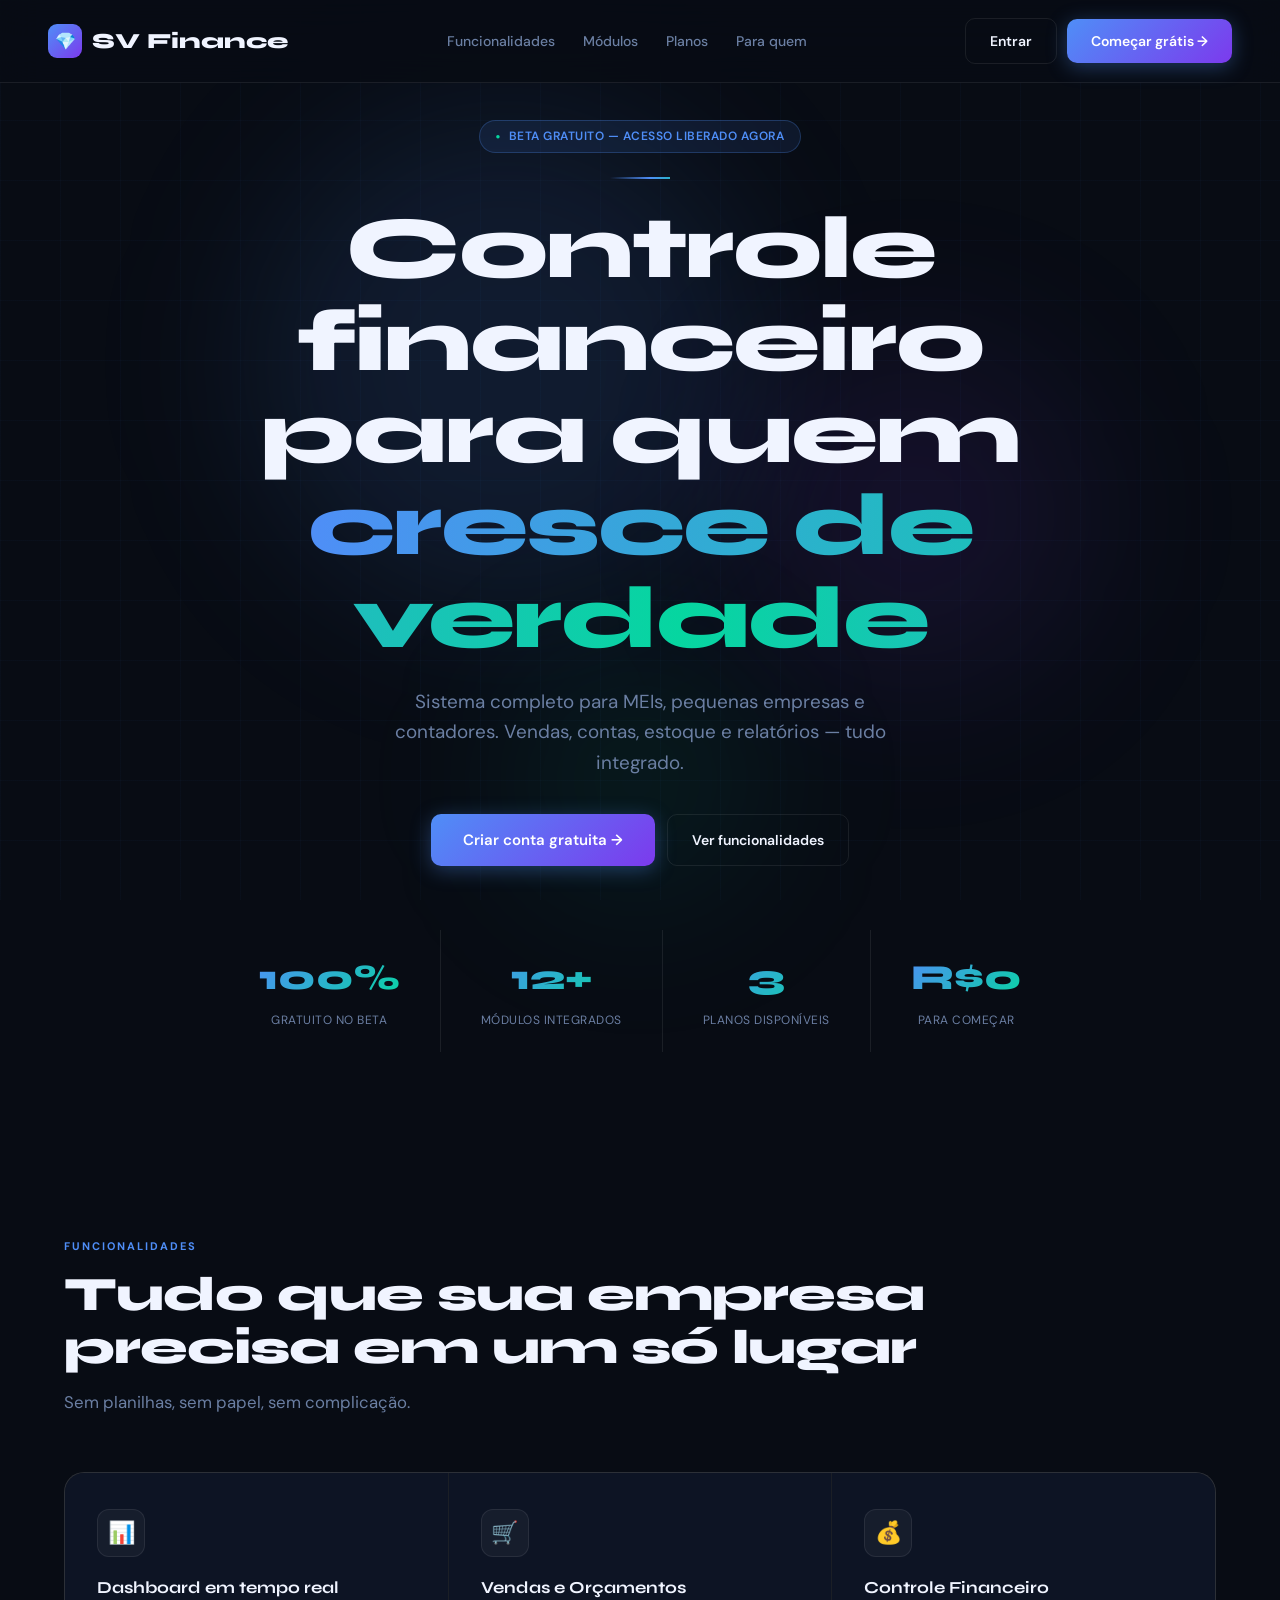
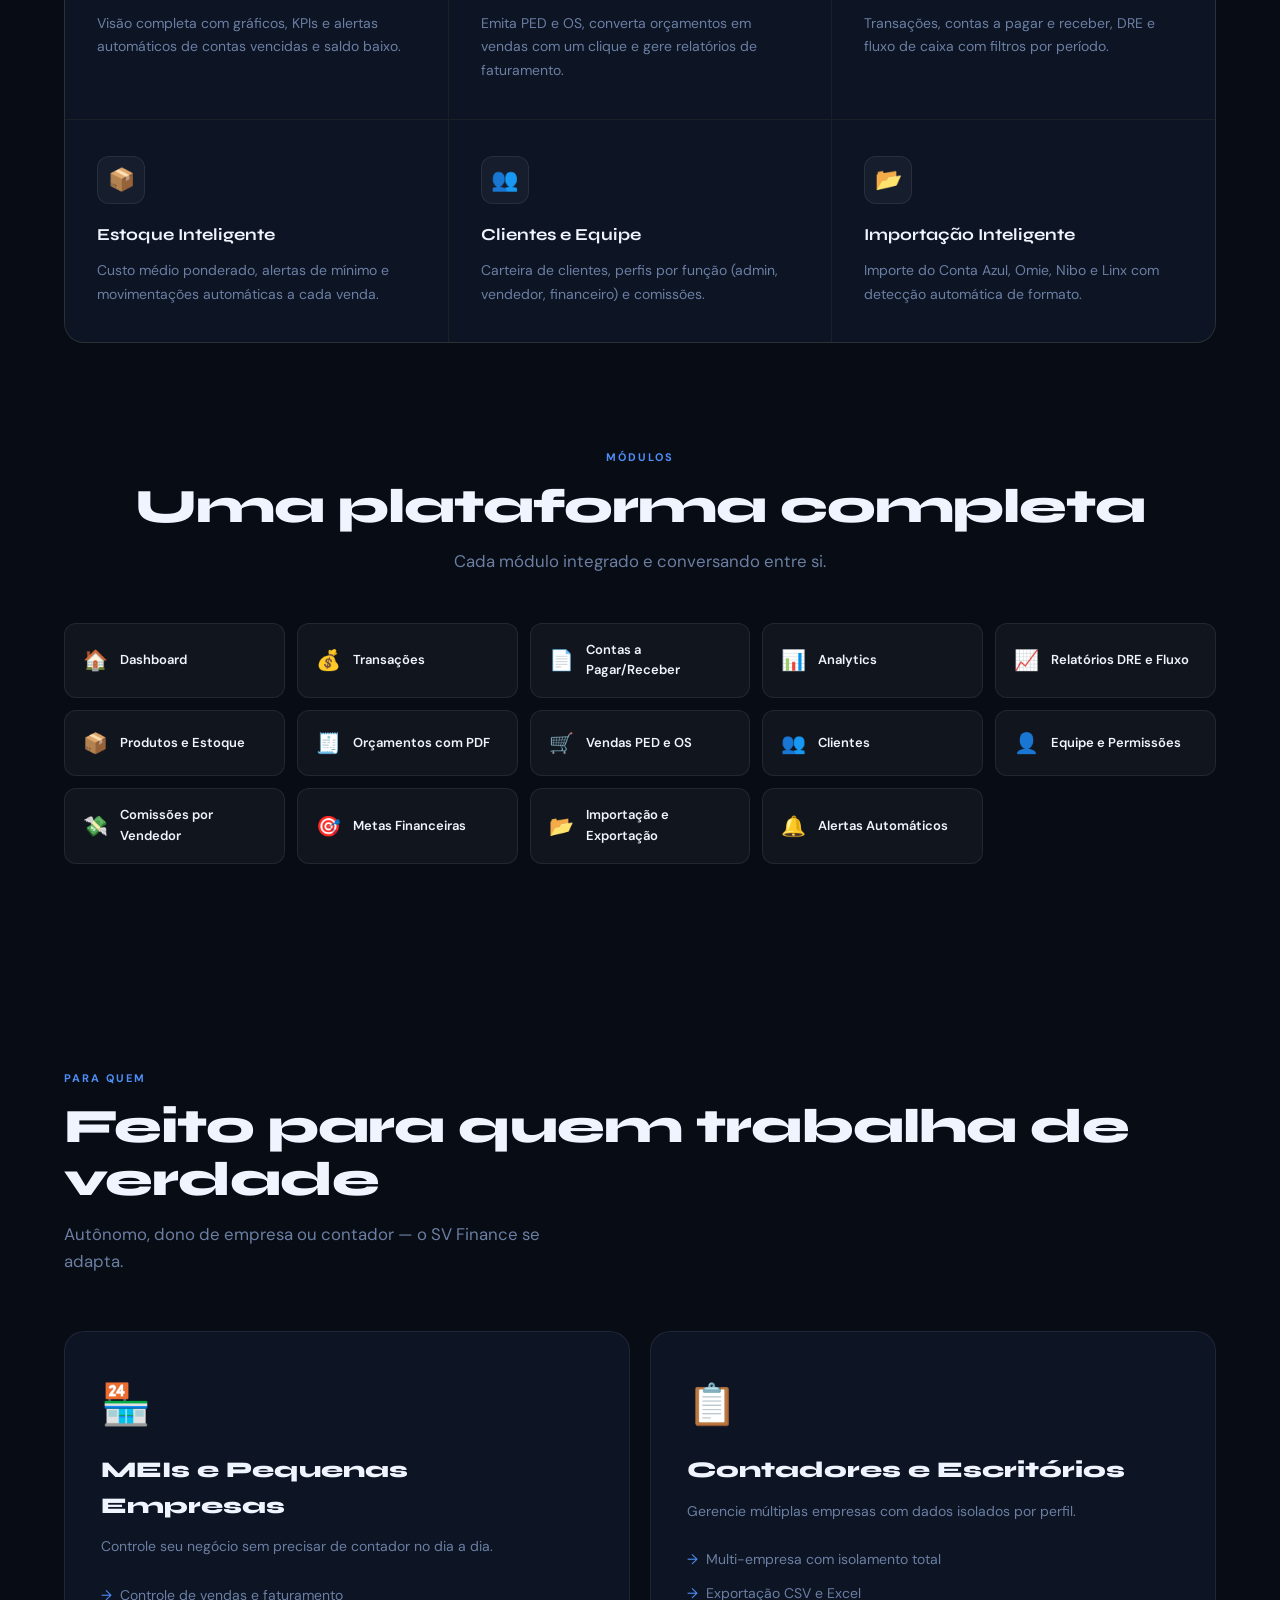
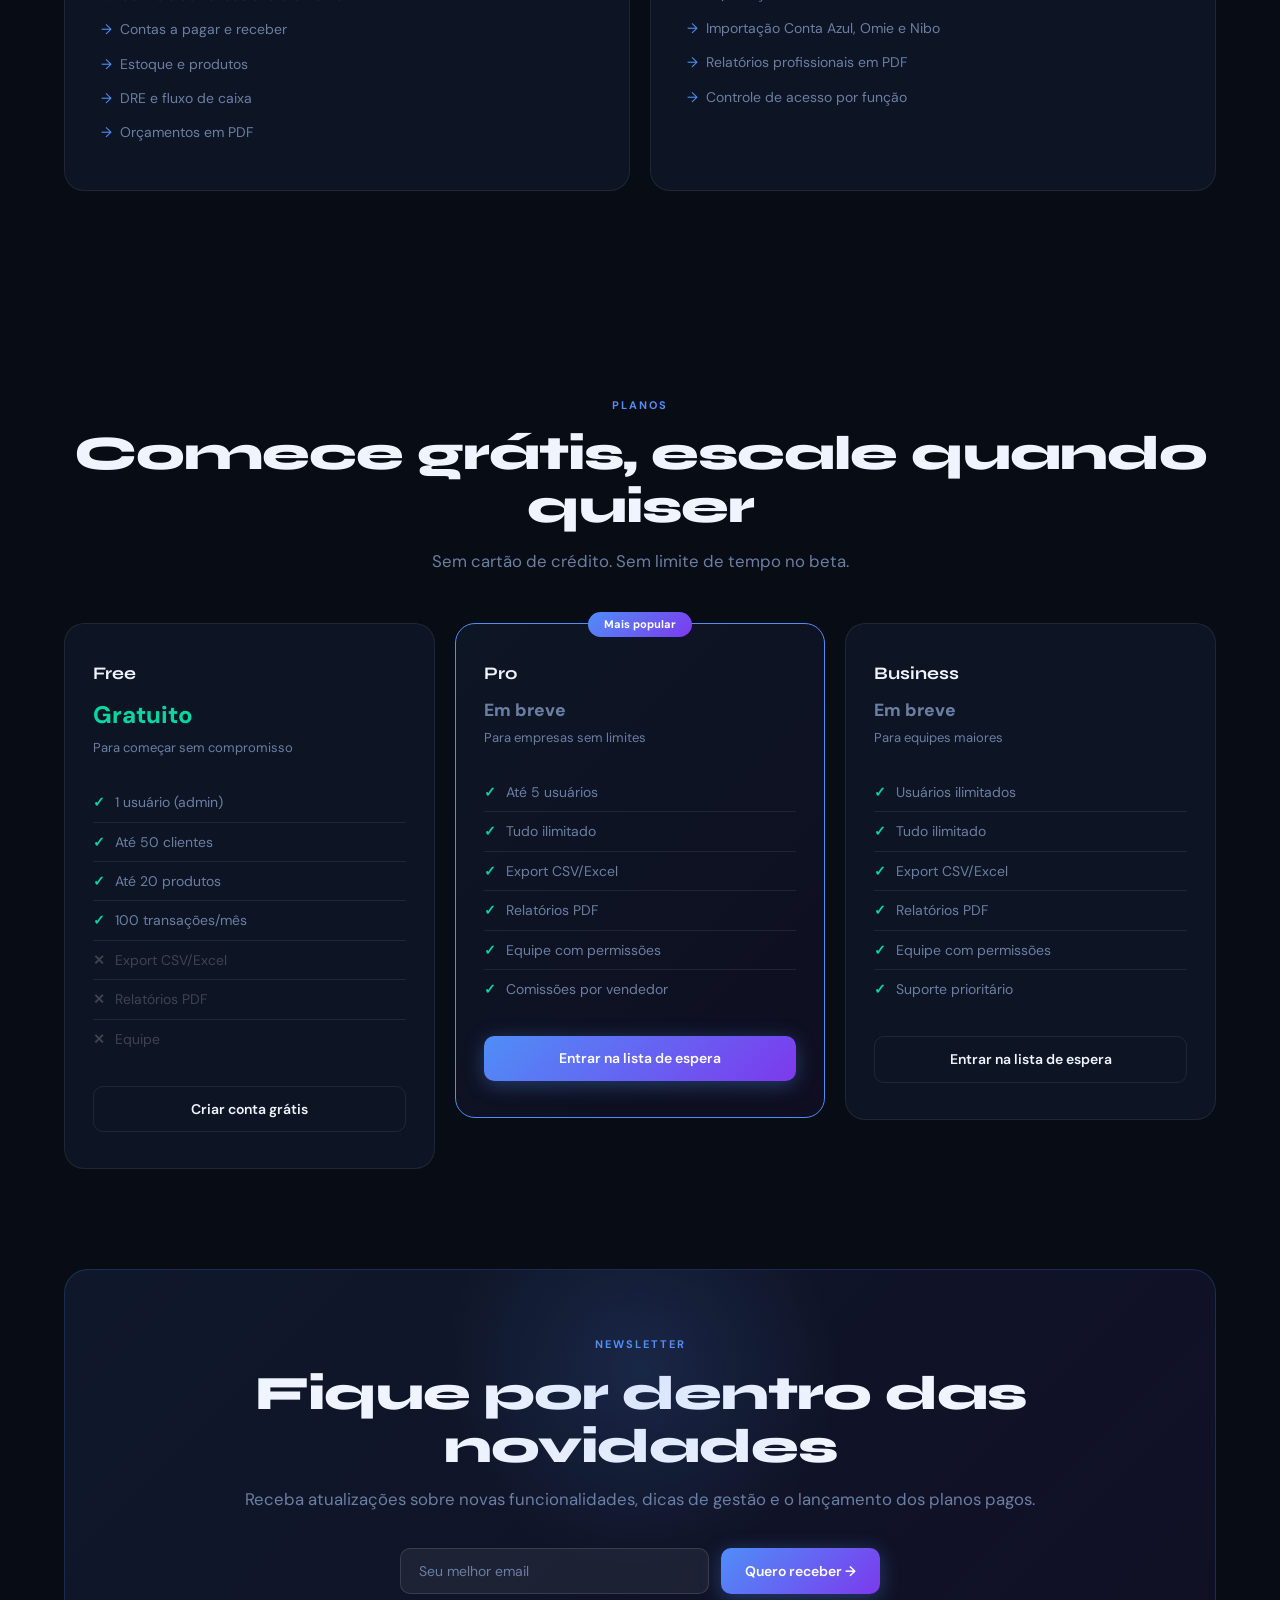
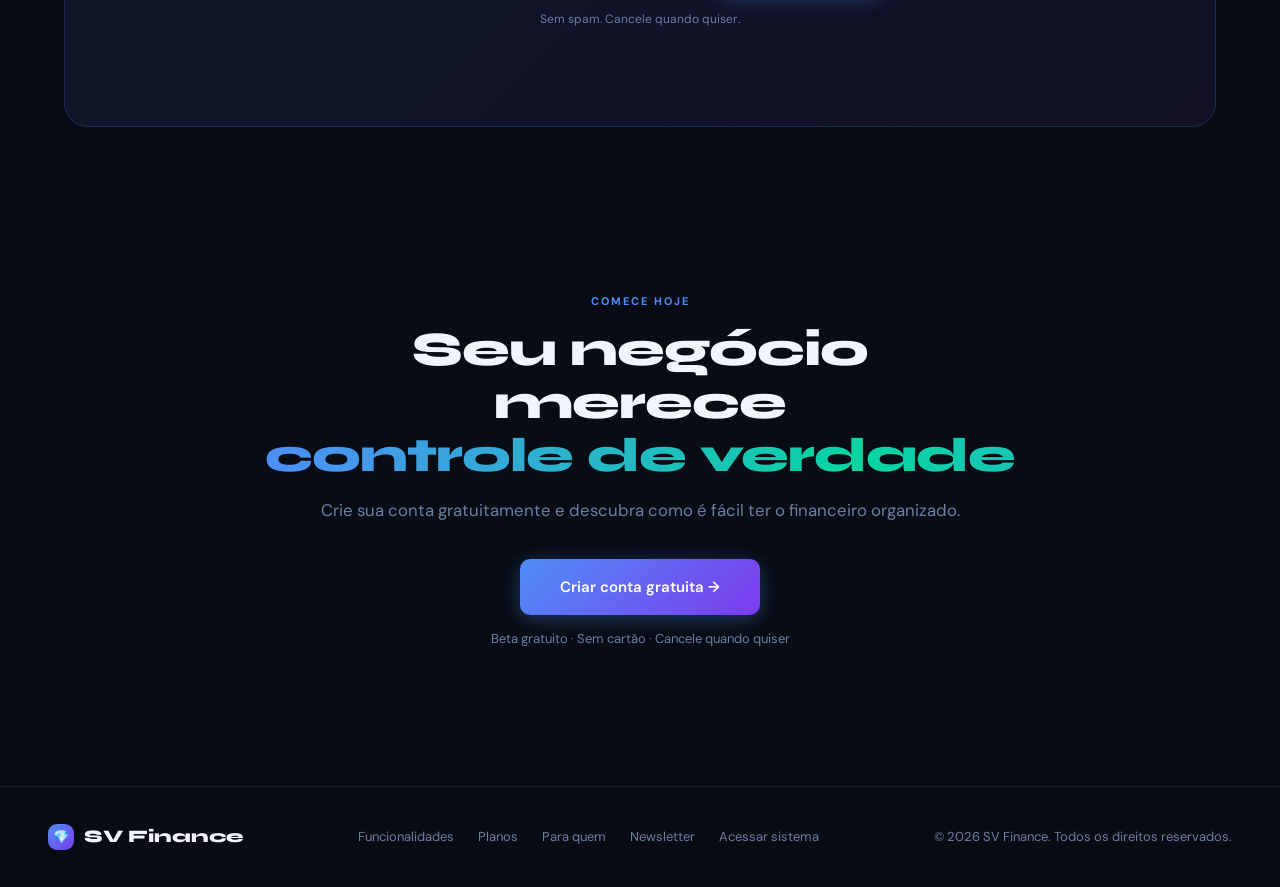
==== index.html @ 51276cfe "começando css" ====
<!DOCTYPE html>
<html lang="pt-BR">
<head>
  <meta charset="UTF-8"/>
  <meta name="viewport" content="width=device-width, initial-scale=1.0"/>
  <title>SV Finance — Controle Financeiro Inteligente</title>
  <meta name="description" content="Sistema completo de gestão financeira para MEIs, pequenas empresas e contadores."/>
  <meta property="og:title" content="SV Finance — Controle Financeiro Inteligente"/>
  <meta property="og:description" content="Gestão financeira completa para MEIs, pequenas empresas e contadores."/>
  <meta property="og:url" content="https://svfinance.com.br"/>
  <link rel="preconnect" href="https://fonts.googleapis.com"/>
  <link href="https://fonts.googleapis.com/css2?family=Syne:wght@400;600;700;800&family=DM+Sans:wght@300;400;500&display=swap" rel="stylesheet"/>
  <link rel="stylesheet" href="css/style.css"/>
</head>
<body>

<!-- NAV -->
<nav>
  <a href="#" class="logo">
    <div class="logo-icon">💎</div>
    SV Finance
  </a>
  <div class="nav-links">
    <a href="#funcionalidades">Funcionalidades</a>
    <a href="#modulos">Módulos</a>
    <a href="#planos">Planos</a>
    <a href="#para-quem">Para quem</a>
  </div>
  <div class="nav-actions">
    <a href="https://app.svfinance.com.br" class="btn btn-ghost">Entrar</a>
    <a href="https://app.svfinance.com.br" class="btn btn-primary">Começar grátis →</a>
  </div>
</nav>

<!-- HERO -->
<div class="hero">
  <div class="orb orb-1"></div>
  <div class="orb orb-2"></div>
  <div class="orb orb-3"></div>

  <div class="hero-content">
    <div class="hero-badge">Beta gratuito — acesso liberado agora</div>
    <div class="hero-line"></div>

    <h1>
      Controle financeiro<br/>
      para quem <span class="shimmer-text">cresce de verdade</span>
    </h1>

    <p>Sistema completo para MEIs, pequenas empresas e contadores. Vendas, contas, estoque e relatórios — tudo integrado.</p>

    <div class="hero-ctas">
      <a href="https://app.svfinance.com.br" class="btn btn-primary">Criar conta gratuita →</a>
      <a href="#funcionalidades" class="btn btn-ghost">Ver funcionalidades</a>
    </div>

    <!-- STATS — CONTADOR CSS PURO -->
    <div class="hero-stats">
      <div class="hero-stat">
        <span class="hero-stat-num">
          <span class="count" style="--to:100;--dur:1.8s">100</span>%
        </span>
        <span class="hero-stat-label">Gratuito no beta</span>
      </div>
      <div class="hero-stat">
        <span class="hero-stat-num">
          <span class="count" style="--to:12;--dur:1.5s;--delay:0.2s">12</span>+
        </span>
        <span class="hero-stat-label">Módulos integrados</span>
      </div>
      <div class="hero-stat">
        <span class="hero-stat-num">
          <span class="count" style="--to:3;--dur:1.2s;--delay:0.3s">3</span>
        </span>
        <span class="hero-stat-label">Planos disponíveis</span>
      </div>
      <div class="hero-stat">
        <span class="hero-stat-num">R$0</span>
        <span class="hero-stat-label">Para começar</span>
      </div>
    </div>
  </div>
</div>

<!-- FUNCIONALIDADES -->
<div class="section-wrap" id="funcionalidades">
  <div class="reveal">
    <div class="section-tag">Funcionalidades</div>
    <h2>Tudo que sua empresa<br/>precisa em um só lugar</h2>
    <p class="section-sub">Sem planilhas, sem papel, sem complicação.</p>
  </div>
  <div class="features-grid reveal">
    <div class="feature-card">
      <div class="feature-icon">📊</div>
      <h3>Dashboard em tempo real</h3>
      <p>Visão completa com gráficos, KPIs e alertas automáticos de contas vencidas e saldo baixo.</p>
    </div>
    <div class="feature-card">
      <div class="feature-icon">🛒</div>
      <h3>Vendas e Orçamentos</h3>
      <p>Emita PED e OS, converta orçamentos em vendas com um clique e gere relatórios de faturamento.</p>
    </div>
    <div class="feature-card">
      <div class="feature-icon">💰</div>
      <h3>Controle Financeiro</h3>
      <p>Transações, contas a pagar e receber, DRE e fluxo de caixa com filtros por período.</p>
    </div>
    <div class="feature-card">
      <div class="feature-icon">📦</div>
      <h3>Estoque Inteligente</h3>
      <p>Custo médio ponderado, alertas de mínimo e movimentações automáticas a cada venda.</p>
    </div>
    <div class="feature-card">
      <div class="feature-icon">👥</div>
      <h3>Clientes e Equipe</h3>
      <p>Carteira de clientes, perfis por função (admin, vendedor, financeiro) e comissões.</p>
    </div>
    <div class="feature-card">
      <div class="feature-icon">📂</div>
      <h3>Importação Inteligente</h3>
      <p>Importe do Conta Azul, Omie, Nibo e Linx com detecção automática de formato.</p>
    </div>
  </div>
</div>

<!-- MÓDULOS -->
<div class="section-wrap" id="modulos" style="padding-top:0">
  <div class="reveal" style="text-align:center;margin-bottom:48px">
    <div class="section-tag">Módulos</div>
    <h2>Uma plataforma completa</h2>
    <p class="section-sub" style="margin:0 auto">Cada módulo integrado e conversando entre si.</p>
  </div>
  <div class="modules-grid reveal">
    <div class="module-chip"><span class="icon">🏠</span><span class="name">Dashboard</span></div>
    <div class="module-chip"><span class="icon">💰</span><span class="name">Transações</span></div>
    <div class="module-chip"><span class="icon">📄</span><span class="name">Contas a Pagar/Receber</span></div>
    <div class="module-chip"><span class="icon">📊</span><span class="name">Analytics</span></div>
    <div class="module-chip"><span class="icon">📈</span><span class="name">Relatórios DRE e Fluxo</span></div>
    <div class="module-chip"><span class="icon">📦</span><span class="name">Produtos e Estoque</span></div>
    <div class="module-chip"><span class="icon">🧾</span><span class="name">Orçamentos com PDF</span></div>
    <div class="module-chip"><span class="icon">🛒</span><span class="name">Vendas PED e OS</span></div>
    <div class="module-chip"><span class="icon">👥</span><span class="name">Clientes</span></div>
    <div class="module-chip"><span class="icon">👤</span><span class="name">Equipe e Permissões</span></div>
    <div class="module-chip"><span class="icon">💸</span><span class="name">Comissões por Vendedor</span></div>
    <div class="module-chip"><span class="icon">🎯</span><span class="name">Metas Financeiras</span></div>
    <div class="module-chip"><span class="icon">📂</span><span class="name">Importação e Exportação</span></div>
    <div class="module-chip"><span class="icon">🔔</span><span class="name">Alertas Automáticos</span></div>
  </div>
</div>

<!-- PARA QUEM -->
<div class="section-wrap" id="para-quem">
  <div class="reveal">
    <div class="section-tag">Para quem</div>
    <h2>Feito para quem trabalha de verdade</h2>
    <p class="section-sub">Autônomo, dono de empresa ou contador — o SV Finance se adapta.</p>
  </div>
  <div class="forwho-grid reveal">
    <div class="forwho-card">
      <span class="card-icon">🏪</span>
      <h3>MEIs e Pequenas Empresas</h3>
      <p>Controle seu negócio sem precisar de contador no dia a dia.</p>
      <ul class="forwho-list">
        <li>Controle de vendas e faturamento</li>
        <li>Contas a pagar e receber</li>
        <li>Estoque e produtos</li>
        <li>DRE e fluxo de caixa</li>
        <li>Orçamentos em PDF</li>
      </ul>
    </div>
    <div class="forwho-card">
      <span class="card-icon">📋</span>
      <h3>Contadores e Escritórios</h3>
      <p>Gerencie múltiplas empresas com dados isolados por perfil.</p>
      <ul class="forwho-list">
        <li>Multi-empresa com isolamento total</li>
        <li>Exportação CSV e Excel</li>
        <li>Importação Conta Azul, Omie e Nibo</li>
        <li>Relatórios profissionais em PDF</li>
        <li>Controle de acesso por função</li>
      </ul>
    </div>
  </div>
</div>

<!-- PLANOS -->
<div class="section-wrap" id="planos">
  <div class="reveal" style="text-align:center;margin-bottom:48px">
    <div class="section-tag">Planos</div>
    <h2>Comece grátis, escale quando quiser</h2>
    <p class="section-sub" style="margin:0 auto">Sem cartão de crédito. Sem limite de tempo no beta.</p>
  </div>
  <div class="plans-grid reveal">
    <div class="plan-card">
      <div class="plan-name">Free</div>
      <div class="plan-price free">Gratuito</div>
      <div class="plan-desc">Para começar sem compromisso</div>
      <ul class="plan-features">
        <li>1 usuário (admin)</li>
        <li>Até 50 clientes</li>
        <li>Até 20 produtos</li>
        <li>100 transações/mês</li>
        <li class="no">Export CSV/Excel</li>
        <li class="no">Relatórios PDF</li>
        <li class="no">Equipe</li>
      </ul>
      <a href="https://app.svfinance.com.br" class="btn btn-ghost">Criar conta grátis</a>
    </div>
    <div class="plan-card featured">
      <div class="plan-badge">Mais popular</div>
      <div class="plan-name">Pro</div>
      <div class="plan-price coming">Em breve</div>
      <div class="plan-desc">Para empresas sem limites</div>
      <ul class="plan-features">
        <li>Até 5 usuários</li>
        <li>Tudo ilimitado</li>
        <li>Export CSV/Excel</li>
        <li>Relatórios PDF</li>
        <li>Equipe com permissões</li>
        <li>Comissões por vendedor</li>
      </ul>
      <a href="#newsletter" class="btn btn-primary">Entrar na lista de espera</a>
    </div>
    <div class="plan-card">
      <div class="plan-name">Business</div>
      <div class="plan-price coming">Em breve</div>
      <div class="plan-desc">Para equipes maiores</div>
      <ul class="plan-features">
        <li>Usuários ilimitados</li>
        <li>Tudo ilimitado</li>
        <li>Export CSV/Excel</li>
        <li>Relatórios PDF</li>
        <li>Equipe com permissões</li>
        <li>Suporte prioritário</li>
      </ul>
      <a href="#newsletter" class="btn btn-ghost">Entrar na lista de espera</a>
    </div>
  </div>
</div>

<!-- NEWSLETTER -->
<div class="newsletter-wrap" id="newsletter">
  <div class="newsletter-card reveal">
    <div class="section-tag">Newsletter</div>
    <h2>Fique por dentro das novidades</h2>
    <p>Receba atualizações sobre novas funcionalidades, dicas de gestão e o lançamento dos planos pagos.</p>
    <form class="newsletter-form" id="nl-form">
      <input type="email" class="newsletter-input" placeholder="Seu melhor email" required/>
      <button type="submit" class="btn btn-primary">Quero receber →</button>
    </form>
    <div class="newsletter-success" id="nl-success">
      ✅ Incrível! Você está na lista. Avisaremos em primeira mão!
    </div>
    <p style="margin-top:16px;font-size:12px;color:var(--muted)">Sem spam. Cancele quando quiser.</p>
  </div>
</div>

<!-- CTA -->
<div class="cta-section reveal">
  <div class="section-tag">Comece hoje</div>
  <h2>Seu negócio merece<br/><span class="shimmer-text">controle de verdade</span></h2>
  <p>Crie sua conta gratuitamente e descubra como é fácil ter o financeiro organizado.</p>
  <a href="https://app.svfinance.com.br" class="btn btn-primary" style="padding:16px 40px;font-size:15px;">
    Criar conta gratuita →
  </a>
  <p style="margin-top:14px;font-size:13px;color:var(--muted)">Beta gratuito · Sem cartão · Cancele quando quiser</p>
</div>

<!-- FOOTER -->
<footer>
  <a href="#" class="logo" style="font-size:1.1rem">
    <div class="logo-icon" style="width:26px;height:26px;font-size:13px">💎</div>
    SV Finance
  </a>
  <div class="footer-links">
    <a href="#funcionalidades">Funcionalidades</a>
    <a href="#planos">Planos</a>
    <a href="#para-quem">Para quem</a>
    <a href="#newsletter">Newsletter</a>
    <a href="https://app.svfinance.com.br">Acessar sistema</a>
  </div>
  <p>© 2026 SV Finance. Todos os direitos reservados.</p>
</footer>

<script src="js/main.js"></script>
</body>
</html>
---- css/style.css ----
*, *::before, *::after { box-sizing: border-box; margin: 0; padding: 0; }

:root {
  --bg:      #080c14;
  --bg2:     #0d1424;
  --surface: rgba(255,255,255,0.04);
  --border:  rgba(255,255,255,0.08);
  --primary: #4f8ef7;
  --p2:      #7c3aed;
  --accent:  #06d6a0;
  --text:    #f0f4ff;
  --muted:   #6b7fa3;
}

html { scroll-behavior: smooth; }

body {
  background: var(--bg);
  color: var(--text);
  font-family: 'DM Sans', sans-serif;
  font-size: 16px;
  line-height: 1.6;
  overflow-x: hidden;
}

body::after {
  content: '';
  position: fixed; inset: 0; pointer-events: none; z-index: 0;
  background-image:
    linear-gradient(rgba(79,142,247,0.03) 1px, transparent 1px),
    linear-gradient(90deg, rgba(79,142,247,0.03) 1px, transparent 1px);
  background-size: 60px 60px;
}

/* ── NAV ── */
nav {
  position: fixed; top: 0; left: 0; right: 0; z-index: 100;
  display: flex; align-items: center; justify-content: space-between;
  padding: 18px 48px;
  background: rgba(8,12,20,0.85);
  backdrop-filter: blur(20px);
  border-bottom: 1px solid var(--border);
}

.logo {
  font-family: 'Syne', sans-serif; font-weight: 800; font-size: 1.35rem;
  color: var(--text); text-decoration: none;
  display: flex; align-items: center; gap: 10px;
}
.logo-icon {
  width: 34px; height: 34px; border-radius: 9px;
  background: linear-gradient(135deg, var(--primary), var(--p2));
  display: flex; align-items: center; justify-content: center; font-size: 17px;
}
.nav-links { display: flex; align-items: center; gap: 28px; }
.nav-links a { color: var(--muted); text-decoration: none; font-size: 14px; font-weight: 500; transition: color 0.2s; }
.nav-links a:hover, .nav-links a.active { color: var(--text); }
.nav-actions { display: flex; gap: 10px; align-items: center; }

/* ── BUTTONS ── */
.btn {
  display: inline-flex; align-items: center; gap: 8px;
  padding: 11px 24px; border-radius: 10px;
  font-size: 14px; font-weight: 600; cursor: pointer;
  text-decoration: none; transition: all 0.2s; border: none; font-family: inherit;
}
.btn-primary {
  background: linear-gradient(135deg, var(--primary), var(--p2));
  color: #fff; box-shadow: 0 4px 20px rgba(79,142,247,0.35);
}
.btn-primary:hover { transform: translateY(-1px); box-shadow: 0 8px 28px rgba(79,142,247,0.45); }
.btn-ghost { background: transparent; color: var(--text); border: 1px solid var(--border); }
.btn-ghost:hover { background: var(--surface); }

/* ── HERO ── */
.hero {
  position: relative; z-index: 1;
  min-height: 100vh;
  display: flex; align-items: center; justify-content: center;
  text-align: center; padding: 120px 24px 80px;
  overflow: hidden;
}

.orb {
  position: absolute; border-radius: 50%;
  filter: blur(80px); pointer-events: none;
  animation: orbFloat 8s ease-in-out infinite;
}
.orb-1 { width: 500px; height: 500px; background: rgba(79,142,247,0.12); top: 10%; left: 20%; animation-delay: 0s; }
.orb-2 { width: 350px; height: 350px; background: rgba(124,58,237,0.10); top: 30%; right: 15%; animation-delay: 3s; }
.orb-3 { width: 250px; height: 250px; background: rgba(6,214,160,0.08);  bottom: 20%; left: 40%; animation-delay: 5s; }

.hero-content { position: relative; z-index: 2; }

.hero-badge {
  display: inline-flex; align-items: center; gap: 8px;
  padding: 6px 16px; border-radius: 100px;
  background: rgba(79,142,247,0.1); border: 1px solid rgba(79,142,247,0.25);
  font-size: 12px; font-weight: 600; color: var(--primary);
  letter-spacing: 0.5px; text-transform: uppercase; margin-bottom: 24px;
  animation: fadeUp 0.6s ease both;
}
.hero-badge::before { content: '●'; font-size: 8px; color: var(--accent); animation: pulse 2s infinite; }

.hero-line {
  width: 60px; height: 2px; margin: 0 auto 24px;
  background: linear-gradient(90deg, transparent, var(--primary), var(--accent), transparent);
  background-size: 200% auto;
  animation: shimmer 2.5s linear infinite;
}

h1 {
  font-family: 'Syne', sans-serif;
  font-size: clamp(2.8rem, 7vw, 5.5rem);
  font-weight: 800; line-height: 1.05;
  letter-spacing: -2px; margin-bottom: 22px;
  animation: fadeUp 0.6s 0.1s ease both;
}

.shimmer-text {
  background: linear-gradient(90deg, var(--primary) 0%, var(--accent) 40%, var(--primary) 80%);
  background-size: 200% auto;
  -webkit-background-clip: text; -webkit-text-fill-color: transparent; background-clip: text;
  animation: shimmer 3s linear infinite;
}

.hero p {
  font-size: clamp(1rem, 2vw, 1.18rem); color: var(--muted);
  max-width: 540px; margin: 0 auto 36px;
  animation: fadeUp 0.6s 0.2s ease both;
}

.hero-ctas {
  display: flex; gap: 12px; justify-content: center; flex-wrap: wrap;
  animation: fadeUp 0.6s 0.3s ease both; margin-bottom: 64px;
}
.hero-ctas .btn-primary { padding: 14px 32px; font-size: 15px; }

/* ── HERO STATS — CSS COUNTER ── */
.hero-stats {
  display: flex; justify-content: center; flex-wrap: wrap;
  animation: fadeUp 0.6s 0.4s ease both; position: relative; z-index: 2;
}
.hero-stat {
  text-align: center; padding: 20px 40px;
  border-right: 1px solid var(--border);
}
.hero-stat:last-child { border-right: none; }

.hero-stat-num {
  font-family: 'Syne', sans-serif; font-size: 2.2rem; font-weight: 800;
  background: linear-gradient(135deg, var(--primary), var(--accent));
  -webkit-background-clip: text; -webkit-text-fill-color: transparent; background-clip: text;
  display: block;
}

/* CSS Counter com @property */
@property --num {
  syntax: "<integer>";
  initial-value: 0;
  inherits: false;
}

.count {
  --delay: 0s;
  animation: countUp var(--dur, 1.5s) var(--delay, 0s) cubic-bezier(0.22, 1, 0.36, 1) both;
  counter-reset: num var(--num);
}
.count::before { content: counter(num); }
/* Fallback: esconde texto real, mostra counter */
.count { font-size: 0; display: inline; }
.count::before { font-size: 2.2rem; }

@keyframes countUp {
  from { --num: 0; }
  to   { --num: var(--to); }
}

.hero-stat-label { font-size: 12px; color: var(--muted); margin-top: 4px; text-transform: uppercase; letter-spacing: 0.5px; }

/* ── SEÇÕES ── */
.section-wrap {
  position: relative; z-index: 1;
  padding: 100px 24px; max-width: 1200px; margin: 0 auto;
}
.section-tag {
  display: inline-block; font-size: 11px; font-weight: 700;
  letter-spacing: 2px; text-transform: uppercase; color: var(--primary); margin-bottom: 14px;
}
h2 {
  font-family: 'Syne', sans-serif;
  font-size: clamp(2rem, 4vw, 3rem); font-weight: 800;
  letter-spacing: -1px; line-height: 1.1; margin-bottom: 14px;
}
.section-sub { font-size: 1.05rem; color: var(--muted); max-width: 500px; margin-bottom: 56px; }

/* Reveal */
.reveal { opacity: 0; transform: translateY(30px); transition: opacity 0.7s ease, transform 0.7s ease; }
.reveal.visible { opacity: 1; transform: translateY(0); }

/* ── FEATURES ── */
.features-grid {
  display: grid; grid-template-columns: repeat(auto-fit, minmax(300px, 1fr));
  gap: 1px; background: var(--border); border: 1px solid var(--border);
  border-radius: 20px; overflow: hidden;
}
.feature-card {
  background: var(--bg2); padding: 36px 32px; transition: background 0.3s; position: relative;
}
.feature-card:hover { background: rgba(13,20,36,0.9); box-shadow: inset 0 0 60px rgba(79,142,247,0.06); }
.feature-icon {
  width: 48px; height: 48px; border-radius: 12px;
  display: flex; align-items: center; justify-content: center; font-size: 22px;
  margin-bottom: 18px; background: var(--surface); border: 1px solid var(--border);
}
.feature-card h3 { font-family: 'Syne', sans-serif; font-size: 1.05rem; font-weight: 700; margin-bottom: 10px; }
.feature-card p { font-size: 14px; color: var(--muted); line-height: 1.7; }

/* ── MÓDULOS ── */
.modules-grid { display: grid; grid-template-columns: repeat(auto-fit, minmax(200px, 1fr)); gap: 12px; }
.module-chip {
  display: flex; align-items: center; gap: 12px; padding: 16px 18px;
  background: var(--surface); border: 1px solid var(--border); border-radius: 12px;
  transition: all 0.2s; cursor: default;
}
.module-chip:hover { border-color: rgba(79,142,247,0.3); background: rgba(79,142,247,0.06); transform: translateY(-2px); }
.module-chip .icon { font-size: 20px; }
.module-chip .name { font-size: 13px; font-weight: 600; }

/* ── PARA QUEM ── */
.forwho-grid { display: grid; grid-template-columns: 1fr 1fr; gap: 20px; }
.forwho-card {
  background: var(--bg2); border: 1px solid var(--border);
  border-radius: 20px; padding: 40px 36px; transition: all 0.3s;
}
.forwho-card:hover { border-color: rgba(79,142,247,0.3); transform: translateY(-4px); }
.forwho-card .card-icon { font-size: 2.5rem; }
.forwho-card h3 { font-family: 'Syne', sans-serif; font-size: 1.4rem; font-weight: 800; margin: 16px 0 12px; }
.forwho-card p { font-size: 14px; color: var(--muted); margin-bottom: 20px; }
.forwho-list { list-style: none; }
.forwho-list li { font-size: 14px; color: var(--muted); padding: 6px 0; display: flex; align-items: center; gap: 8px; }
.forwho-list li::before { content: '→'; color: var(--primary); }

/* ── PLANOS ── */
.plans-grid { display: grid; grid-template-columns: repeat(auto-fit, minmax(280px, 1fr)); gap: 20px; align-items: start; }
.plan-card {
  background: var(--bg2); border: 1px solid var(--border);
  border-radius: 20px; padding: 36px 28px; position: relative; transition: transform 0.2s;
}
.plan-card:hover { transform: translateY(-4px); }
.plan-card.featured {
  border-color: var(--primary);
  background: linear-gradient(135deg, rgba(79,142,247,0.08), rgba(124,58,237,0.06));
  animation: borderGlow 3s ease-in-out infinite;
}
.plan-badge {
  position: absolute; top: -12px; left: 50%; transform: translateX(-50%);
  background: linear-gradient(135deg, var(--primary), var(--p2));
  color: #fff; font-size: 11px; font-weight: 700;
  padding: 4px 16px; border-radius: 100px; white-space: nowrap;
}
.plan-name { font-family: 'Syne', sans-serif; font-size: 1.1rem; font-weight: 700; margin-bottom: 8px; }
.plan-price { font-size: 1.5rem; font-weight: 800; margin-bottom: 4px; }
.plan-price.free { color: var(--accent); }
.plan-price.coming { color: var(--muted); font-size: 1.1rem; }
.plan-desc { font-size: 13px; color: var(--muted); margin-bottom: 24px; }
.plan-features { list-style: none; margin-bottom: 28px; }
.plan-features li {
  display: flex; align-items: center; gap: 10px;
  font-size: 14px; padding: 8px 0; border-bottom: 1px solid var(--border); color: var(--muted);
}
.plan-features li:last-child { border-bottom: none; }
.plan-features li::before { content: '✓'; color: var(--accent); font-weight: 700; flex-shrink: 0; }
.plan-features li.no { color: rgba(255,255,255,0.2); }
.plan-features li.no::before { content: '✕'; color: rgba(255,255,255,0.2); }
.plan-card .btn { width: 100%; justify-content: center; }

/* ── NEWSLETTER ── */
.newsletter-wrap { position: relative; z-index: 1; max-width: 1200px; margin: 0 auto; padding: 0 24px 80px; }
.newsletter-card {
  background: linear-gradient(135deg, rgba(79,142,247,0.1), rgba(124,58,237,0.08));
  border: 1px solid rgba(79,142,247,0.2); border-radius: 24px; padding: 60px 48px; text-align: center; position: relative; overflow: hidden;
}
.newsletter-card::before {
  content: ''; position: absolute; top: -100px; left: 50%; transform: translateX(-50%);
  width: 400px; height: 400px; background: radial-gradient(ellipse, rgba(79,142,247,0.15), transparent 70%); pointer-events: none;
}
.newsletter-card h2 { margin-bottom: 12px; }
.newsletter-card p { color: var(--muted); margin-bottom: 36px; font-size: 1.05rem; }
.newsletter-form { display: flex; gap: 12px; justify-content: center; flex-wrap: wrap; max-width: 480px; margin: 0 auto; }
.newsletter-input {
  flex: 1; min-width: 220px; padding: 13px 18px;
  background: rgba(255,255,255,0.06); border: 1px solid rgba(255,255,255,0.12);
  border-radius: 10px; color: var(--text); font-size: 14px; outline: none;
  font-family: inherit; transition: border-color 0.2s;
}
.newsletter-input::placeholder { color: var(--muted); }
.newsletter-input:focus { border-color: var(--primary); }
.newsletter-success { display: none; margin-top: 16px; color: var(--accent); font-weight: 600; font-size: 15px; }

/* ── CTA ── */
.cta-section { text-align: center; padding: 80px 24px 100px; position: relative; z-index: 1; max-width: 800px; margin: 0 auto; }
.cta-section p { color: var(--muted); margin-bottom: 36px; font-size: 1.05rem; }

/* ── FOOTER ── */
footer {
  position: relative; z-index: 1; border-top: 1px solid var(--border);
  padding: 36px 48px; display: flex; align-items: center; justify-content: space-between; flex-wrap: wrap; gap: 16px;
}
footer p { font-size: 13px; color: var(--muted); }
.footer-links { display: flex; gap: 24px; flex-wrap: wrap; }
footer a { color: var(--muted); text-decoration: none; font-size: 13px; transition: color 0.2s; }
footer a:hover { color: var(--text); }

/* ── ANIMATIONS ── */
@keyframes fadeUp { from { opacity:0; transform:translateY(24px); } to { opacity:1; transform:translateY(0); } }
@keyframes shimmer { 0%{background-position:-200% center} 100%{background-position:200% center} }
@keyframes orbFloat { 0%,100%{transform:translateY(0) scale(1)} 50%{transform:translateY(-30px) scale(1.05)} }
@keyframes pulse { 0%,100%{opacity:1} 50%{opacity:0.4} }
@keyframes borderGlow { 0%,100%{box-shadow:0 0 20px rgba(79,142,247,0.15)} 50%{box-shadow:0 0 40px rgba(79,142,247,0.35)} }

/* ── MOBILE ── */
@media (max-width: 768px) {
  nav { padding: 14px 20px; }
  .nav-links { display: none; }
  .hero-stat { padding: 14px 20px; border-right: none; border-bottom: 1px solid var(--border); }
  .hero-stat:last-child { border-bottom: none; }
  .forwho-grid { grid-template-columns: 1fr; }
  .newsletter-card { padding: 40px 24px; }
  footer { padding: 24px 20px; flex-direction: column; text-align: center; }
}
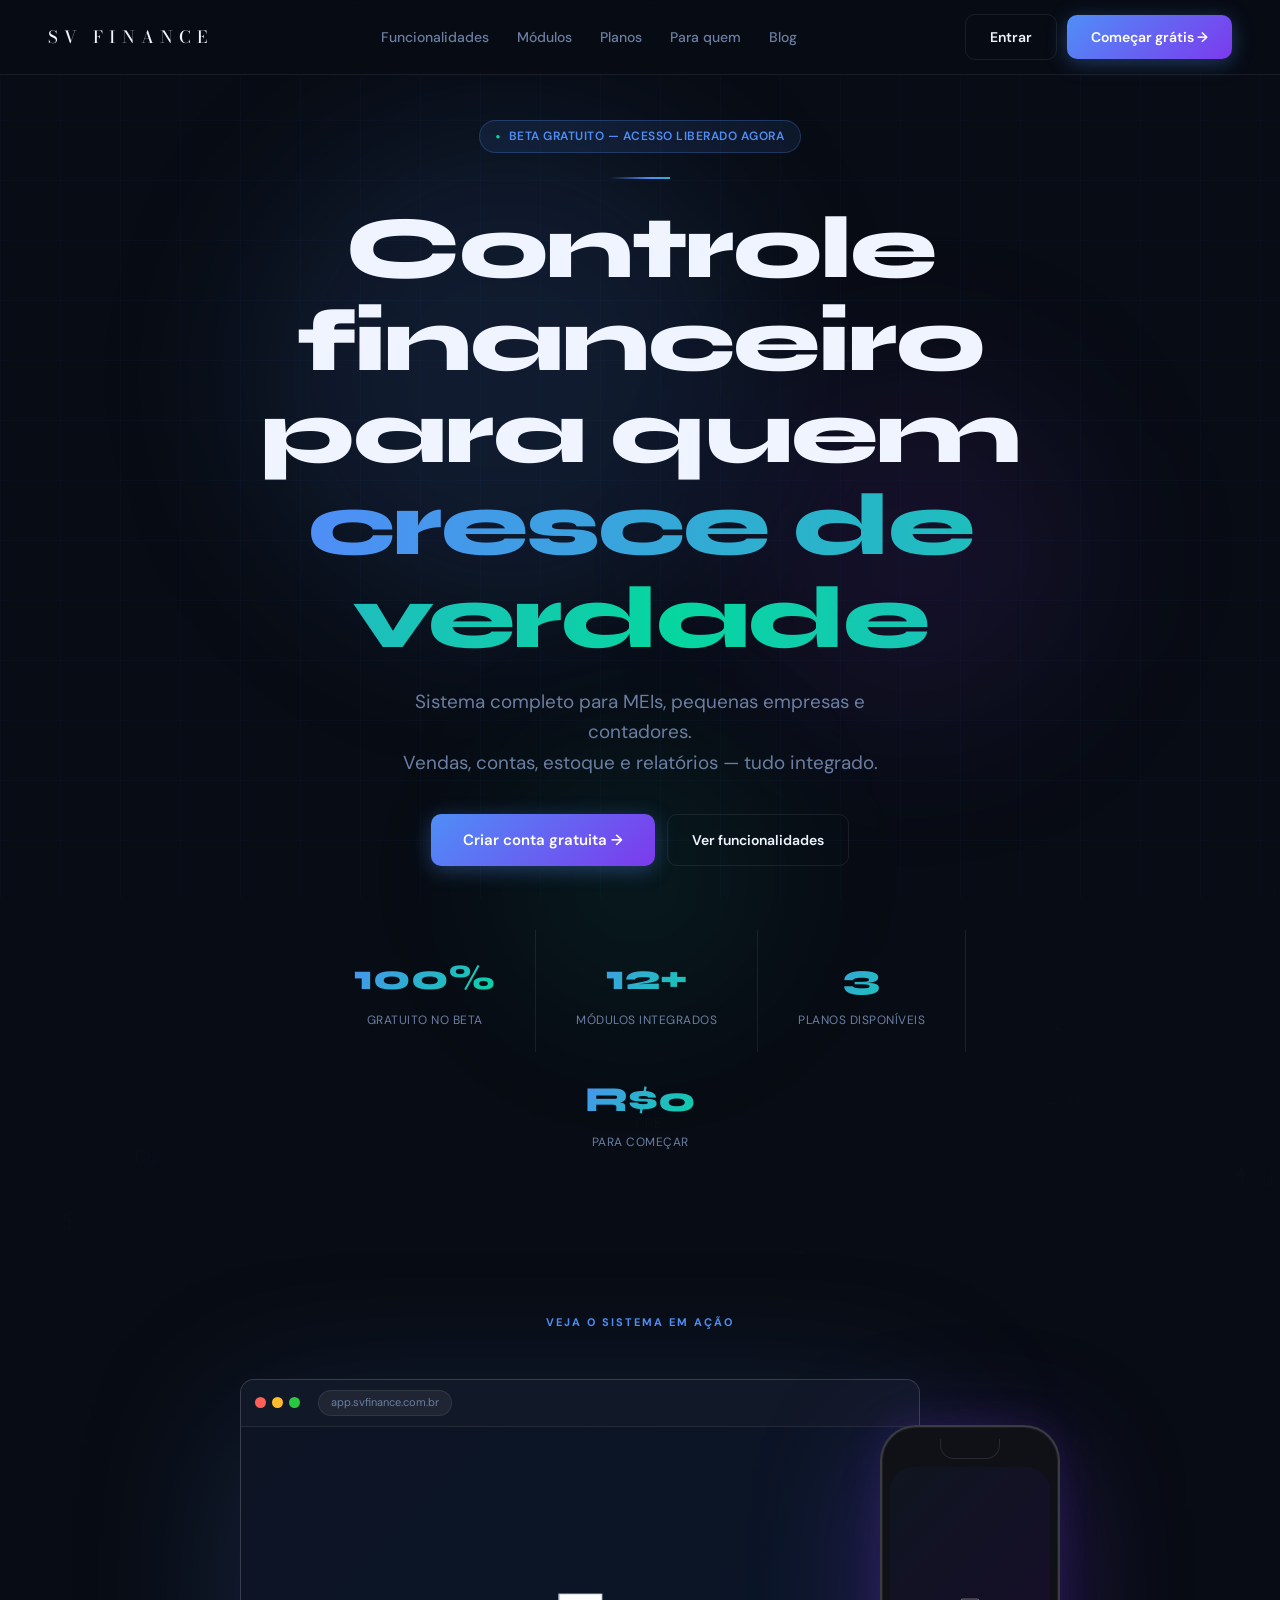
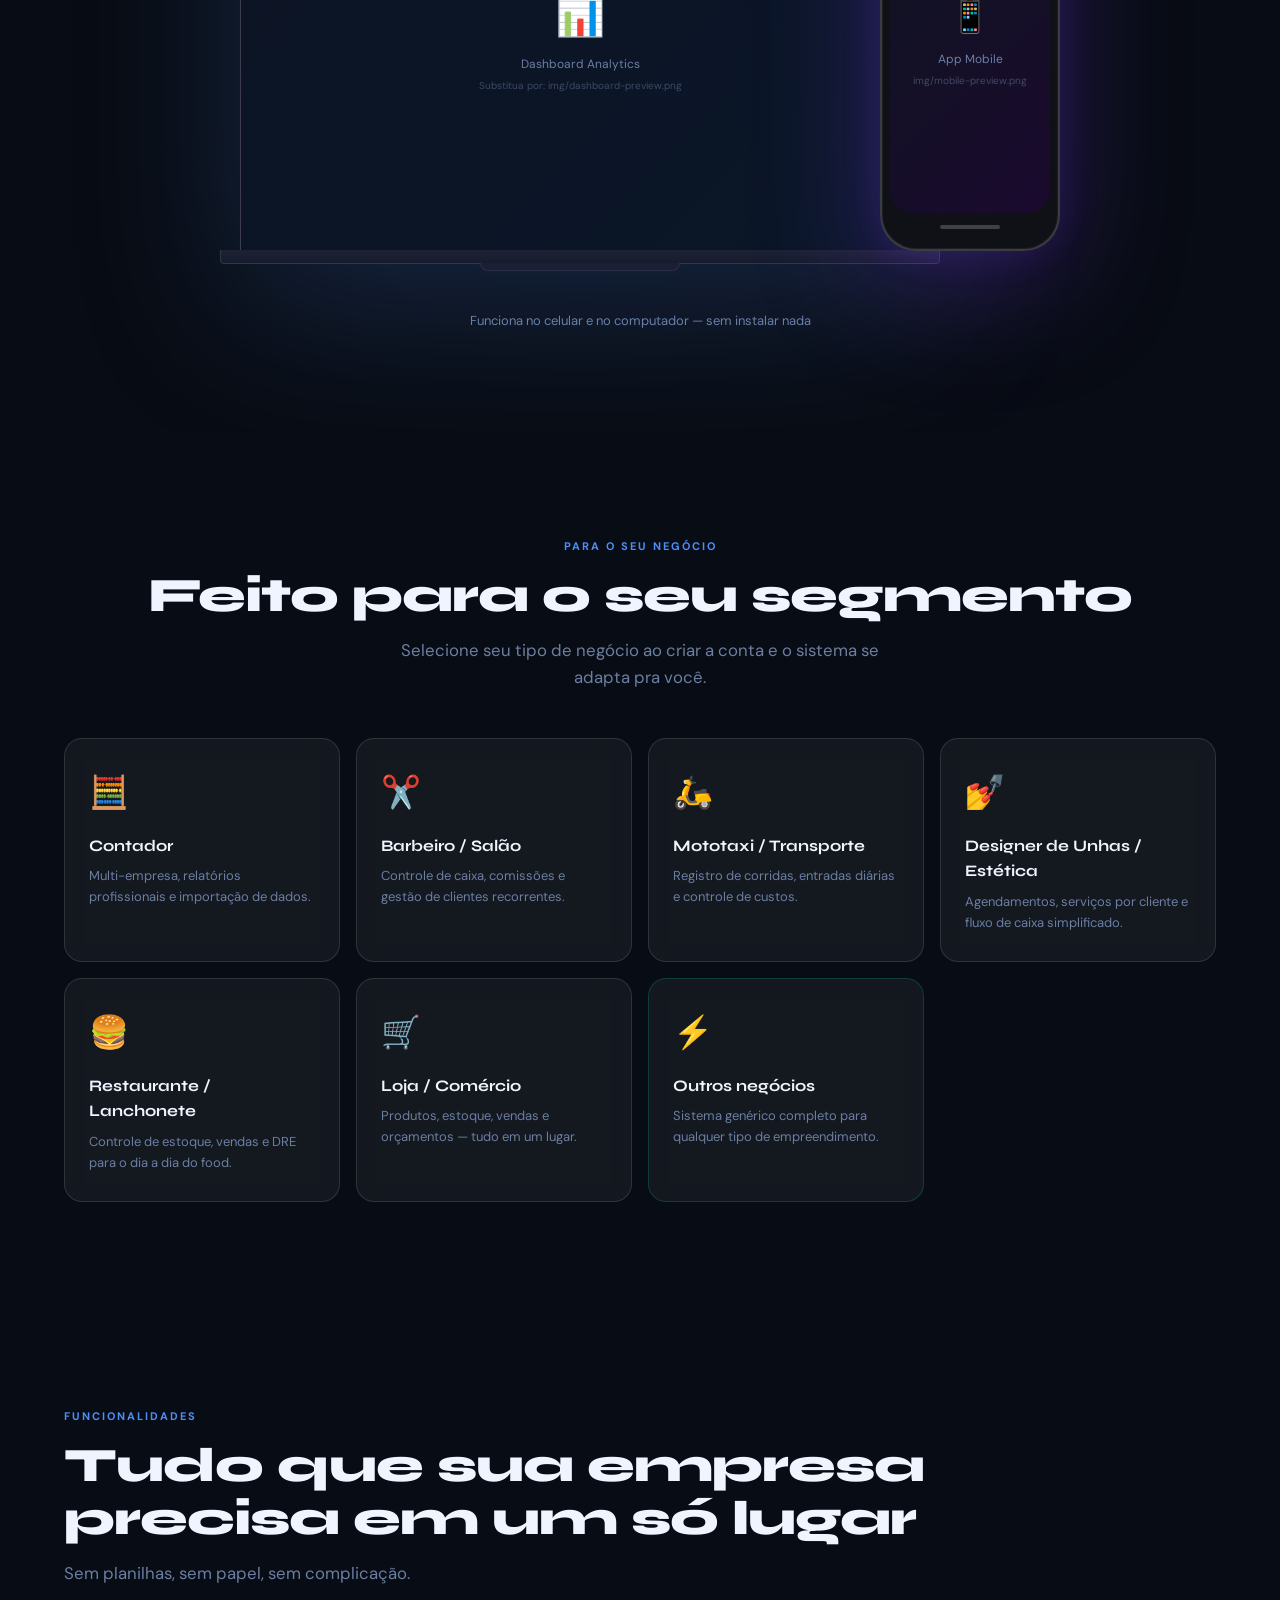
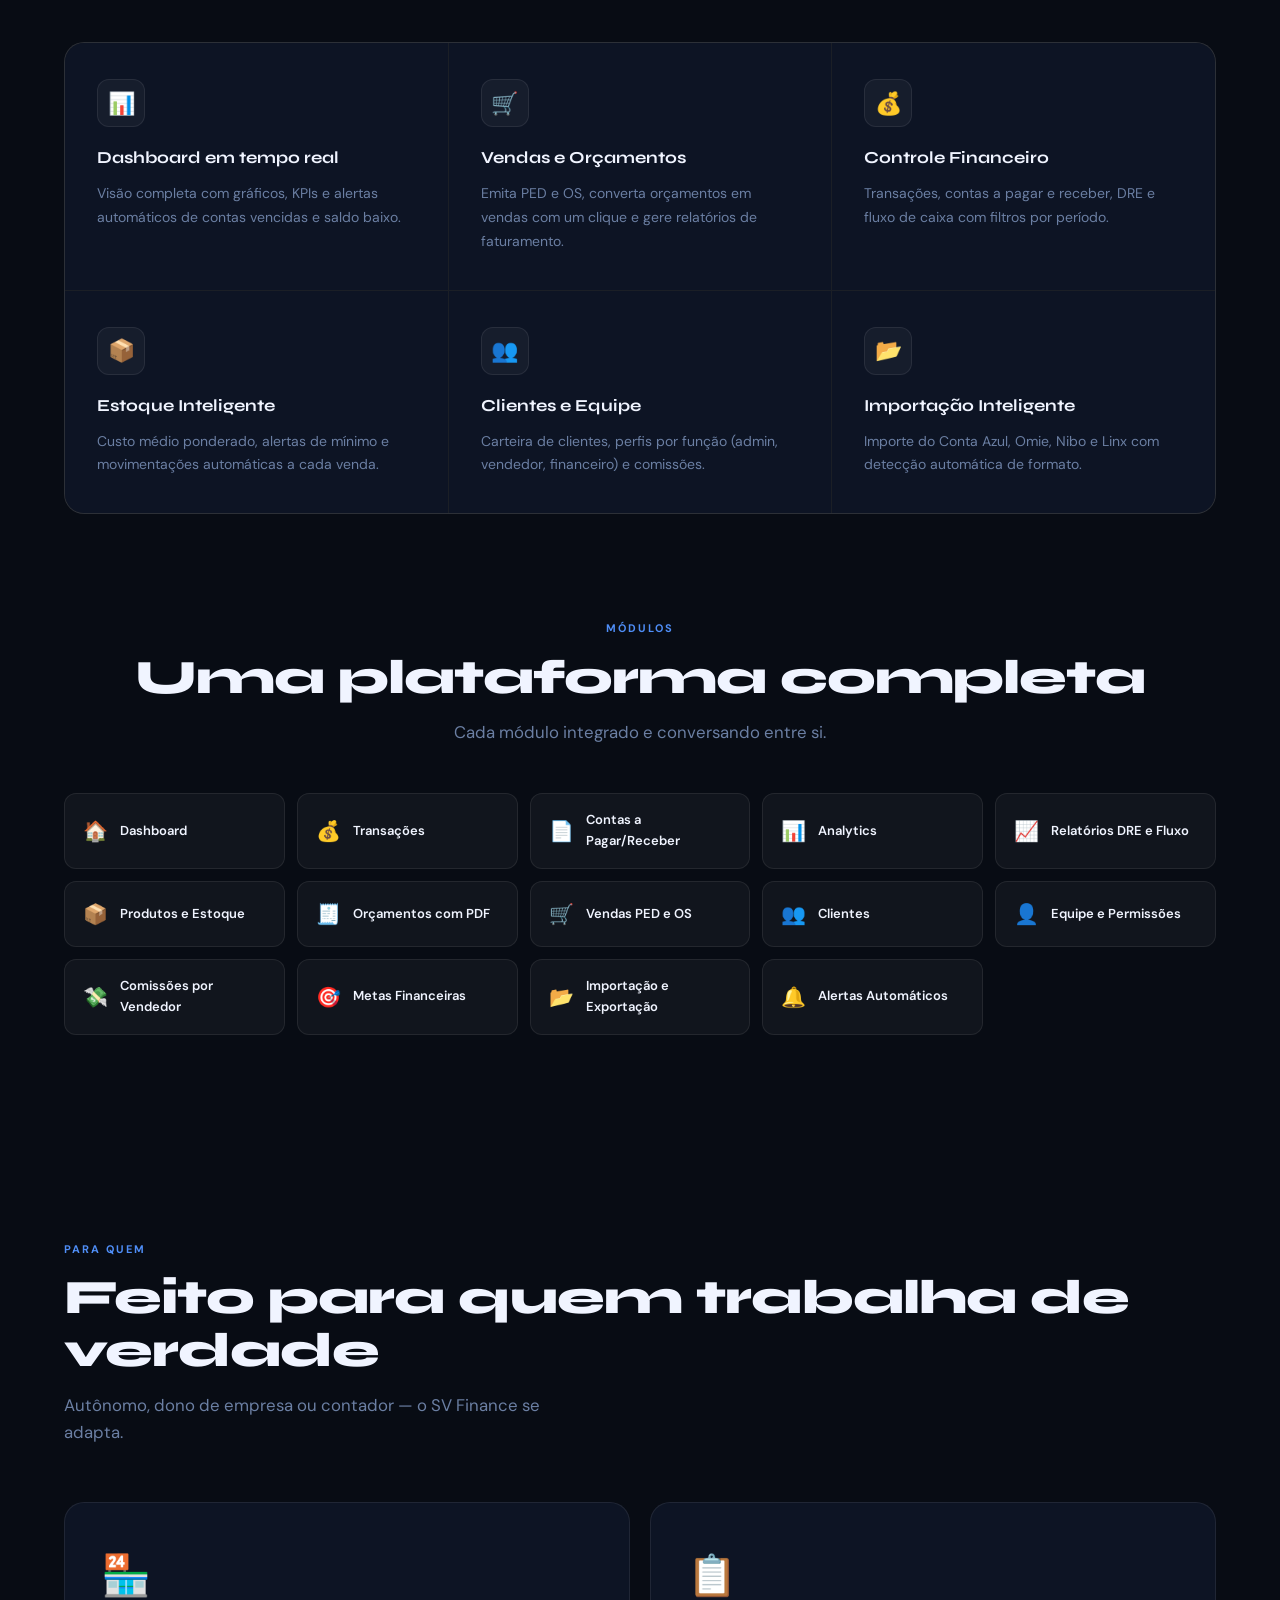
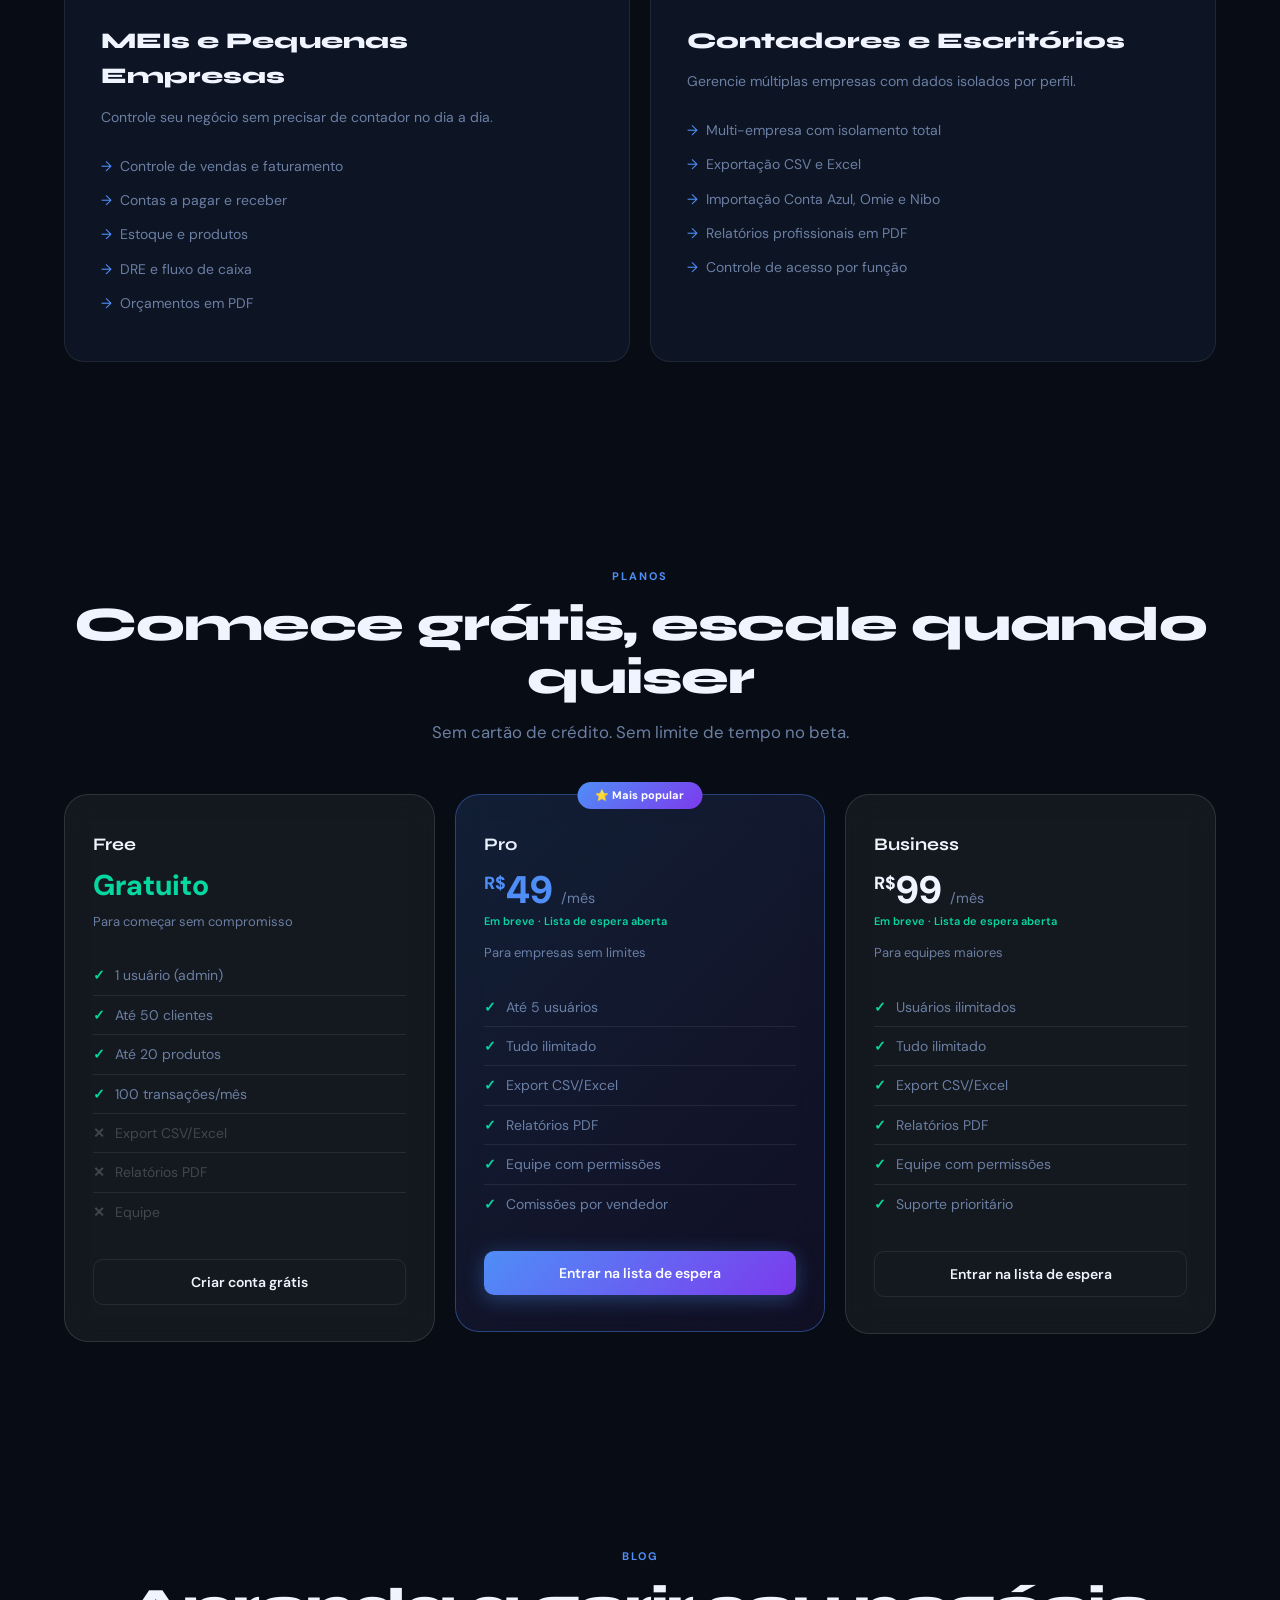
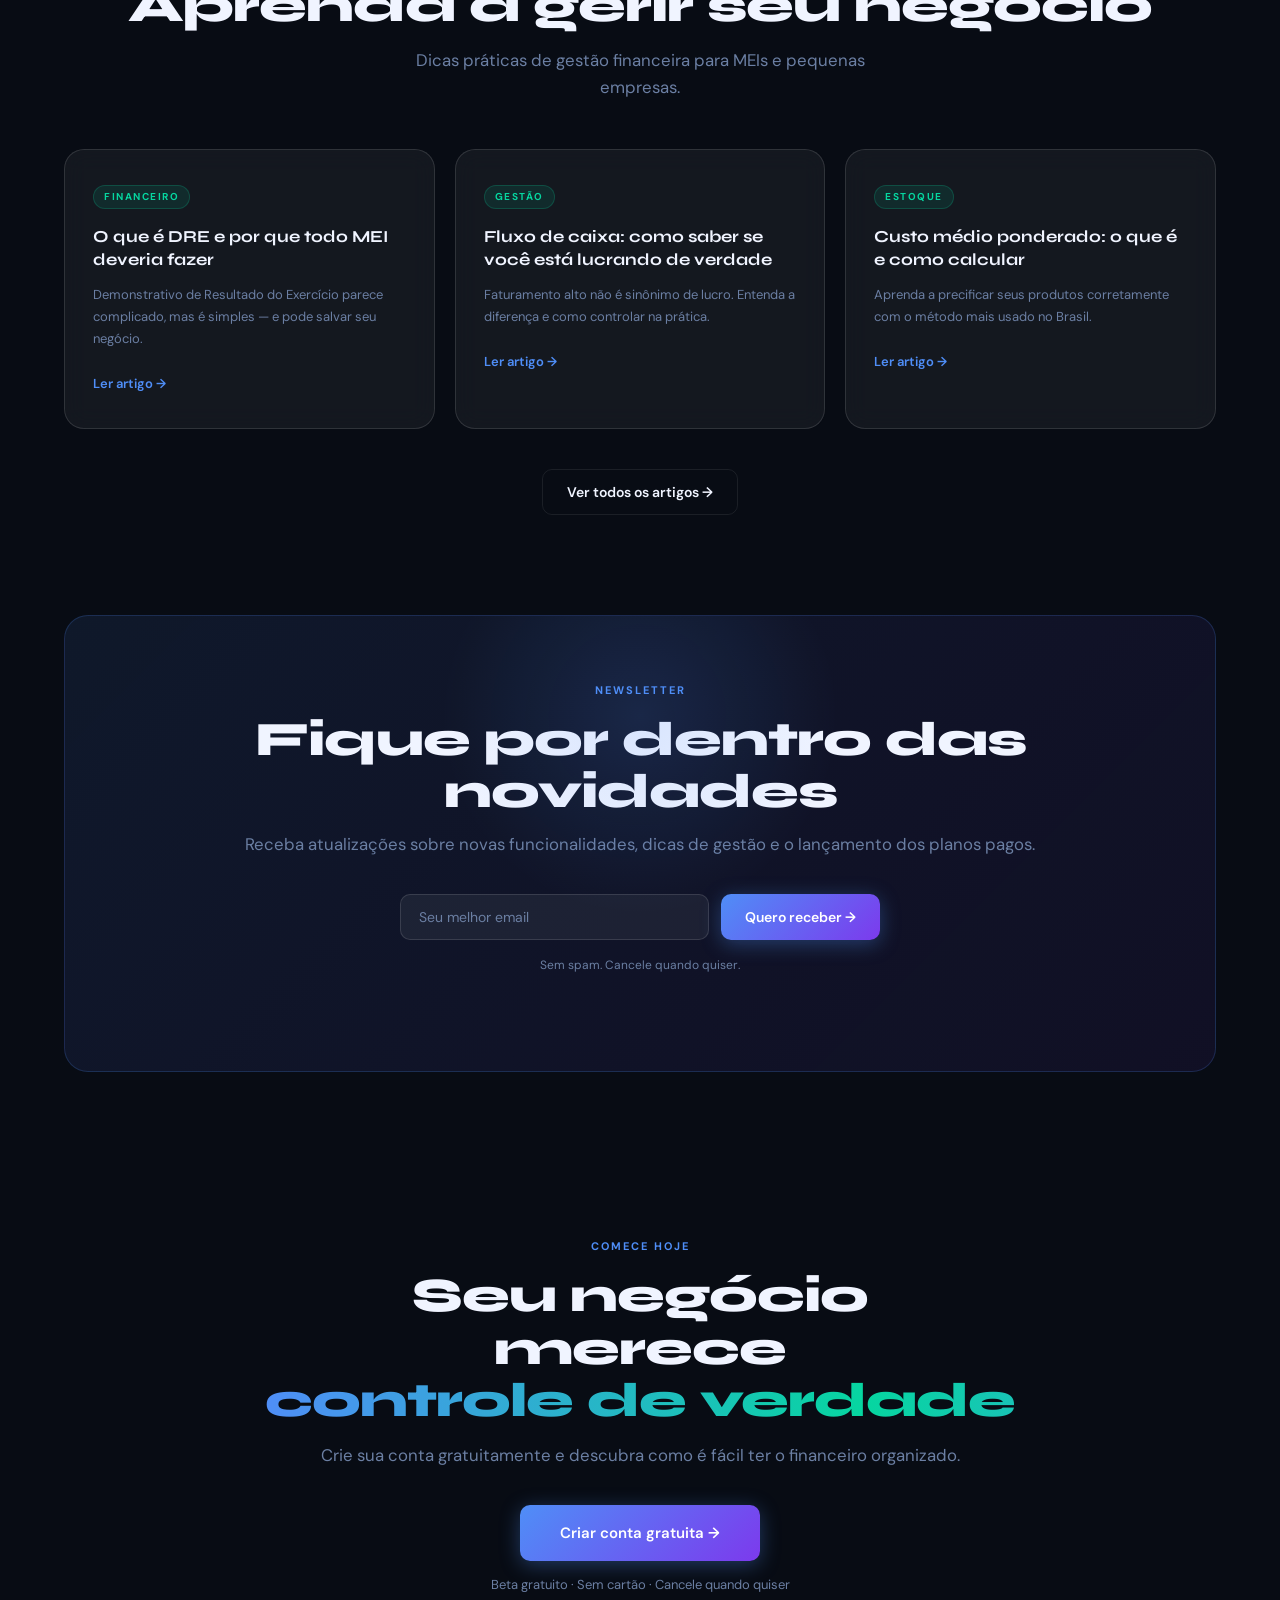
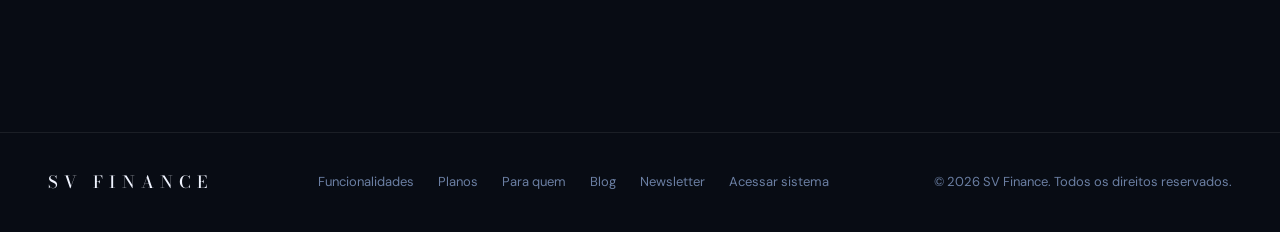
==== commit 115cf398: "update landinpage" ====
--- a/index.html
+++ b/index.html
@@ -9,7 +9,7 @@
   <meta property="og:description" content="Gestão financeira completa para MEIs, pequenas empresas e contadores."/>
   <meta property="og:url" content="https://svfinance.com.br"/>
   <link rel="preconnect" href="https://fonts.googleapis.com"/>
-  <link href="https://fonts.googleapis.com/css2?family=Syne:wght@400;600;700;800&family=DM+Sans:wght@300;400;500&display=swap" rel="stylesheet"/>
+  <link href="https://fonts.googleapis.com/css2?family=Bodoni+Moda:wght@400;500;600;700&family=Syne:wght@400;600;700;800&family=DM+Sans:wght@300;400;500&display=swap" rel="stylesheet"/>
   <link rel="stylesheet" href="css/style.css"/>
 </head>
 <body>
@@ -17,19 +17,21 @@
 <!-- NAV -->
 <nav>
   <a href="#" class="logo">
-    <div class="logo-icon">💎</div>
-    SV Finance
+    <img src="img/logo.png" alt="SV Finance" class="logo-img"/>
+    <span class="logo-text">SV Finance</span>
   </a>
   <div class="nav-links">
     <a href="#funcionalidades">Funcionalidades</a>
     <a href="#modulos">Módulos</a>
     <a href="#planos">Planos</a>
     <a href="#para-quem">Para quem</a>
+    <a href="#blog">Blog</a>
   </div>
   <div class="nav-actions">
     <a href="https://app.svfinance.com.br" class="btn btn-ghost">Entrar</a>
     <a href="https://app.svfinance.com.br" class="btn btn-primary">Começar grátis →</a>
   </div>
+  <button class="nav-mobile-btn" id="nav-mobile-btn">☰</button>
 </nav>
 
 <!-- HERO -->
@@ -47,14 +49,14 @@
       para quem <span class="shimmer-text">cresce de verdade</span>
     </h1>
 
-    <p>Sistema completo para MEIs, pequenas empresas e contadores. Vendas, contas, estoque e relatórios — tudo integrado.</p>
+    <p>Sistema completo para MEIs, pequenas empresas e contadores.<br/>Vendas, contas, estoque e relatórios — tudo integrado.</p>
 
     <div class="hero-ctas">
       <a href="https://app.svfinance.com.br" class="btn btn-primary">Criar conta gratuita →</a>
       <a href="#funcionalidades" class="btn btn-ghost">Ver funcionalidades</a>
     </div>
 
-    <!-- STATS — CONTADOR CSS PURO -->
+    <!-- STATS -->
     <div class="hero-stats">
       <div class="hero-stat">
         <span class="hero-stat-num">
@@ -78,6 +80,107 @@
         <span class="hero-stat-num">R$0</span>
         <span class="hero-stat-label">Para começar</span>
       </div>
+    </div>
+  </div>
+</div>
+
+<!-- MOCKUP SECTION — iPhone + Mac -->
+<div class="mockup-section reveal">
+  <div class="mockup-label">Veja o sistema em ação</div>
+  <div class="mockup-wrap">
+
+    <!-- MacBook -->
+    <div class="mac-wrap">
+      <div class="mac-frame">
+        <div class="mac-topbar">
+          <span class="mac-dot" style="background:#ff5f57"></span>
+          <span class="mac-dot" style="background:#febc2e"></span>
+          <span class="mac-dot" style="background:#28c840"></span>
+          <span class="mac-url">app.svfinance.com.br</span>
+        </div>
+        <div class="mac-screen">
+          <!-- TROQUE src pela imagem do seu dashboard -->
+          <img src="img/dashboard-preview.png" alt="SV Finance Dashboard" class="mac-img" id="mac-preview"/>
+          <!-- Fallback se não tiver a imagem ainda -->
+          <div class="mac-placeholder" id="mac-placeholder">
+            <div class="placeholder-inner">
+              <span style="font-size:2.5rem">📊</span>
+              <p>Dashboard Analytics</p>
+              <small>Substitua por: img/dashboard-preview.png</small>
+            </div>
+          </div>
+        </div>
+      </div>
+      <div class="mac-base"></div>
+      <div class="mac-foot"></div>
+    </div>
+
+    <!-- iPhone -->
+    <div class="iphone-wrap">
+      <div class="iphone-frame">
+        <div class="iphone-notch"></div>
+        <div class="iphone-screen">
+          <!-- TROQUE src pela imagem mobile -->
+          <img src="img/mobile-preview.png" alt="SV Finance Mobile" class="iphone-img" id="iphone-preview"/>
+          <!-- Fallback -->
+          <div class="iphone-placeholder" id="iphone-placeholder">
+            <div class="placeholder-inner">
+              <span style="font-size:2rem">📱</span>
+              <p>App Mobile</p>
+              <small>img/mobile-preview.png</small>
+            </div>
+          </div>
+        </div>
+        <div class="iphone-home"></div>
+      </div>
+    </div>
+
+  </div>
+  <p class="mockup-caption">Funciona no celular e no computador — sem instalar nada</p>
+</div>
+
+<!-- NICHOS -->
+<div class="section-wrap nicho-section" id="nichos">
+  <div class="reveal" style="text-align:center;margin-bottom:48px">
+    <div class="section-tag">Para o seu negócio</div>
+    <h2>Feito para o seu segmento</h2>
+    <p class="section-sub" style="margin:0 auto">Selecione seu tipo de negócio ao criar a conta e o sistema se adapta pra você.</p>
+  </div>
+  <div class="nichos-grid reveal">
+    <div class="nicho-card">
+      <span class="nicho-icon">🧮</span>
+      <h3>Contador</h3>
+      <p>Multi-empresa, relatórios profissionais e importação de dados.</p>
+    </div>
+    <div class="nicho-card">
+      <span class="nicho-icon">✂️</span>
+      <h3>Barbeiro / Salão</h3>
+      <p>Controle de caixa, comissões e gestão de clientes recorrentes.</p>
+    </div>
+    <div class="nicho-card">
+      <span class="nicho-icon">🛵</span>
+      <h3>Mototaxi / Transporte</h3>
+      <p>Registro de corridas, entradas diárias e controle de custos.</p>
+    </div>
+    <div class="nicho-card">
+      <span class="nicho-icon">💅</span>
+      <h3>Designer de Unhas / Estética</h3>
+      <p>Agendamentos, serviços por cliente e fluxo de caixa simplificado.</p>
+    </div>
+    <div class="nicho-card">
+      <span class="nicho-icon">🍔</span>
+      <h3>Restaurante / Lanchonete</h3>
+      <p>Controle de estoque, vendas e DRE para o dia a dia do food.</p>
+    </div>
+    <div class="nicho-card">
+      <span class="nicho-icon">🛒</span>
+      <h3>Loja / Comércio</h3>
+      <p>Produtos, estoque, vendas e orçamentos — tudo em um lugar.</p>
+    </div>
+    <div class="nicho-card nicho-generic">
+      <span class="nicho-icon">⚡</span>
+      <h3>Outros negócios</h3>
+      <p>Sistema genérico completo para qualquer tipo de empreendimento.</p>
     </div>
   </div>
 </div>
@@ -191,9 +294,12 @@
     <p class="section-sub" style="margin:0 auto">Sem cartão de crédito. Sem limite de tempo no beta.</p>
   </div>
   <div class="plans-grid reveal">
-    <div class="plan-card">
+
+    <div class="plan-card glass-card">
       <div class="plan-name">Free</div>
-      <div class="plan-price free">Gratuito</div>
+      <div class="plan-price-wrap">
+        <div class="plan-price free">Gratuito</div>
+      </div>
       <div class="plan-desc">Para começar sem compromisso</div>
       <ul class="plan-features">
         <li>1 usuário (admin)</li>
@@ -206,10 +312,17 @@
       </ul>
       <a href="https://app.svfinance.com.br" class="btn btn-ghost">Criar conta grátis</a>
     </div>
-    <div class="plan-card featured">
-      <div class="plan-badge">Mais popular</div>
+
+    <div class="plan-card glass-card featured">
+      <div class="plan-badge">⭐ Mais popular</div>
       <div class="plan-name">Pro</div>
-      <div class="plan-price coming">Em breve</div>
+      <div class="plan-price-wrap">
+        <div class="plan-price pro">
+          <span class="plan-currency">R$</span>49
+          <span class="plan-period">/mês</span>
+        </div>
+        <div class="plan-coming-note">Em breve · Lista de espera aberta</div>
+      </div>
       <div class="plan-desc">Para empresas sem limites</div>
       <ul class="plan-features">
         <li>Até 5 usuários</li>
@@ -221,9 +334,16 @@
       </ul>
       <a href="#newsletter" class="btn btn-primary">Entrar na lista de espera</a>
     </div>
-    <div class="plan-card">
+
+    <div class="plan-card glass-card">
       <div class="plan-name">Business</div>
-      <div class="plan-price coming">Em breve</div>
+      <div class="plan-price-wrap">
+        <div class="plan-price business">
+          <span class="plan-currency">R$</span>99
+          <span class="plan-period">/mês</span>
+        </div>
+        <div class="plan-coming-note">Em breve · Lista de espera aberta</div>
+      </div>
       <div class="plan-desc">Para equipes maiores</div>
       <ul class="plan-features">
         <li>Usuários ilimitados</li>
@@ -235,6 +355,43 @@
       </ul>
       <a href="#newsletter" class="btn btn-ghost">Entrar na lista de espera</a>
     </div>
+
+  </div>
+</div>
+
+<!-- BLOG -->
+<div class="section-wrap" id="blog">
+  <div class="reveal" style="text-align:center;margin-bottom:48px">
+    <div class="section-tag">Blog</div>
+    <h2>Aprenda a gerir seu negócio</h2>
+    <p class="section-sub" style="margin:0 auto">Dicas práticas de gestão financeira para MEIs e pequenas empresas.</p>
+  </div>
+  <div class="blog-grid reveal">
+
+    <div class="blog-card">
+      <div class="blog-tag">Financeiro</div>
+      <h3>O que é DRE e por que todo MEI deveria fazer</h3>
+      <p>Demonstrativo de Resultado do Exercício parece complicado, mas é simples — e pode salvar seu negócio.</p>
+      <a href="#" class="blog-link">Ler artigo →</a>
+    </div>
+
+    <div class="blog-card">
+      <div class="blog-tag">Gestão</div>
+      <h3>Fluxo de caixa: como saber se você está lucrando de verdade</h3>
+      <p>Faturamento alto não é sinônimo de lucro. Entenda a diferença e como controlar na prática.</p>
+      <a href="#" class="blog-link">Ler artigo →</a>
+    </div>
+
+    <div class="blog-card">
+      <div class="blog-tag">Estoque</div>
+      <h3>Custo médio ponderado: o que é e como calcular</h3>
+      <p>Aprenda a precificar seus produtos corretamente com o método mais usado no Brasil.</p>
+      <a href="#" class="blog-link">Ler artigo →</a>
+    </div>
+
+  </div>
+  <div style="text-align:center;margin-top:40px">
+    <a href="#" class="btn btn-ghost">Ver todos os artigos →</a>
   </div>
 </div>
 
@@ -269,13 +426,14 @@
 <!-- FOOTER -->
 <footer>
   <a href="#" class="logo" style="font-size:1.1rem">
-    <div class="logo-icon" style="width:26px;height:26px;font-size:13px">💎</div>
-    SV Finance
+    <img src="img/logo.png" alt="SV Finance" class="logo-img" style="width:28px;height:28px"/>
+    <span class="logo-text">SV Finance</span>
   </a>
   <div class="footer-links">
     <a href="#funcionalidades">Funcionalidades</a>
     <a href="#planos">Planos</a>
     <a href="#para-quem">Para quem</a>
+    <a href="#blog">Blog</a>
     <a href="#newsletter">Newsletter</a>
     <a href="https://app.svfinance.com.br">Acessar sistema</a>
   </div>
--- a/css/style.css
+++ b/css/style.css
@@ -10,6 +10,8 @@
   --accent:  #06d6a0;
   --text:    #f0f4ff;
   --muted:   #6b7fa3;
+  --glass:   rgba(255,255,255,0.05);
+  --glass-border: rgba(255,255,255,0.12);
 }
 
 html { scroll-behavior: smooth; }
@@ -36,26 +38,47 @@
 nav {
   position: fixed; top: 0; left: 0; right: 0; z-index: 100;
   display: flex; align-items: center; justify-content: space-between;
-  padding: 18px 48px;
+  padding: 14px 48px;
   background: rgba(8,12,20,0.85);
   backdrop-filter: blur(20px);
   border-bottom: 1px solid var(--border);
 }
 
+/* LOGO — Bodoni igual ao login */
 .logo {
-  font-family: 'Syne', sans-serif; font-weight: 800; font-size: 1.35rem;
-  color: var(--text); text-decoration: none;
-  display: flex; align-items: center; gap: 10px;
-}
-.logo-icon {
-  width: 34px; height: 34px; border-radius: 9px;
-  background: linear-gradient(135deg, var(--primary), var(--p2));
-  display: flex; align-items: center; justify-content: center; font-size: 17px;
-}
+  font-family: 'Bodoni Moda', 'Bodoni MT', Georgia, serif;
+  font-weight: 500;
+  font-size: 1.2rem;
+  letter-spacing: 5px;
+  color: var(--text);
+  text-decoration: none;
+  display: flex;
+  align-items: center;
+  gap: 10px;
+  text-transform: uppercase;
+}
+.logo-img {
+  width: 36px;
+  height: 36px;
+  object-fit: contain;
+  filter: drop-shadow(0 0 8px rgba(79,142,247,0.4));
+}
+.logo-text {
+  font-family: 'Bodoni Moda', Georgia, serif;
+  font-weight: 500;
+  letter-spacing: 6px;
+  font-size: 1.05rem;
+  text-transform: uppercase;
+}
+
+/* fallback se a logo não carregar — esconde o espaço */
+.logo-img[src="img/logo.png"]:not([complete]) { display: none; }
+
 .nav-links { display: flex; align-items: center; gap: 28px; }
 .nav-links a { color: var(--muted); text-decoration: none; font-size: 14px; font-weight: 500; transition: color 0.2s; }
 .nav-links a:hover, .nav-links a.active { color: var(--text); }
 .nav-actions { display: flex; gap: 10px; align-items: center; }
+.nav-mobile-btn { display: none; background: none; border: 1px solid var(--border); color: var(--text); padding: 6px 12px; border-radius: 8px; cursor: pointer; font-size: 18px; }
 
 /* ── BUTTONS ── */
 .btn {
@@ -90,7 +113,7 @@
 .orb-2 { width: 350px; height: 350px; background: rgba(124,58,237,0.10); top: 30%; right: 15%; animation-delay: 3s; }
 .orb-3 { width: 250px; height: 250px; background: rgba(6,214,160,0.08);  bottom: 20%; left: 40%; animation-delay: 5s; }
 
-.hero-content { position: relative; z-index: 2; }
+.hero-content { position: relative; z-index: 2; max-width: 800px; }
 
 .hero-badge {
   display: inline-flex; align-items: center; gap: 8px;
@@ -136,7 +159,7 @@
 }
 .hero-ctas .btn-primary { padding: 14px 32px; font-size: 15px; }
 
-/* ── HERO STATS — CSS COUNTER ── */
+/* ── HERO STATS ── */
 .hero-stats {
   display: flex; justify-content: center; flex-wrap: wrap;
   animation: fadeUp 0.6s 0.4s ease both; position: relative; z-index: 2;
@@ -154,29 +177,223 @@
   display: block;
 }
 
-/* CSS Counter com @property */
 @property --num {
   syntax: "<integer>";
   initial-value: 0;
   inherits: false;
 }
-
 .count {
   --delay: 0s;
   animation: countUp var(--dur, 1.5s) var(--delay, 0s) cubic-bezier(0.22, 1, 0.36, 1) both;
   counter-reset: num var(--num);
 }
 .count::before { content: counter(num); }
-/* Fallback: esconde texto real, mostra counter */
 .count { font-size: 0; display: inline; }
 .count::before { font-size: 2.2rem; }
-
-@keyframes countUp {
-  from { --num: 0; }
-  to   { --num: var(--to); }
-}
+@keyframes countUp { from { --num: 0; } to { --num: var(--to); } }
 
 .hero-stat-label { font-size: 12px; color: var(--muted); margin-top: 4px; text-transform: uppercase; letter-spacing: 0.5px; }
+
+/* ── MOCKUP SECTION ── */
+.mockup-section {
+  position: relative; z-index: 1;
+  padding: 60px 24px 100px;
+  text-align: center;
+  overflow: hidden;
+}
+.mockup-label {
+  font-size: 11px; font-weight: 700; letter-spacing: 2px;
+  text-transform: uppercase; color: var(--primary); margin-bottom: 48px;
+}
+.mockup-wrap {
+  display: flex;
+  align-items: flex-end;
+  justify-content: center;
+  gap: 0;
+  position: relative;
+  max-width: 1100px;
+  margin: 0 auto;
+}
+.mockup-caption {
+  margin-top: 40px;
+  font-size: 13px;
+  color: var(--muted);
+}
+
+/* MacBook */
+.mac-wrap {
+  display: flex;
+  flex-direction: column;
+  align-items: center;
+  position: relative;
+  z-index: 2;
+  filter: drop-shadow(0 40px 80px rgba(79,142,247,0.2));
+  animation: floatMac 6s ease-in-out infinite;
+}
+.mac-frame {
+  width: 680px;
+  background: #1a1a2e;
+  border-radius: 14px 14px 0 0;
+  border: 1.5px solid rgba(255,255,255,0.15);
+  border-bottom: none;
+  overflow: hidden;
+}
+.mac-topbar {
+  background: #111827;
+  padding: 10px 14px;
+  display: flex;
+  align-items: center;
+  gap: 6px;
+  border-bottom: 1px solid rgba(255,255,255,0.08);
+}
+.mac-dot {
+  width: 11px; height: 11px; border-radius: 50%; display: inline-block;
+}
+.mac-url {
+  margin-left: 12px;
+  font-size: 11px;
+  color: var(--muted);
+  background: rgba(255,255,255,0.06);
+  padding: 3px 12px;
+  border-radius: 20px;
+  border: 1px solid var(--border);
+}
+.mac-screen {
+  width: 100%;
+  aspect-ratio: 16/10;
+  background: var(--bg2);
+  position: relative;
+  overflow: hidden;
+}
+.mac-img {
+  width: 100%; height: 100%; object-fit: cover; object-position: top;
+  display: block;
+}
+.mac-placeholder {
+  position: absolute; inset: 0;
+  display: flex; align-items: center; justify-content: center;
+  background: linear-gradient(135deg, var(--bg2), #0a1628);
+}
+.mac-base {
+  width: 720px; height: 14px;
+  background: linear-gradient(180deg, #1e2235, #161b2e);
+  border-radius: 0 0 4px 4px;
+  border: 1.5px solid rgba(255,255,255,0.1);
+  border-top: none;
+}
+.mac-foot {
+  width: 200px; height: 8px;
+  background: #1a1f35;
+  border-radius: 0 0 12px 12px;
+  border: 1px solid rgba(255,255,255,0.08);
+  border-top: none;
+  margin-top: -1px;
+}
+
+/* iPhone */
+.iphone-wrap {
+  position: relative;
+  z-index: 3;
+  margin-left: -60px;
+  margin-bottom: 20px;
+  filter: drop-shadow(0 30px 60px rgba(124,58,237,0.3));
+  animation: floatPhone 6s ease-in-out infinite;
+  animation-delay: 1s;
+}
+.iphone-frame {
+  width: 180px;
+  background: #0f1117;
+  border-radius: 36px;
+  border: 2px solid rgba(255,255,255,0.18);
+  padding: 12px 8px 20px;
+  position: relative;
+  box-shadow:
+    inset 0 0 0 1px rgba(255,255,255,0.06),
+    0 0 40px rgba(124,58,237,0.15);
+}
+.iphone-notch {
+  width: 60px; height: 20px;
+  background: #0f1117;
+  border-radius: 0 0 14px 14px;
+  margin: 0 auto 8px;
+  border: 1.5px solid rgba(255,255,255,0.1);
+  border-top: none;
+}
+.iphone-screen {
+  width: 100%;
+  aspect-ratio: 9/19.5;
+  background: var(--bg2);
+  border-radius: 24px;
+  overflow: hidden;
+  position: relative;
+}
+.iphone-img {
+  width: 100%; height: 100%; object-fit: cover; object-position: top;
+  display: block;
+}
+.iphone-placeholder {
+  position: absolute; inset: 0;
+  display: flex; align-items: center; justify-content: center;
+  background: linear-gradient(135deg, #0f1520, #1a0a2e);
+}
+.iphone-home {
+  width: 60px; height: 4px;
+  background: rgba(255,255,255,0.2);
+  border-radius: 2px;
+  margin: 12px auto 0;
+}
+
+.placeholder-inner {
+  text-align: center;
+  color: var(--muted);
+  padding: 20px;
+}
+.placeholder-inner p { font-size: 12px; margin-top: 8px; }
+.placeholder-inner small { font-size: 10px; opacity: 0.5; display: block; margin-top: 4px; }
+
+/* ── NICHOS ── */
+.nicho-section { background: transparent; }
+.nichos-grid {
+  display: grid;
+  grid-template-columns: repeat(auto-fit, minmax(260px, 1fr));
+  gap: 16px;
+}
+.nicho-card {
+  background: var(--glass);
+  border: 1px solid var(--glass-border);
+  backdrop-filter: blur(12px);
+  border-radius: 18px;
+  padding: 28px 24px;
+  transition: all 0.3s;
+  cursor: default;
+  position: relative;
+  overflow: hidden;
+}
+.nicho-card::before {
+  content: '';
+  position: absolute; top: 0; left: 0; right: 0; height: 1px;
+  background: linear-gradient(90deg, transparent, rgba(79,142,247,0.4), transparent);
+  opacity: 0;
+  transition: opacity 0.3s;
+}
+.nicho-card:hover {
+  border-color: rgba(79,142,247,0.35);
+  background: rgba(79,142,247,0.07);
+  transform: translateY(-4px);
+  box-shadow: 0 20px 40px rgba(79,142,247,0.1);
+}
+.nicho-card:hover::before { opacity: 1; }
+.nicho-icon { font-size: 2rem; display: block; margin-bottom: 14px; }
+.nicho-card h3 {
+  font-family: 'Syne', sans-serif;
+  font-size: 1rem; font-weight: 700; margin-bottom: 8px;
+}
+.nicho-card p { font-size: 13px; color: var(--muted); line-height: 1.6; }
+.nicho-generic {
+  grid-column: span 1;
+  border-color: rgba(6,214,160,0.2);
+}
+.nicho-generic:hover { border-color: rgba(6,214,160,0.4); background: rgba(6,214,160,0.06); }
 
 /* ── SEÇÕES ── */
 .section-wrap {
@@ -194,7 +411,6 @@
 }
 .section-sub { font-size: 1.05rem; color: var(--muted); max-width: 500px; margin-bottom: 56px; }
 
-/* Reveal */
 .reveal { opacity: 0; transform: translateY(30px); transition: opacity 0.7s ease, transform 0.7s ease; }
 .reveal.visible { opacity: 1; transform: translateY(0); }
 
@@ -241,29 +457,55 @@
 .forwho-list li { font-size: 14px; color: var(--muted); padding: 6px 0; display: flex; align-items: center; gap: 8px; }
 .forwho-list li::before { content: '→'; color: var(--primary); }
 
-/* ── PLANOS ── */
+/* ── PLANOS — GLASS ── */
 .plans-grid { display: grid; grid-template-columns: repeat(auto-fit, minmax(280px, 1fr)); gap: 20px; align-items: start; }
-.plan-card {
-  background: var(--bg2); border: 1px solid var(--border);
-  border-radius: 20px; padding: 36px 28px; position: relative; transition: transform 0.2s;
-}
-.plan-card:hover { transform: translateY(-4px); }
-.plan-card.featured {
-  border-color: var(--primary);
-  background: linear-gradient(135deg, rgba(79,142,247,0.08), rgba(124,58,237,0.06));
+
+.glass-card {
+  background: var(--glass);
+  backdrop-filter: blur(16px);
+  -webkit-backdrop-filter: blur(16px);
+  border: 1px solid var(--glass-border);
+  border-radius: 24px;
+  padding: 36px 28px;
+  position: relative;
+  transition: transform 0.3s, box-shadow 0.3s;
+}
+.glass-card:hover {
+  transform: translateY(-6px);
+  box-shadow: 0 30px 60px rgba(0,0,0,0.3);
+}
+.glass-card.featured {
+  border-color: rgba(79,142,247,0.4);
+  background: linear-gradient(135deg, rgba(79,142,247,0.1), rgba(124,58,237,0.08));
   animation: borderGlow 3s ease-in-out infinite;
 }
+.glass-card.featured::before {
+  content: '';
+  position: absolute; inset: 0;
+  border-radius: 24px;
+  background: linear-gradient(135deg, rgba(79,142,247,0.05), transparent);
+  pointer-events: none;
+}
+
 .plan-badge {
-  position: absolute; top: -12px; left: 50%; transform: translateX(-50%);
+  position: absolute; top: -13px; left: 50%; transform: translateX(-50%);
   background: linear-gradient(135deg, var(--primary), var(--p2));
   color: #fff; font-size: 11px; font-weight: 700;
-  padding: 4px 16px; border-radius: 100px; white-space: nowrap;
-}
-.plan-name { font-family: 'Syne', sans-serif; font-size: 1.1rem; font-weight: 700; margin-bottom: 8px; }
-.plan-price { font-size: 1.5rem; font-weight: 800; margin-bottom: 4px; }
-.plan-price.free { color: var(--accent); }
-.plan-price.coming { color: var(--muted); font-size: 1.1rem; }
-.plan-desc { font-size: 13px; color: var(--muted); margin-bottom: 24px; }
+  padding: 5px 18px; border-radius: 100px; white-space: nowrap;
+}
+.plan-name {
+  font-family: 'Syne', sans-serif; font-size: 1.1rem; font-weight: 700; margin-bottom: 12px;
+}
+.plan-price-wrap { margin-bottom: 8px; }
+.plan-price { font-weight: 800; line-height: 1; }
+.plan-price.free { font-size: 1.8rem; color: var(--accent); }
+.plan-price.pro  { font-size: 2.4rem; color: var(--primary); }
+.plan-price.business { font-size: 2.4rem; color: var(--text); }
+.plan-currency { font-size: 1.1rem; vertical-align: super; }
+.plan-period { font-size: 0.9rem; color: var(--muted); font-weight: 400; }
+.plan-coming-note { font-size: 11px; color: var(--accent); margin-top: 4px; font-weight: 600; }
+.plan-desc { font-size: 13px; color: var(--muted); margin: 12px 0 24px; }
+
 .plan-features { list-style: none; margin-bottom: 28px; }
 .plan-features li {
   display: flex; align-items: center; gap: 10px;
@@ -273,7 +515,47 @@
 .plan-features li::before { content: '✓'; color: var(--accent); font-weight: 700; flex-shrink: 0; }
 .plan-features li.no { color: rgba(255,255,255,0.2); }
 .plan-features li.no::before { content: '✕'; color: rgba(255,255,255,0.2); }
-.plan-card .btn { width: 100%; justify-content: center; }
+.glass-card .btn { width: 100%; justify-content: center; }
+
+/* ── BLOG ── */
+.blog-grid {
+  display: grid;
+  grid-template-columns: repeat(auto-fit, minmax(300px, 1fr));
+  gap: 20px;
+}
+.blog-card {
+  background: var(--glass);
+  border: 1px solid var(--glass-border);
+  backdrop-filter: blur(12px);
+  border-radius: 20px;
+  padding: 32px 28px;
+  transition: all 0.3s;
+  cursor: pointer;
+}
+.blog-card:hover {
+  border-color: rgba(79,142,247,0.3);
+  transform: translateY(-4px);
+  box-shadow: 0 20px 40px rgba(0,0,0,0.2);
+}
+.blog-tag {
+  display: inline-block;
+  font-size: 10px; font-weight: 700; letter-spacing: 1.5px;
+  text-transform: uppercase; color: var(--accent);
+  background: rgba(6,214,160,0.1);
+  border: 1px solid rgba(6,214,160,0.2);
+  padding: 3px 10px; border-radius: 20px;
+  margin-bottom: 16px;
+}
+.blog-card h3 {
+  font-family: 'Syne', sans-serif;
+  font-size: 1.05rem; font-weight: 700; line-height: 1.4; margin-bottom: 12px;
+}
+.blog-card p { font-size: 13px; color: var(--muted); line-height: 1.7; margin-bottom: 20px; }
+.blog-link {
+  font-size: 13px; font-weight: 600; color: var(--primary);
+  text-decoration: none; transition: color 0.2s;
+}
+.blog-link:hover { color: var(--accent); }
 
 /* ── NEWSLETTER ── */
 .newsletter-wrap { position: relative; z-index: 1; max-width: 1200px; margin: 0 auto; padding: 0 24px 80px; }
@@ -318,14 +600,30 @@
 @keyframes orbFloat { 0%,100%{transform:translateY(0) scale(1)} 50%{transform:translateY(-30px) scale(1.05)} }
 @keyframes pulse { 0%,100%{opacity:1} 50%{opacity:0.4} }
 @keyframes borderGlow { 0%,100%{box-shadow:0 0 20px rgba(79,142,247,0.15)} 50%{box-shadow:0 0 40px rgba(79,142,247,0.35)} }
+@keyframes floatMac { 0%,100%{transform:translateY(0)} 50%{transform:translateY(-12px)} }
+@keyframes floatPhone { 0%,100%{transform:translateY(0)} 50%{transform:translateY(-18px)} }
 
 /* ── MOBILE ── */
+@media (max-width: 900px) {
+  .mac-frame { width: 100%; }
+  .mac-base { width: 100%; }
+  .mac-wrap { width: 100%; }
+  .iphone-wrap { display: none; }
+  .mockup-wrap { padding: 0 16px; }
+}
 @media (max-width: 768px) {
   nav { padding: 14px 20px; }
   .nav-links { display: none; }
+  .nav-mobile-btn { display: block; }
   .hero-stat { padding: 14px 20px; border-right: none; border-bottom: 1px solid var(--border); }
   .hero-stat:last-child { border-bottom: none; }
   .forwho-grid { grid-template-columns: 1fr; }
   .newsletter-card { padding: 40px 24px; }
   footer { padding: 24px 20px; flex-direction: column; text-align: center; }
+  .nichos-grid { grid-template-columns: 1fr 1fr; }
+  .blog-grid { grid-template-columns: 1fr; }
+  .plans-grid { grid-template-columns: 1fr; }
+}
+@media (max-width: 480px) {
+  .nichos-grid { grid-template-columns: 1fr; }
 }
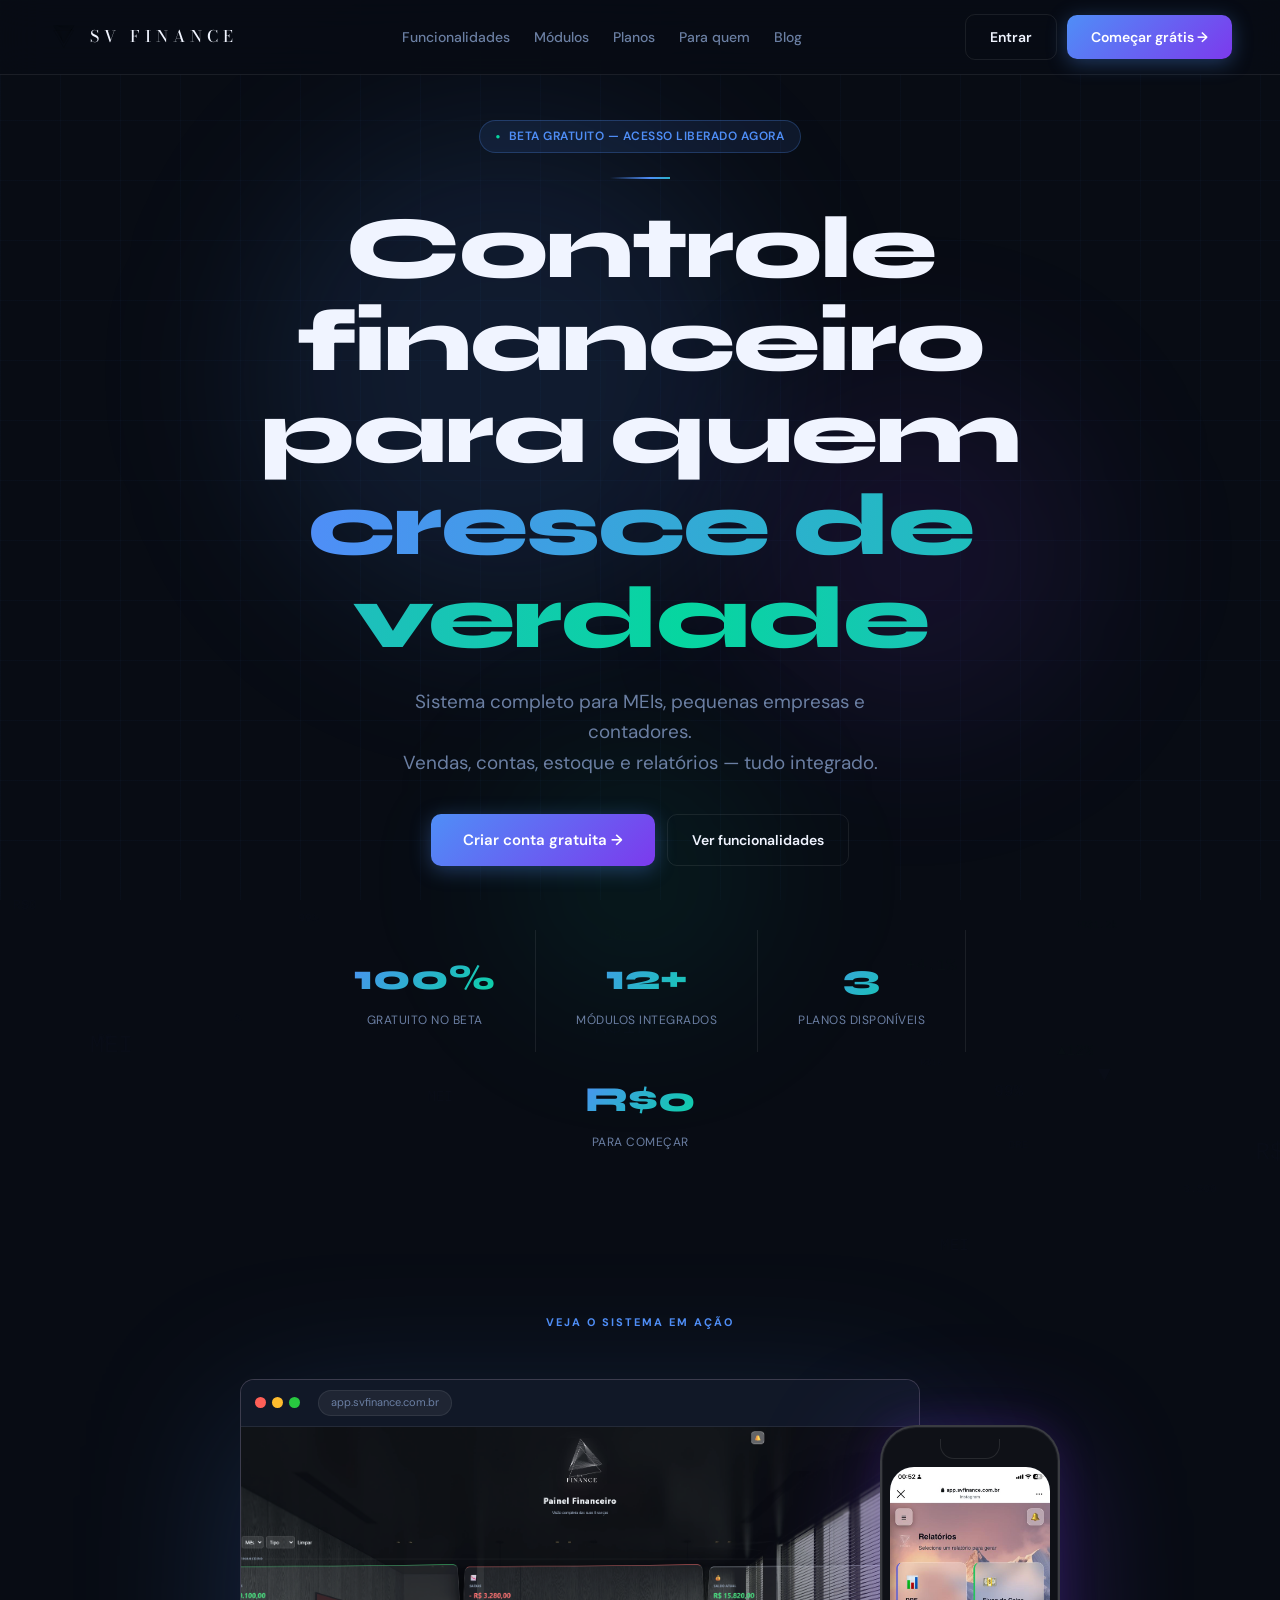
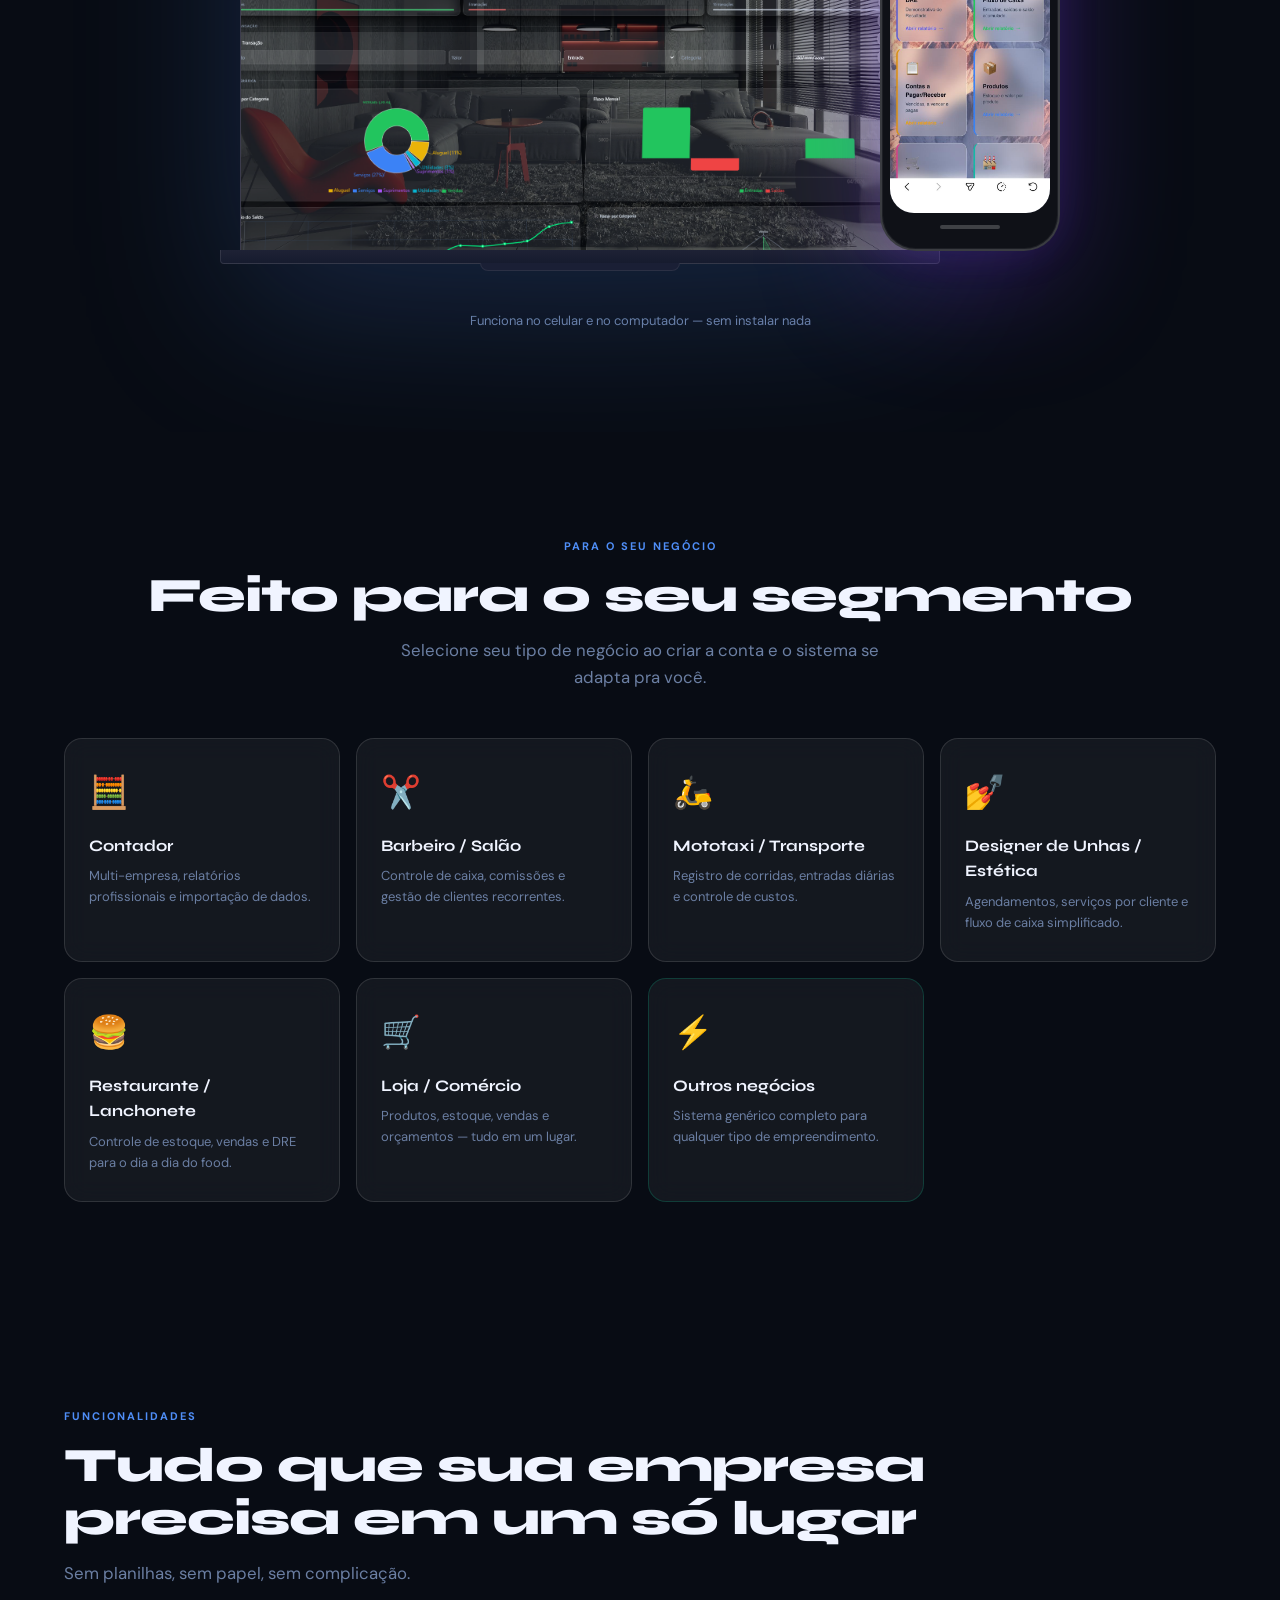
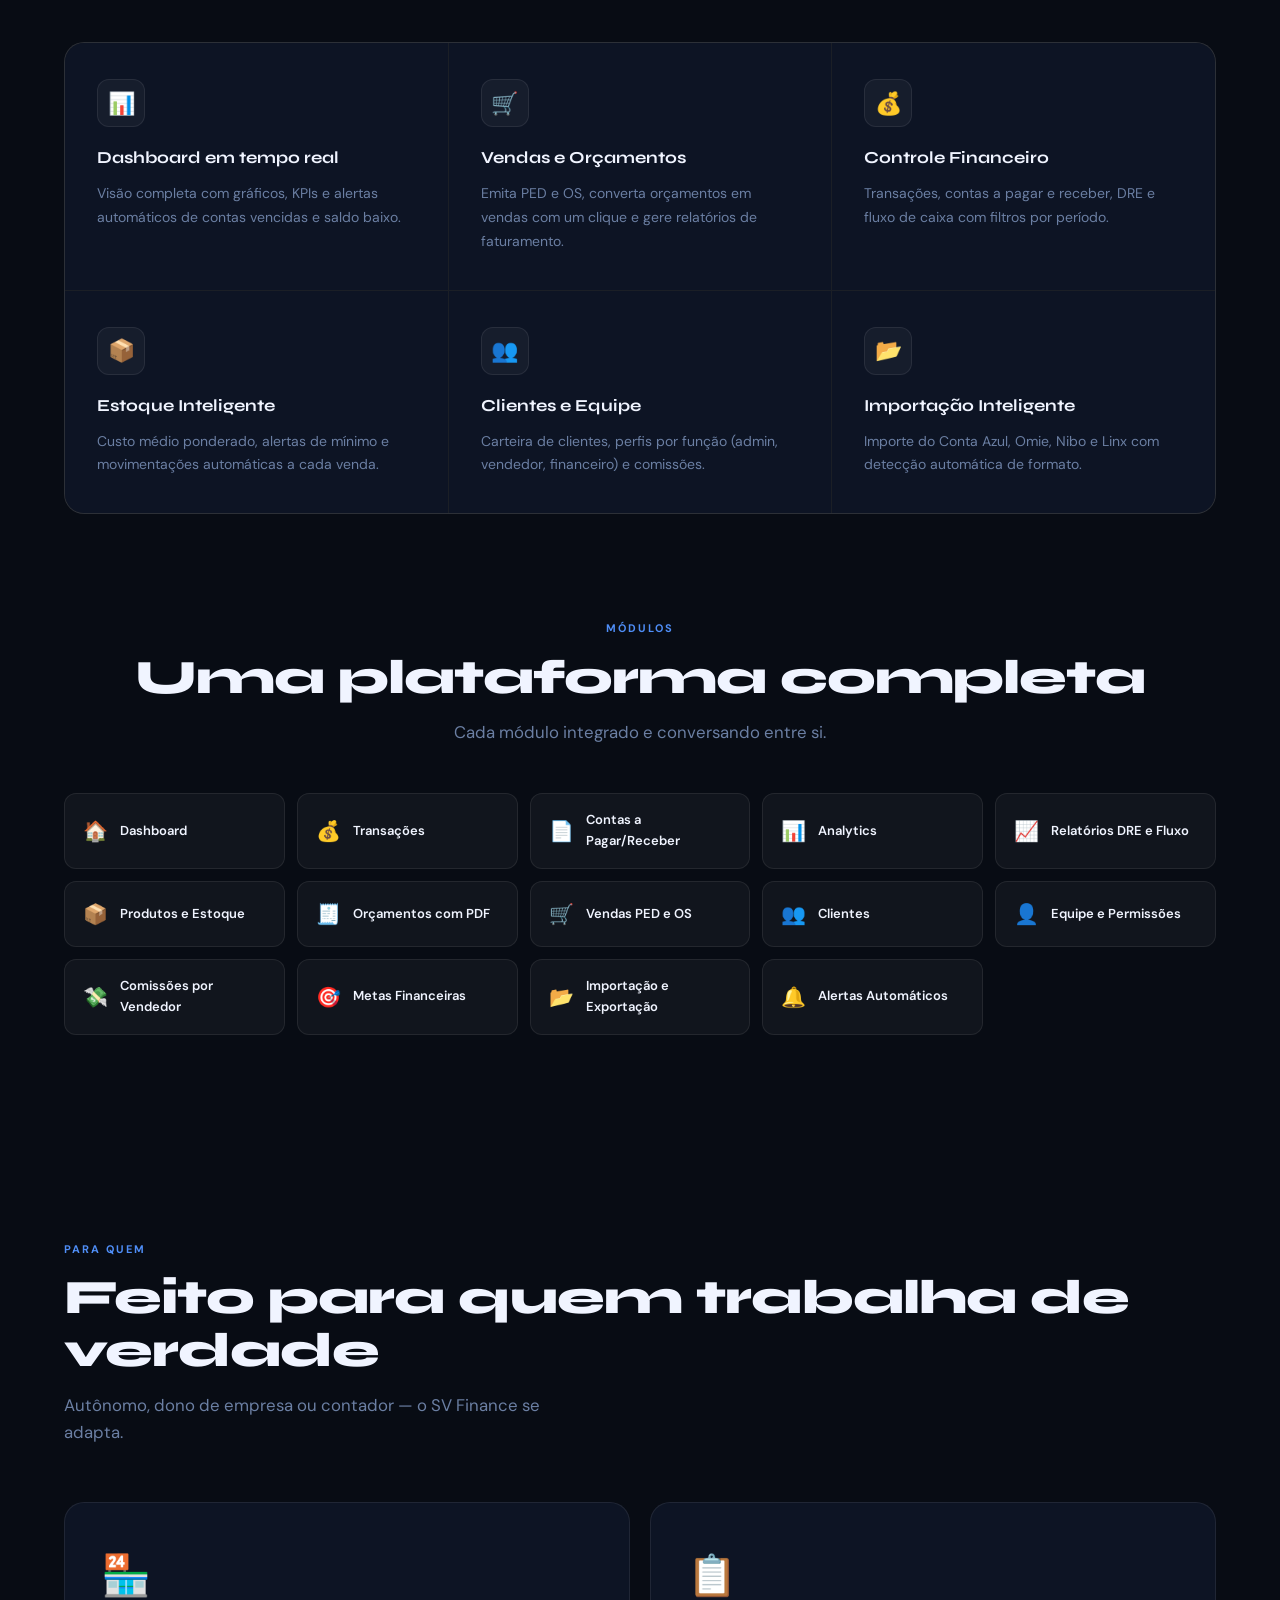
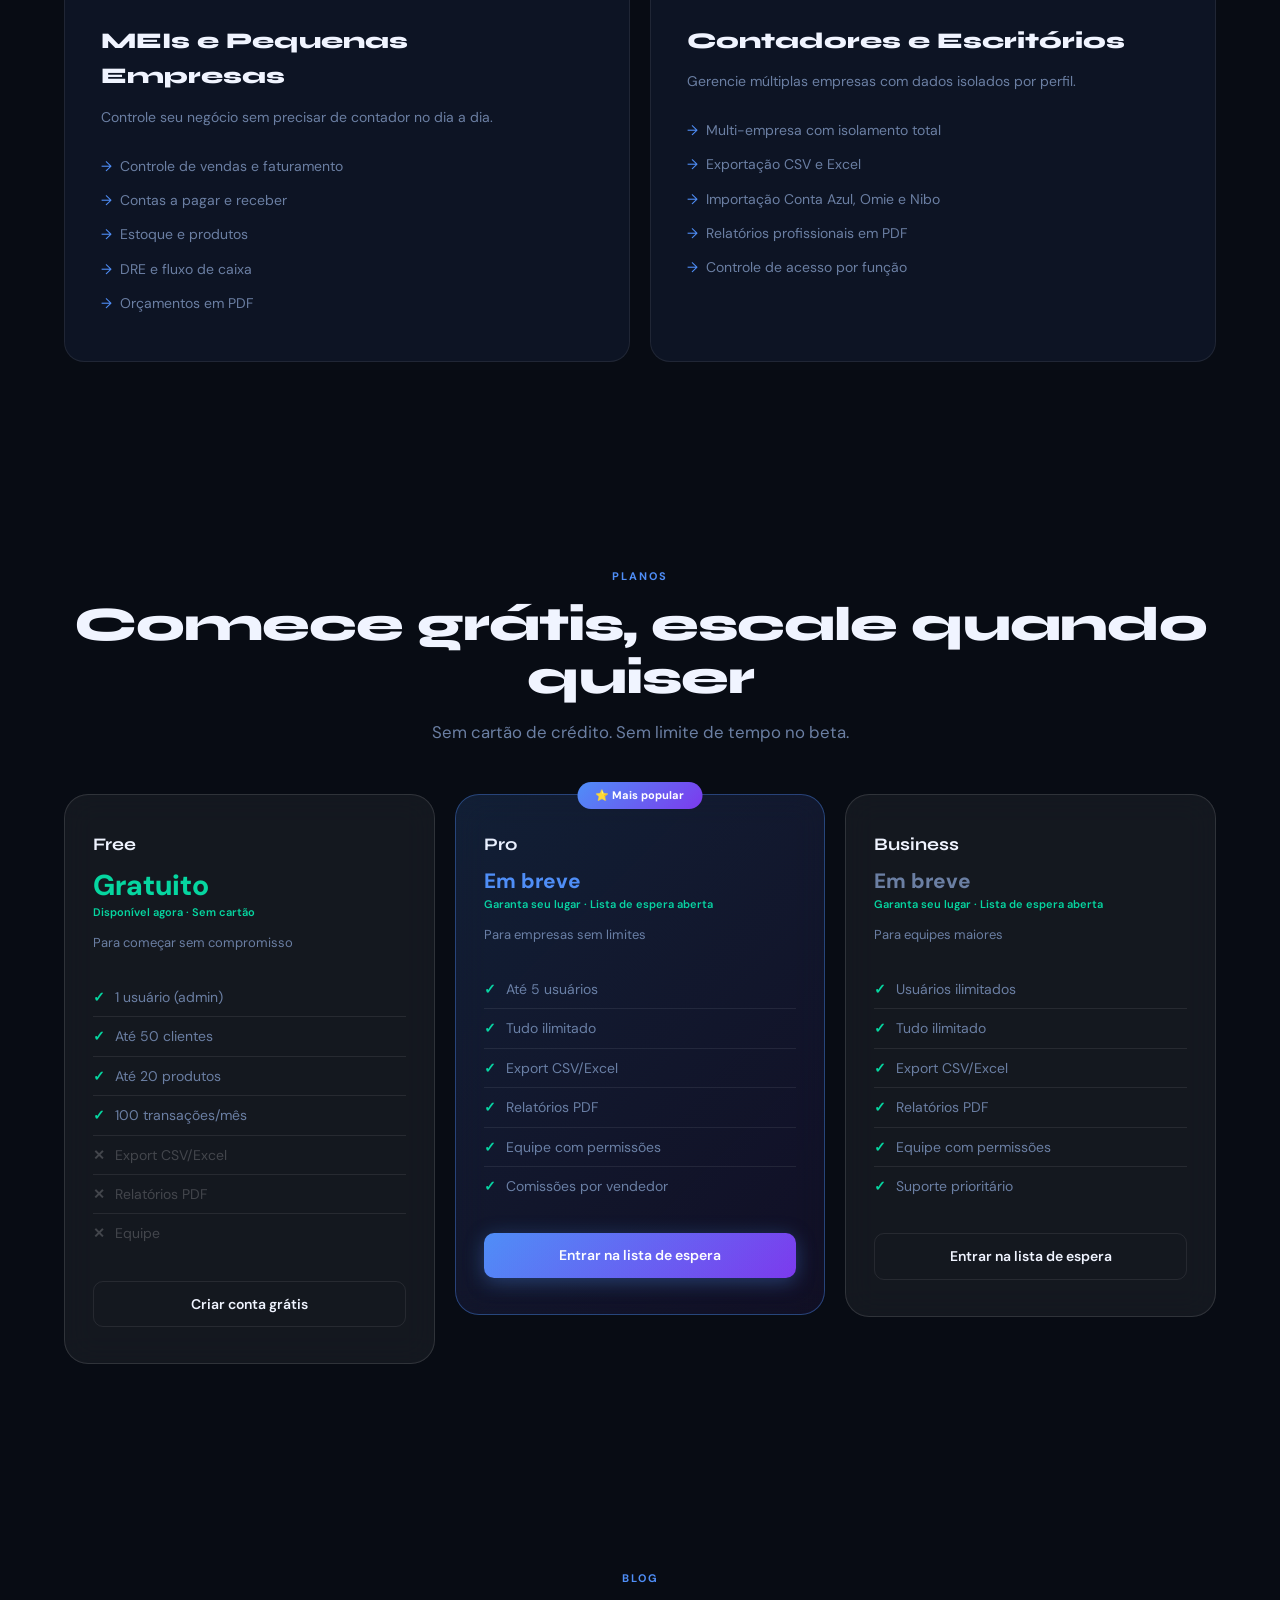
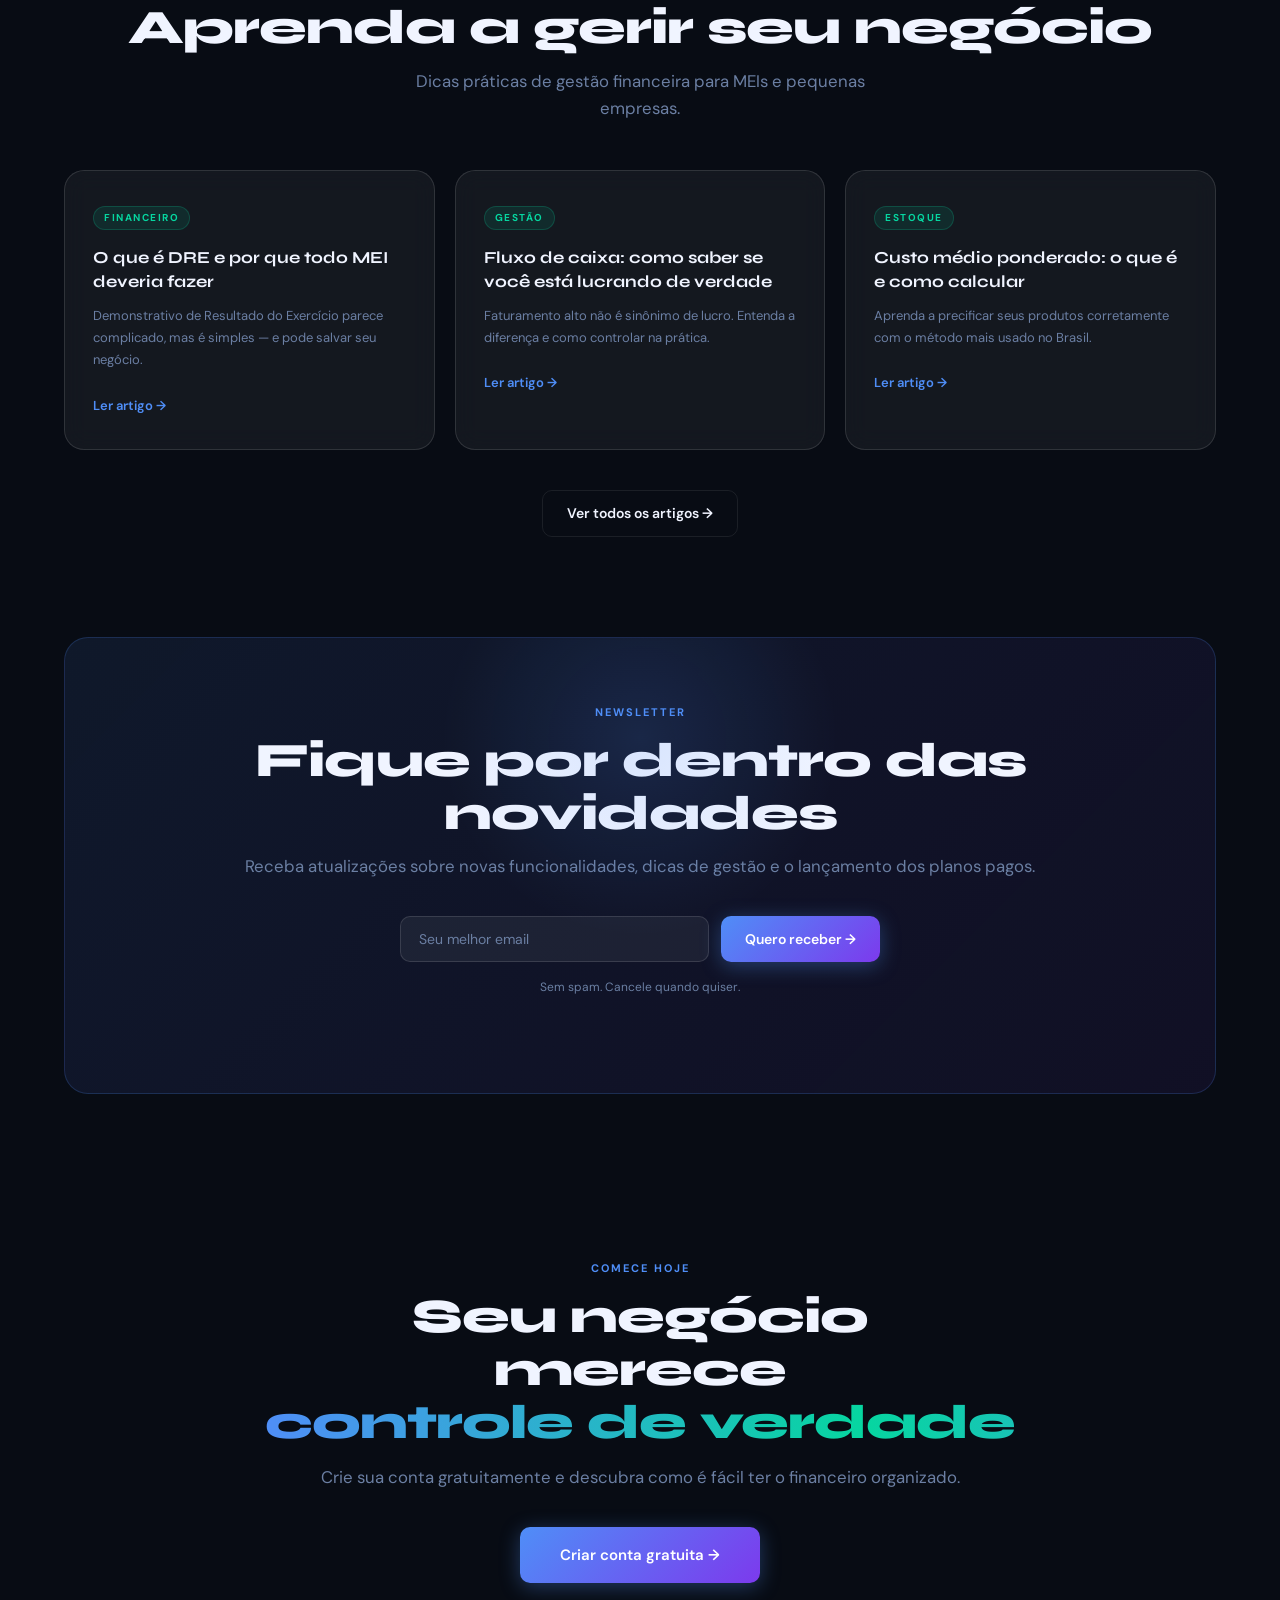
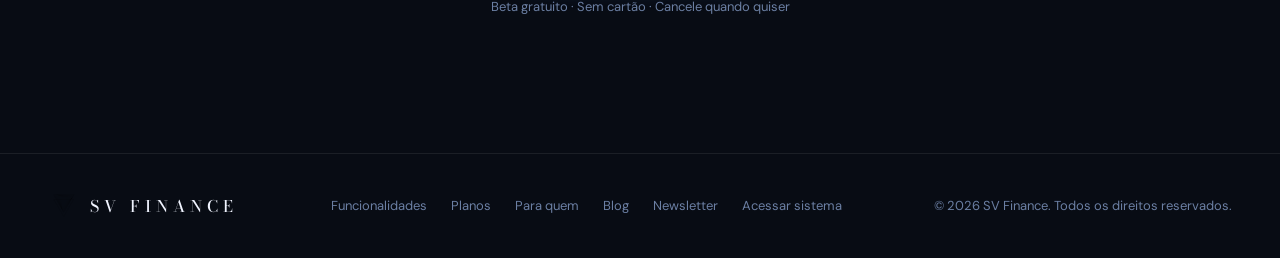
==== commit 033b4378: "Clean up index.html by removing comments and updating notes Removed commented-out sections for stats" ====
--- a/index.html
+++ b/index.html
@@ -56,7 +56,6 @@
       <a href="#funcionalidades" class="btn btn-ghost">Ver funcionalidades</a>
     </div>
 
-    <!-- STATS -->
     <div class="hero-stats">
       <div class="hero-stat">
         <span class="hero-stat-num">
@@ -89,7 +88,6 @@
   <div class="mockup-label">Veja o sistema em ação</div>
   <div class="mockup-wrap">
 
-    <!-- MacBook -->
     <div class="mac-wrap">
       <div class="mac-frame">
         <div class="mac-topbar">
@@ -99,14 +97,12 @@
           <span class="mac-url">app.svfinance.com.br</span>
         </div>
         <div class="mac-screen">
-          <!-- TROQUE src pela imagem do seu dashboard -->
           <img src="img/dashboard-preview.png" alt="SV Finance Dashboard" class="mac-img" id="mac-preview"/>
-          <!-- Fallback se não tiver a imagem ainda -->
           <div class="mac-placeholder" id="mac-placeholder">
             <div class="placeholder-inner">
               <span style="font-size:2.5rem">📊</span>
               <p>Dashboard Analytics</p>
-              <small>Substitua por: img/dashboard-preview.png</small>
+              <small>img/dashboard-preview.png</small>
             </div>
           </div>
         </div>
@@ -115,14 +111,11 @@
       <div class="mac-foot"></div>
     </div>
 
-    <!-- iPhone -->
     <div class="iphone-wrap">
       <div class="iphone-frame">
         <div class="iphone-notch"></div>
         <div class="iphone-screen">
-          <!-- TROQUE src pela imagem mobile -->
           <img src="img/mobile-preview.png" alt="SV Finance Mobile" class="iphone-img" id="iphone-preview"/>
-          <!-- Fallback -->
           <div class="iphone-placeholder" id="iphone-placeholder">
             <div class="placeholder-inner">
               <span style="font-size:2rem">📱</span>
@@ -299,6 +292,7 @@
       <div class="plan-name">Free</div>
       <div class="plan-price-wrap">
         <div class="plan-price free">Gratuito</div>
+        <div class="plan-coming-note">Disponível agora · Sem cartão</div>
       </div>
       <div class="plan-desc">Para começar sem compromisso</div>
       <ul class="plan-features">
@@ -317,11 +311,8 @@
       <div class="plan-badge">⭐ Mais popular</div>
       <div class="plan-name">Pro</div>
       <div class="plan-price-wrap">
-        <div class="plan-price pro">
-          <span class="plan-currency">R$</span>49
-          <span class="plan-period">/mês</span>
-        </div>
-        <div class="plan-coming-note">Em breve · Lista de espera aberta</div>
+        <div class="plan-price pro" style="font-size:1.3rem;color:var(--primary)">Em breve</div>
+        <div class="plan-coming-note">Garanta seu lugar · Lista de espera aberta</div>
       </div>
       <div class="plan-desc">Para empresas sem limites</div>
       <ul class="plan-features">
@@ -338,11 +329,8 @@
     <div class="plan-card glass-card">
       <div class="plan-name">Business</div>
       <div class="plan-price-wrap">
-        <div class="plan-price business">
-          <span class="plan-currency">R$</span>99
-          <span class="plan-period">/mês</span>
-        </div>
-        <div class="plan-coming-note">Em breve · Lista de espera aberta</div>
+        <div class="plan-price business" style="font-size:1.3rem;color:var(--muted)">Em breve</div>
+        <div class="plan-coming-note">Garanta seu lugar · Lista de espera aberta</div>
       </div>
       <div class="plan-desc">Para equipes maiores</div>
       <ul class="plan-features">
@@ -367,28 +355,24 @@
     <p class="section-sub" style="margin:0 auto">Dicas práticas de gestão financeira para MEIs e pequenas empresas.</p>
   </div>
   <div class="blog-grid reveal">
-
     <div class="blog-card">
       <div class="blog-tag">Financeiro</div>
       <h3>O que é DRE e por que todo MEI deveria fazer</h3>
       <p>Demonstrativo de Resultado do Exercício parece complicado, mas é simples — e pode salvar seu negócio.</p>
       <a href="#" class="blog-link">Ler artigo →</a>
     </div>
-
     <div class="blog-card">
       <div class="blog-tag">Gestão</div>
       <h3>Fluxo de caixa: como saber se você está lucrando de verdade</h3>
       <p>Faturamento alto não é sinônimo de lucro. Entenda a diferença e como controlar na prática.</p>
       <a href="#" class="blog-link">Ler artigo →</a>
     </div>
-
     <div class="blog-card">
       <div class="blog-tag">Estoque</div>
       <h3>Custo médio ponderado: o que é e como calcular</h3>
       <p>Aprenda a precificar seus produtos corretamente com o método mais usado no Brasil.</p>
       <a href="#" class="blog-link">Ler artigo →</a>
     </div>
-
   </div>
   <div style="text-align:center;margin-top:40px">
     <a href="#" class="btn btn-ghost">Ver todos os artigos →</a>
@@ -426,7 +410,7 @@
 <!-- FOOTER -->
 <footer>
   <a href="#" class="logo" style="font-size:1.1rem">
-    <img src="img/logo.png" alt="SV Finance" class="logo-img" style="width:28px;height:28px"/>
+    <img src="img/logo.png" alt="SV Finance" class="logo-img"/>
     <span class="logo-text">SV Finance</span>
   </a>
   <div class="footer-links">
@@ -442,4 +426,4 @@
 
 <script src="js/main.js"></script>
 </body>
-</html>+</html>
--- a/css/style.css
+++ b/css/style.css
@@ -48,7 +48,7 @@
 .logo {
   font-family: 'Bodoni Moda', 'Bodoni MT', Georgia, serif;
   font-weight: 500;
-  font-size: 1.2rem;
+  font-size: 1rem;
   letter-spacing: 5px;
   color: var(--text);
   text-decoration: none;
@@ -56,29 +56,45 @@
   align-items: center;
   gap: 10px;
   text-transform: uppercase;
+  flex-shrink: 0;
+  max-width: 220px;
 }
 .logo-img {
-  width: 36px;
-  height: 36px;
+  width: 32px !important;
+  height: 32px !important;
+  min-width: 32px;
+  max-width: 32px;
   object-fit: contain;
-  filter: drop-shadow(0 0 8px rgba(79,142,247,0.4));
+  display: block;
+  flex-shrink: 0;
 }
 .logo-text {
   font-family: 'Bodoni Moda', Georgia, serif;
   font-weight: 500;
-  letter-spacing: 6px;
-  font-size: 1.05rem;
+  letter-spacing: 5px;
+  font-size: 1rem;
   text-transform: uppercase;
-}
-
-/* fallback se a logo não carregar — esconde o espaço */
-.logo-img[src="img/logo.png"]:not([complete]) { display: none; }
-
-.nav-links { display: flex; align-items: center; gap: 28px; }
-.nav-links a { color: var(--muted); text-decoration: none; font-size: 14px; font-weight: 500; transition: color 0.2s; }
+  white-space: nowrap;
+}
+.logo-icon { display: none !important; }
+
+.nav-links {
+  display: flex; align-items: center; gap: 24px;
+  flex: 1; justify-content: center;
+}
+.nav-links a {
+  color: var(--muted); text-decoration: none;
+  font-size: 14px; font-weight: 500; transition: color 0.2s;
+  white-space: nowrap;
+}
 .nav-links a:hover, .nav-links a.active { color: var(--text); }
-.nav-actions { display: flex; gap: 10px; align-items: center; }
-.nav-mobile-btn { display: none; background: none; border: 1px solid var(--border); color: var(--text); padding: 6px 12px; border-radius: 8px; cursor: pointer; font-size: 18px; }
+.nav-actions { display: flex; gap: 10px; align-items: center; flex-shrink: 0; }
+.nav-mobile-btn {
+  display: none;
+  background: none; border: 1px solid var(--border);
+  color: var(--text); padding: 6px 12px;
+  border-radius: 8px; cursor: pointer; font-size: 18px;
+}
 
 /* ── BUTTONS ── */
 .btn {
@@ -111,7 +127,7 @@
 }
 .orb-1 { width: 500px; height: 500px; background: rgba(79,142,247,0.12); top: 10%; left: 20%; animation-delay: 0s; }
 .orb-2 { width: 350px; height: 350px; background: rgba(124,58,237,0.10); top: 30%; right: 15%; animation-delay: 3s; }
-.orb-3 { width: 250px; height: 250px; background: rgba(6,214,160,0.08);  bottom: 20%; left: 40%; animation-delay: 5s; }
+.orb-3 { width: 250px; height: 250px; background: rgba(6,214,160,0.08); bottom: 20%; left: 40%; animation-delay: 5s; }
 
 .hero-content { position: relative; z-index: 2; max-width: 800px; }
 
@@ -169,7 +185,6 @@
   border-right: 1px solid var(--border);
 }
 .hero-stat:last-child { border-right: none; }
-
 .hero-stat-num {
   font-family: 'Syne', sans-serif; font-size: 2.2rem; font-weight: 800;
   background: linear-gradient(135deg, var(--primary), var(--accent));
@@ -191,7 +206,6 @@
 .count { font-size: 0; display: inline; }
 .count::before { font-size: 2.2rem; }
 @keyframes countUp { from { --num: 0; } to { --num: var(--to); } }
-
 .hero-stat-label { font-size: 12px; color: var(--muted); margin-top: 4px; text-transform: uppercase; letter-spacing: 0.5px; }
 
 /* ── MOCKUP SECTION ── */
@@ -214,19 +228,12 @@
   max-width: 1100px;
   margin: 0 auto;
 }
-.mockup-caption {
-  margin-top: 40px;
-  font-size: 13px;
-  color: var(--muted);
-}
+.mockup-caption { margin-top: 40px; font-size: 13px; color: var(--muted); }
 
 /* MacBook */
 .mac-wrap {
-  display: flex;
-  flex-direction: column;
-  align-items: center;
-  position: relative;
-  z-index: 2;
+  display: flex; flex-direction: column; align-items: center;
+  position: relative; z-index: 2;
   filter: drop-shadow(0 40px 80px rgba(79,142,247,0.2));
   animation: floatMac 6s ease-in-out infinite;
 }
@@ -239,36 +246,21 @@
   overflow: hidden;
 }
 .mac-topbar {
-  background: #111827;
-  padding: 10px 14px;
-  display: flex;
-  align-items: center;
-  gap: 6px;
+  background: #111827; padding: 10px 14px;
+  display: flex; align-items: center; gap: 6px;
   border-bottom: 1px solid rgba(255,255,255,0.08);
 }
-.mac-dot {
-  width: 11px; height: 11px; border-radius: 50%; display: inline-block;
-}
+.mac-dot { width: 11px; height: 11px; border-radius: 50%; display: inline-block; }
 .mac-url {
-  margin-left: 12px;
-  font-size: 11px;
-  color: var(--muted);
-  background: rgba(255,255,255,0.06);
-  padding: 3px 12px;
-  border-radius: 20px;
-  border: 1px solid var(--border);
+  margin-left: 12px; font-size: 11px; color: var(--muted);
+  background: rgba(255,255,255,0.06); padding: 3px 12px;
+  border-radius: 20px; border: 1px solid var(--border);
 }
 .mac-screen {
-  width: 100%;
-  aspect-ratio: 16/10;
-  background: var(--bg2);
-  position: relative;
-  overflow: hidden;
-}
-.mac-img {
-  width: 100%; height: 100%; object-fit: cover; object-position: top;
-  display: block;
-}
+  width: 100%; aspect-ratio: 16/10;
+  background: var(--bg2); position: relative; overflow: hidden;
+}
+.mac-img { width: 100%; height: 100%; object-fit: cover; object-position: top; display: block; }
 .mac-placeholder {
   position: absolute; inset: 0;
   display: flex; align-items: center; justify-content: center;
@@ -278,128 +270,78 @@
   width: 720px; height: 14px;
   background: linear-gradient(180deg, #1e2235, #161b2e);
   border-radius: 0 0 4px 4px;
-  border: 1.5px solid rgba(255,255,255,0.1);
-  border-top: none;
+  border: 1.5px solid rgba(255,255,255,0.1); border-top: none;
 }
 .mac-foot {
-  width: 200px; height: 8px;
-  background: #1a1f35;
+  width: 200px; height: 8px; background: #1a1f35;
   border-radius: 0 0 12px 12px;
-  border: 1px solid rgba(255,255,255,0.08);
-  border-top: none;
-  margin-top: -1px;
+  border: 1px solid rgba(255,255,255,0.08); border-top: none; margin-top: -1px;
 }
 
 /* iPhone */
 .iphone-wrap {
-  position: relative;
-  z-index: 3;
-  margin-left: -60px;
-  margin-bottom: 20px;
+  position: relative; z-index: 3;
+  margin-left: -60px; margin-bottom: 20px;
   filter: drop-shadow(0 30px 60px rgba(124,58,237,0.3));
   animation: floatPhone 6s ease-in-out infinite;
   animation-delay: 1s;
 }
 .iphone-frame {
-  width: 180px;
-  background: #0f1117;
-  border-radius: 36px;
-  border: 2px solid rgba(255,255,255,0.18);
-  padding: 12px 8px 20px;
-  position: relative;
-  box-shadow:
-    inset 0 0 0 1px rgba(255,255,255,0.06),
-    0 0 40px rgba(124,58,237,0.15);
+  width: 180px; background: #0f1117;
+  border-radius: 36px; border: 2px solid rgba(255,255,255,0.18);
+  padding: 12px 8px 20px; position: relative;
+  box-shadow: inset 0 0 0 1px rgba(255,255,255,0.06), 0 0 40px rgba(124,58,237,0.15);
 }
 .iphone-notch {
-  width: 60px; height: 20px;
-  background: #0f1117;
-  border-radius: 0 0 14px 14px;
-  margin: 0 auto 8px;
-  border: 1.5px solid rgba(255,255,255,0.1);
-  border-top: none;
+  width: 60px; height: 20px; background: #0f1117;
+  border-radius: 0 0 14px 14px; margin: 0 auto 8px;
+  border: 1.5px solid rgba(255,255,255,0.1); border-top: none;
 }
 .iphone-screen {
-  width: 100%;
-  aspect-ratio: 9/19.5;
-  background: var(--bg2);
-  border-radius: 24px;
-  overflow: hidden;
-  position: relative;
-}
-.iphone-img {
-  width: 100%; height: 100%; object-fit: cover; object-position: top;
-  display: block;
-}
+  width: 100%; aspect-ratio: 9/19.5;
+  background: var(--bg2); border-radius: 24px; overflow: hidden; position: relative;
+}
+.iphone-img { width: 100%; height: 100%; object-fit: cover; object-position: top; display: block; }
 .iphone-placeholder {
   position: absolute; inset: 0;
   display: flex; align-items: center; justify-content: center;
   background: linear-gradient(135deg, #0f1520, #1a0a2e);
 }
 .iphone-home {
-  width: 60px; height: 4px;
-  background: rgba(255,255,255,0.2);
-  border-radius: 2px;
-  margin: 12px auto 0;
-}
-
-.placeholder-inner {
-  text-align: center;
-  color: var(--muted);
-  padding: 20px;
-}
+  width: 60px; height: 4px; background: rgba(255,255,255,0.2);
+  border-radius: 2px; margin: 12px auto 0;
+}
+
+.placeholder-inner { text-align: center; color: var(--muted); padding: 20px; }
 .placeholder-inner p { font-size: 12px; margin-top: 8px; }
 .placeholder-inner small { font-size: 10px; opacity: 0.5; display: block; margin-top: 4px; }
 
 /* ── NICHOS ── */
 .nicho-section { background: transparent; }
-.nichos-grid {
-  display: grid;
-  grid-template-columns: repeat(auto-fit, minmax(260px, 1fr));
-  gap: 16px;
-}
+.nichos-grid { display: grid; grid-template-columns: repeat(auto-fit, minmax(260px, 1fr)); gap: 16px; }
 .nicho-card {
-  background: var(--glass);
-  border: 1px solid var(--glass-border);
-  backdrop-filter: blur(12px);
-  border-radius: 18px;
-  padding: 28px 24px;
-  transition: all 0.3s;
-  cursor: default;
-  position: relative;
-  overflow: hidden;
+  background: var(--glass); border: 1px solid var(--glass-border);
+  backdrop-filter: blur(12px); border-radius: 18px; padding: 28px 24px;
+  transition: all 0.3s; cursor: default; position: relative; overflow: hidden;
 }
 .nicho-card::before {
-  content: '';
-  position: absolute; top: 0; left: 0; right: 0; height: 1px;
+  content: ''; position: absolute; top: 0; left: 0; right: 0; height: 1px;
   background: linear-gradient(90deg, transparent, rgba(79,142,247,0.4), transparent);
-  opacity: 0;
-  transition: opacity 0.3s;
+  opacity: 0; transition: opacity 0.3s;
 }
 .nicho-card:hover {
-  border-color: rgba(79,142,247,0.35);
-  background: rgba(79,142,247,0.07);
-  transform: translateY(-4px);
-  box-shadow: 0 20px 40px rgba(79,142,247,0.1);
+  border-color: rgba(79,142,247,0.35); background: rgba(79,142,247,0.07);
+  transform: translateY(-4px); box-shadow: 0 20px 40px rgba(79,142,247,0.1);
 }
 .nicho-card:hover::before { opacity: 1; }
 .nicho-icon { font-size: 2rem; display: block; margin-bottom: 14px; }
-.nicho-card h3 {
-  font-family: 'Syne', sans-serif;
-  font-size: 1rem; font-weight: 700; margin-bottom: 8px;
-}
+.nicho-card h3 { font-family: 'Syne', sans-serif; font-size: 1rem; font-weight: 700; margin-bottom: 8px; }
 .nicho-card p { font-size: 13px; color: var(--muted); line-height: 1.6; }
-.nicho-generic {
-  grid-column: span 1;
-  border-color: rgba(6,214,160,0.2);
-}
+.nicho-generic { border-color: rgba(6,214,160,0.2); }
 .nicho-generic:hover { border-color: rgba(6,214,160,0.4); background: rgba(6,214,160,0.06); }
 
 /* ── SEÇÕES ── */
-.section-wrap {
-  position: relative; z-index: 1;
-  padding: 100px 24px; max-width: 1200px; margin: 0 auto;
-}
+.section-wrap { position: relative; z-index: 1; padding: 100px 24px; max-width: 1200px; margin: 0 auto; }
 .section-tag {
   display: inline-block; font-size: 11px; font-weight: 700;
   letter-spacing: 2px; text-transform: uppercase; color: var(--primary); margin-bottom: 14px;
@@ -420,9 +362,7 @@
   gap: 1px; background: var(--border); border: 1px solid var(--border);
   border-radius: 20px; overflow: hidden;
 }
-.feature-card {
-  background: var(--bg2); padding: 36px 32px; transition: background 0.3s; position: relative;
-}
+.feature-card { background: var(--bg2); padding: 36px 32px; transition: background 0.3s; position: relative; }
 .feature-card:hover { background: rgba(13,20,36,0.9); box-shadow: inset 0 0 60px rgba(79,142,247,0.06); }
 .feature-icon {
   width: 48px; height: 48px; border-radius: 12px;
@@ -459,43 +399,28 @@
 
 /* ── PLANOS — GLASS ── */
 .plans-grid { display: grid; grid-template-columns: repeat(auto-fit, minmax(280px, 1fr)); gap: 20px; align-items: start; }
-
 .glass-card {
-  background: var(--glass);
-  backdrop-filter: blur(16px);
-  -webkit-backdrop-filter: blur(16px);
-  border: 1px solid var(--glass-border);
-  border-radius: 24px;
-  padding: 36px 28px;
-  position: relative;
-  transition: transform 0.3s, box-shadow 0.3s;
-}
-.glass-card:hover {
-  transform: translateY(-6px);
-  box-shadow: 0 30px 60px rgba(0,0,0,0.3);
-}
+  background: var(--glass); backdrop-filter: blur(16px); -webkit-backdrop-filter: blur(16px);
+  border: 1px solid var(--glass-border); border-radius: 24px; padding: 36px 28px;
+  position: relative; transition: transform 0.3s, box-shadow 0.3s;
+}
+.glass-card:hover { transform: translateY(-6px); box-shadow: 0 30px 60px rgba(0,0,0,0.3); }
 .glass-card.featured {
   border-color: rgba(79,142,247,0.4);
   background: linear-gradient(135deg, rgba(79,142,247,0.1), rgba(124,58,237,0.08));
   animation: borderGlow 3s ease-in-out infinite;
 }
 .glass-card.featured::before {
-  content: '';
-  position: absolute; inset: 0;
-  border-radius: 24px;
-  background: linear-gradient(135deg, rgba(79,142,247,0.05), transparent);
-  pointer-events: none;
-}
-
+  content: ''; position: absolute; inset: 0; border-radius: 24px;
+  background: linear-gradient(135deg, rgba(79,142,247,0.05), transparent); pointer-events: none;
+}
 .plan-badge {
   position: absolute; top: -13px; left: 50%; transform: translateX(-50%);
   background: linear-gradient(135deg, var(--primary), var(--p2));
   color: #fff; font-size: 11px; font-weight: 700;
   padding: 5px 18px; border-radius: 100px; white-space: nowrap;
 }
-.plan-name {
-  font-family: 'Syne', sans-serif; font-size: 1.1rem; font-weight: 700; margin-bottom: 12px;
-}
+.plan-name { font-family: 'Syne', sans-serif; font-size: 1.1rem; font-weight: 700; margin-bottom: 12px; }
 .plan-price-wrap { margin-bottom: 8px; }
 .plan-price { font-weight: 800; line-height: 1; }
 .plan-price.free { font-size: 1.8rem; color: var(--accent); }
@@ -505,7 +430,6 @@
 .plan-period { font-size: 0.9rem; color: var(--muted); font-weight: 400; }
 .plan-coming-note { font-size: 11px; color: var(--accent); margin-top: 4px; font-weight: 600; }
 .plan-desc { font-size: 13px; color: var(--muted); margin: 12px 0 24px; }
-
 .plan-features { list-style: none; margin-bottom: 28px; }
 .plan-features li {
   display: flex; align-items: center; gap: 10px;
@@ -518,50 +442,30 @@
 .glass-card .btn { width: 100%; justify-content: center; }
 
 /* ── BLOG ── */
-.blog-grid {
-  display: grid;
-  grid-template-columns: repeat(auto-fit, minmax(300px, 1fr));
-  gap: 20px;
-}
+.blog-grid { display: grid; grid-template-columns: repeat(auto-fit, minmax(300px, 1fr)); gap: 20px; }
 .blog-card {
-  background: var(--glass);
-  border: 1px solid var(--glass-border);
-  backdrop-filter: blur(12px);
-  border-radius: 20px;
-  padding: 32px 28px;
-  transition: all 0.3s;
-  cursor: pointer;
-}
-.blog-card:hover {
-  border-color: rgba(79,142,247,0.3);
-  transform: translateY(-4px);
-  box-shadow: 0 20px 40px rgba(0,0,0,0.2);
-}
+  background: var(--glass); border: 1px solid var(--glass-border);
+  backdrop-filter: blur(12px); border-radius: 20px; padding: 32px 28px;
+  transition: all 0.3s; cursor: pointer;
+}
+.blog-card:hover { border-color: rgba(79,142,247,0.3); transform: translateY(-4px); box-shadow: 0 20px 40px rgba(0,0,0,0.2); }
 .blog-tag {
-  display: inline-block;
-  font-size: 10px; font-weight: 700; letter-spacing: 1.5px;
+  display: inline-block; font-size: 10px; font-weight: 700; letter-spacing: 1.5px;
   text-transform: uppercase; color: var(--accent);
-  background: rgba(6,214,160,0.1);
-  border: 1px solid rgba(6,214,160,0.2);
-  padding: 3px 10px; border-radius: 20px;
-  margin-bottom: 16px;
-}
-.blog-card h3 {
-  font-family: 'Syne', sans-serif;
-  font-size: 1.05rem; font-weight: 700; line-height: 1.4; margin-bottom: 12px;
-}
+  background: rgba(6,214,160,0.1); border: 1px solid rgba(6,214,160,0.2);
+  padding: 3px 10px; border-radius: 20px; margin-bottom: 16px;
+}
+.blog-card h3 { font-family: 'Syne', sans-serif; font-size: 1.05rem; font-weight: 700; line-height: 1.4; margin-bottom: 12px; }
 .blog-card p { font-size: 13px; color: var(--muted); line-height: 1.7; margin-bottom: 20px; }
-.blog-link {
-  font-size: 13px; font-weight: 600; color: var(--primary);
-  text-decoration: none; transition: color 0.2s;
-}
+.blog-link { font-size: 13px; font-weight: 600; color: var(--primary); text-decoration: none; transition: color 0.2s; }
 .blog-link:hover { color: var(--accent); }
 
 /* ── NEWSLETTER ── */
 .newsletter-wrap { position: relative; z-index: 1; max-width: 1200px; margin: 0 auto; padding: 0 24px 80px; }
 .newsletter-card {
   background: linear-gradient(135deg, rgba(79,142,247,0.1), rgba(124,58,237,0.08));
-  border: 1px solid rgba(79,142,247,0.2); border-radius: 24px; padding: 60px 48px; text-align: center; position: relative; overflow: hidden;
+  border: 1px solid rgba(79,142,247,0.2); border-radius: 24px; padding: 60px 48px;
+  text-align: center; position: relative; overflow: hidden;
 }
 .newsletter-card::before {
   content: ''; position: absolute; top: -100px; left: 50%; transform: translateX(-50%);
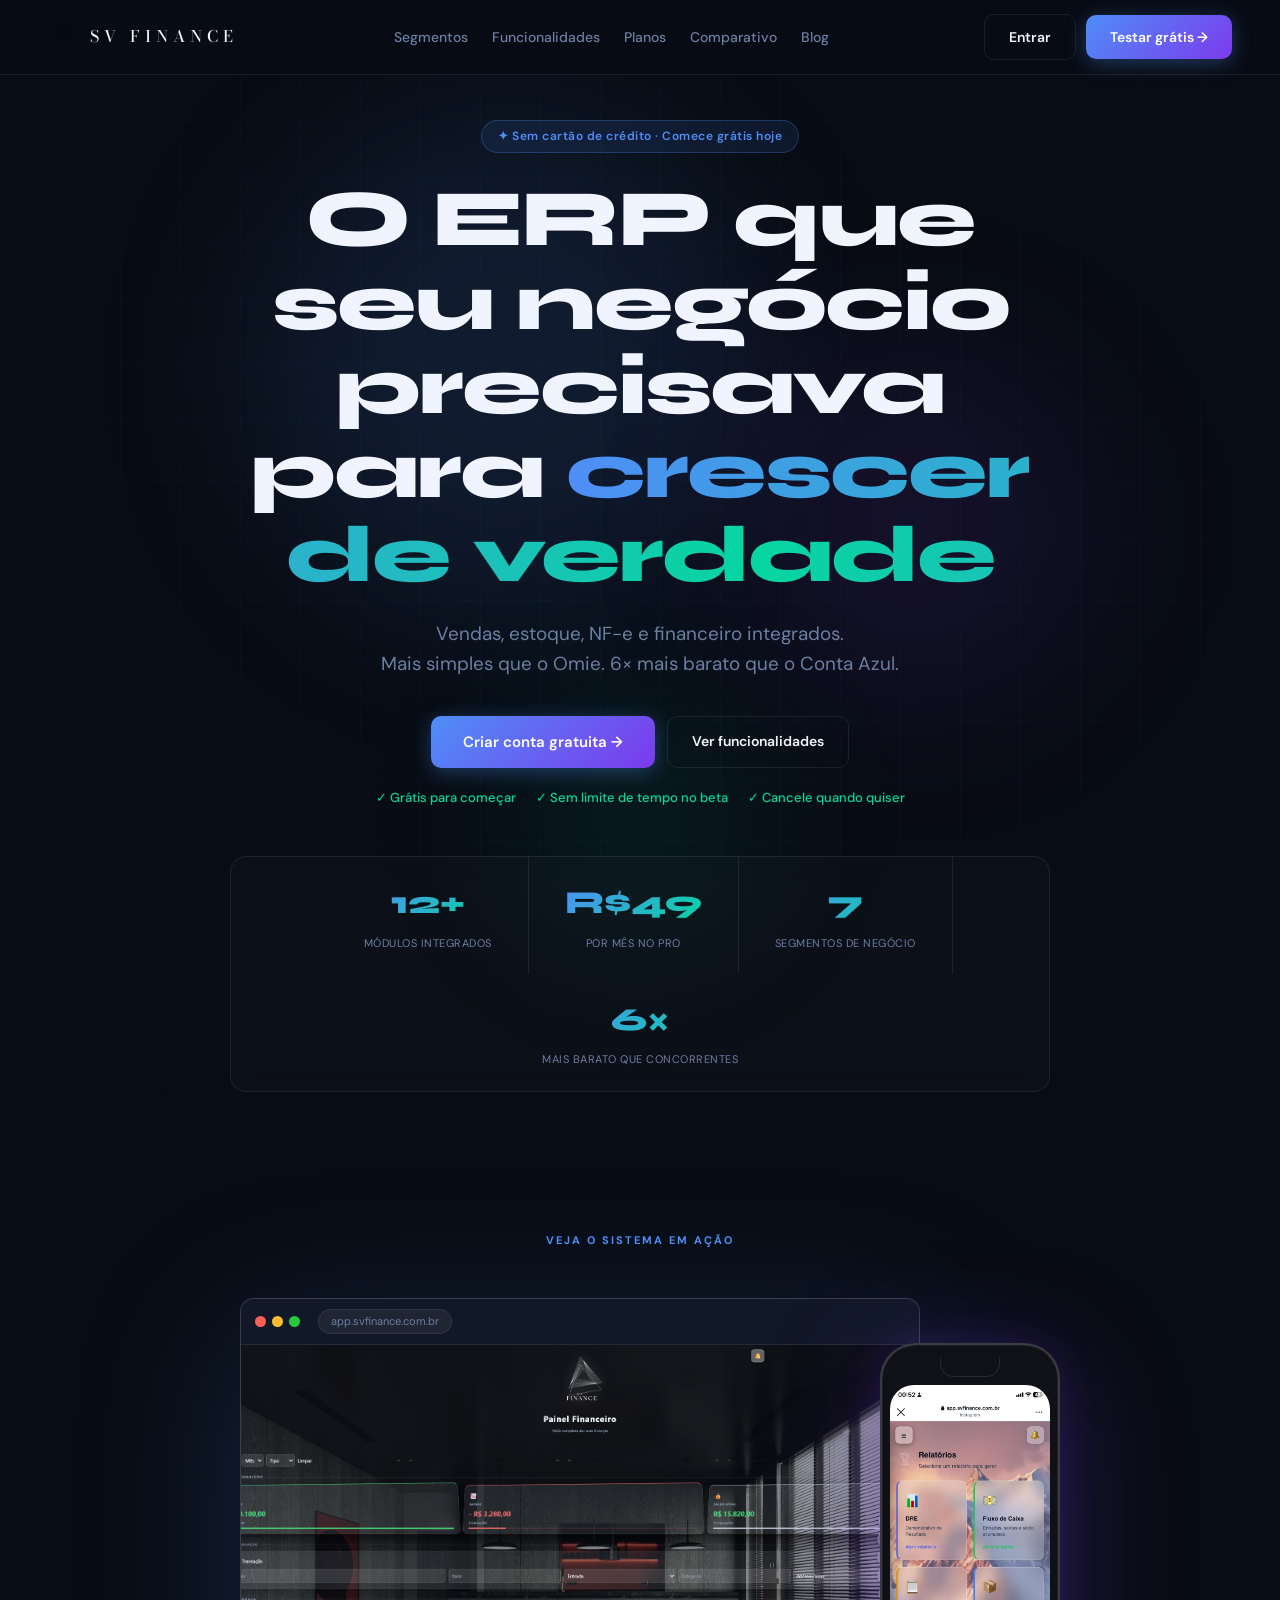
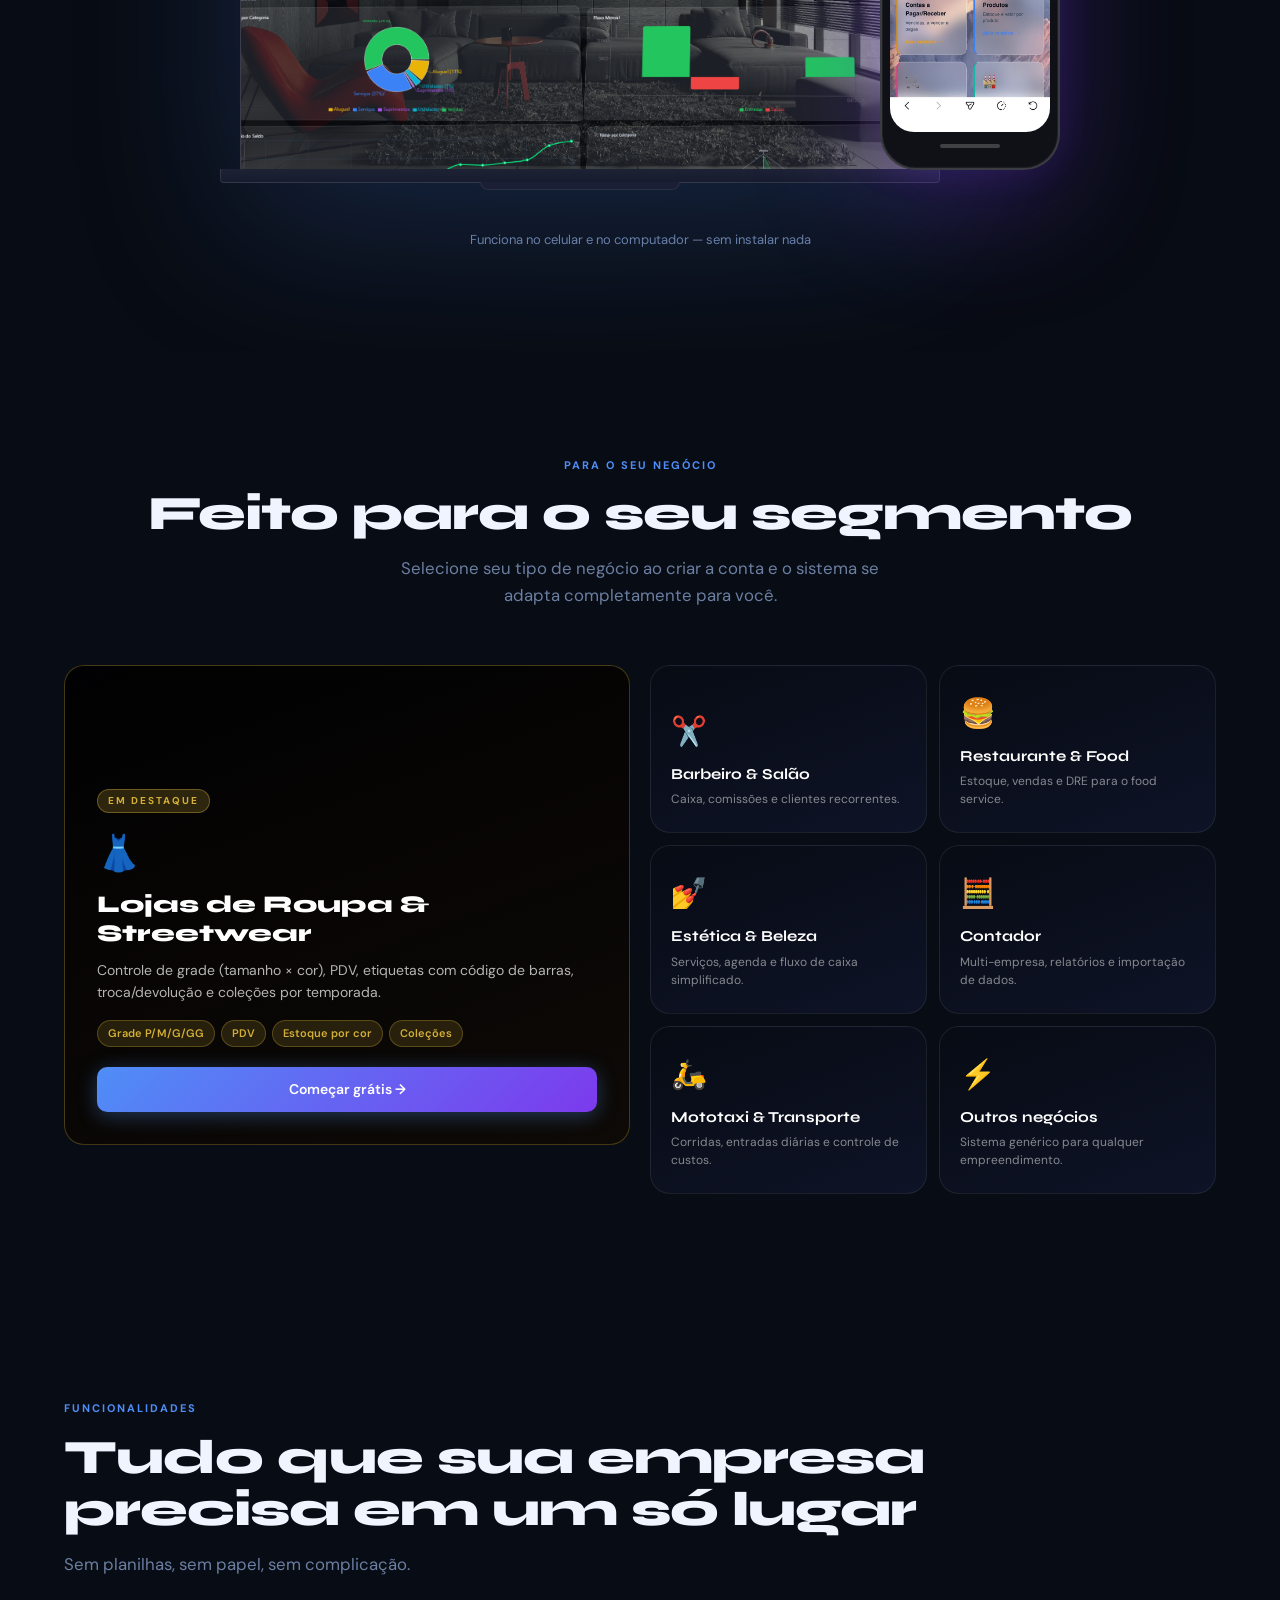
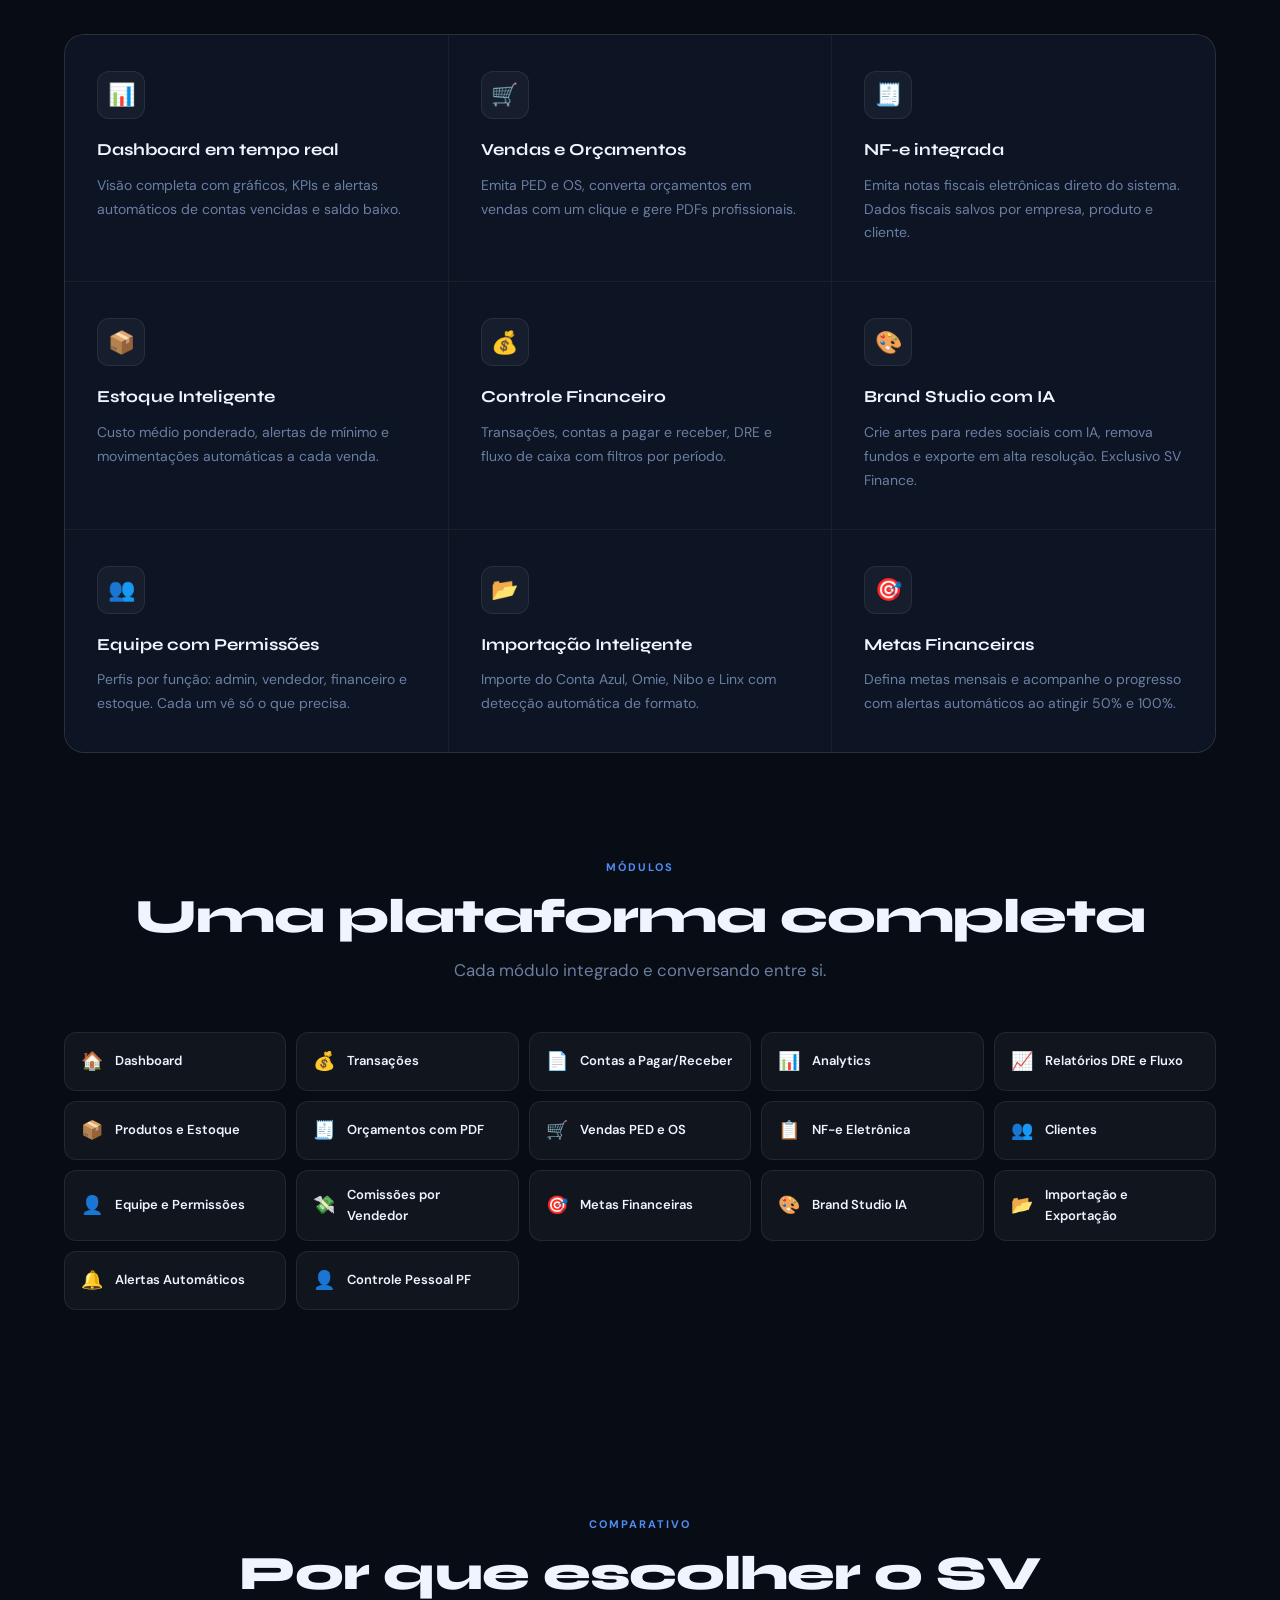
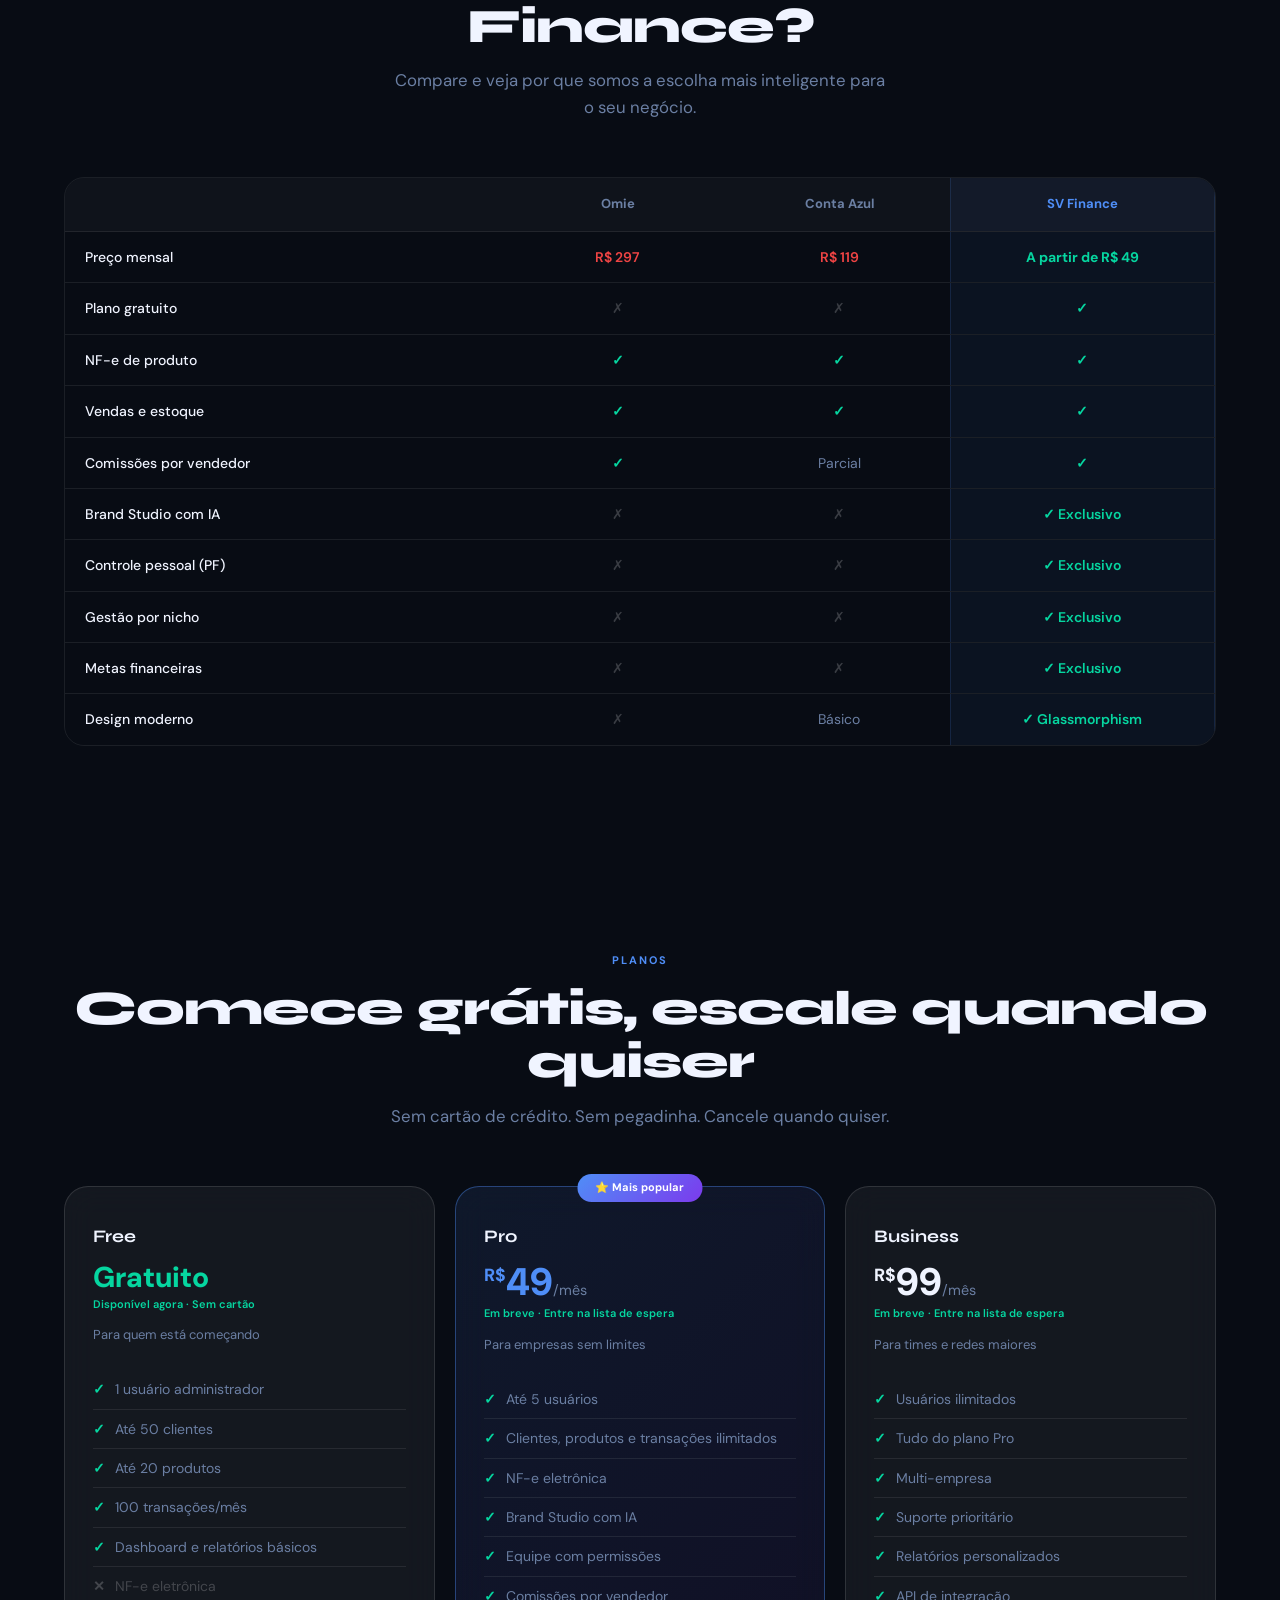
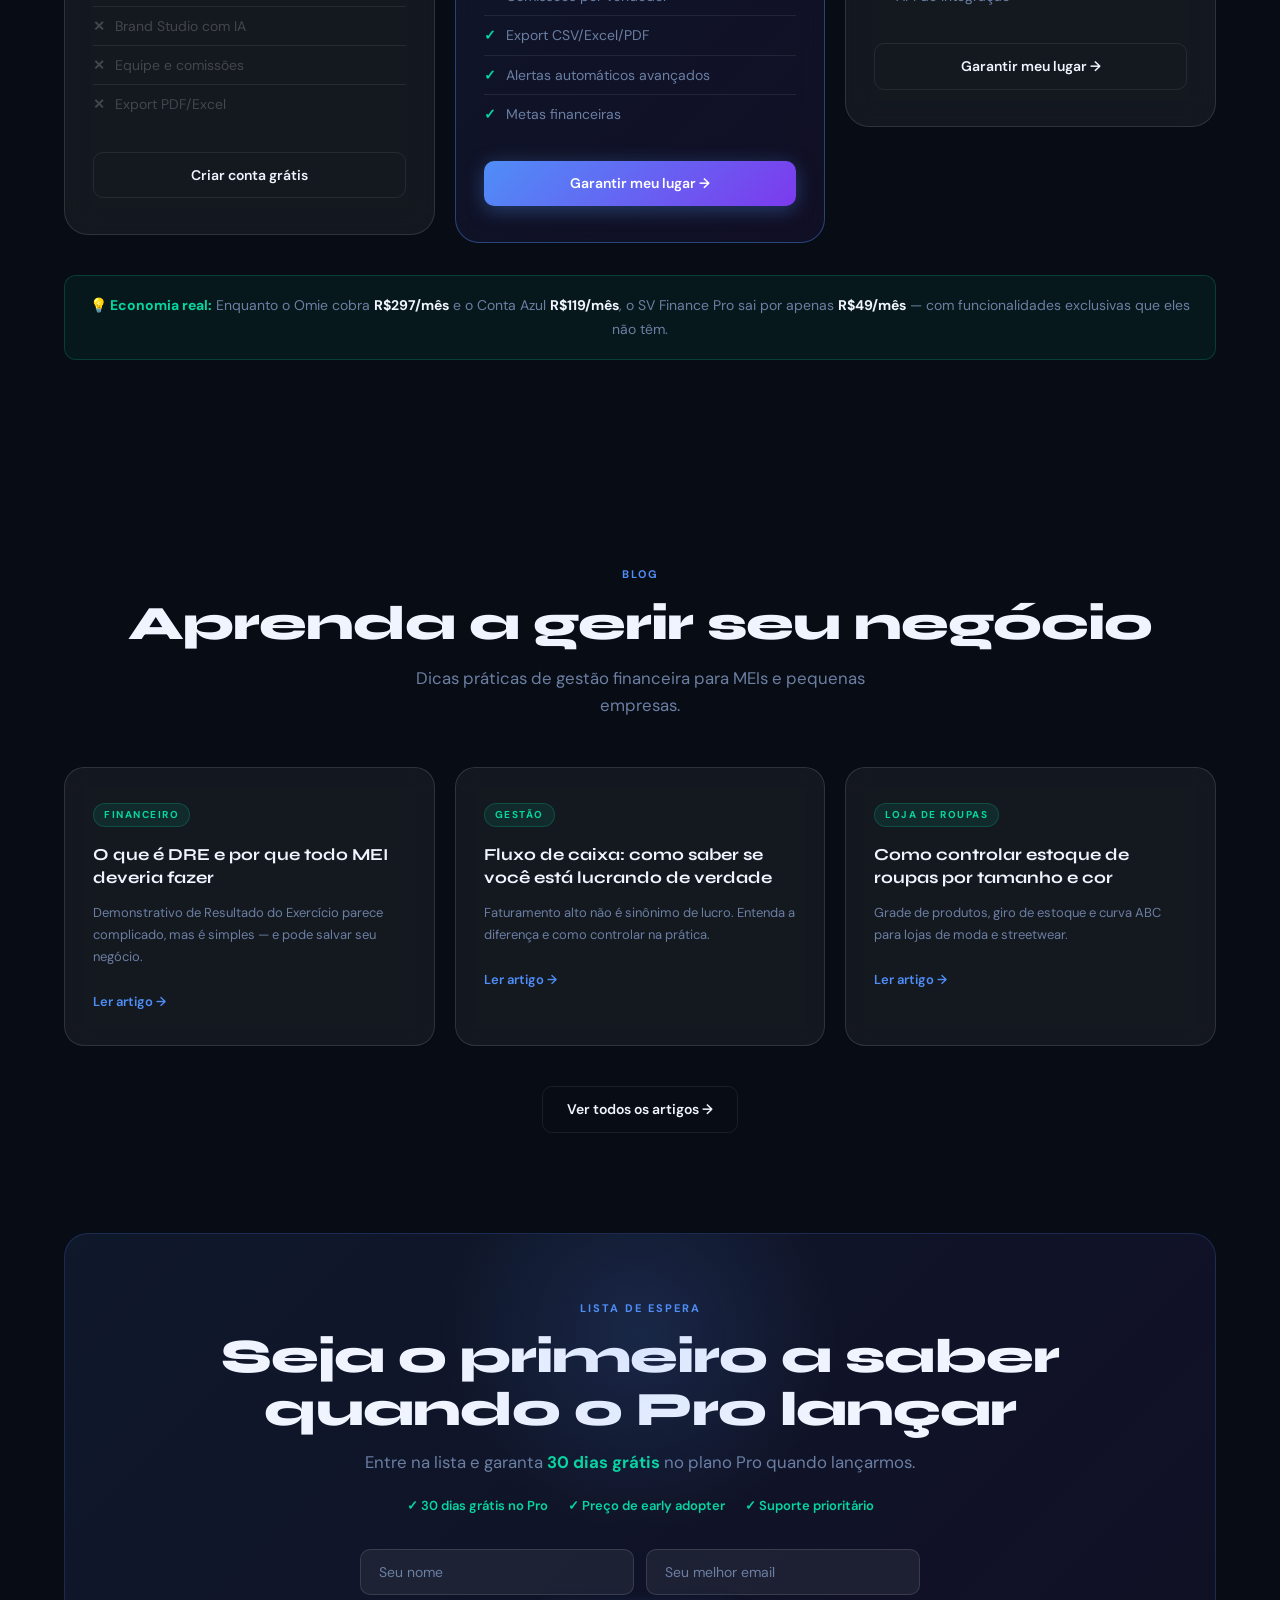
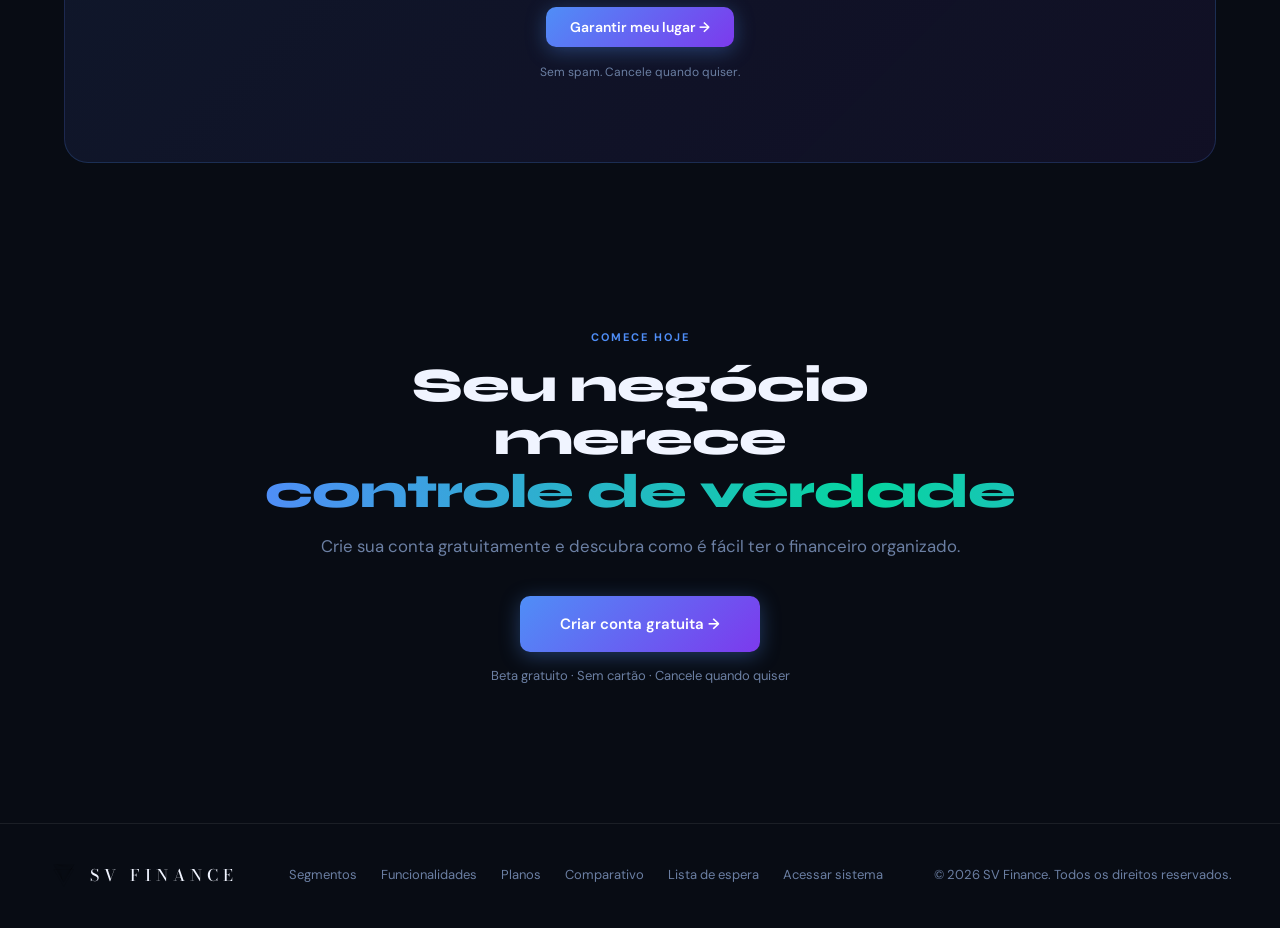
==== commit 5edcef73: "Upgrade LandingPage" ====
--- a/index.html
+++ b/index.html
@@ -3,10 +3,10 @@
 <head>
   <meta charset="UTF-8"/>
   <meta name="viewport" content="width=device-width, initial-scale=1.0"/>
-  <title>SV Finance — Controle Financeiro Inteligente</title>
-  <meta name="description" content="Sistema completo de gestão financeira para MEIs, pequenas empresas e contadores."/>
-  <meta property="og:title" content="SV Finance — Controle Financeiro Inteligente"/>
-  <meta property="og:description" content="Gestão financeira completa para MEIs, pequenas empresas e contadores."/>
+  <title>SV Finance — Gestão Financeira para Negócios que Crescem</title>
+  <meta name="description" content="Sistema completo de gestão financeira para MEIs, lojas, barbeiros, restaurantes e contadores. Mais simples que o Omie. Mais barato que o Conta Azul."/>
+  <meta property="og:title" content="SV Finance — Gestão Financeira Inteligente"/>
+  <meta property="og:description" content="ERP completo para pequenas empresas. Vendas, estoque, NF-e e relatórios — a partir de R$49/mês."/>
   <meta property="og:url" content="https://svfinance.com.br"/>
   <link rel="preconnect" href="https://fonts.googleapis.com"/>
   <link href="https://fonts.googleapis.com/css2?family=Bodoni+Moda:wght@400;500;600;700&family=Syne:wght@400;600;700;800&family=DM+Sans:wght@300;400;500&display=swap" rel="stylesheet"/>
@@ -15,24 +15,41 @@
 <body>
 
 <!-- NAV -->
-<nav>
+<nav id="main-nav">
   <a href="#" class="logo">
     <img src="img/logo.png" alt="SV Finance" class="logo-img"/>
     <span class="logo-text">SV Finance</span>
   </a>
   <div class="nav-links">
+    <a href="#segmentos">Segmentos</a>
     <a href="#funcionalidades">Funcionalidades</a>
-    <a href="#modulos">Módulos</a>
     <a href="#planos">Planos</a>
-    <a href="#para-quem">Para quem</a>
+    <a href="#comparativo">Comparativo</a>
     <a href="#blog">Blog</a>
   </div>
   <div class="nav-actions">
     <a href="https://app.svfinance.com.br" class="btn btn-ghost">Entrar</a>
-    <a href="https://app.svfinance.com.br" class="btn btn-primary">Começar grátis →</a>
+    <a href="https://app.svfinance.com.br" class="btn btn-primary">Testar grátis →</a>
   </div>
   <button class="nav-mobile-btn" id="nav-mobile-btn">☰</button>
 </nav>
+
+<!-- MOBILE MENU -->
+<div class="mobile-menu" id="mobile-menu">
+  <div class="mobile-menu-header">
+    <span class="logo-text" style="font-family:'Bodoni Moda',serif;letter-spacing:4px">SV Finance</span>
+    <button id="mobile-menu-close">✕</button>
+  </div>
+  <div class="mobile-menu-links">
+    <a href="#segmentos" onclick="closeMobileMenu()">Segmentos</a>
+    <a href="#funcionalidades" onclick="closeMobileMenu()">Funcionalidades</a>
+    <a href="#planos" onclick="closeMobileMenu()">Planos</a>
+    <a href="#comparativo" onclick="closeMobileMenu()">Comparativo</a>
+    <a href="https://app.svfinance.com.br" class="btn btn-ghost" style="margin-top:8px">Entrar</a>
+    <a href="https://app.svfinance.com.br" class="btn btn-primary">Testar grátis →</a>
+  </div>
+</div>
+<div class="mobile-menu-overlay" id="mobile-menu-overlay" onclick="closeMobileMenu()"></div>
 
 <!-- HERO -->
 <div class="hero">
@@ -41,53 +58,52 @@
   <div class="orb orb-3"></div>
 
   <div class="hero-content">
-    <div class="hero-badge">Beta gratuito — acesso liberado agora</div>
-    <div class="hero-line"></div>
+    <div class="hero-badge">✦ Sem cartão de crédito · Comece grátis hoje</div>
 
     <h1>
-      Controle financeiro<br/>
-      para quem <span class="shimmer-text">cresce de verdade</span>
+      O ERP que seu negócio<br/>
+      precisava para <span class="shimmer-text">crescer de verdade</span>
     </h1>
 
-    <p>Sistema completo para MEIs, pequenas empresas e contadores.<br/>Vendas, contas, estoque e relatórios — tudo integrado.</p>
+    <p>Vendas, estoque, NF-e e financeiro integrados.<br/>
+    Mais simples que o Omie. 6× mais barato que o Conta Azul.</p>
 
     <div class="hero-ctas">
-      <a href="https://app.svfinance.com.br" class="btn btn-primary">Criar conta gratuita →</a>
+      <a href="https://app.svfinance.com.br" class="btn btn-primary btn-hero">Criar conta gratuita →</a>
       <a href="#funcionalidades" class="btn btn-ghost">Ver funcionalidades</a>
+    </div>
+
+    <div class="hero-proof">
+      <span>✓ Grátis para começar</span>
+      <span>✓ Sem limite de tempo no beta</span>
+      <span>✓ Cancele quando quiser</span>
     </div>
 
     <div class="hero-stats">
       <div class="hero-stat">
-        <span class="hero-stat-num">
-          <span class="count" style="--to:100;--dur:1.8s">100</span>%
-        </span>
-        <span class="hero-stat-label">Gratuito no beta</span>
+        <span class="hero-stat-num"><span class="count" style="--to:12;--dur:1.5s">12</span>+</span>
+        <span class="hero-stat-label">Módulos integrados</span>
       </div>
       <div class="hero-stat">
-        <span class="hero-stat-num">
-          <span class="count" style="--to:12;--dur:1.5s;--delay:0.2s">12</span>+
-        </span>
-        <span class="hero-stat-label">Módulos integrados</span>
+        <span class="hero-stat-num">R$<span class="count" style="--to:49;--dur:1.8s;--delay:0.2s">49</span></span>
+        <span class="hero-stat-label">Por mês no Pro</span>
       </div>
       <div class="hero-stat">
-        <span class="hero-stat-num">
-          <span class="count" style="--to:3;--dur:1.2s;--delay:0.3s">3</span>
-        </span>
-        <span class="hero-stat-label">Planos disponíveis</span>
+        <span class="hero-stat-num"><span class="count" style="--to:7;--dur:1.2s;--delay:0.3s">7</span></span>
+        <span class="hero-stat-label">Segmentos de negócio</span>
       </div>
       <div class="hero-stat">
-        <span class="hero-stat-num">R$0</span>
-        <span class="hero-stat-label">Para começar</span>
-      </div>
-    </div>
-  </div>
-</div>
-
-<!-- MOCKUP SECTION — iPhone + Mac -->
+        <span class="hero-stat-num">6×</span>
+        <span class="hero-stat-label">Mais barato que concorrentes</span>
+      </div>
+    </div>
+  </div>
+</div>
+
+<!-- MOCKUP -->
 <div class="mockup-section reveal">
   <div class="mockup-label">Veja o sistema em ação</div>
   <div class="mockup-wrap">
-
     <div class="mac-wrap">
       <div class="mac-frame">
         <div class="mac-topbar">
@@ -99,82 +115,93 @@
         <div class="mac-screen">
           <img src="img/dashboard-preview.png" alt="SV Finance Dashboard" class="mac-img" id="mac-preview"/>
           <div class="mac-placeholder" id="mac-placeholder">
-            <div class="placeholder-inner">
-              <span style="font-size:2.5rem">📊</span>
-              <p>Dashboard Analytics</p>
-              <small>img/dashboard-preview.png</small>
-            </div>
+            <div class="placeholder-inner"><span style="font-size:2.5rem">📊</span><p>Dashboard Analytics</p><small>img/dashboard-preview.png</small></div>
           </div>
         </div>
       </div>
       <div class="mac-base"></div>
       <div class="mac-foot"></div>
     </div>
-
     <div class="iphone-wrap">
       <div class="iphone-frame">
         <div class="iphone-notch"></div>
         <div class="iphone-screen">
           <img src="img/mobile-preview.png" alt="SV Finance Mobile" class="iphone-img" id="iphone-preview"/>
           <div class="iphone-placeholder" id="iphone-placeholder">
-            <div class="placeholder-inner">
-              <span style="font-size:2rem">📱</span>
-              <p>App Mobile</p>
-              <small>img/mobile-preview.png</small>
-            </div>
+            <div class="placeholder-inner"><span style="font-size:2rem">📱</span><p>App Mobile</p><small>img/mobile-preview.png</small></div>
           </div>
         </div>
         <div class="iphone-home"></div>
       </div>
     </div>
-
   </div>
   <p class="mockup-caption">Funciona no celular e no computador — sem instalar nada</p>
 </div>
 
-<!-- NICHOS -->
-<div class="section-wrap nicho-section" id="nichos">
-  <div class="reveal" style="text-align:center;margin-bottom:48px">
+<!-- SEGMENTOS COM FOTO -->
+<div class="section-wrap" id="segmentos">
+  <div class="reveal" style="text-align:center;margin-bottom:56px">
     <div class="section-tag">Para o seu negócio</div>
     <h2>Feito para o seu segmento</h2>
-    <p class="section-sub" style="margin:0 auto">Selecione seu tipo de negócio ao criar a conta e o sistema se adapta pra você.</p>
-  </div>
-  <div class="nichos-grid reveal">
-    <div class="nicho-card">
-      <span class="nicho-icon">🧮</span>
-      <h3>Contador</h3>
-      <p>Multi-empresa, relatórios profissionais e importação de dados.</p>
-    </div>
-    <div class="nicho-card">
-      <span class="nicho-icon">✂️</span>
-      <h3>Barbeiro / Salão</h3>
-      <p>Controle de caixa, comissões e gestão de clientes recorrentes.</p>
-    </div>
-    <div class="nicho-card">
-      <span class="nicho-icon">🛵</span>
-      <h3>Mototaxi / Transporte</h3>
-      <p>Registro de corridas, entradas diárias e controle de custos.</p>
-    </div>
-    <div class="nicho-card">
-      <span class="nicho-icon">💅</span>
-      <h3>Designer de Unhas / Estética</h3>
-      <p>Agendamentos, serviços por cliente e fluxo de caixa simplificado.</p>
-    </div>
-    <div class="nicho-card">
-      <span class="nicho-icon">🍔</span>
-      <h3>Restaurante / Lanchonete</h3>
-      <p>Controle de estoque, vendas e DRE para o dia a dia do food.</p>
-    </div>
-    <div class="nicho-card">
-      <span class="nicho-icon">🛒</span>
-      <h3>Loja / Comércio</h3>
-      <p>Produtos, estoque, vendas e orçamentos — tudo em um lugar.</p>
-    </div>
-    <div class="nicho-card nicho-generic">
-      <span class="nicho-icon">⚡</span>
-      <h3>Outros negócios</h3>
-      <p>Sistema genérico completo para qualquer tipo de empreendimento.</p>
-    </div>
+    <p class="section-sub" style="margin:0 auto">Selecione seu tipo de negócio ao criar a conta e o sistema se adapta completamente para você.</p>
+  </div>
+
+  <div class="segments-grid reveal">
+
+    <!-- CARD GRANDE: Loja de Roupas / Streetwear -->
+    <div class="segment-card segment-featured" style="
+      background: linear-gradient(160deg, rgba(0,0,0,0.85) 0%, rgba(15,10,5,0.9) 100%),
+      url('img/streetwear-store.jpg') center/cover no-repeat;
+    ">
+      <div class="segment-content">
+        <div class="segment-tag">Em destaque</div>
+        <div class="segment-icon">👗</div>
+        <h3>Lojas de Roupa & Streetwear</h3>
+        <p>Controle de grade (tamanho × cor), PDV, etiquetas com código de barras, troca/devolução e coleções por temporada.</p>
+        <div class="segment-chips">
+          <span>Grade P/M/G/GG</span>
+          <span>PDV</span>
+          <span>Estoque por cor</span>
+          <span>Coleções</span>
+        </div>
+        <a href="https://app.svfinance.com.br" class="btn btn-primary" style="margin-top:20px;width:100%;justify-content:center">Começar grátis →</a>
+      </div>
+    </div>
+
+    <!-- DEMAIS SEGMENTOS -->
+    <div class="segment-small-grid">
+      <div class="segment-card segment-small" style="background:linear-gradient(160deg,rgba(8,12,20,0.95),rgba(15,20,40,0.95)),url('img/seg-barbeiro.jpg') center/cover">
+        <div class="segment-icon-sm">✂️</div>
+        <h4>Barbeiro & Salão</h4>
+        <p>Caixa, comissões e clientes recorrentes.</p>
+      </div>
+      <div class="segment-card segment-small" style="background:linear-gradient(160deg,rgba(8,12,20,0.95),rgba(15,20,40,0.95)),url('img/seg-restaurante.jpg') center/cover">
+        <div class="segment-icon-sm">🍔</div>
+        <h4>Restaurante & Food</h4>
+        <p>Estoque, vendas e DRE para o food service.</p>
+      </div>
+      <div class="segment-card segment-small" style="background:linear-gradient(160deg,rgba(8,12,20,0.95),rgba(15,20,40,0.95)),url('img/seg-estetica.jpg') center/cover">
+        <div class="segment-icon-sm">💅</div>
+        <h4>Estética & Beleza</h4>
+        <p>Serviços, agenda e fluxo de caixa simplificado.</p>
+      </div>
+      <div class="segment-card segment-small" style="background:linear-gradient(160deg,rgba(8,12,20,0.95),rgba(15,20,40,0.95)),url('img/seg-contador.jpg') center/cover">
+        <div class="segment-icon-sm">🧮</div>
+        <h4>Contador</h4>
+        <p>Multi-empresa, relatórios e importação de dados.</p>
+      </div>
+      <div class="segment-card segment-small" style="background:linear-gradient(160deg,rgba(8,12,20,0.95),rgba(15,20,40,0.95)),url('img/seg-mototaxi.jpg') center/cover">
+        <div class="segment-icon-sm">🛵</div>
+        <h4>Mototaxi & Transporte</h4>
+        <p>Corridas, entradas diárias e controle de custos.</p>
+      </div>
+      <div class="segment-card segment-small" style="background:linear-gradient(160deg,rgba(8,12,20,0.95),rgba(15,20,40,0.95))">
+        <div class="segment-icon-sm">⚡</div>
+        <h4>Outros negócios</h4>
+        <p>Sistema genérico para qualquer empreendimento.</p>
+      </div>
+    </div>
+
   </div>
 </div>
 
@@ -194,7 +221,17 @@
     <div class="feature-card">
       <div class="feature-icon">🛒</div>
       <h3>Vendas e Orçamentos</h3>
-      <p>Emita PED e OS, converta orçamentos em vendas com um clique e gere relatórios de faturamento.</p>
+      <p>Emita PED e OS, converta orçamentos em vendas com um clique e gere PDFs profissionais.</p>
+    </div>
+    <div class="feature-card">
+      <div class="feature-icon">🧾</div>
+      <h3>NF-e integrada</h3>
+      <p>Emita notas fiscais eletrônicas direto do sistema. Dados fiscais salvos por empresa, produto e cliente.</p>
+    </div>
+    <div class="feature-card">
+      <div class="feature-icon">📦</div>
+      <h3>Estoque Inteligente</h3>
+      <p>Custo médio ponderado, alertas de mínimo e movimentações automáticas a cada venda.</p>
     </div>
     <div class="feature-card">
       <div class="feature-icon">💰</div>
@@ -202,19 +239,24 @@
       <p>Transações, contas a pagar e receber, DRE e fluxo de caixa com filtros por período.</p>
     </div>
     <div class="feature-card">
-      <div class="feature-icon">📦</div>
-      <h3>Estoque Inteligente</h3>
-      <p>Custo médio ponderado, alertas de mínimo e movimentações automáticas a cada venda.</p>
+      <div class="feature-icon">🎨</div>
+      <h3>Brand Studio com IA</h3>
+      <p>Crie artes para redes sociais com IA, remova fundos e exporte em alta resolução. Exclusivo SV Finance.</p>
     </div>
     <div class="feature-card">
       <div class="feature-icon">👥</div>
-      <h3>Clientes e Equipe</h3>
-      <p>Carteira de clientes, perfis por função (admin, vendedor, financeiro) e comissões.</p>
+      <h3>Equipe com Permissões</h3>
+      <p>Perfis por função: admin, vendedor, financeiro e estoque. Cada um vê só o que precisa.</p>
     </div>
     <div class="feature-card">
       <div class="feature-icon">📂</div>
       <h3>Importação Inteligente</h3>
       <p>Importe do Conta Azul, Omie, Nibo e Linx com detecção automática de formato.</p>
+    </div>
+    <div class="feature-card">
+      <div class="feature-icon">🎯</div>
+      <h3>Metas Financeiras</h3>
+      <p>Defina metas mensais e acompanhe o progresso com alertas automáticos ao atingir 50% e 100%.</p>
     </div>
   </div>
 </div>
@@ -235,56 +277,101 @@
     <div class="module-chip"><span class="icon">📦</span><span class="name">Produtos e Estoque</span></div>
     <div class="module-chip"><span class="icon">🧾</span><span class="name">Orçamentos com PDF</span></div>
     <div class="module-chip"><span class="icon">🛒</span><span class="name">Vendas PED e OS</span></div>
+    <div class="module-chip"><span class="icon">📋</span><span class="name">NF-e Eletrônica</span></div>
     <div class="module-chip"><span class="icon">👥</span><span class="name">Clientes</span></div>
     <div class="module-chip"><span class="icon">👤</span><span class="name">Equipe e Permissões</span></div>
     <div class="module-chip"><span class="icon">💸</span><span class="name">Comissões por Vendedor</span></div>
     <div class="module-chip"><span class="icon">🎯</span><span class="name">Metas Financeiras</span></div>
+    <div class="module-chip"><span class="icon">🎨</span><span class="name">Brand Studio IA</span></div>
     <div class="module-chip"><span class="icon">📂</span><span class="name">Importação e Exportação</span></div>
     <div class="module-chip"><span class="icon">🔔</span><span class="name">Alertas Automáticos</span></div>
-  </div>
-</div>
-
-<!-- PARA QUEM -->
-<div class="section-wrap" id="para-quem">
-  <div class="reveal">
-    <div class="section-tag">Para quem</div>
-    <h2>Feito para quem trabalha de verdade</h2>
-    <p class="section-sub">Autônomo, dono de empresa ou contador — o SV Finance se adapta.</p>
-  </div>
-  <div class="forwho-grid reveal">
-    <div class="forwho-card">
-      <span class="card-icon">🏪</span>
-      <h3>MEIs e Pequenas Empresas</h3>
-      <p>Controle seu negócio sem precisar de contador no dia a dia.</p>
-      <ul class="forwho-list">
-        <li>Controle de vendas e faturamento</li>
-        <li>Contas a pagar e receber</li>
-        <li>Estoque e produtos</li>
-        <li>DRE e fluxo de caixa</li>
-        <li>Orçamentos em PDF</li>
-      </ul>
-    </div>
-    <div class="forwho-card">
-      <span class="card-icon">📋</span>
-      <h3>Contadores e Escritórios</h3>
-      <p>Gerencie múltiplas empresas com dados isolados por perfil.</p>
-      <ul class="forwho-list">
-        <li>Multi-empresa com isolamento total</li>
-        <li>Exportação CSV e Excel</li>
-        <li>Importação Conta Azul, Omie e Nibo</li>
-        <li>Relatórios profissionais em PDF</li>
-        <li>Controle de acesso por função</li>
-      </ul>
+    <div class="module-chip"><span class="icon">👤</span><span class="name">Controle Pessoal PF</span></div>
+  </div>
+</div>
+
+<!-- COMPARATIVO -->
+<div class="section-wrap" id="comparativo">
+  <div class="reveal" style="text-align:center;margin-bottom:56px">
+    <div class="section-tag">Comparativo</div>
+    <h2>Por que escolher o SV Finance?</h2>
+    <p class="section-sub" style="margin:0 auto">Compare e veja por que somos a escolha mais inteligente para o seu negócio.</p>
+  </div>
+  <div class="compare-table reveal">
+    <div class="compare-header">
+      <div class="compare-cell compare-feature-col"></div>
+      <div class="compare-cell">Omie</div>
+      <div class="compare-cell">Conta Azul</div>
+      <div class="compare-cell compare-highlight">SV Finance</div>
+    </div>
+    <div class="compare-row">
+      <div class="compare-cell compare-feature-col">Preço mensal</div>
+      <div class="compare-cell compare-bad">R$ 297</div>
+      <div class="compare-cell compare-bad">R$ 119</div>
+      <div class="compare-cell compare-good compare-highlight">A partir de R$ 49</div>
+    </div>
+    <div class="compare-row">
+      <div class="compare-cell compare-feature-col">Plano gratuito</div>
+      <div class="compare-cell compare-no">✗</div>
+      <div class="compare-cell compare-no">✗</div>
+      <div class="compare-cell compare-yes compare-highlight">✓</div>
+    </div>
+    <div class="compare-row">
+      <div class="compare-cell compare-feature-col">NF-e de produto</div>
+      <div class="compare-cell compare-yes">✓</div>
+      <div class="compare-cell compare-yes">✓</div>
+      <div class="compare-cell compare-yes compare-highlight">✓</div>
+    </div>
+    <div class="compare-row">
+      <div class="compare-cell compare-feature-col">Vendas e estoque</div>
+      <div class="compare-cell compare-yes">✓</div>
+      <div class="compare-cell compare-yes">✓</div>
+      <div class="compare-cell compare-yes compare-highlight">✓</div>
+    </div>
+    <div class="compare-row">
+      <div class="compare-cell compare-feature-col">Comissões por vendedor</div>
+      <div class="compare-cell compare-yes">✓</div>
+      <div class="compare-cell compare-partial">Parcial</div>
+      <div class="compare-cell compare-yes compare-highlight">✓</div>
+    </div>
+    <div class="compare-row">
+      <div class="compare-cell compare-feature-col">Brand Studio com IA</div>
+      <div class="compare-cell compare-no">✗</div>
+      <div class="compare-cell compare-no">✗</div>
+      <div class="compare-cell compare-yes compare-highlight">✓ Exclusivo</div>
+    </div>
+    <div class="compare-row">
+      <div class="compare-cell compare-feature-col">Controle pessoal (PF)</div>
+      <div class="compare-cell compare-no">✗</div>
+      <div class="compare-cell compare-no">✗</div>
+      <div class="compare-cell compare-yes compare-highlight">✓ Exclusivo</div>
+    </div>
+    <div class="compare-row">
+      <div class="compare-cell compare-feature-col">Gestão por nicho</div>
+      <div class="compare-cell compare-no">✗</div>
+      <div class="compare-cell compare-no">✗</div>
+      <div class="compare-cell compare-yes compare-highlight">✓ Exclusivo</div>
+    </div>
+    <div class="compare-row">
+      <div class="compare-cell compare-feature-col">Metas financeiras</div>
+      <div class="compare-cell compare-no">✗</div>
+      <div class="compare-cell compare-no">✗</div>
+      <div class="compare-cell compare-yes compare-highlight">✓ Exclusivo</div>
+    </div>
+    <div class="compare-row">
+      <div class="compare-cell compare-feature-col">Design moderno</div>
+      <div class="compare-cell compare-no">✗</div>
+      <div class="compare-cell compare-partial">Básico</div>
+      <div class="compare-cell compare-yes compare-highlight">✓ Glassmorphism</div>
     </div>
   </div>
 </div>
 
 <!-- PLANOS -->
 <div class="section-wrap" id="planos">
-  <div class="reveal" style="text-align:center;margin-bottom:48px">
+  <div class="reveal" style="text-align:center;margin-bottom:56px">
     <div class="section-tag">Planos</div>
     <h2>Comece grátis, escale quando quiser</h2>
-    <p class="section-sub" style="margin:0 auto">Sem cartão de crédito. Sem limite de tempo no beta.</p>
+    <p class="section-sub" style="margin:0 auto">Sem cartão de crédito. Sem pegadinha. Cancele quando quiser.</p>
   </div>
   <div class="plans-grid reveal">
 
@@ -294,15 +381,17 @@
         <div class="plan-price free">Gratuito</div>
         <div class="plan-coming-note">Disponível agora · Sem cartão</div>
       </div>
-      <div class="plan-desc">Para começar sem compromisso</div>
+      <div class="plan-desc">Para quem está começando</div>
       <ul class="plan-features">
-        <li>1 usuário (admin)</li>
+        <li>1 usuário administrador</li>
         <li>Até 50 clientes</li>
         <li>Até 20 produtos</li>
         <li>100 transações/mês</li>
-        <li class="no">Export CSV/Excel</li>
-        <li class="no">Relatórios PDF</li>
-        <li class="no">Equipe</li>
+        <li>Dashboard e relatórios básicos</li>
+        <li class="no">NF-e eletrônica</li>
+        <li class="no">Brand Studio com IA</li>
+        <li class="no">Equipe e comissões</li>
+        <li class="no">Export PDF/Excel</li>
       </ul>
       <a href="https://app.svfinance.com.br" class="btn btn-ghost">Criar conta grátis</a>
     </div>
@@ -311,39 +400,53 @@
       <div class="plan-badge">⭐ Mais popular</div>
       <div class="plan-name">Pro</div>
       <div class="plan-price-wrap">
-        <div class="plan-price pro" style="font-size:1.3rem;color:var(--primary)">Em breve</div>
-        <div class="plan-coming-note">Garanta seu lugar · Lista de espera aberta</div>
+        <div class="plan-price pro">
+          <span class="plan-currency">R$</span>49<span class="plan-period">/mês</span>
+        </div>
+        <div class="plan-coming-note">Em breve · Entre na lista de espera</div>
       </div>
       <div class="plan-desc">Para empresas sem limites</div>
       <ul class="plan-features">
         <li>Até 5 usuários</li>
-        <li>Tudo ilimitado</li>
-        <li>Export CSV/Excel</li>
-        <li>Relatórios PDF</li>
+        <li>Clientes, produtos e transações ilimitados</li>
+        <li>NF-e eletrônica</li>
+        <li>Brand Studio com IA</li>
         <li>Equipe com permissões</li>
         <li>Comissões por vendedor</li>
+        <li>Export CSV/Excel/PDF</li>
+        <li>Alertas automáticos avançados</li>
+        <li>Metas financeiras</li>
       </ul>
-      <a href="#newsletter" class="btn btn-primary">Entrar na lista de espera</a>
+      <a href="#newsletter" class="btn btn-primary">Garantir meu lugar →</a>
     </div>
 
     <div class="plan-card glass-card">
       <div class="plan-name">Business</div>
       <div class="plan-price-wrap">
-        <div class="plan-price business" style="font-size:1.3rem;color:var(--muted)">Em breve</div>
-        <div class="plan-coming-note">Garanta seu lugar · Lista de espera aberta</div>
-      </div>
-      <div class="plan-desc">Para equipes maiores</div>
+        <div class="plan-price business">
+          <span class="plan-currency">R$</span>99<span class="plan-period">/mês</span>
+        </div>
+        <div class="plan-coming-note">Em breve · Entre na lista de espera</div>
+      </div>
+      <div class="plan-desc">Para times e redes maiores</div>
       <ul class="plan-features">
         <li>Usuários ilimitados</li>
-        <li>Tudo ilimitado</li>
-        <li>Export CSV/Excel</li>
-        <li>Relatórios PDF</li>
-        <li>Equipe com permissões</li>
+        <li>Tudo do plano Pro</li>
+        <li>Multi-empresa</li>
         <li>Suporte prioritário</li>
+        <li>Relatórios personalizados</li>
+        <li>API de integração</li>
       </ul>
-      <a href="#newsletter" class="btn btn-ghost">Entrar na lista de espera</a>
-    </div>
-
+      <a href="#newsletter" class="btn btn-ghost">Garantir meu lugar →</a>
+    </div>
+
+  </div>
+
+  <!-- Mini comparativo de preço -->
+  <div class="price-compare-note reveal">
+    <span>💡 Economia real:</span>
+    Enquanto o Omie cobra <strong>R$297/mês</strong> e o Conta Azul <strong>R$119/mês</strong>,
+    o SV Finance Pro sai por apenas <strong>R$49/mês</strong> — com funcionalidades exclusivas que eles não têm.
   </div>
 </div>
 
@@ -368,9 +471,9 @@
       <a href="#" class="blog-link">Ler artigo →</a>
     </div>
     <div class="blog-card">
-      <div class="blog-tag">Estoque</div>
-      <h3>Custo médio ponderado: o que é e como calcular</h3>
-      <p>Aprenda a precificar seus produtos corretamente com o método mais usado no Brasil.</p>
+      <div class="blog-tag">Loja de Roupas</div>
+      <h3>Como controlar estoque de roupas por tamanho e cor</h3>
+      <p>Grade de produtos, giro de estoque e curva ABC para lojas de moda e streetwear.</p>
       <a href="#" class="blog-link">Ler artigo →</a>
     </div>
   </div>
@@ -379,24 +482,30 @@
   </div>
 </div>
 
-<!-- NEWSLETTER -->
+<!-- NEWSLETTER / LISTA DE ESPERA -->
 <div class="newsletter-wrap" id="newsletter">
   <div class="newsletter-card reveal">
-    <div class="section-tag">Newsletter</div>
-    <h2>Fique por dentro das novidades</h2>
-    <p>Receba atualizações sobre novas funcionalidades, dicas de gestão e o lançamento dos planos pagos.</p>
+    <div class="section-tag">Lista de espera</div>
+    <h2>Seja o primeiro a saber<br/>quando o Pro lançar</h2>
+    <p>Entre na lista e garanta <strong style="color:var(--accent)">30 dias grátis</strong> no plano Pro quando lançarmos.</p>
+    <div class="newsletter-benefits">
+      <span>✓ 30 dias grátis no Pro</span>
+      <span>✓ Preço de early adopter</span>
+      <span>✓ Suporte prioritário</span>
+    </div>
     <form class="newsletter-form" id="nl-form">
-      <input type="email" class="newsletter-input" placeholder="Seu melhor email" required/>
-      <button type="submit" class="btn btn-primary">Quero receber →</button>
+      <input type="text" class="newsletter-input" placeholder="Seu nome" id="nl-name" required/>
+      <input type="email" class="newsletter-input" placeholder="Seu melhor email" id="nl-email" required/>
+      <button type="submit" class="btn btn-primary">Garantir meu lugar →</button>
     </form>
     <div class="newsletter-success" id="nl-success">
-      ✅ Incrível! Você está na lista. Avisaremos em primeira mão!
+      🎉 Incrível! Você está na lista. Avisaremos em primeira mão com desconto exclusivo!
     </div>
     <p style="margin-top:16px;font-size:12px;color:var(--muted)">Sem spam. Cancele quando quiser.</p>
   </div>
 </div>
 
-<!-- CTA -->
+<!-- CTA FINAL -->
 <div class="cta-section reveal">
   <div class="section-tag">Comece hoje</div>
   <h2>Seu negócio merece<br/><span class="shimmer-text">controle de verdade</span></h2>
@@ -414,11 +523,11 @@
     <span class="logo-text">SV Finance</span>
   </a>
   <div class="footer-links">
+    <a href="#segmentos">Segmentos</a>
     <a href="#funcionalidades">Funcionalidades</a>
     <a href="#planos">Planos</a>
-    <a href="#para-quem">Para quem</a>
-    <a href="#blog">Blog</a>
-    <a href="#newsletter">Newsletter</a>
+    <a href="#comparativo">Comparativo</a>
+    <a href="#newsletter">Lista de espera</a>
     <a href="https://app.svfinance.com.br">Acessar sistema</a>
   </div>
   <p>© 2026 SV Finance. Todos os direitos reservados.</p>
@@ -426,4 +535,4 @@
 
 <script src="js/main.js"></script>
 </body>
-</html>
+</html>
--- a/css/style.css
+++ b/css/style.css
@@ -15,7 +15,6 @@
 }
 
 html { scroll-behavior: smooth; }
-
 body {
   background: var(--bg);
   color: var(--text);
@@ -24,7 +23,6 @@
   line-height: 1.6;
   overflow-x: hidden;
 }
-
 body::after {
   content: '';
   position: fixed; inset: 0; pointer-events: none; z-index: 0;
@@ -43,58 +41,47 @@
   backdrop-filter: blur(20px);
   border-bottom: 1px solid var(--border);
 }
-
-/* LOGO — Bodoni igual ao login */
 .logo {
-  font-family: 'Bodoni Moda', 'Bodoni MT', Georgia, serif;
-  font-weight: 500;
-  font-size: 1rem;
-  letter-spacing: 5px;
-  color: var(--text);
-  text-decoration: none;
-  display: flex;
-  align-items: center;
-  gap: 10px;
-  text-transform: uppercase;
-  flex-shrink: 0;
-  max-width: 220px;
-}
-.logo-img {
-  width: 32px !important;
-  height: 32px !important;
-  min-width: 32px;
-  max-width: 32px;
-  object-fit: contain;
-  display: block;
-  flex-shrink: 0;
-}
-.logo-text {
   font-family: 'Bodoni Moda', Georgia, serif;
-  font-weight: 500;
-  letter-spacing: 5px;
-  font-size: 1rem;
-  text-transform: uppercase;
-  white-space: nowrap;
-}
-.logo-icon { display: none !important; }
-
-.nav-links {
-  display: flex; align-items: center; gap: 24px;
-  flex: 1; justify-content: center;
-}
-.nav-links a {
-  color: var(--muted); text-decoration: none;
-  font-size: 14px; font-weight: 500; transition: color 0.2s;
-  white-space: nowrap;
-}
+  font-weight: 500; font-size: 1rem; letter-spacing: 5px;
+  color: var(--text); text-decoration: none;
+  display: flex; align-items: center; gap: 10px;
+  text-transform: uppercase; flex-shrink: 0; max-width: 220px;
+}
+.logo-img { width: 32px; height: 32px; min-width: 32px; object-fit: contain; display: block; flex-shrink: 0; }
+.logo-text { font-family: 'Bodoni Moda', Georgia, serif; font-weight: 500; letter-spacing: 5px; font-size: 1rem; text-transform: uppercase; white-space: nowrap; }
+.nav-links { display: flex; align-items: center; gap: 24px; flex: 1; justify-content: center; }
+.nav-links a { color: var(--muted); text-decoration: none; font-size: 14px; font-weight: 500; transition: color 0.2s; white-space: nowrap; }
 .nav-links a:hover, .nav-links a.active { color: var(--text); }
 .nav-actions { display: flex; gap: 10px; align-items: center; flex-shrink: 0; }
 .nav-mobile-btn {
-  display: none;
-  background: none; border: 1px solid var(--border);
-  color: var(--text); padding: 6px 12px;
-  border-radius: 8px; cursor: pointer; font-size: 18px;
-}
+  display: none; background: none; border: 1px solid var(--border);
+  color: var(--text); padding: 6px 12px; border-radius: 8px; cursor: pointer; font-size: 18px;
+}
+
+/* ── MOBILE MENU ── */
+.mobile-menu {
+  position: fixed; top: 0; right: -100%; bottom: 0; width: 80vw; max-width: 300px;
+  background: rgba(8,12,20,0.98); backdrop-filter: blur(24px);
+  border-left: 1px solid var(--border); z-index: 200;
+  transition: right 0.3s cubic-bezier(0.4,0,0.2,1);
+  display: flex; flex-direction: column; padding: 24px;
+}
+.mobile-menu.open { right: 0; }
+.mobile-menu-header {
+  display: flex; justify-content: space-between; align-items: center;
+  margin-bottom: 32px; padding-bottom: 16px; border-bottom: 1px solid var(--border);
+}
+.mobile-menu-header button { background: none; border: none; color: var(--muted); font-size: 20px; cursor: pointer; }
+.mobile-menu-links { display: flex; flex-direction: column; gap: 8px; }
+.mobile-menu-links a { color: var(--muted); text-decoration: none; font-size: 15px; font-weight: 500; padding: 10px 0; border-bottom: 1px solid var(--border); transition: color 0.2s; }
+.mobile-menu-links a:hover { color: var(--text); }
+.mobile-menu-links .btn { margin-top: 8px; text-align: center; justify-content: center; }
+.mobile-menu-overlay {
+  position: fixed; inset: 0; background: rgba(0,0,0,0.5); z-index: 199;
+  opacity: 0; pointer-events: none; transition: opacity 0.3s;
+}
+.mobile-menu-overlay.open { opacity: 1; pointer-events: all; }
 
 /* ── BUTTONS ── */
 .btn {
@@ -110,316 +97,203 @@
 .btn-primary:hover { transform: translateY(-1px); box-shadow: 0 8px 28px rgba(79,142,247,0.45); }
 .btn-ghost { background: transparent; color: var(--text); border: 1px solid var(--border); }
 .btn-ghost:hover { background: var(--surface); }
+.btn-hero { padding: 14px 32px; font-size: 15px; }
 
 /* ── HERO ── */
 .hero {
   position: relative; z-index: 1;
   min-height: 100vh;
   display: flex; align-items: center; justify-content: center;
-  text-align: center; padding: 120px 24px 80px;
-  overflow: hidden;
-}
-
-.orb {
-  position: absolute; border-radius: 50%;
-  filter: blur(80px); pointer-events: none;
-  animation: orbFloat 8s ease-in-out infinite;
-}
+  text-align: center; padding: 120px 24px 80px; overflow: hidden;
+}
+.orb { position: absolute; border-radius: 50%; filter: blur(80px); pointer-events: none; animation: orbFloat 8s ease-in-out infinite; }
 .orb-1 { width: 500px; height: 500px; background: rgba(79,142,247,0.12); top: 10%; left: 20%; animation-delay: 0s; }
 .orb-2 { width: 350px; height: 350px; background: rgba(124,58,237,0.10); top: 30%; right: 15%; animation-delay: 3s; }
 .orb-3 { width: 250px; height: 250px; background: rgba(6,214,160,0.08); bottom: 20%; left: 40%; animation-delay: 5s; }
-
-.hero-content { position: relative; z-index: 2; max-width: 800px; }
-
+.hero-content { position: relative; z-index: 2; max-width: 820px; }
 .hero-badge {
   display: inline-flex; align-items: center; gap: 8px;
   padding: 6px 16px; border-radius: 100px;
   background: rgba(79,142,247,0.1); border: 1px solid rgba(79,142,247,0.25);
   font-size: 12px; font-weight: 600; color: var(--primary);
-  letter-spacing: 0.5px; text-transform: uppercase; margin-bottom: 24px;
-  animation: fadeUp 0.6s ease both;
-}
-.hero-badge::before { content: '●'; font-size: 8px; color: var(--accent); animation: pulse 2s infinite; }
-
-.hero-line {
-  width: 60px; height: 2px; margin: 0 auto 24px;
-  background: linear-gradient(90deg, transparent, var(--primary), var(--accent), transparent);
-  background-size: 200% auto;
-  animation: shimmer 2.5s linear infinite;
-}
-
+  letter-spacing: 0.5px; margin-bottom: 24px; animation: fadeUp 0.6s ease both;
+}
 h1 {
   font-family: 'Syne', sans-serif;
-  font-size: clamp(2.8rem, 7vw, 5.5rem);
-  font-weight: 800; line-height: 1.05;
-  letter-spacing: -2px; margin-bottom: 22px;
-  animation: fadeUp 0.6s 0.1s ease both;
-}
-
+  font-size: clamp(2.6rem, 6.5vw, 5rem);
+  font-weight: 800; line-height: 1.05; letter-spacing: -2px;
+  margin-bottom: 22px; animation: fadeUp 0.6s 0.1s ease both;
+}
 .shimmer-text {
   background: linear-gradient(90deg, var(--primary) 0%, var(--accent) 40%, var(--primary) 80%);
   background-size: 200% auto;
   -webkit-background-clip: text; -webkit-text-fill-color: transparent; background-clip: text;
   animation: shimmer 3s linear infinite;
 }
-
 .hero p {
   font-size: clamp(1rem, 2vw, 1.18rem); color: var(--muted);
-  max-width: 540px; margin: 0 auto 36px;
+  max-width: 560px; margin: 0 auto 36px;
   animation: fadeUp 0.6s 0.2s ease both;
 }
-
 .hero-ctas {
   display: flex; gap: 12px; justify-content: center; flex-wrap: wrap;
-  animation: fadeUp 0.6s 0.3s ease both; margin-bottom: 64px;
-}
-.hero-ctas .btn-primary { padding: 14px 32px; font-size: 15px; }
-
-/* ── HERO STATS ── */
+  animation: fadeUp 0.6s 0.3s ease both; margin-bottom: 20px;
+}
+.hero-proof {
+  display: flex; gap: 20px; justify-content: center; flex-wrap: wrap;
+  font-size: 13px; color: var(--accent); font-weight: 500;
+  animation: fadeUp 0.6s 0.35s ease both; margin-bottom: 48px;
+}
 .hero-stats {
   display: flex; justify-content: center; flex-wrap: wrap;
-  animation: fadeUp 0.6s 0.4s ease both; position: relative; z-index: 2;
-}
-.hero-stat {
-  text-align: center; padding: 20px 40px;
-  border-right: 1px solid var(--border);
-}
+  border: 1px solid var(--border); border-radius: 16px;
+  background: rgba(255,255,255,0.02); backdrop-filter: blur(12px);
+  animation: fadeUp 0.6s 0.4s ease both;
+}
+.hero-stat { text-align: center; padding: 20px 36px; border-right: 1px solid var(--border); }
 .hero-stat:last-child { border-right: none; }
 .hero-stat-num {
-  font-family: 'Syne', sans-serif; font-size: 2.2rem; font-weight: 800;
+  font-family: 'Syne', sans-serif; font-size: 2rem; font-weight: 800;
   background: linear-gradient(135deg, var(--primary), var(--accent));
   -webkit-background-clip: text; -webkit-text-fill-color: transparent; background-clip: text;
   display: block;
 }
-
-@property --num {
-  syntax: "<integer>";
-  initial-value: 0;
-  inherits: false;
-}
-.count {
-  --delay: 0s;
-  animation: countUp var(--dur, 1.5s) var(--delay, 0s) cubic-bezier(0.22, 1, 0.36, 1) both;
-  counter-reset: num var(--num);
-}
+@property --num { syntax: "<integer>"; initial-value: 0; inherits: false; }
+.count { --delay: 0s; animation: countUp var(--dur, 1.5s) var(--delay, 0s) cubic-bezier(0.22,1,0.36,1) both; counter-reset: num var(--num); }
 .count::before { content: counter(num); }
 .count { font-size: 0; display: inline; }
-.count::before { font-size: 2.2rem; }
+.count::before { font-size: 2rem; }
 @keyframes countUp { from { --num: 0; } to { --num: var(--to); } }
-.hero-stat-label { font-size: 12px; color: var(--muted); margin-top: 4px; text-transform: uppercase; letter-spacing: 0.5px; }
-
-/* ── MOCKUP SECTION ── */
-.mockup-section {
-  position: relative; z-index: 1;
-  padding: 60px 24px 100px;
-  text-align: center;
-  overflow: hidden;
-}
-.mockup-label {
-  font-size: 11px; font-weight: 700; letter-spacing: 2px;
-  text-transform: uppercase; color: var(--primary); margin-bottom: 48px;
-}
-.mockup-wrap {
-  display: flex;
-  align-items: flex-end;
-  justify-content: center;
-  gap: 0;
-  position: relative;
-  max-width: 1100px;
-  margin: 0 auto;
-}
+.hero-stat-label { font-size: 11px; color: var(--muted); margin-top: 4px; text-transform: uppercase; letter-spacing: 0.5px; }
+
+/* ── MOCKUP ── */
+.mockup-section { position: relative; z-index: 1; padding: 60px 24px 100px; text-align: center; overflow: hidden; }
+.mockup-label { font-size: 11px; font-weight: 700; letter-spacing: 2px; text-transform: uppercase; color: var(--primary); margin-bottom: 48px; }
+.mockup-wrap { display: flex; align-items: flex-end; justify-content: center; gap: 0; position: relative; max-width: 1100px; margin: 0 auto; }
 .mockup-caption { margin-top: 40px; font-size: 13px; color: var(--muted); }
-
-/* MacBook */
-.mac-wrap {
-  display: flex; flex-direction: column; align-items: center;
-  position: relative; z-index: 2;
-  filter: drop-shadow(0 40px 80px rgba(79,142,247,0.2));
-  animation: floatMac 6s ease-in-out infinite;
-}
-.mac-frame {
-  width: 680px;
-  background: #1a1a2e;
-  border-radius: 14px 14px 0 0;
-  border: 1.5px solid rgba(255,255,255,0.15);
-  border-bottom: none;
-  overflow: hidden;
-}
-.mac-topbar {
-  background: #111827; padding: 10px 14px;
-  display: flex; align-items: center; gap: 6px;
-  border-bottom: 1px solid rgba(255,255,255,0.08);
-}
+.mac-wrap { display: flex; flex-direction: column; align-items: center; position: relative; z-index: 2; filter: drop-shadow(0 40px 80px rgba(79,142,247,0.2)); animation: floatMac 6s ease-in-out infinite; }
+.mac-frame { width: 680px; background: #1a1a2e; border-radius: 14px 14px 0 0; border: 1.5px solid rgba(255,255,255,0.15); border-bottom: none; overflow: hidden; }
+.mac-topbar { background: #111827; padding: 10px 14px; display: flex; align-items: center; gap: 6px; border-bottom: 1px solid rgba(255,255,255,0.08); }
 .mac-dot { width: 11px; height: 11px; border-radius: 50%; display: inline-block; }
-.mac-url {
-  margin-left: 12px; font-size: 11px; color: var(--muted);
-  background: rgba(255,255,255,0.06); padding: 3px 12px;
-  border-radius: 20px; border: 1px solid var(--border);
-}
-.mac-screen {
-  width: 100%; aspect-ratio: 16/10;
-  background: var(--bg2); position: relative; overflow: hidden;
-}
+.mac-url { margin-left: 12px; font-size: 11px; color: var(--muted); background: rgba(255,255,255,0.06); padding: 3px 12px; border-radius: 20px; border: 1px solid var(--border); }
+.mac-screen { width: 100%; aspect-ratio: 16/10; background: var(--bg2); position: relative; overflow: hidden; }
 .mac-img { width: 100%; height: 100%; object-fit: cover; object-position: top; display: block; }
-.mac-placeholder {
-  position: absolute; inset: 0;
-  display: flex; align-items: center; justify-content: center;
-  background: linear-gradient(135deg, var(--bg2), #0a1628);
-}
-.mac-base {
-  width: 720px; height: 14px;
-  background: linear-gradient(180deg, #1e2235, #161b2e);
-  border-radius: 0 0 4px 4px;
-  border: 1.5px solid rgba(255,255,255,0.1); border-top: none;
-}
-.mac-foot {
-  width: 200px; height: 8px; background: #1a1f35;
-  border-radius: 0 0 12px 12px;
-  border: 1px solid rgba(255,255,255,0.08); border-top: none; margin-top: -1px;
-}
-
-/* iPhone */
-.iphone-wrap {
-  position: relative; z-index: 3;
-  margin-left: -60px; margin-bottom: 20px;
-  filter: drop-shadow(0 30px 60px rgba(124,58,237,0.3));
-  animation: floatPhone 6s ease-in-out infinite;
-  animation-delay: 1s;
-}
-.iphone-frame {
-  width: 180px; background: #0f1117;
-  border-radius: 36px; border: 2px solid rgba(255,255,255,0.18);
-  padding: 12px 8px 20px; position: relative;
-  box-shadow: inset 0 0 0 1px rgba(255,255,255,0.06), 0 0 40px rgba(124,58,237,0.15);
-}
-.iphone-notch {
-  width: 60px; height: 20px; background: #0f1117;
-  border-radius: 0 0 14px 14px; margin: 0 auto 8px;
-  border: 1.5px solid rgba(255,255,255,0.1); border-top: none;
-}
-.iphone-screen {
-  width: 100%; aspect-ratio: 9/19.5;
-  background: var(--bg2); border-radius: 24px; overflow: hidden; position: relative;
-}
+.mac-placeholder { position: absolute; inset: 0; display: flex; align-items: center; justify-content: center; background: linear-gradient(135deg, var(--bg2), #0a1628); }
+.mac-base { width: 720px; height: 14px; background: linear-gradient(180deg, #1e2235, #161b2e); border-radius: 0 0 4px 4px; border: 1.5px solid rgba(255,255,255,0.1); border-top: none; }
+.mac-foot { width: 200px; height: 8px; background: #1a1f35; border-radius: 0 0 12px 12px; border: 1px solid rgba(255,255,255,0.08); border-top: none; margin-top: -1px; }
+.iphone-wrap { position: relative; z-index: 3; margin-left: -60px; margin-bottom: 20px; filter: drop-shadow(0 30px 60px rgba(124,58,237,0.3)); animation: floatPhone 6s ease-in-out infinite; animation-delay: 1s; }
+.iphone-frame { width: 180px; background: #0f1117; border-radius: 36px; border: 2px solid rgba(255,255,255,0.18); padding: 12px 8px 20px; position: relative; box-shadow: inset 0 0 0 1px rgba(255,255,255,0.06), 0 0 40px rgba(124,58,237,0.15); }
+.iphone-notch { width: 60px; height: 20px; background: #0f1117; border-radius: 0 0 14px 14px; margin: 0 auto 8px; border: 1.5px solid rgba(255,255,255,0.1); border-top: none; }
+.iphone-screen { width: 100%; aspect-ratio: 9/19.5; background: var(--bg2); border-radius: 24px; overflow: hidden; position: relative; }
 .iphone-img { width: 100%; height: 100%; object-fit: cover; object-position: top; display: block; }
-.iphone-placeholder {
-  position: absolute; inset: 0;
-  display: flex; align-items: center; justify-content: center;
-  background: linear-gradient(135deg, #0f1520, #1a0a2e);
-}
-.iphone-home {
-  width: 60px; height: 4px; background: rgba(255,255,255,0.2);
-  border-radius: 2px; margin: 12px auto 0;
-}
-
+.iphone-placeholder { position: absolute; inset: 0; display: flex; align-items: center; justify-content: center; background: linear-gradient(135deg, #0f1520, #1a0a2e); }
+.iphone-home { width: 60px; height: 4px; background: rgba(255,255,255,0.2); border-radius: 2px; margin: 12px auto 0; }
 .placeholder-inner { text-align: center; color: var(--muted); padding: 20px; }
 .placeholder-inner p { font-size: 12px; margin-top: 8px; }
 .placeholder-inner small { font-size: 10px; opacity: 0.5; display: block; margin-top: 4px; }
 
-/* ── NICHOS ── */
-.nicho-section { background: transparent; }
-.nichos-grid { display: grid; grid-template-columns: repeat(auto-fit, minmax(260px, 1fr)); gap: 16px; }
-.nicho-card {
-  background: var(--glass); border: 1px solid var(--glass-border);
-  backdrop-filter: blur(12px); border-radius: 18px; padding: 28px 24px;
-  transition: all 0.3s; cursor: default; position: relative; overflow: hidden;
-}
-.nicho-card::before {
-  content: ''; position: absolute; top: 0; left: 0; right: 0; height: 1px;
-  background: linear-gradient(90deg, transparent, rgba(79,142,247,0.4), transparent);
-  opacity: 0; transition: opacity 0.3s;
-}
-.nicho-card:hover {
-  border-color: rgba(79,142,247,0.35); background: rgba(79,142,247,0.07);
-  transform: translateY(-4px); box-shadow: 0 20px 40px rgba(79,142,247,0.1);
-}
-.nicho-card:hover::before { opacity: 1; }
-.nicho-icon { font-size: 2rem; display: block; margin-bottom: 14px; }
-.nicho-card h3 { font-family: 'Syne', sans-serif; font-size: 1rem; font-weight: 700; margin-bottom: 8px; }
-.nicho-card p { font-size: 13px; color: var(--muted); line-height: 1.6; }
-.nicho-generic { border-color: rgba(6,214,160,0.2); }
-.nicho-generic:hover { border-color: rgba(6,214,160,0.4); background: rgba(6,214,160,0.06); }
+/* ── SEGMENTOS COM FOTO ── */
+.segments-grid {
+  display: grid;
+  grid-template-columns: 1fr 1fr;
+  gap: 20px;
+  align-items: start;
+}
+.segment-card {
+  border-radius: 20px; overflow: hidden;
+  border: 1px solid rgba(255,255,255,0.1);
+  transition: transform 0.3s, box-shadow 0.3s;
+  background-size: cover !important;
+  background-position: center !important;
+}
+.segment-card:hover { transform: translateY(-4px); box-shadow: 0 20px 50px rgba(0,0,0,0.4); }
+.segment-featured {
+  border-color: rgba(212,175,55,0.3);
+  min-height: 480px;
+  display: flex; flex-direction: column; justify-content: flex-end;
+}
+.segment-featured:hover { box-shadow: 0 24px 60px rgba(212,175,55,0.2); }
+.segment-content { padding: 32px; }
+.segment-tag {
+  display: inline-block; font-size: 10px; font-weight: 700;
+  letter-spacing: 2px; text-transform: uppercase;
+  background: rgba(212,175,55,0.2); border: 1px solid rgba(212,175,55,0.4);
+  color: #d4af37; padding: 3px 10px; border-radius: 20px; margin-bottom: 12px;
+}
+.segment-icon { font-size: 2.2rem; margin-bottom: 10px; display: block; }
+.segment-featured h3 {
+  font-family: 'Syne', sans-serif; font-size: 1.5rem; font-weight: 800;
+  color: #fff; margin-bottom: 10px; line-height: 1.2;
+}
+.segment-featured p { font-size: 14px; color: rgba(255,255,255,0.7); margin-bottom: 16px; line-height: 1.6; }
+.segment-chips { display: flex; flex-wrap: wrap; gap: 6px; }
+.segment-chips span {
+  font-size: 11px; font-weight: 600; padding: 4px 10px; border-radius: 20px;
+  background: rgba(212,175,55,0.15); border: 1px solid rgba(212,175,55,0.3); color: #d4af37;
+}
+.segment-small-grid {
+  display: grid; grid-template-columns: 1fr 1fr; gap: 12px;
+}
+.segment-small {
+  padding: 24px 20px; min-height: 160px;
+  display: flex; flex-direction: column; justify-content: flex-end;
+  border-color: rgba(255,255,255,0.08);
+}
+.segment-icon-sm { font-size: 1.8rem; margin-bottom: 8px; display: block; }
+.segment-small h4 { font-family: 'Syne', sans-serif; font-size: 0.95rem; font-weight: 700; color: #fff; margin-bottom: 4px; }
+.segment-small p { font-size: 12px; color: rgba(255,255,255,0.5); line-height: 1.5; }
 
 /* ── SEÇÕES ── */
 .section-wrap { position: relative; z-index: 1; padding: 100px 24px; max-width: 1200px; margin: 0 auto; }
-.section-tag {
-  display: inline-block; font-size: 11px; font-weight: 700;
-  letter-spacing: 2px; text-transform: uppercase; color: var(--primary); margin-bottom: 14px;
-}
-h2 {
-  font-family: 'Syne', sans-serif;
-  font-size: clamp(2rem, 4vw, 3rem); font-weight: 800;
-  letter-spacing: -1px; line-height: 1.1; margin-bottom: 14px;
-}
+.section-tag { display: inline-block; font-size: 11px; font-weight: 700; letter-spacing: 2px; text-transform: uppercase; color: var(--primary); margin-bottom: 14px; }
+h2 { font-family: 'Syne', sans-serif; font-size: clamp(2rem, 4vw, 3rem); font-weight: 800; letter-spacing: -1px; line-height: 1.1; margin-bottom: 14px; }
 .section-sub { font-size: 1.05rem; color: var(--muted); max-width: 500px; margin-bottom: 56px; }
-
 .reveal { opacity: 0; transform: translateY(30px); transition: opacity 0.7s ease, transform 0.7s ease; }
 .reveal.visible { opacity: 1; transform: translateY(0); }
 
 /* ── FEATURES ── */
-.features-grid {
-  display: grid; grid-template-columns: repeat(auto-fit, minmax(300px, 1fr));
-  gap: 1px; background: var(--border); border: 1px solid var(--border);
-  border-radius: 20px; overflow: hidden;
-}
-.feature-card { background: var(--bg2); padding: 36px 32px; transition: background 0.3s; position: relative; }
+.features-grid { display: grid; grid-template-columns: repeat(auto-fit, minmax(300px, 1fr)); gap: 1px; background: var(--border); border: 1px solid var(--border); border-radius: 20px; overflow: hidden; }
+.feature-card { background: var(--bg2); padding: 36px 32px; transition: background 0.3s; }
 .feature-card:hover { background: rgba(13,20,36,0.9); box-shadow: inset 0 0 60px rgba(79,142,247,0.06); }
-.feature-icon {
-  width: 48px; height: 48px; border-radius: 12px;
-  display: flex; align-items: center; justify-content: center; font-size: 22px;
-  margin-bottom: 18px; background: var(--surface); border: 1px solid var(--border);
-}
+.feature-icon { width: 48px; height: 48px; border-radius: 12px; display: flex; align-items: center; justify-content: center; font-size: 22px; margin-bottom: 18px; background: var(--surface); border: 1px solid var(--border); }
 .feature-card h3 { font-family: 'Syne', sans-serif; font-size: 1.05rem; font-weight: 700; margin-bottom: 10px; }
 .feature-card p { font-size: 14px; color: var(--muted); line-height: 1.7; }
 
 /* ── MÓDULOS ── */
-.modules-grid { display: grid; grid-template-columns: repeat(auto-fit, minmax(200px, 1fr)); gap: 12px; }
-.module-chip {
-  display: flex; align-items: center; gap: 12px; padding: 16px 18px;
-  background: var(--surface); border: 1px solid var(--border); border-radius: 12px;
-  transition: all 0.2s; cursor: default;
-}
+.modules-grid { display: grid; grid-template-columns: repeat(auto-fit, minmax(190px, 1fr)); gap: 10px; }
+.module-chip { display: flex; align-items: center; gap: 12px; padding: 14px 16px; background: var(--surface); border: 1px solid var(--border); border-radius: 12px; transition: all 0.2s; cursor: default; }
 .module-chip:hover { border-color: rgba(79,142,247,0.3); background: rgba(79,142,247,0.06); transform: translateY(-2px); }
-.module-chip .icon { font-size: 20px; }
+.module-chip .icon { font-size: 18px; }
 .module-chip .name { font-size: 13px; font-weight: 600; }
 
-/* ── PARA QUEM ── */
-.forwho-grid { display: grid; grid-template-columns: 1fr 1fr; gap: 20px; }
-.forwho-card {
-  background: var(--bg2); border: 1px solid var(--border);
-  border-radius: 20px; padding: 40px 36px; transition: all 0.3s;
-}
-.forwho-card:hover { border-color: rgba(79,142,247,0.3); transform: translateY(-4px); }
-.forwho-card .card-icon { font-size: 2.5rem; }
-.forwho-card h3 { font-family: 'Syne', sans-serif; font-size: 1.4rem; font-weight: 800; margin: 16px 0 12px; }
-.forwho-card p { font-size: 14px; color: var(--muted); margin-bottom: 20px; }
-.forwho-list { list-style: none; }
-.forwho-list li { font-size: 14px; color: var(--muted); padding: 6px 0; display: flex; align-items: center; gap: 8px; }
-.forwho-list li::before { content: '→'; color: var(--primary); }
-
-/* ── PLANOS — GLASS ── */
+/* ── COMPARATIVO ── */
+.compare-table { border: 1px solid var(--border); border-radius: 20px; overflow: hidden; }
+.compare-header, .compare-row {
+  display: grid;
+  grid-template-columns: 2fr 1fr 1fr 1.2fr;
+}
+.compare-header { background: rgba(255,255,255,0.03); border-bottom: 1px solid var(--border); }
+.compare-header .compare-cell { padding: 16px 20px; font-size: 13px; font-weight: 700; color: var(--muted); text-align: center; }
+.compare-header .compare-feature-col { text-align: left; }
+.compare-row { border-bottom: 1px solid var(--border); transition: background 0.2s; }
+.compare-row:last-child { border-bottom: none; }
+.compare-row:hover { background: rgba(255,255,255,0.02); }
+.compare-cell { padding: 14px 20px; font-size: 14px; display: flex; align-items: center; justify-content: center; }
+.compare-feature-col { justify-content: flex-start; color: var(--text); font-weight: 500; }
+.compare-highlight { background: rgba(79,142,247,0.06); border-left: 1px solid rgba(79,142,247,0.15); border-right: 1px solid rgba(79,142,247,0.15); }
+.compare-header .compare-highlight { color: var(--primary) !important; }
+.compare-yes { color: var(--accent); font-weight: 600; }
+.compare-no { color: rgba(255,255,255,0.2); }
+.compare-partial { color: var(--muted); }
+.compare-bad { color: #ef4444; font-weight: 600; }
+.compare-good { color: var(--accent); font-weight: 700; }
+
+/* ── PLANOS ── */
 .plans-grid { display: grid; grid-template-columns: repeat(auto-fit, minmax(280px, 1fr)); gap: 20px; align-items: start; }
-.glass-card {
-  background: var(--glass); backdrop-filter: blur(16px); -webkit-backdrop-filter: blur(16px);
-  border: 1px solid var(--glass-border); border-radius: 24px; padding: 36px 28px;
-  position: relative; transition: transform 0.3s, box-shadow 0.3s;
-}
+.glass-card { background: var(--glass); backdrop-filter: blur(16px); -webkit-backdrop-filter: blur(16px); border: 1px solid var(--glass-border); border-radius: 24px; padding: 36px 28px; position: relative; transition: transform 0.3s, box-shadow 0.3s; }
 .glass-card:hover { transform: translateY(-6px); box-shadow: 0 30px 60px rgba(0,0,0,0.3); }
-.glass-card.featured {
-  border-color: rgba(79,142,247,0.4);
-  background: linear-gradient(135deg, rgba(79,142,247,0.1), rgba(124,58,237,0.08));
-  animation: borderGlow 3s ease-in-out infinite;
-}
-.glass-card.featured::before {
-  content: ''; position: absolute; inset: 0; border-radius: 24px;
-  background: linear-gradient(135deg, rgba(79,142,247,0.05), transparent); pointer-events: none;
-}
-.plan-badge {
-  position: absolute; top: -13px; left: 50%; transform: translateX(-50%);
-  background: linear-gradient(135deg, var(--primary), var(--p2));
-  color: #fff; font-size: 11px; font-weight: 700;
-  padding: 5px 18px; border-radius: 100px; white-space: nowrap;
-}
+.glass-card.featured { border-color: rgba(79,142,247,0.4); background: linear-gradient(135deg, rgba(79,142,247,0.1), rgba(124,58,237,0.08)); animation: borderGlow 3s ease-in-out infinite; }
+.plan-badge { position: absolute; top: -13px; left: 50%; transform: translateX(-50%); background: linear-gradient(135deg, var(--primary), var(--p2)); color: #fff; font-size: 11px; font-weight: 700; padding: 5px 18px; border-radius: 100px; white-space: nowrap; }
 .plan-name { font-family: 'Syne', sans-serif; font-size: 1.1rem; font-weight: 700; margin-bottom: 12px; }
 .plan-price-wrap { margin-bottom: 8px; }
 .plan-price { font-weight: 800; line-height: 1; }
@@ -431,30 +305,25 @@
 .plan-coming-note { font-size: 11px; color: var(--accent); margin-top: 4px; font-weight: 600; }
 .plan-desc { font-size: 13px; color: var(--muted); margin: 12px 0 24px; }
 .plan-features { list-style: none; margin-bottom: 28px; }
-.plan-features li {
-  display: flex; align-items: center; gap: 10px;
-  font-size: 14px; padding: 8px 0; border-bottom: 1px solid var(--border); color: var(--muted);
-}
+.plan-features li { display: flex; align-items: center; gap: 10px; font-size: 14px; padding: 8px 0; border-bottom: 1px solid var(--border); color: var(--muted); }
 .plan-features li:last-child { border-bottom: none; }
 .plan-features li::before { content: '✓'; color: var(--accent); font-weight: 700; flex-shrink: 0; }
 .plan-features li.no { color: rgba(255,255,255,0.2); }
 .plan-features li.no::before { content: '✕'; color: rgba(255,255,255,0.2); }
 .glass-card .btn { width: 100%; justify-content: center; }
+.price-compare-note {
+  margin-top: 32px; padding: 18px 24px;
+  background: rgba(6,214,160,0.06); border: 1px solid rgba(6,214,160,0.2);
+  border-radius: 12px; text-align: center; font-size: 14px; color: var(--muted); line-height: 1.7;
+}
+.price-compare-note span { color: var(--accent); font-weight: 700; }
+.price-compare-note strong { color: var(--text); }
 
 /* ── BLOG ── */
 .blog-grid { display: grid; grid-template-columns: repeat(auto-fit, minmax(300px, 1fr)); gap: 20px; }
-.blog-card {
-  background: var(--glass); border: 1px solid var(--glass-border);
-  backdrop-filter: blur(12px); border-radius: 20px; padding: 32px 28px;
-  transition: all 0.3s; cursor: pointer;
-}
+.blog-card { background: var(--glass); border: 1px solid var(--glass-border); backdrop-filter: blur(12px); border-radius: 20px; padding: 32px 28px; transition: all 0.3s; cursor: pointer; }
 .blog-card:hover { border-color: rgba(79,142,247,0.3); transform: translateY(-4px); box-shadow: 0 20px 40px rgba(0,0,0,0.2); }
-.blog-tag {
-  display: inline-block; font-size: 10px; font-weight: 700; letter-spacing: 1.5px;
-  text-transform: uppercase; color: var(--accent);
-  background: rgba(6,214,160,0.1); border: 1px solid rgba(6,214,160,0.2);
-  padding: 3px 10px; border-radius: 20px; margin-bottom: 16px;
-}
+.blog-tag { display: inline-block; font-size: 10px; font-weight: 700; letter-spacing: 1.5px; text-transform: uppercase; color: var(--accent); background: rgba(6,214,160,0.1); border: 1px solid rgba(6,214,160,0.2); padding: 3px 10px; border-radius: 20px; margin-bottom: 16px; }
 .blog-card h3 { font-family: 'Syne', sans-serif; font-size: 1.05rem; font-weight: 700; line-height: 1.4; margin-bottom: 12px; }
 .blog-card p { font-size: 13px; color: var(--muted); line-height: 1.7; margin-bottom: 20px; }
 .blog-link { font-size: 13px; font-weight: 600; color: var(--primary); text-decoration: none; transition: color 0.2s; }
@@ -462,24 +331,13 @@
 
 /* ── NEWSLETTER ── */
 .newsletter-wrap { position: relative; z-index: 1; max-width: 1200px; margin: 0 auto; padding: 0 24px 80px; }
-.newsletter-card {
-  background: linear-gradient(135deg, rgba(79,142,247,0.1), rgba(124,58,237,0.08));
-  border: 1px solid rgba(79,142,247,0.2); border-radius: 24px; padding: 60px 48px;
-  text-align: center; position: relative; overflow: hidden;
-}
-.newsletter-card::before {
-  content: ''; position: absolute; top: -100px; left: 50%; transform: translateX(-50%);
-  width: 400px; height: 400px; background: radial-gradient(ellipse, rgba(79,142,247,0.15), transparent 70%); pointer-events: none;
-}
+.newsletter-card { background: linear-gradient(135deg, rgba(79,142,247,0.1), rgba(124,58,237,0.08)); border: 1px solid rgba(79,142,247,0.2); border-radius: 24px; padding: 60px 48px; text-align: center; position: relative; overflow: hidden; }
+.newsletter-card::before { content: ''; position: absolute; top: -100px; left: 50%; transform: translateX(-50%); width: 400px; height: 400px; background: radial-gradient(ellipse, rgba(79,142,247,0.15), transparent 70%); pointer-events: none; }
 .newsletter-card h2 { margin-bottom: 12px; }
-.newsletter-card p { color: var(--muted); margin-bottom: 36px; font-size: 1.05rem; }
-.newsletter-form { display: flex; gap: 12px; justify-content: center; flex-wrap: wrap; max-width: 480px; margin: 0 auto; }
-.newsletter-input {
-  flex: 1; min-width: 220px; padding: 13px 18px;
-  background: rgba(255,255,255,0.06); border: 1px solid rgba(255,255,255,0.12);
-  border-radius: 10px; color: var(--text); font-size: 14px; outline: none;
-  font-family: inherit; transition: border-color 0.2s;
-}
+.newsletter-card p { color: var(--muted); margin-bottom: 20px; font-size: 1.05rem; }
+.newsletter-benefits { display: flex; gap: 20px; justify-content: center; flex-wrap: wrap; font-size: 13px; color: var(--accent); font-weight: 600; margin-bottom: 32px; }
+.newsletter-form { display: flex; gap: 12px; justify-content: center; flex-wrap: wrap; max-width: 560px; margin: 0 auto; }
+.newsletter-input { flex: 1; min-width: 180px; padding: 13px 18px; background: rgba(255,255,255,0.06); border: 1px solid rgba(255,255,255,0.12); border-radius: 10px; color: var(--text); font-size: 14px; outline: none; font-family: inherit; transition: border-color 0.2s; }
 .newsletter-input::placeholder { color: var(--muted); }
 .newsletter-input:focus { border-color: var(--primary); }
 .newsletter-success { display: none; margin-top: 16px; color: var(--accent); font-weight: 600; font-size: 15px; }
@@ -489,10 +347,7 @@
 .cta-section p { color: var(--muted); margin-bottom: 36px; font-size: 1.05rem; }
 
 /* ── FOOTER ── */
-footer {
-  position: relative; z-index: 1; border-top: 1px solid var(--border);
-  padding: 36px 48px; display: flex; align-items: center; justify-content: space-between; flex-wrap: wrap; gap: 16px;
-}
+footer { position: relative; z-index: 1; border-top: 1px solid var(--border); padding: 36px 48px; display: flex; align-items: center; justify-content: space-between; flex-wrap: wrap; gap: 16px; }
 footer p { font-size: 13px; color: var(--muted); }
 .footer-links { display: flex; gap: 24px; flex-wrap: wrap; }
 footer a { color: var(--muted); text-decoration: none; font-size: 13px; transition: color 0.2s; }
@@ -507,6 +362,14 @@
 @keyframes floatMac { 0%,100%{transform:translateY(0)} 50%{transform:translateY(-12px)} }
 @keyframes floatPhone { 0%,100%{transform:translateY(0)} 50%{transform:translateY(-18px)} }
 
+/* ── TABLET ── */
+@media (max-width: 1024px) {
+  .segments-grid { grid-template-columns: 1fr; }
+  .segment-featured { min-height: 380px; }
+  .segment-small-grid { grid-template-columns: repeat(3, 1fr); }
+  .compare-header, .compare-row { grid-template-columns: 1.5fr 1fr 1fr 1fr; }
+}
+
 /* ── MOBILE ── */
 @media (max-width: 900px) {
   .mac-frame { width: 100%; }
@@ -517,17 +380,35 @@
 }
 @media (max-width: 768px) {
   nav { padding: 14px 20px; }
-  .nav-links { display: none; }
+  .nav-links, .nav-actions { display: none; }
   .nav-mobile-btn { display: block; }
+
+  h1 { letter-spacing: -1px; }
+  .hero-proof { gap: 10px; font-size: 12px; }
   .hero-stat { padding: 14px 20px; border-right: none; border-bottom: 1px solid var(--border); }
   .hero-stat:last-child { border-bottom: none; }
-  .forwho-grid { grid-template-columns: 1fr; }
-  .newsletter-card { padding: 40px 24px; }
+
+  .segment-small-grid { grid-template-columns: 1fr 1fr; }
+  .segment-featured { min-height: 320px; }
+
+  /* Comparativo mobile — esconde Omie para caber */
+  .compare-header, .compare-row { grid-template-columns: 1.8fr 1fr 1.2fr; }
+  .compare-header .compare-cell:nth-child(2),
+  .compare-row .compare-cell:nth-child(2) { display: none; }
+
+  .newsletter-card { padding: 40px 20px; }
+  .newsletter-benefits { flex-direction: column; gap: 8px; align-items: center; }
   footer { padding: 24px 20px; flex-direction: column; text-align: center; }
-  .nichos-grid { grid-template-columns: 1fr 1fr; }
   .blog-grid { grid-template-columns: 1fr; }
   .plans-grid { grid-template-columns: 1fr; }
+  .features-grid { grid-template-columns: 1fr; }
 }
 @media (max-width: 480px) {
-  .nichos-grid { grid-template-columns: 1fr; }
+  .segment-small-grid { grid-template-columns: 1fr; }
+  .hero-stats { flex-direction: column; }
+  .hero-stat { border-right: none; border-bottom: 1px solid var(--border); }
+  .hero-ctas { flex-direction: column; align-items: center; }
+  .compare-header, .compare-row { grid-template-columns: 1.5fr 1.2fr; }
+  .compare-header .compare-cell:nth-child(3),
+  .compare-row .compare-cell:nth-child(3) { display: none; }
 }
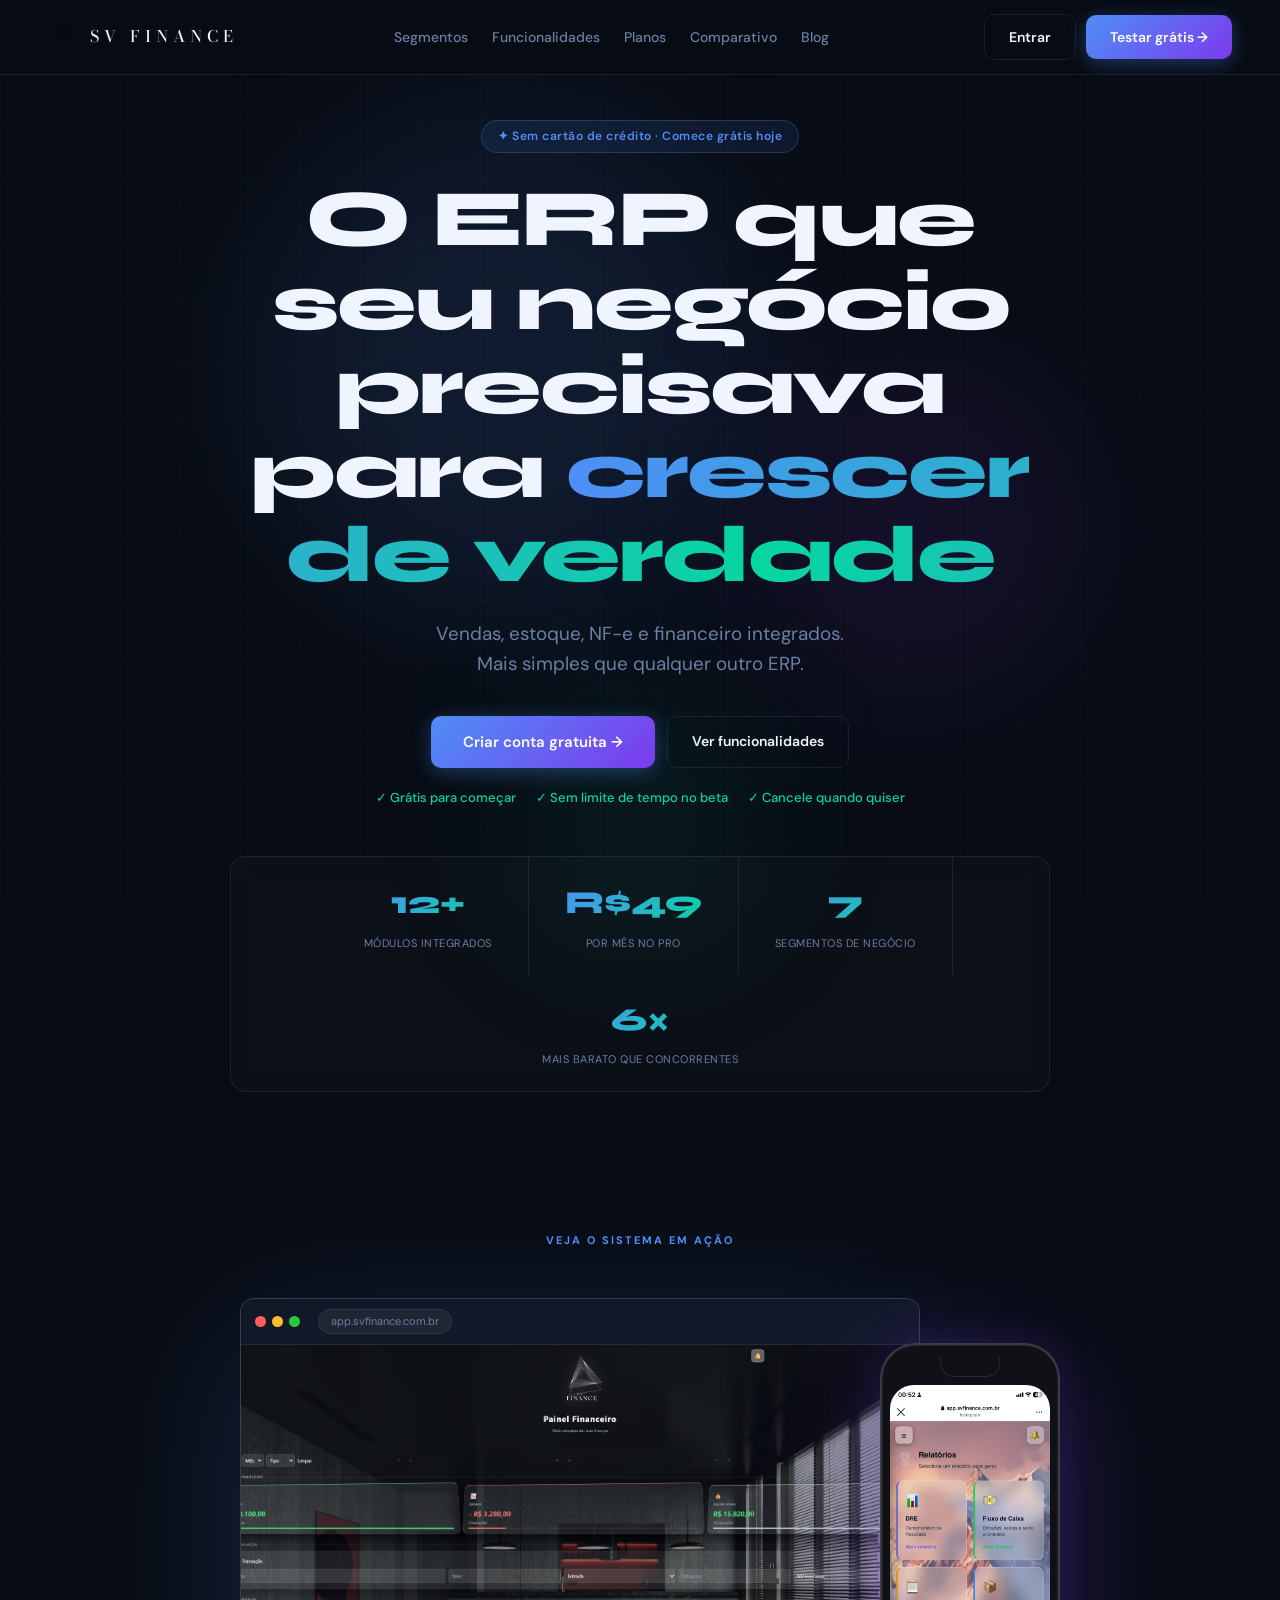
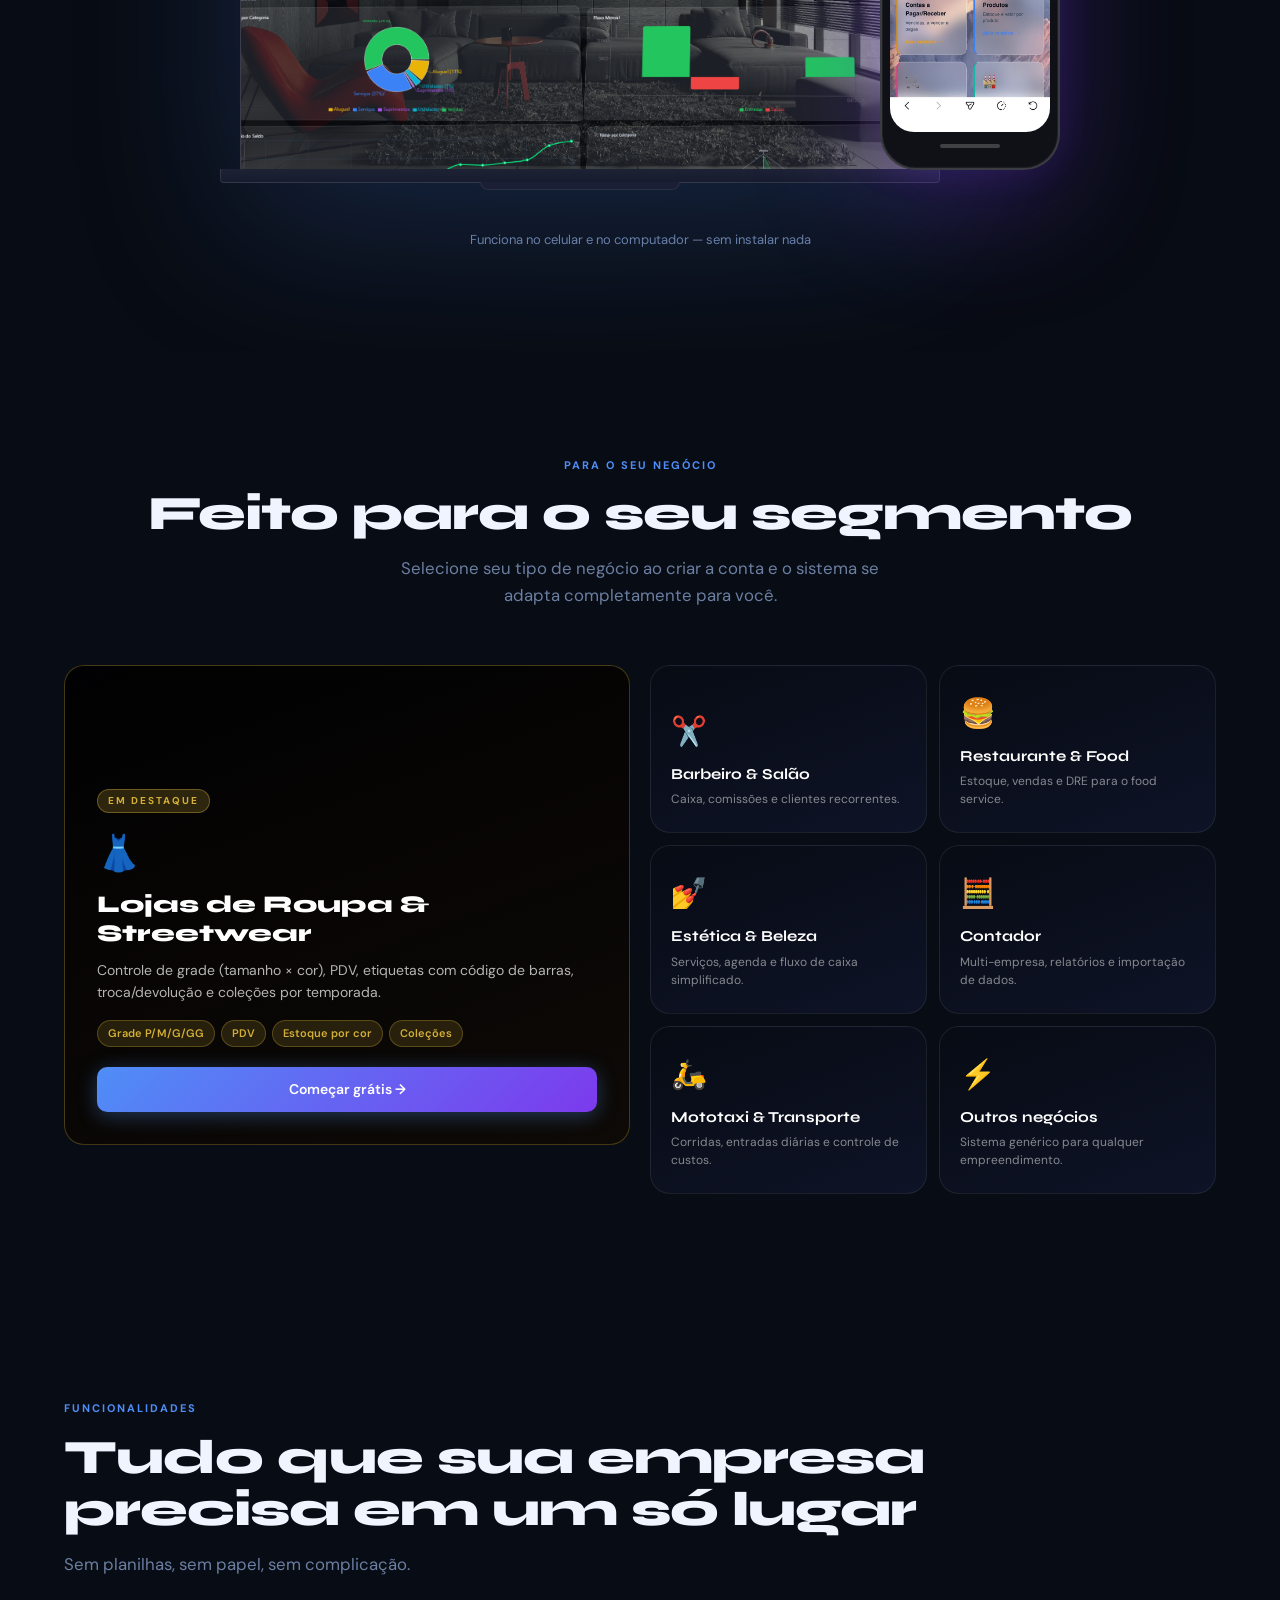
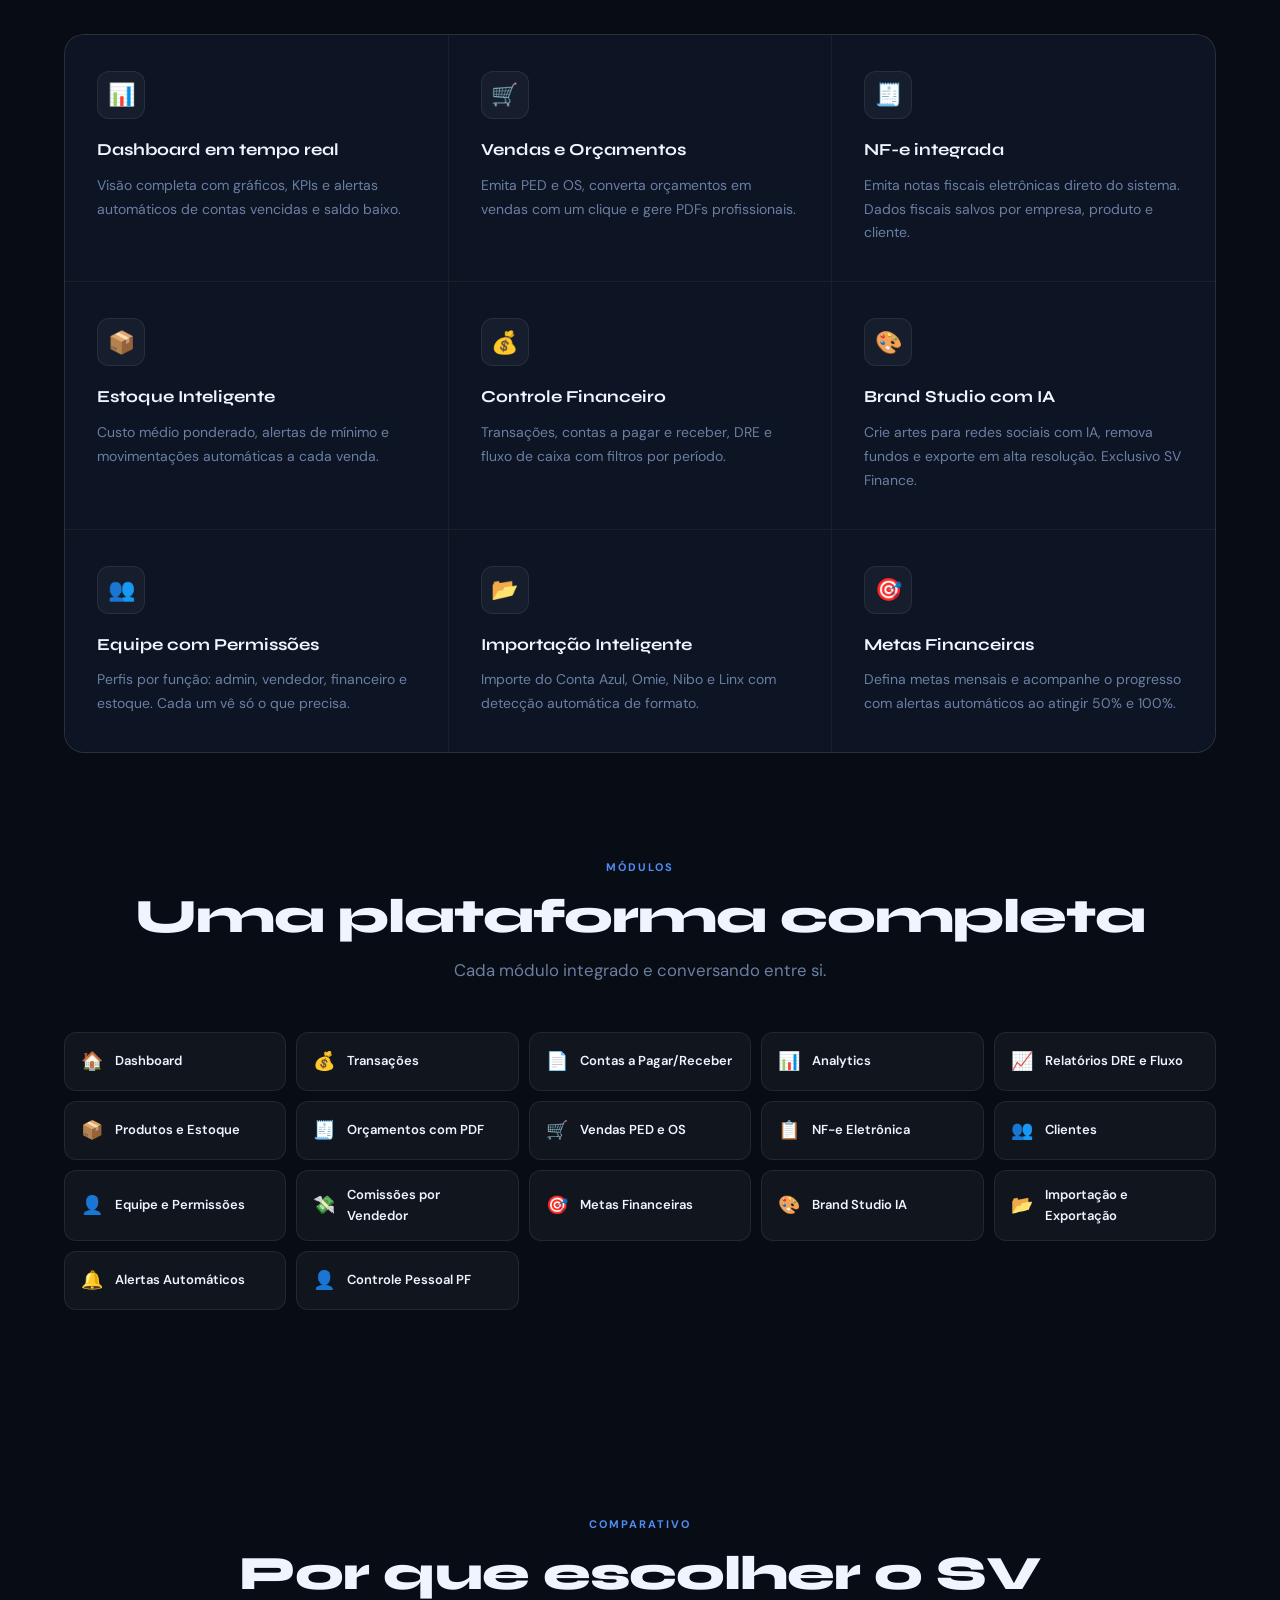
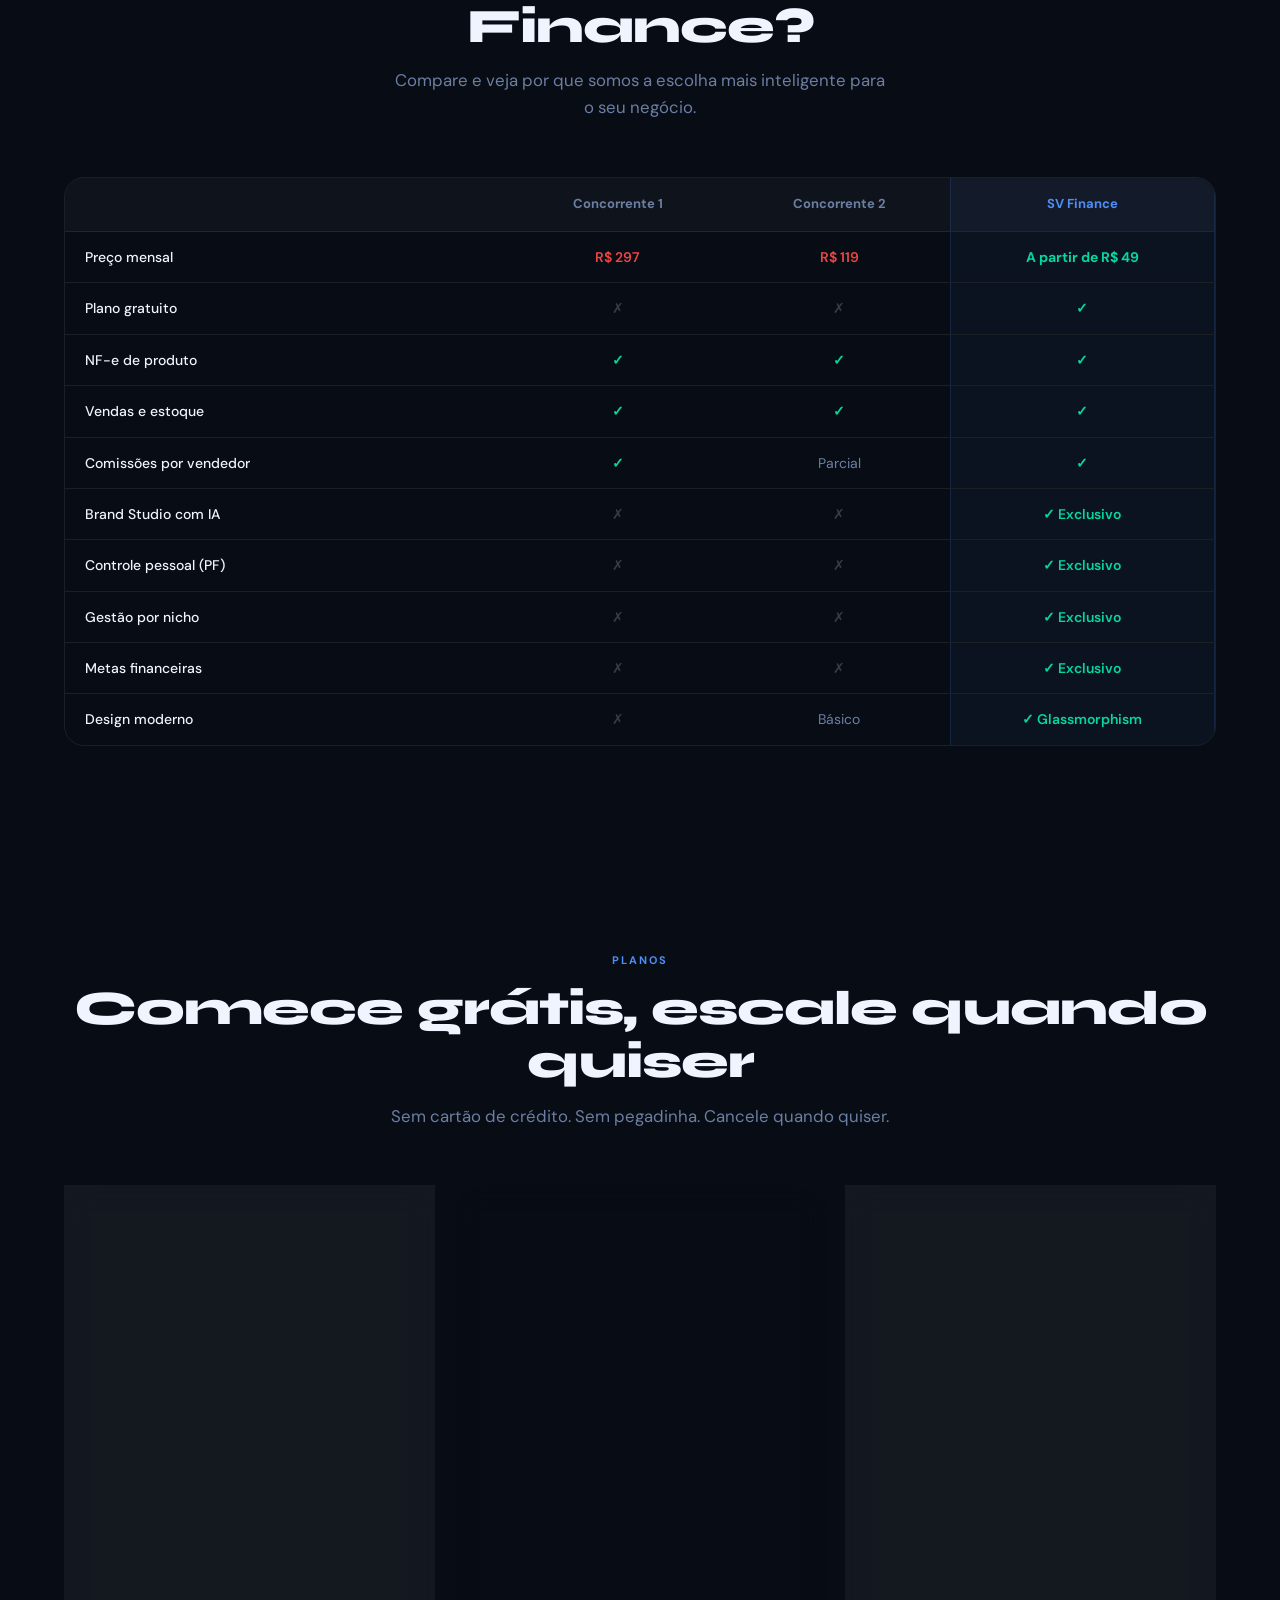
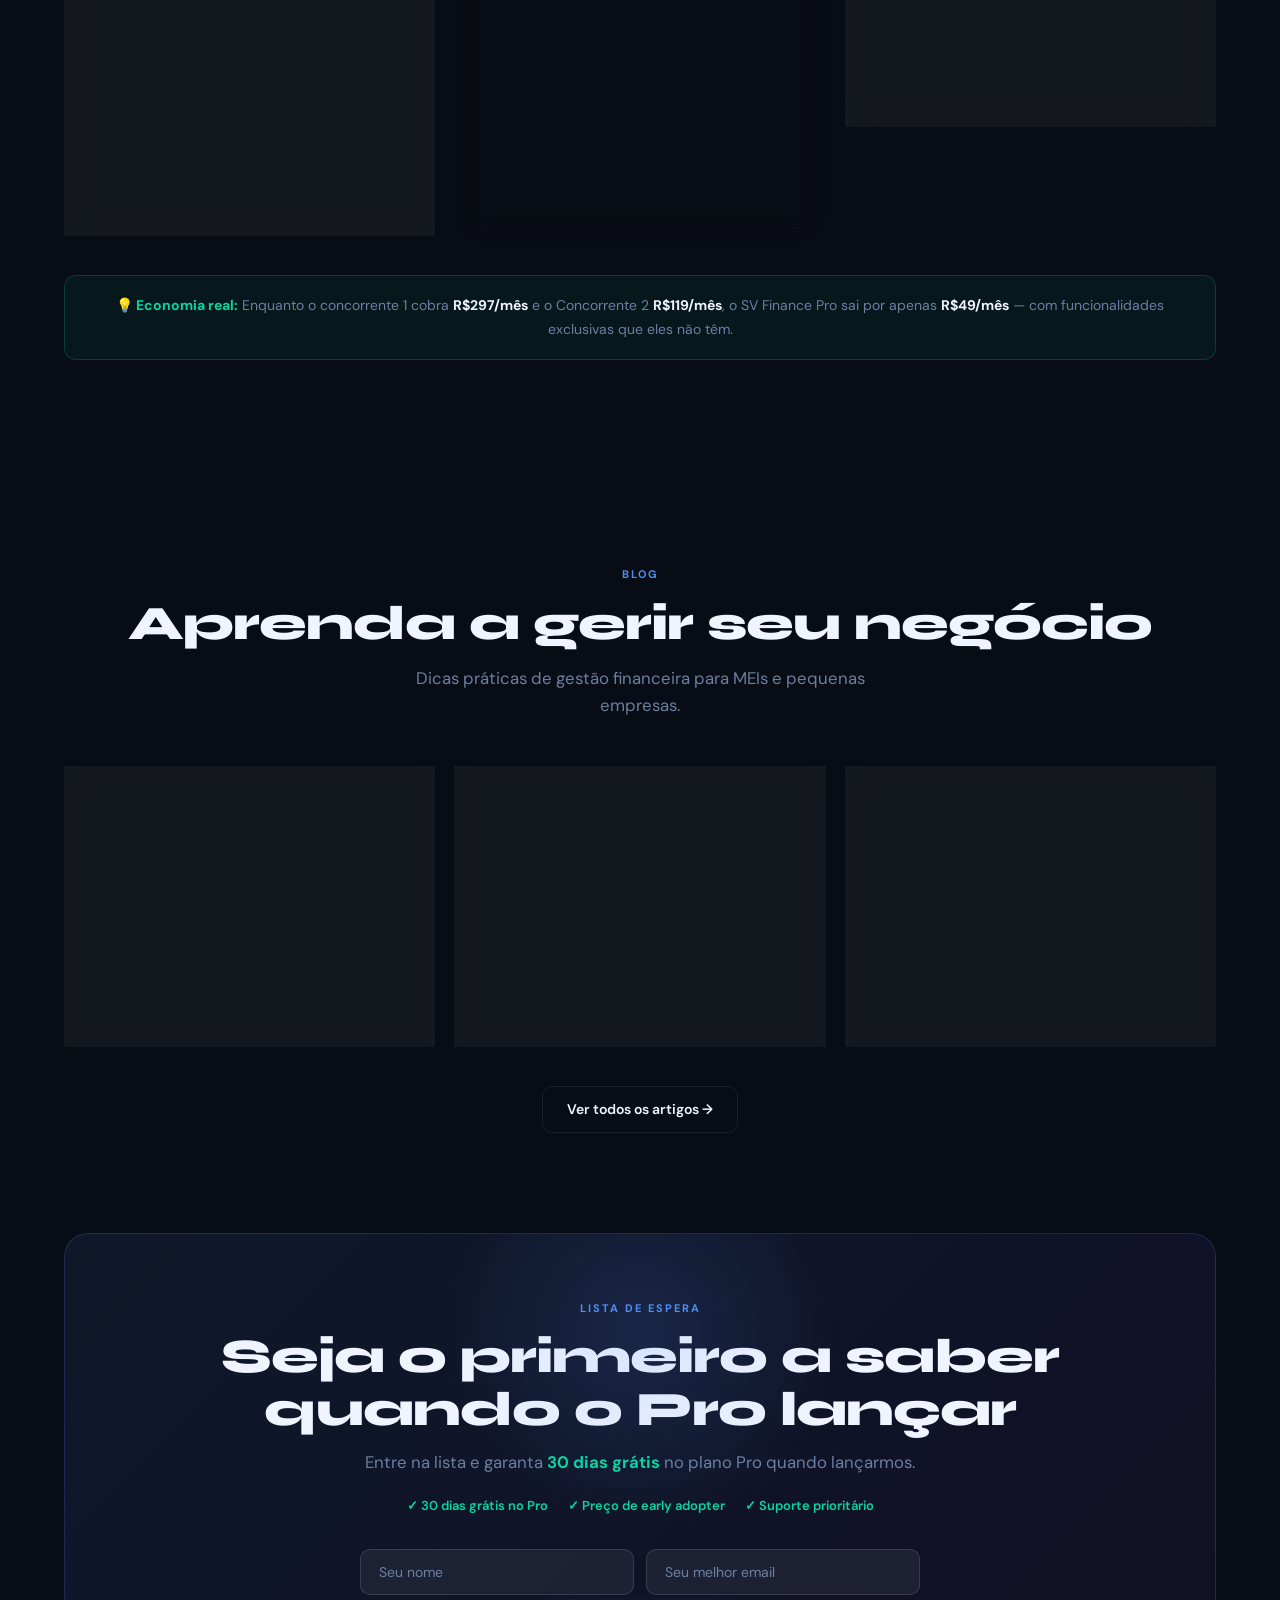
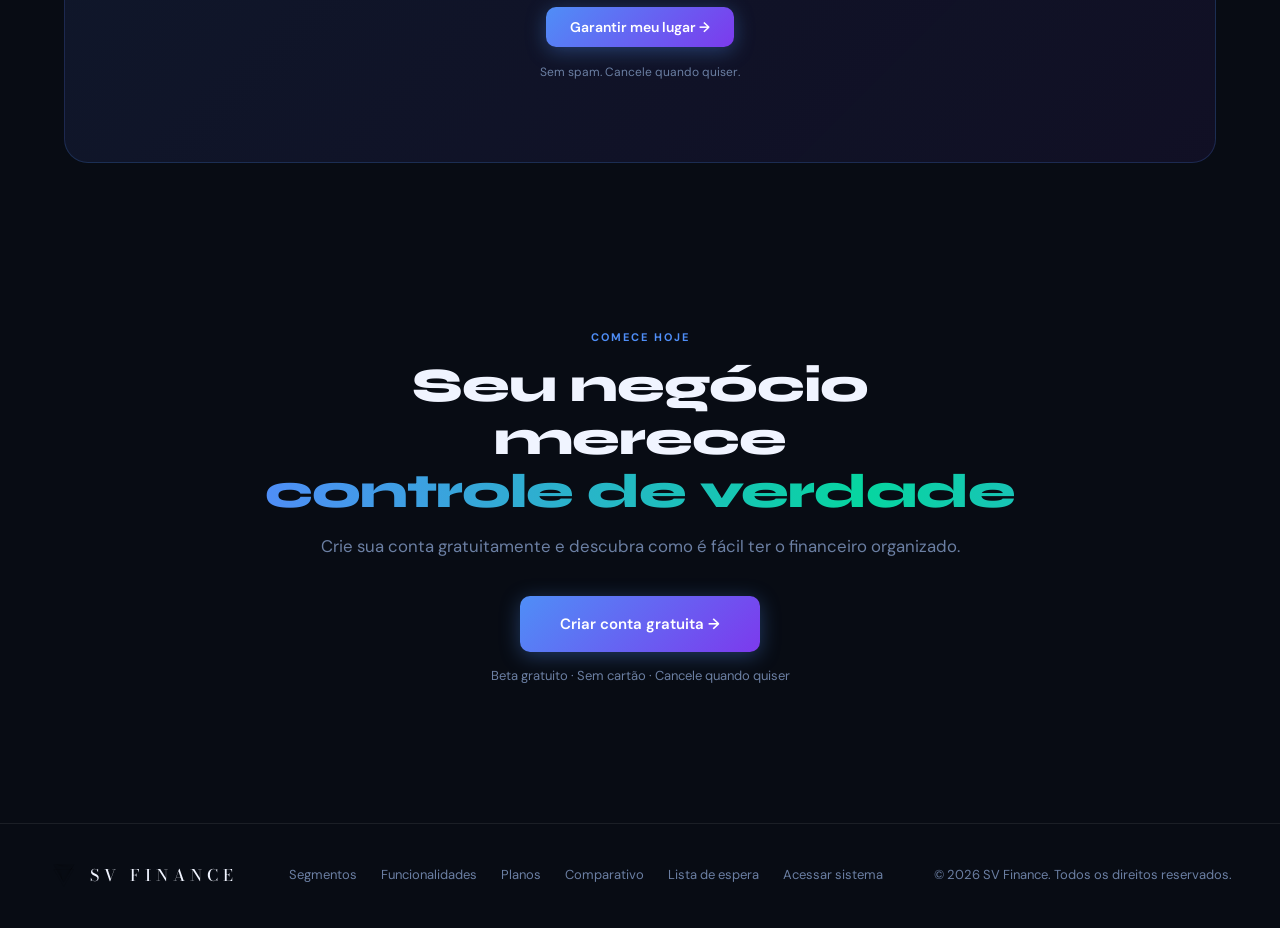
==== commit 42d527ea: "Update index.html" ====
--- a/index.html
+++ b/index.html
@@ -4,7 +4,7 @@
   <meta charset="UTF-8"/>
   <meta name="viewport" content="width=device-width, initial-scale=1.0"/>
   <title>SV Finance — Gestão Financeira para Negócios que Crescem</title>
-  <meta name="description" content="Sistema completo de gestão financeira para MEIs, lojas, barbeiros, restaurantes e contadores. Mais simples que o Omie. Mais barato que o Conta Azul."/>
+  <meta name="description" content="Sistema completo de gestão financeira para MEIs, lojas, barbeiros, restaurantes e contadores. Mais simples que qualquer outro ERP."/>
   <meta property="og:title" content="SV Finance — Gestão Financeira Inteligente"/>
   <meta property="og:description" content="ERP completo para pequenas empresas. Vendas, estoque, NF-e e relatórios — a partir de R$49/mês."/>
   <meta property="og:url" content="https://svfinance.com.br"/>
@@ -66,7 +66,7 @@
     </h1>
 
     <p>Vendas, estoque, NF-e e financeiro integrados.<br/>
-    Mais simples que o Omie. 6× mais barato que o Conta Azul.</p>
+    Mais simples que qualquer outro ERP.</p>
 
     <div class="hero-ctas">
       <a href="https://app.svfinance.com.br" class="btn btn-primary btn-hero">Criar conta gratuita →</a>
@@ -299,8 +299,8 @@
   <div class="compare-table reveal">
     <div class="compare-header">
       <div class="compare-cell compare-feature-col"></div>
-      <div class="compare-cell">Omie</div>
-      <div class="compare-cell">Conta Azul</div>
+      <div class="compare-cell">Concorrente 1</div>
+      <div class="compare-cell">Concorrente 2</div>
       <div class="compare-cell compare-highlight">SV Finance</div>
     </div>
     <div class="compare-row">
@@ -445,7 +445,7 @@
   <!-- Mini comparativo de preço -->
   <div class="price-compare-note reveal">
     <span>💡 Economia real:</span>
-    Enquanto o Omie cobra <strong>R$297/mês</strong> e o Conta Azul <strong>R$119/mês</strong>,
+    Enquanto o concorrente 1 cobra <strong>R$297/mês</strong> e o Concorrente 2 <strong>R$119/mês</strong>,
     o SV Finance Pro sai por apenas <strong>R$49/mês</strong> — com funcionalidades exclusivas que eles não têm.
   </div>
 </div>
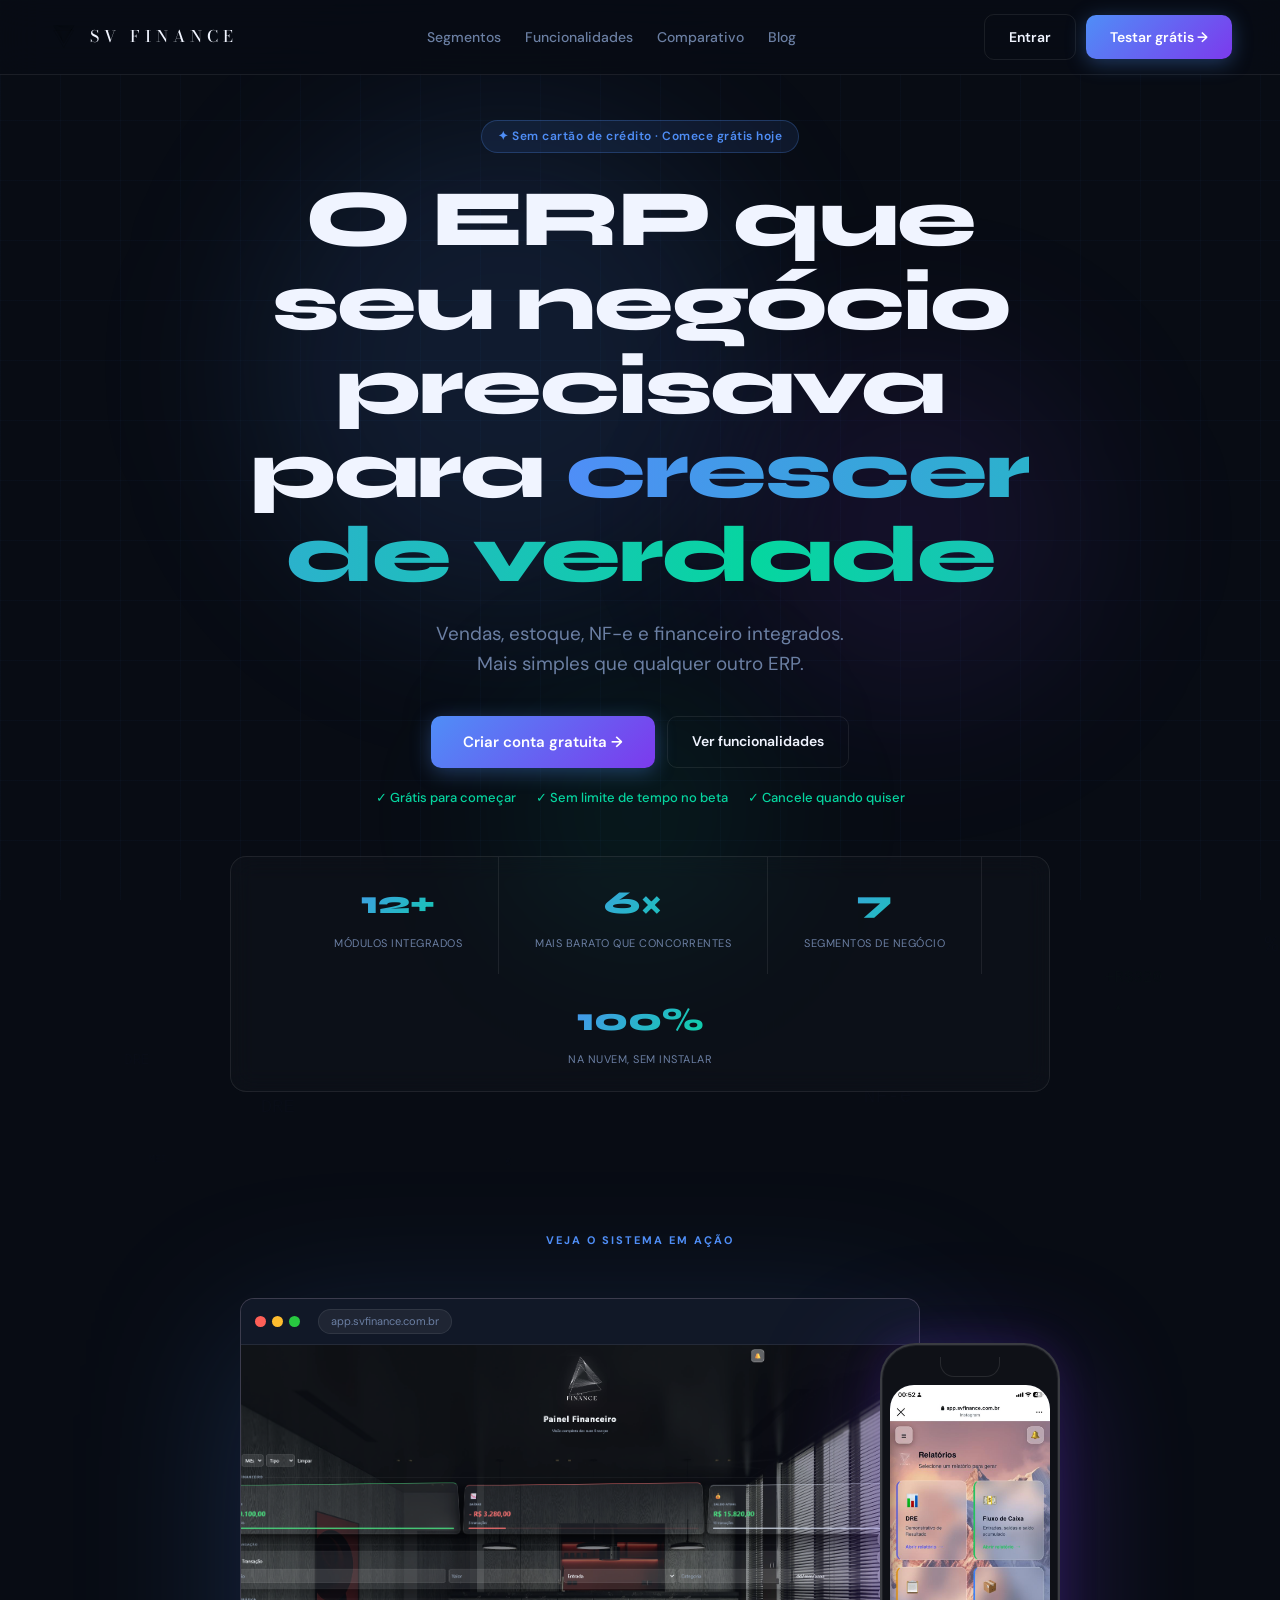
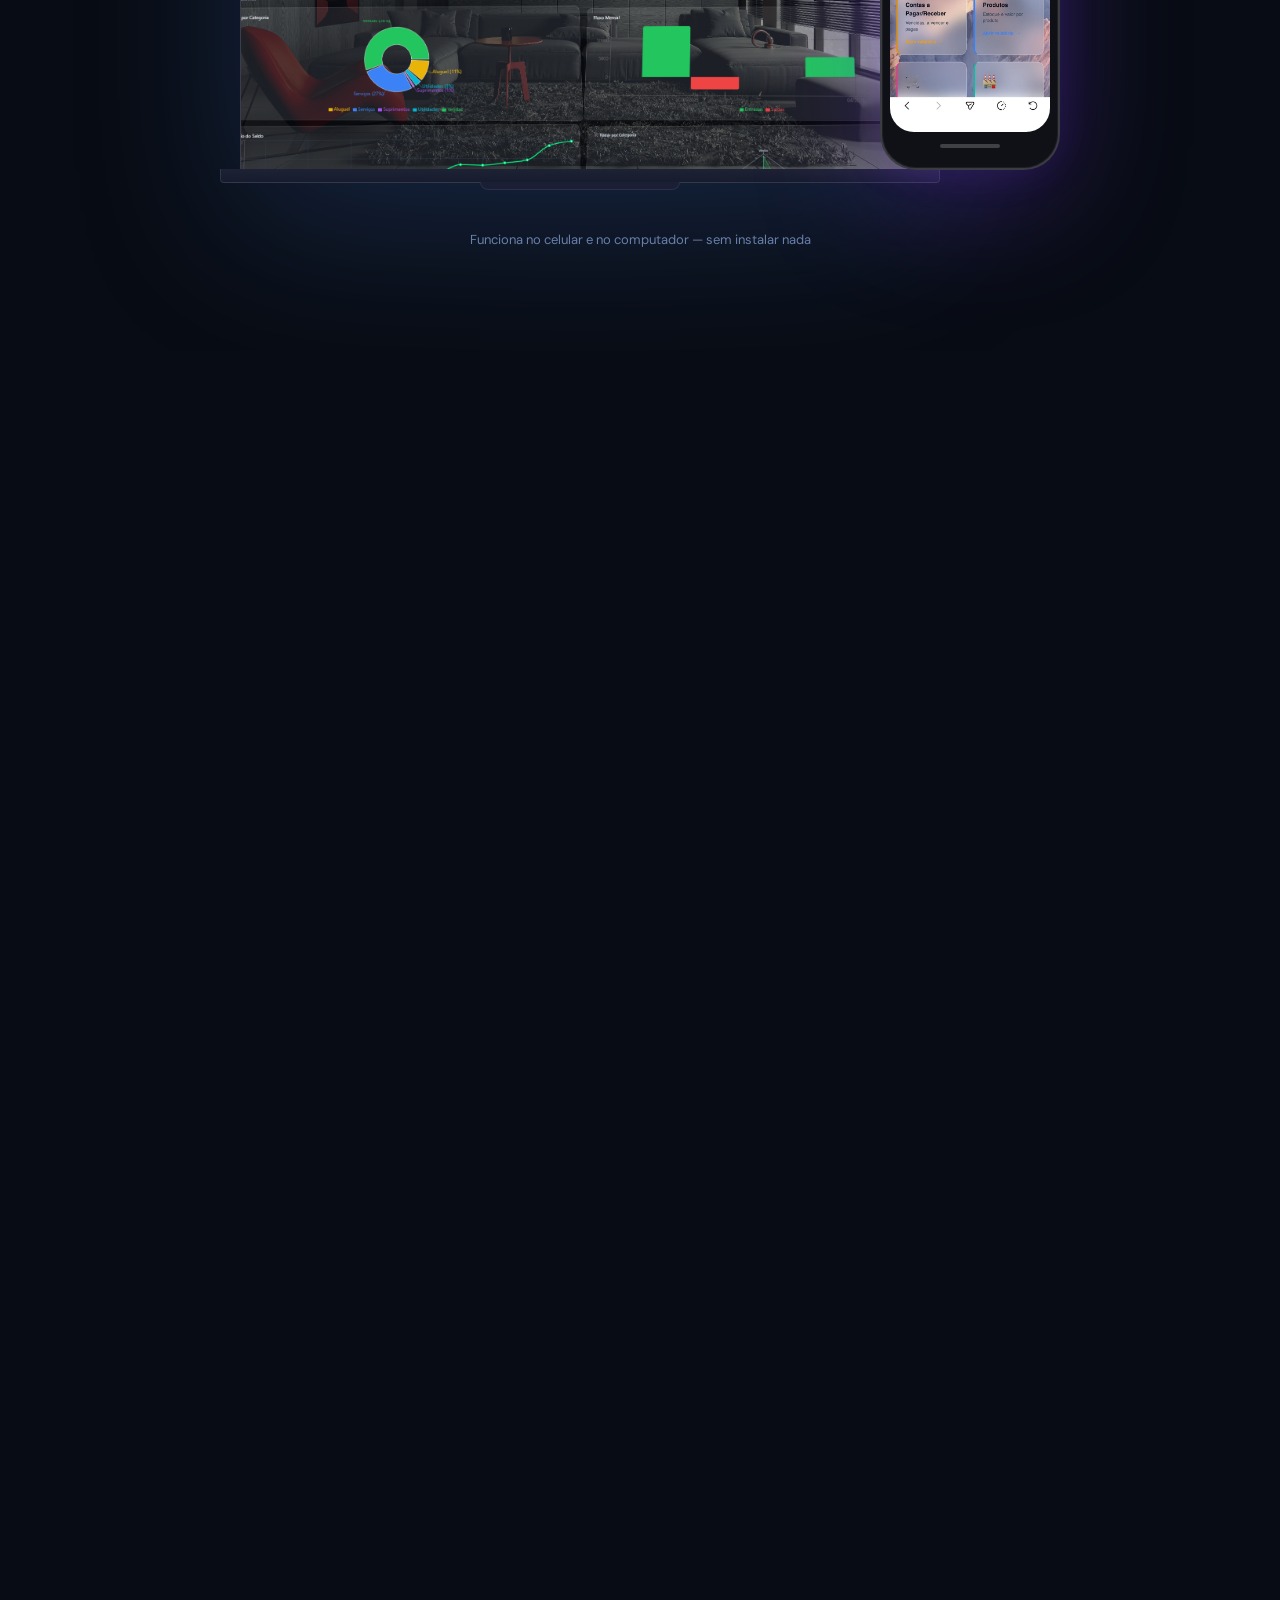
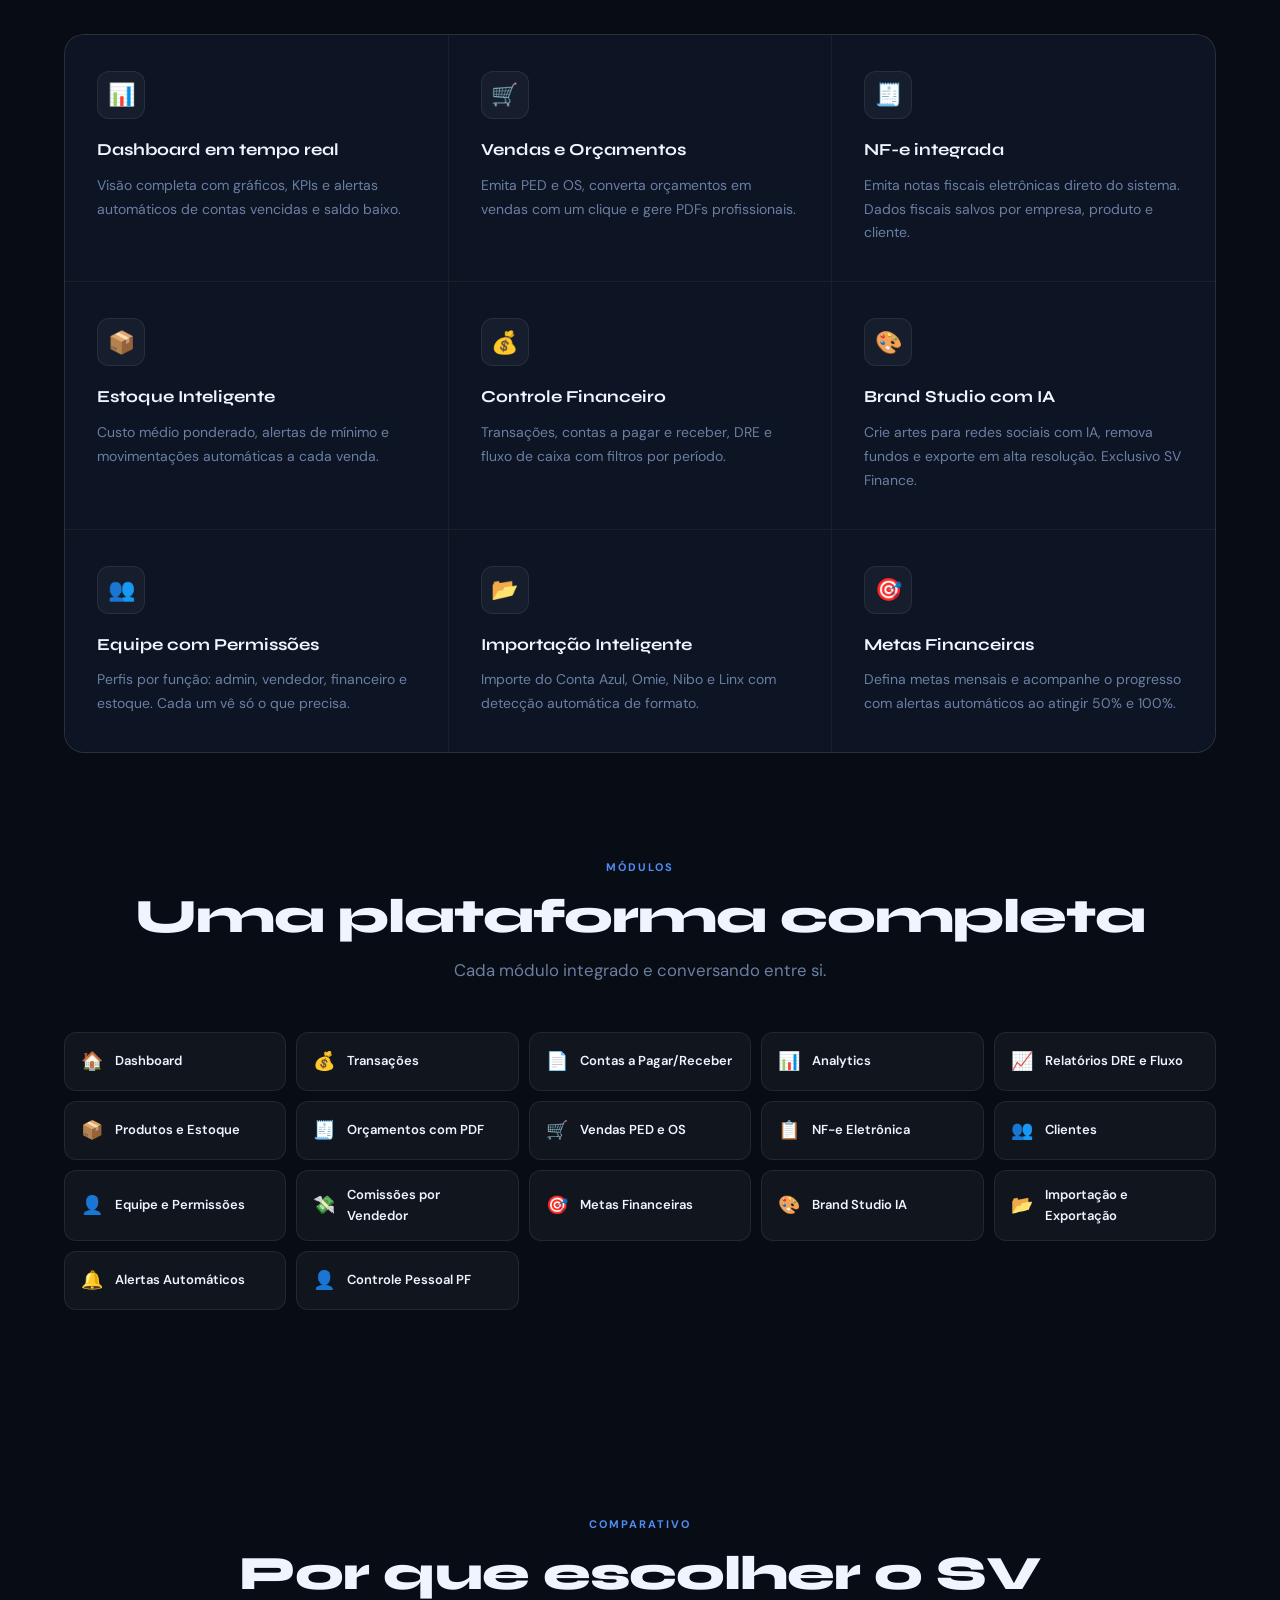
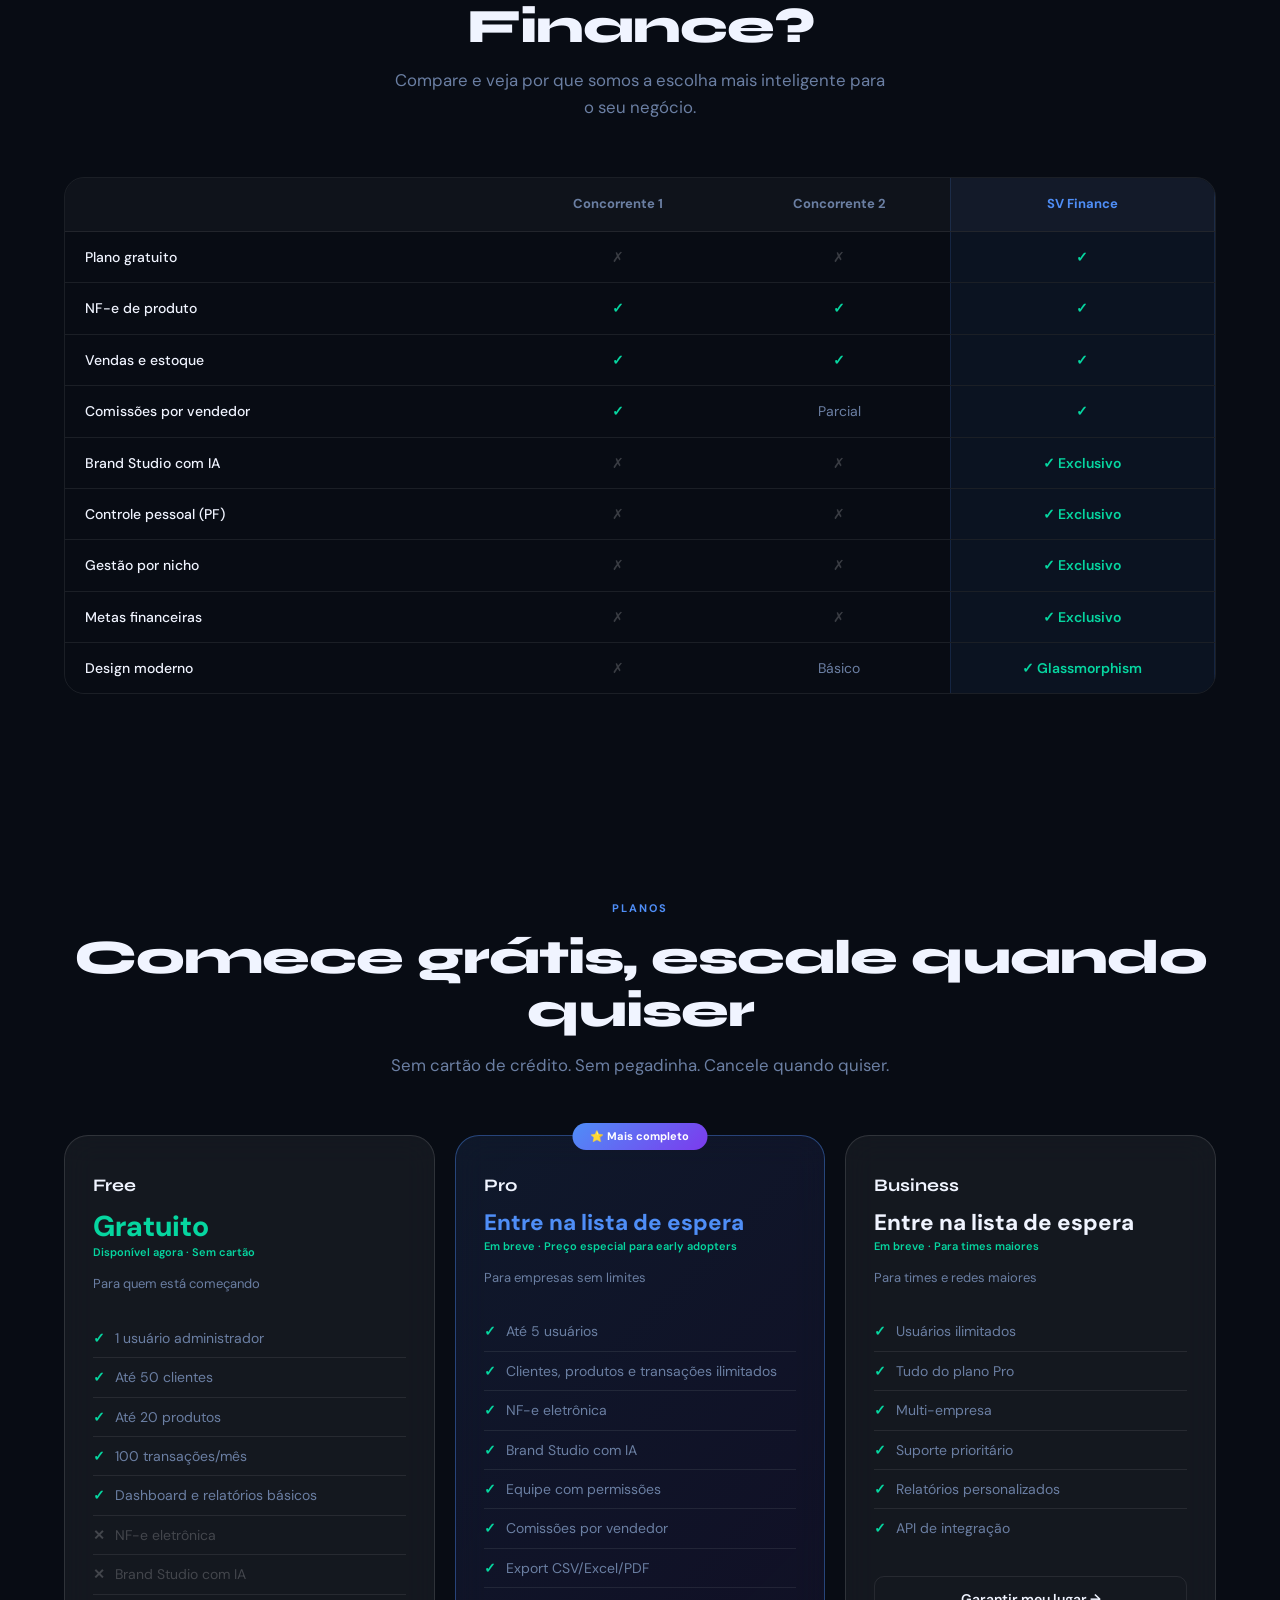
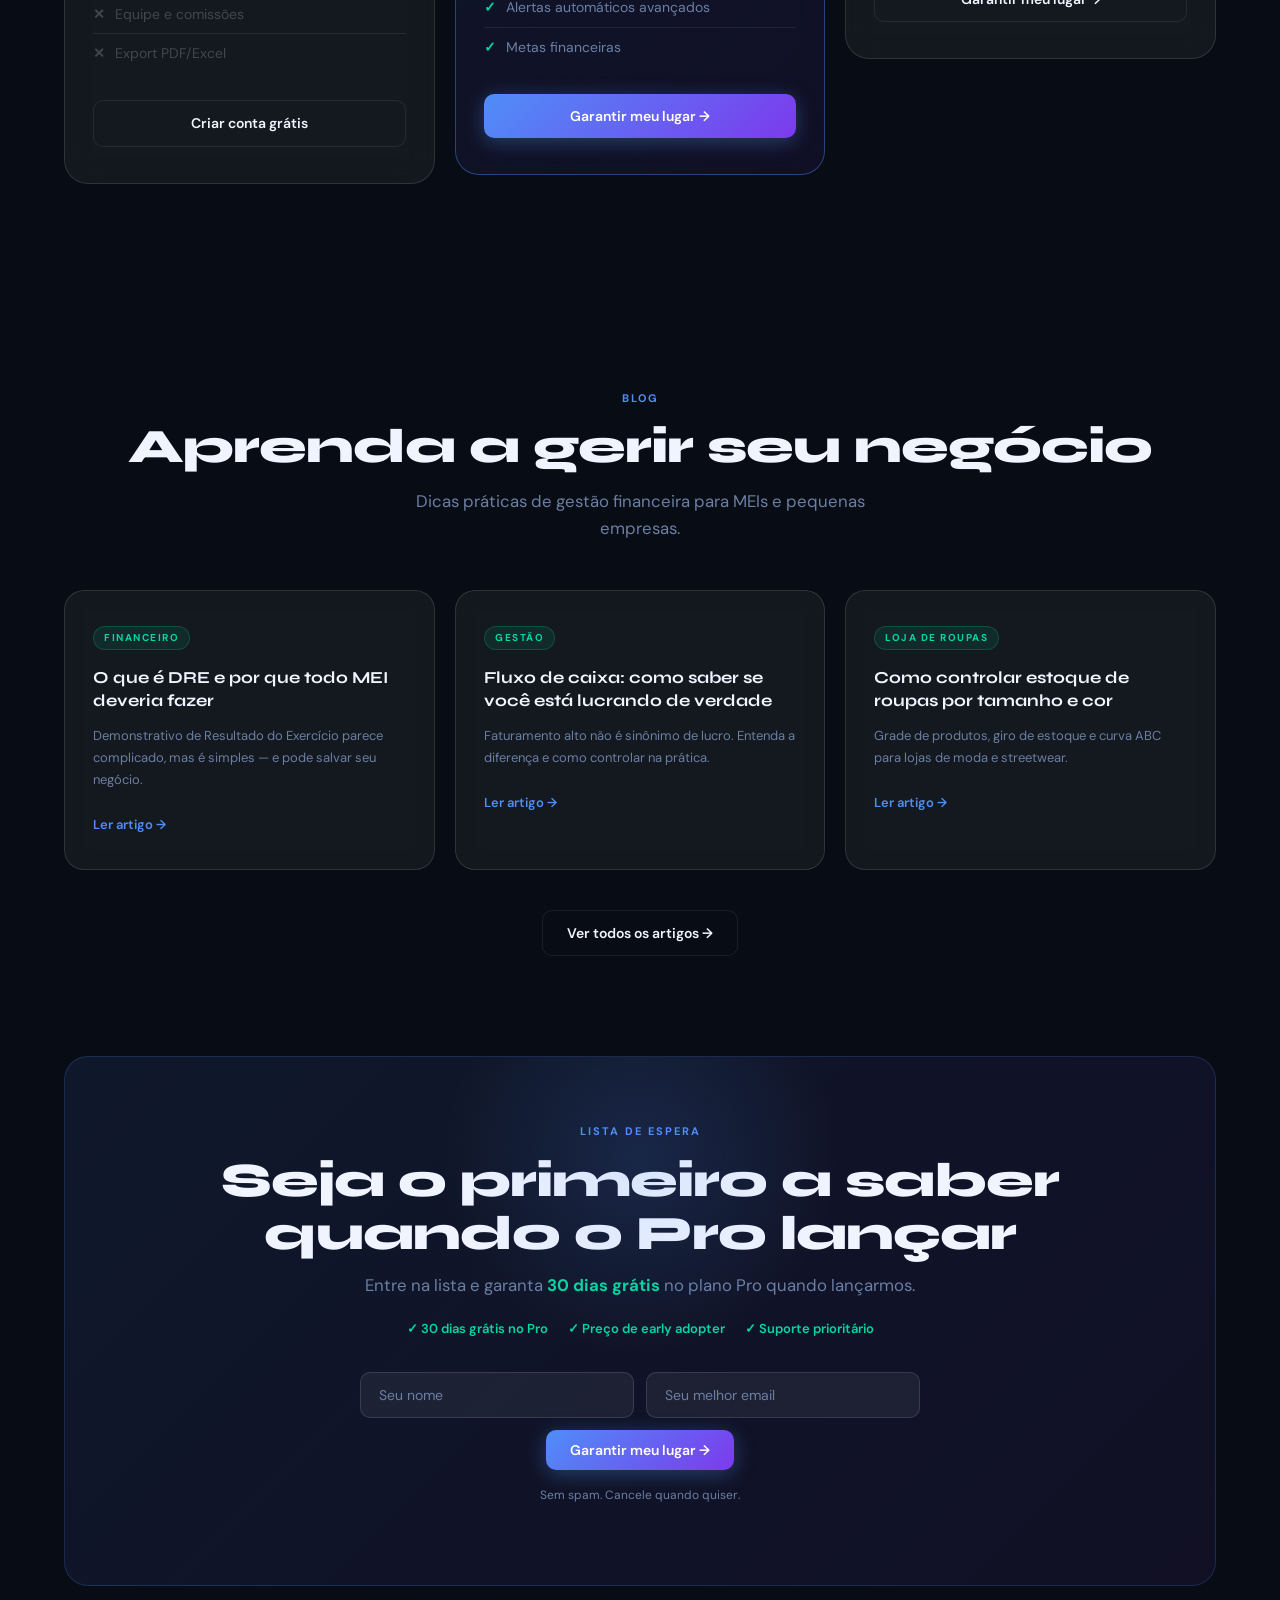
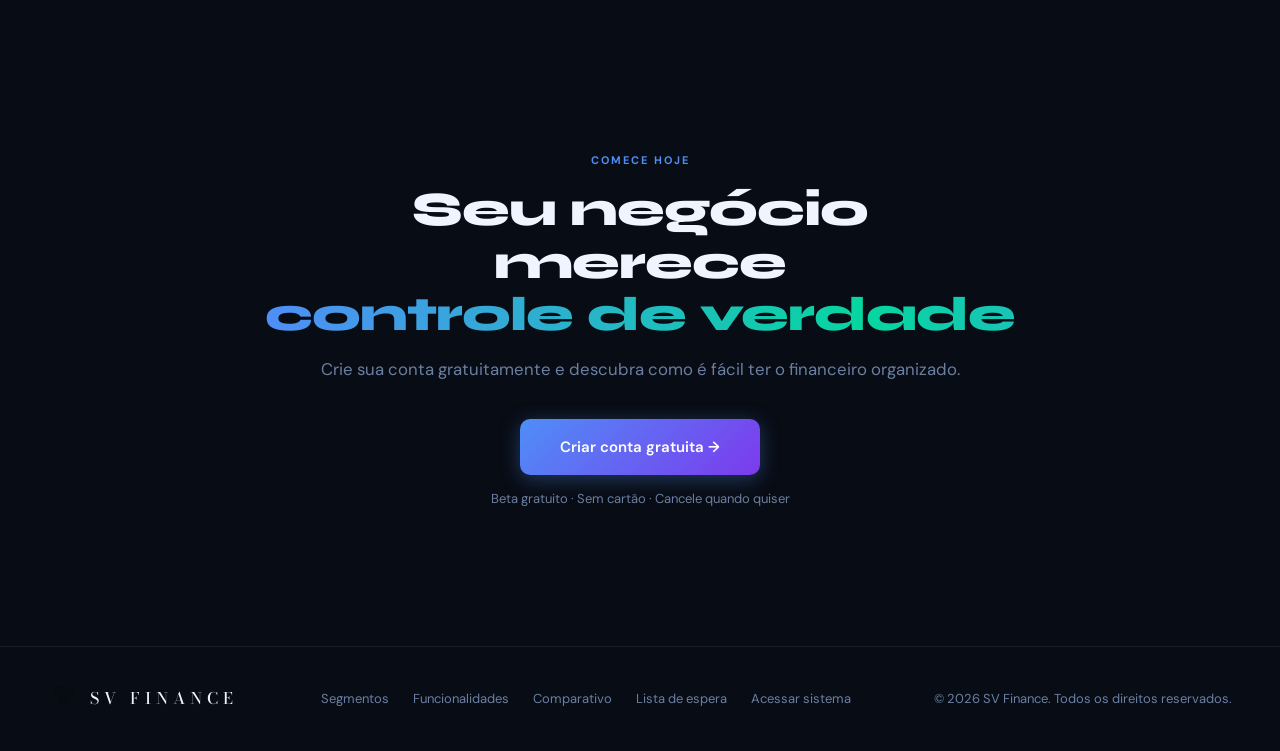
==== commit 4796241f: "Update meta descriptions and remove plan links" ====
--- a/index.html
+++ b/index.html
@@ -6,7 +6,7 @@
   <title>SV Finance — Gestão Financeira para Negócios que Crescem</title>
   <meta name="description" content="Sistema completo de gestão financeira para MEIs, lojas, barbeiros, restaurantes e contadores. Mais simples que qualquer outro ERP."/>
   <meta property="og:title" content="SV Finance — Gestão Financeira Inteligente"/>
-  <meta property="og:description" content="ERP completo para pequenas empresas. Vendas, estoque, NF-e e relatórios — a partir de R$49/mês."/>
+  <meta property="og:description" content="ERP completo para pequenas empresas. Vendas, estoque, NF-e e relatórios."/>
   <meta property="og:url" content="https://svfinance.com.br"/>
   <link rel="preconnect" href="https://fonts.googleapis.com"/>
   <link href="https://fonts.googleapis.com/css2?family=Bodoni+Moda:wght@400;500;600;700&family=Syne:wght@400;600;700;800&family=DM+Sans:wght@300;400;500&display=swap" rel="stylesheet"/>
@@ -23,7 +23,6 @@
   <div class="nav-links">
     <a href="#segmentos">Segmentos</a>
     <a href="#funcionalidades">Funcionalidades</a>
-    <a href="#planos">Planos</a>
     <a href="#comparativo">Comparativo</a>
     <a href="#blog">Blog</a>
   </div>
@@ -43,7 +42,6 @@
   <div class="mobile-menu-links">
     <a href="#segmentos" onclick="closeMobileMenu()">Segmentos</a>
     <a href="#funcionalidades" onclick="closeMobileMenu()">Funcionalidades</a>
-    <a href="#planos" onclick="closeMobileMenu()">Planos</a>
     <a href="#comparativo" onclick="closeMobileMenu()">Comparativo</a>
     <a href="https://app.svfinance.com.br" class="btn btn-ghost" style="margin-top:8px">Entrar</a>
     <a href="https://app.svfinance.com.br" class="btn btn-primary">Testar grátis →</a>
@@ -85,16 +83,16 @@
         <span class="hero-stat-label">Módulos integrados</span>
       </div>
       <div class="hero-stat">
-        <span class="hero-stat-num">R$<span class="count" style="--to:49;--dur:1.8s;--delay:0.2s">49</span></span>
-        <span class="hero-stat-label">Por mês no Pro</span>
+        <span class="hero-stat-num">6×</span>
+        <span class="hero-stat-label">Mais barato que concorrentes</span>
       </div>
       <div class="hero-stat">
         <span class="hero-stat-num"><span class="count" style="--to:7;--dur:1.2s;--delay:0.3s">7</span></span>
         <span class="hero-stat-label">Segmentos de negócio</span>
       </div>
       <div class="hero-stat">
-        <span class="hero-stat-num">6×</span>
-        <span class="hero-stat-label">Mais barato que concorrentes</span>
+        <span class="hero-stat-num">100%</span>
+        <span class="hero-stat-label">Na nuvem, sem instalar</span>
       </div>
     </div>
   </div>
@@ -147,8 +145,6 @@
   </div>
 
   <div class="segments-grid reveal">
-
-    <!-- CARD GRANDE: Loja de Roupas / Streetwear -->
     <div class="segment-card segment-featured" style="
       background: linear-gradient(160deg, rgba(0,0,0,0.85) 0%, rgba(15,10,5,0.9) 100%),
       url('img/streetwear-store.jpg') center/cover no-repeat;
@@ -168,7 +164,6 @@
       </div>
     </div>
 
-    <!-- DEMAIS SEGMENTOS -->
     <div class="segment-small-grid">
       <div class="segment-card segment-small" style="background:linear-gradient(160deg,rgba(8,12,20,0.95),rgba(15,20,40,0.95)),url('img/seg-barbeiro.jpg') center/cover">
         <div class="segment-icon-sm">✂️</div>
@@ -201,7 +196,6 @@
         <p>Sistema genérico para qualquer empreendimento.</p>
       </div>
     </div>
-
   </div>
 </div>
 
@@ -304,12 +298,6 @@
       <div class="compare-cell compare-highlight">SV Finance</div>
     </div>
     <div class="compare-row">
-      <div class="compare-cell compare-feature-col">Preço mensal</div>
-      <div class="compare-cell compare-bad">R$ 297</div>
-      <div class="compare-cell compare-bad">R$ 119</div>
-      <div class="compare-cell compare-good compare-highlight">A partir de R$ 49</div>
-    </div>
-    <div class="compare-row">
       <div class="compare-cell compare-feature-col">Plano gratuito</div>
       <div class="compare-cell compare-no">✗</div>
       <div class="compare-cell compare-no">✗</div>
@@ -366,7 +354,7 @@
   </div>
 </div>
 
-<!-- PLANOS -->
+<!-- PLANOS — sem preços -->
 <div class="section-wrap" id="planos">
   <div class="reveal" style="text-align:center;margin-bottom:56px">
     <div class="section-tag">Planos</div>
@@ -397,13 +385,11 @@
     </div>
 
     <div class="plan-card glass-card featured">
-      <div class="plan-badge">⭐ Mais popular</div>
+      <div class="plan-badge">⭐ Mais completo</div>
       <div class="plan-name">Pro</div>
       <div class="plan-price-wrap">
-        <div class="plan-price pro">
-          <span class="plan-currency">R$</span>49<span class="plan-period">/mês</span>
-        </div>
-        <div class="plan-coming-note">Em breve · Entre na lista de espera</div>
+        <div class="plan-price pro" style="font-size:1.4rem;letter-spacing:0">Entre na lista de espera</div>
+        <div class="plan-coming-note">Em breve · Preço especial para early adopters</div>
       </div>
       <div class="plan-desc">Para empresas sem limites</div>
       <ul class="plan-features">
@@ -423,10 +409,8 @@
     <div class="plan-card glass-card">
       <div class="plan-name">Business</div>
       <div class="plan-price-wrap">
-        <div class="plan-price business">
-          <span class="plan-currency">R$</span>99<span class="plan-period">/mês</span>
-        </div>
-        <div class="plan-coming-note">Em breve · Entre na lista de espera</div>
+        <div class="plan-price business" style="font-size:1.4rem;letter-spacing:0">Entre na lista de espera</div>
+        <div class="plan-coming-note">Em breve · Para times maiores</div>
       </div>
       <div class="plan-desc">Para times e redes maiores</div>
       <ul class="plan-features">
@@ -441,13 +425,6 @@
     </div>
 
   </div>
-
-  <!-- Mini comparativo de preço -->
-  <div class="price-compare-note reveal">
-    <span>💡 Economia real:</span>
-    Enquanto o concorrente 1 cobra <strong>R$297/mês</strong> e o Concorrente 2 <strong>R$119/mês</strong>,
-    o SV Finance Pro sai por apenas <strong>R$49/mês</strong> — com funcionalidades exclusivas que eles não têm.
-  </div>
 </div>
 
 <!-- BLOG -->
@@ -482,7 +459,7 @@
   </div>
 </div>
 
-<!-- NEWSLETTER / LISTA DE ESPERA -->
+<!-- NEWSLETTER -->
 <div class="newsletter-wrap" id="newsletter">
   <div class="newsletter-card reveal">
     <div class="section-tag">Lista de espera</div>
@@ -525,7 +502,6 @@
   <div class="footer-links">
     <a href="#segmentos">Segmentos</a>
     <a href="#funcionalidades">Funcionalidades</a>
-    <a href="#planos">Planos</a>
     <a href="#comparativo">Comparativo</a>
     <a href="#newsletter">Lista de espera</a>
     <a href="https://app.svfinance.com.br">Acessar sistema</a>
@@ -535,4 +511,4 @@
 
 <script src="js/main.js"></script>
 </body>
-</html>+</html>
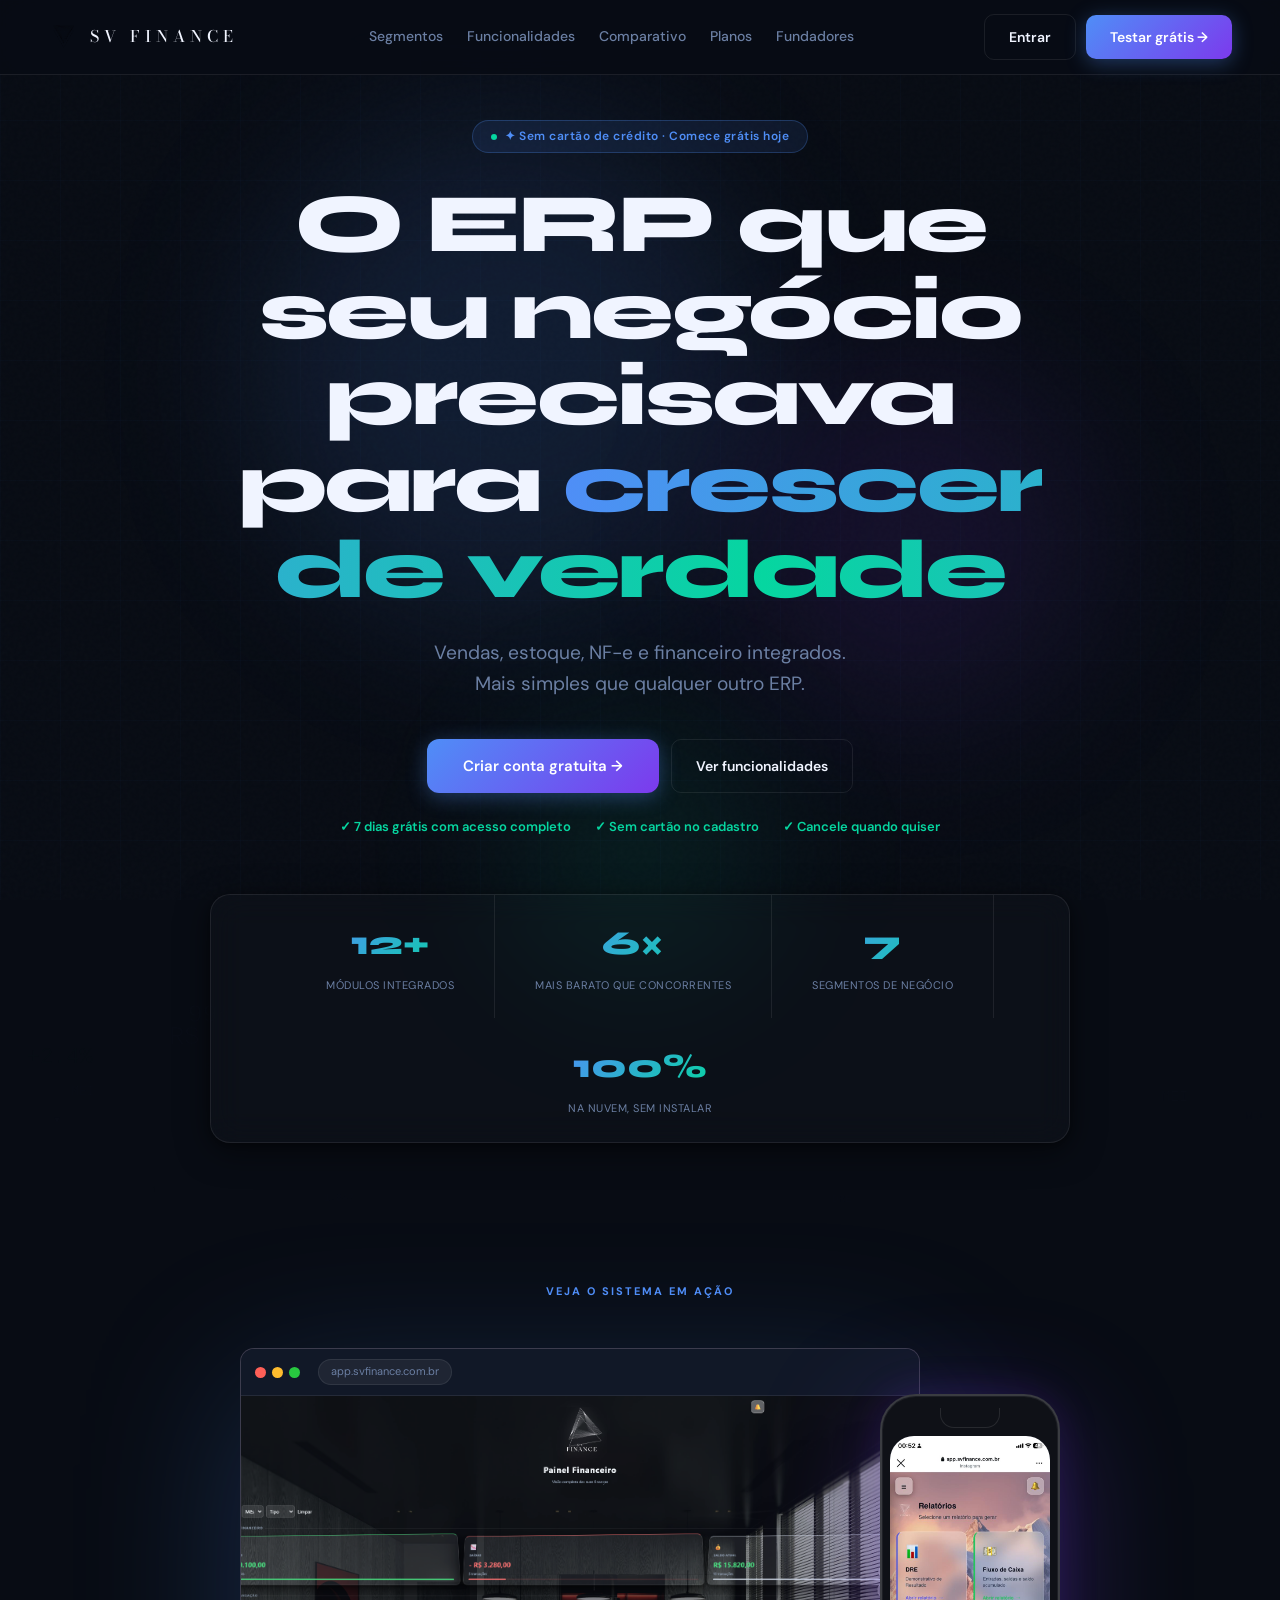
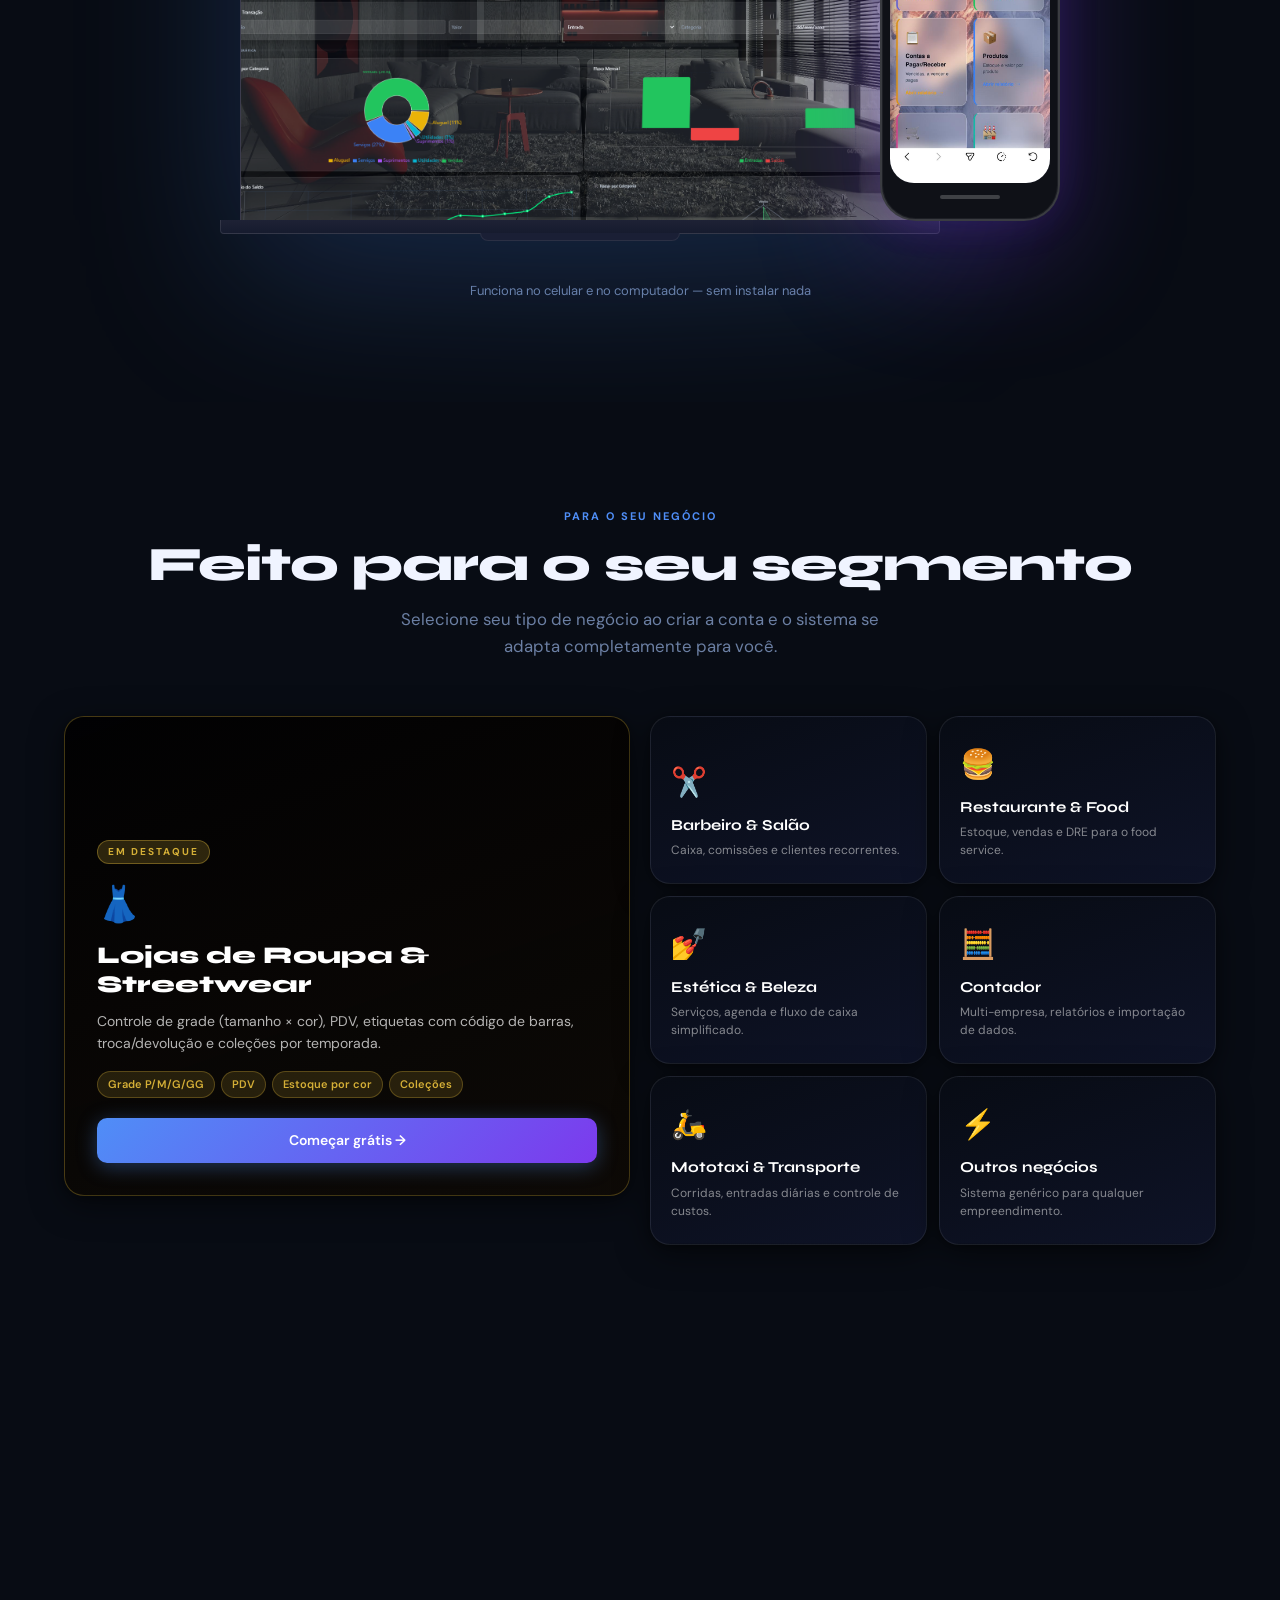
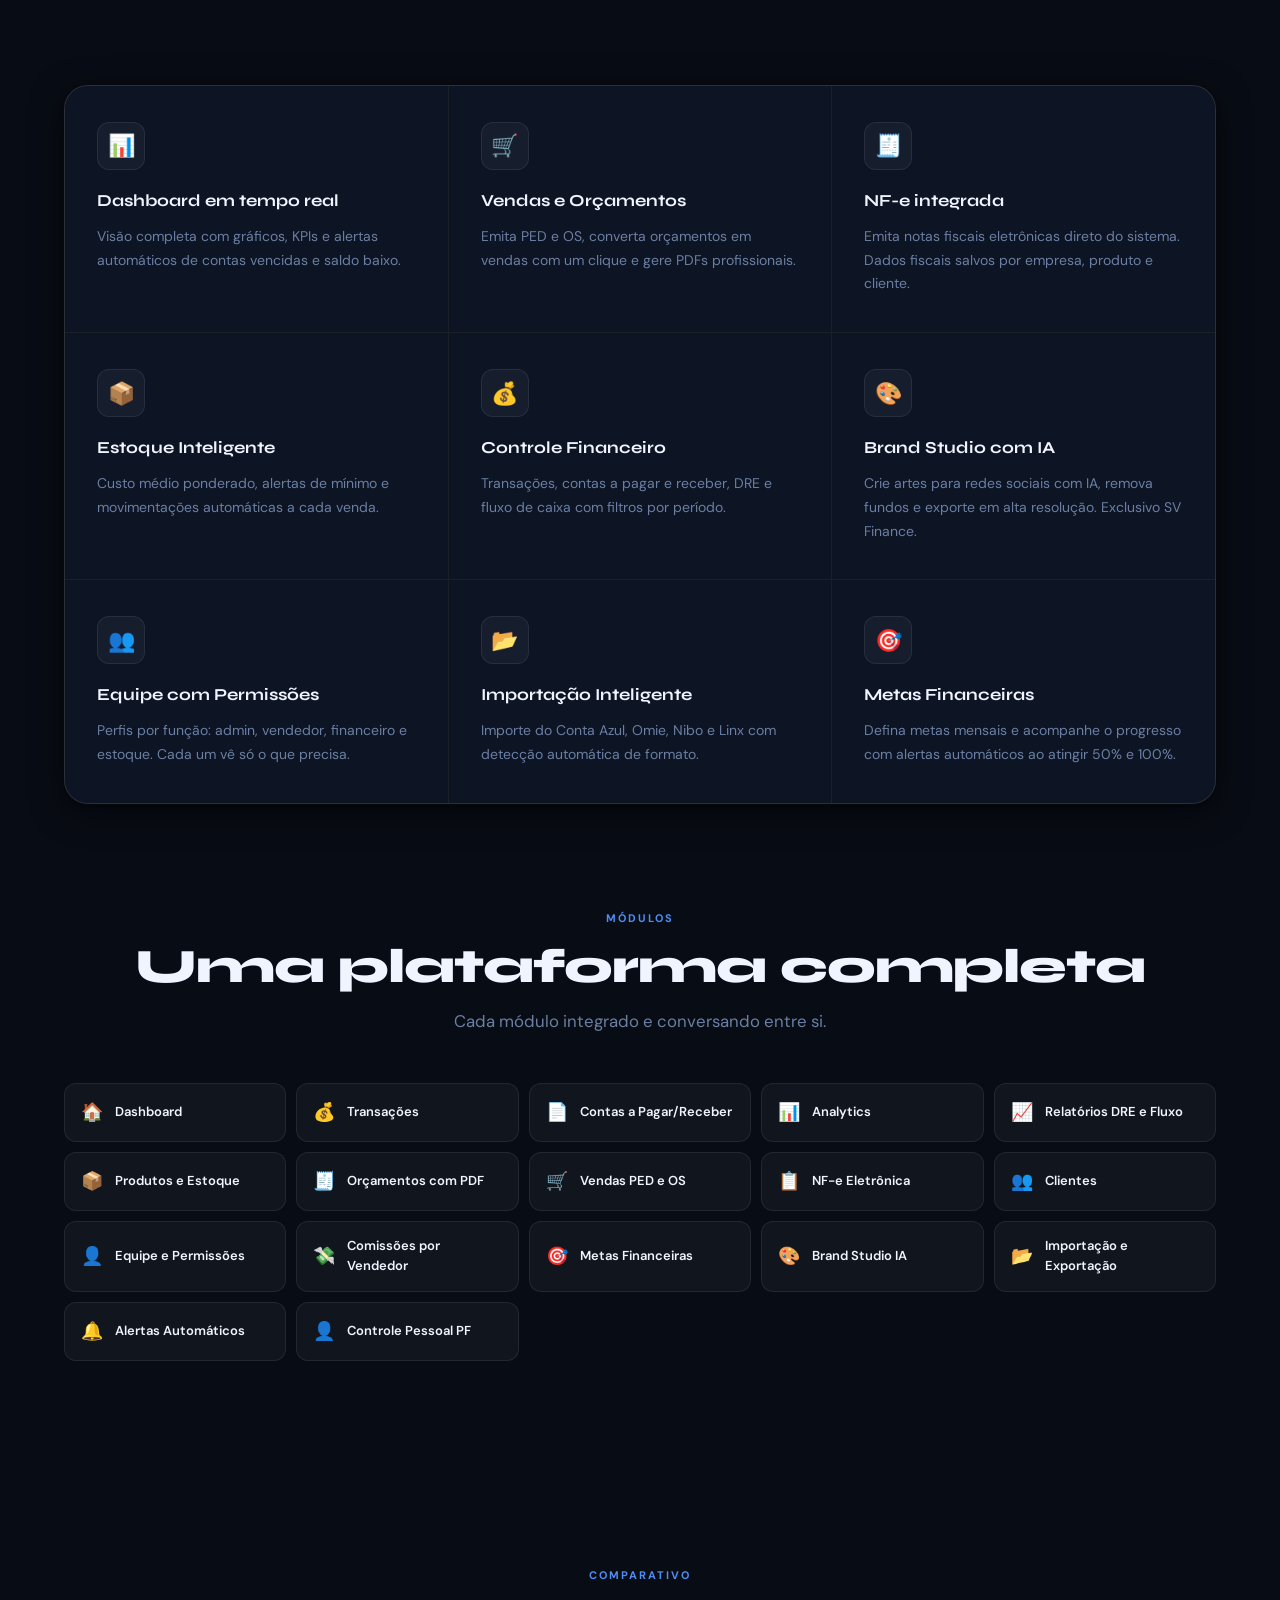
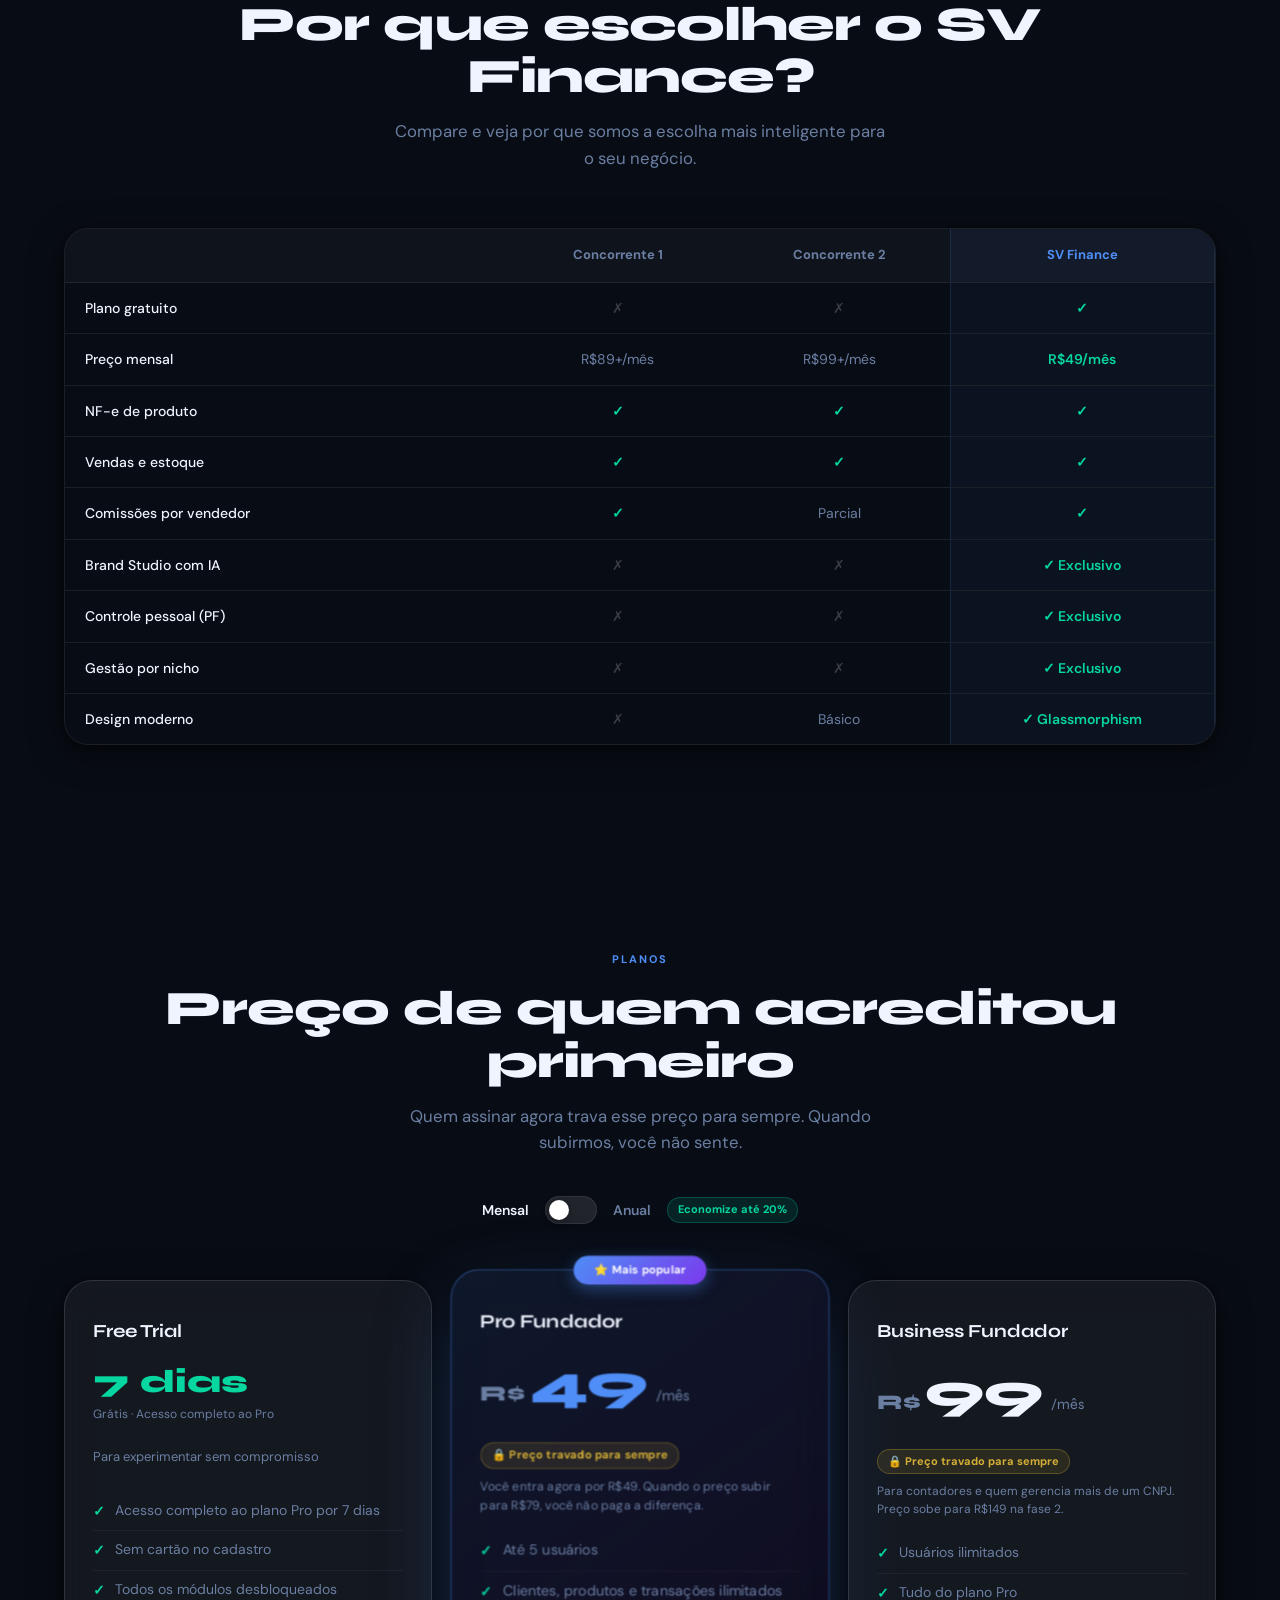
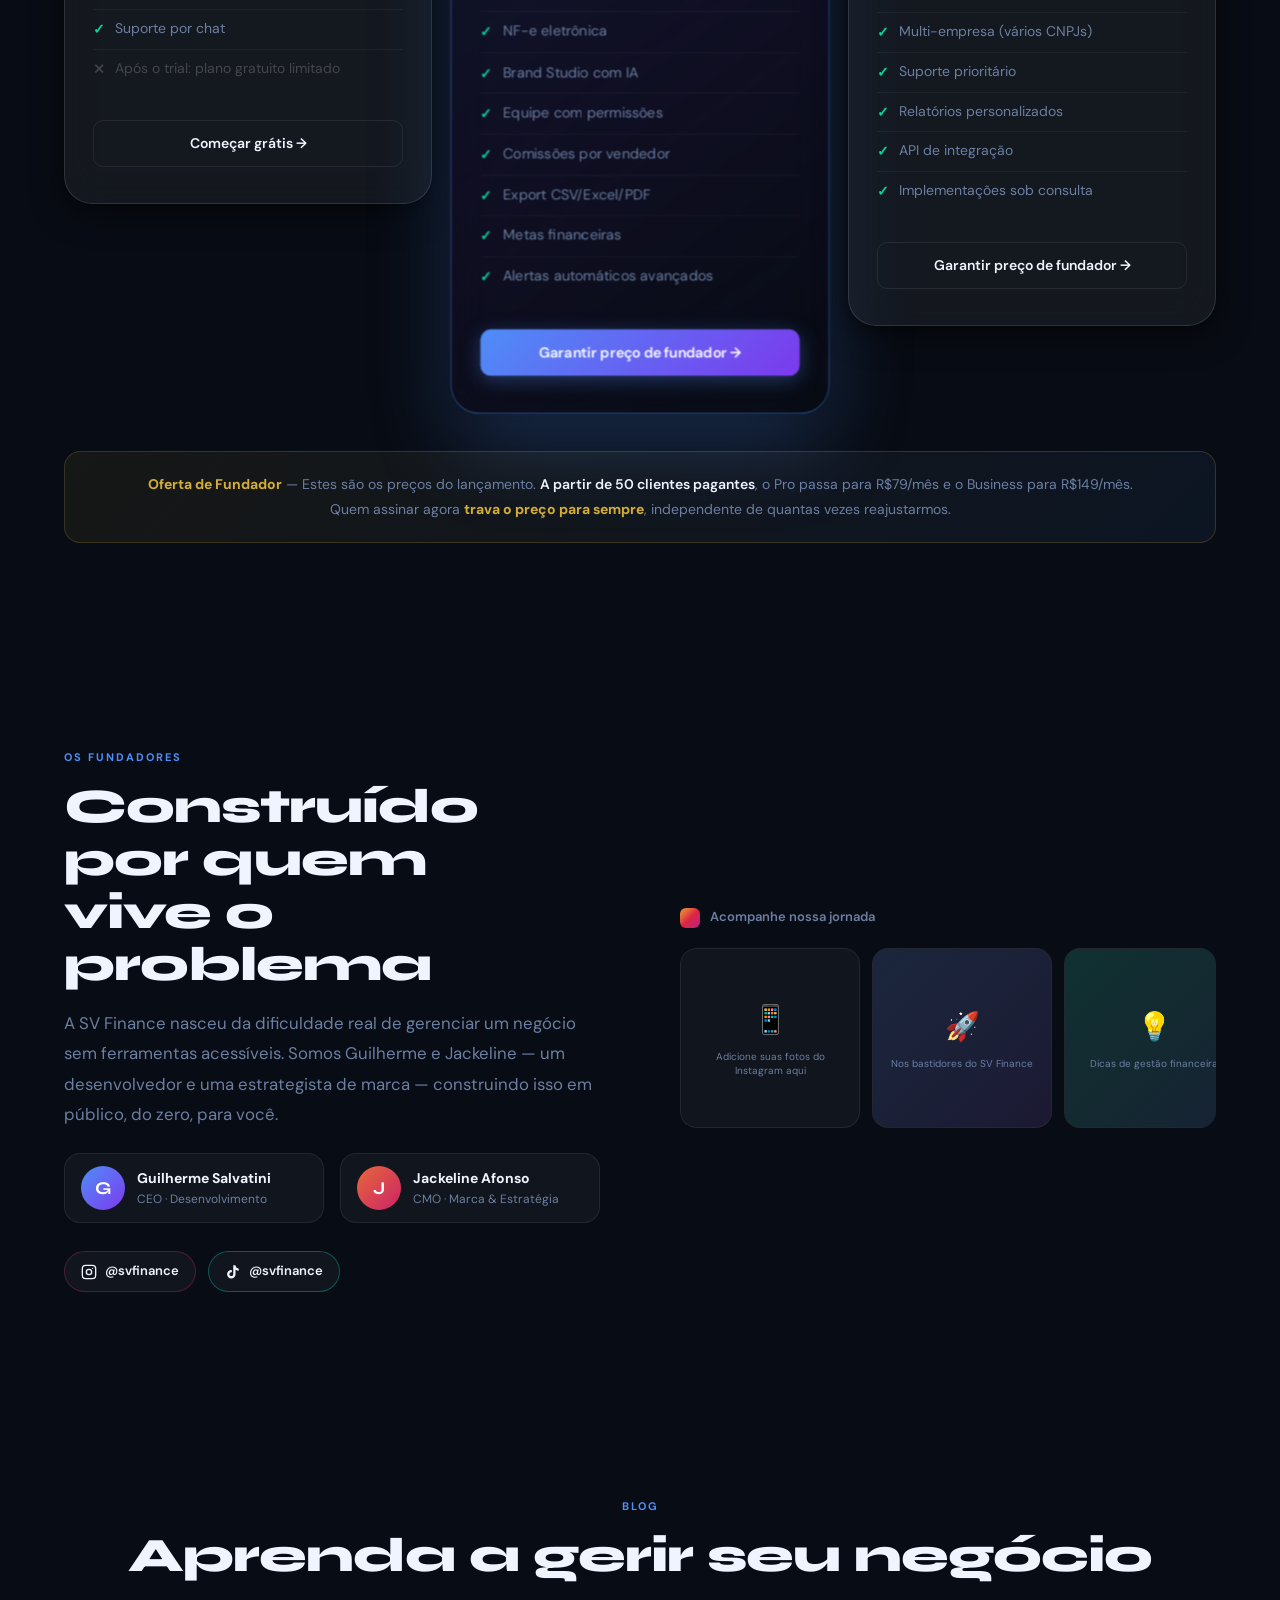
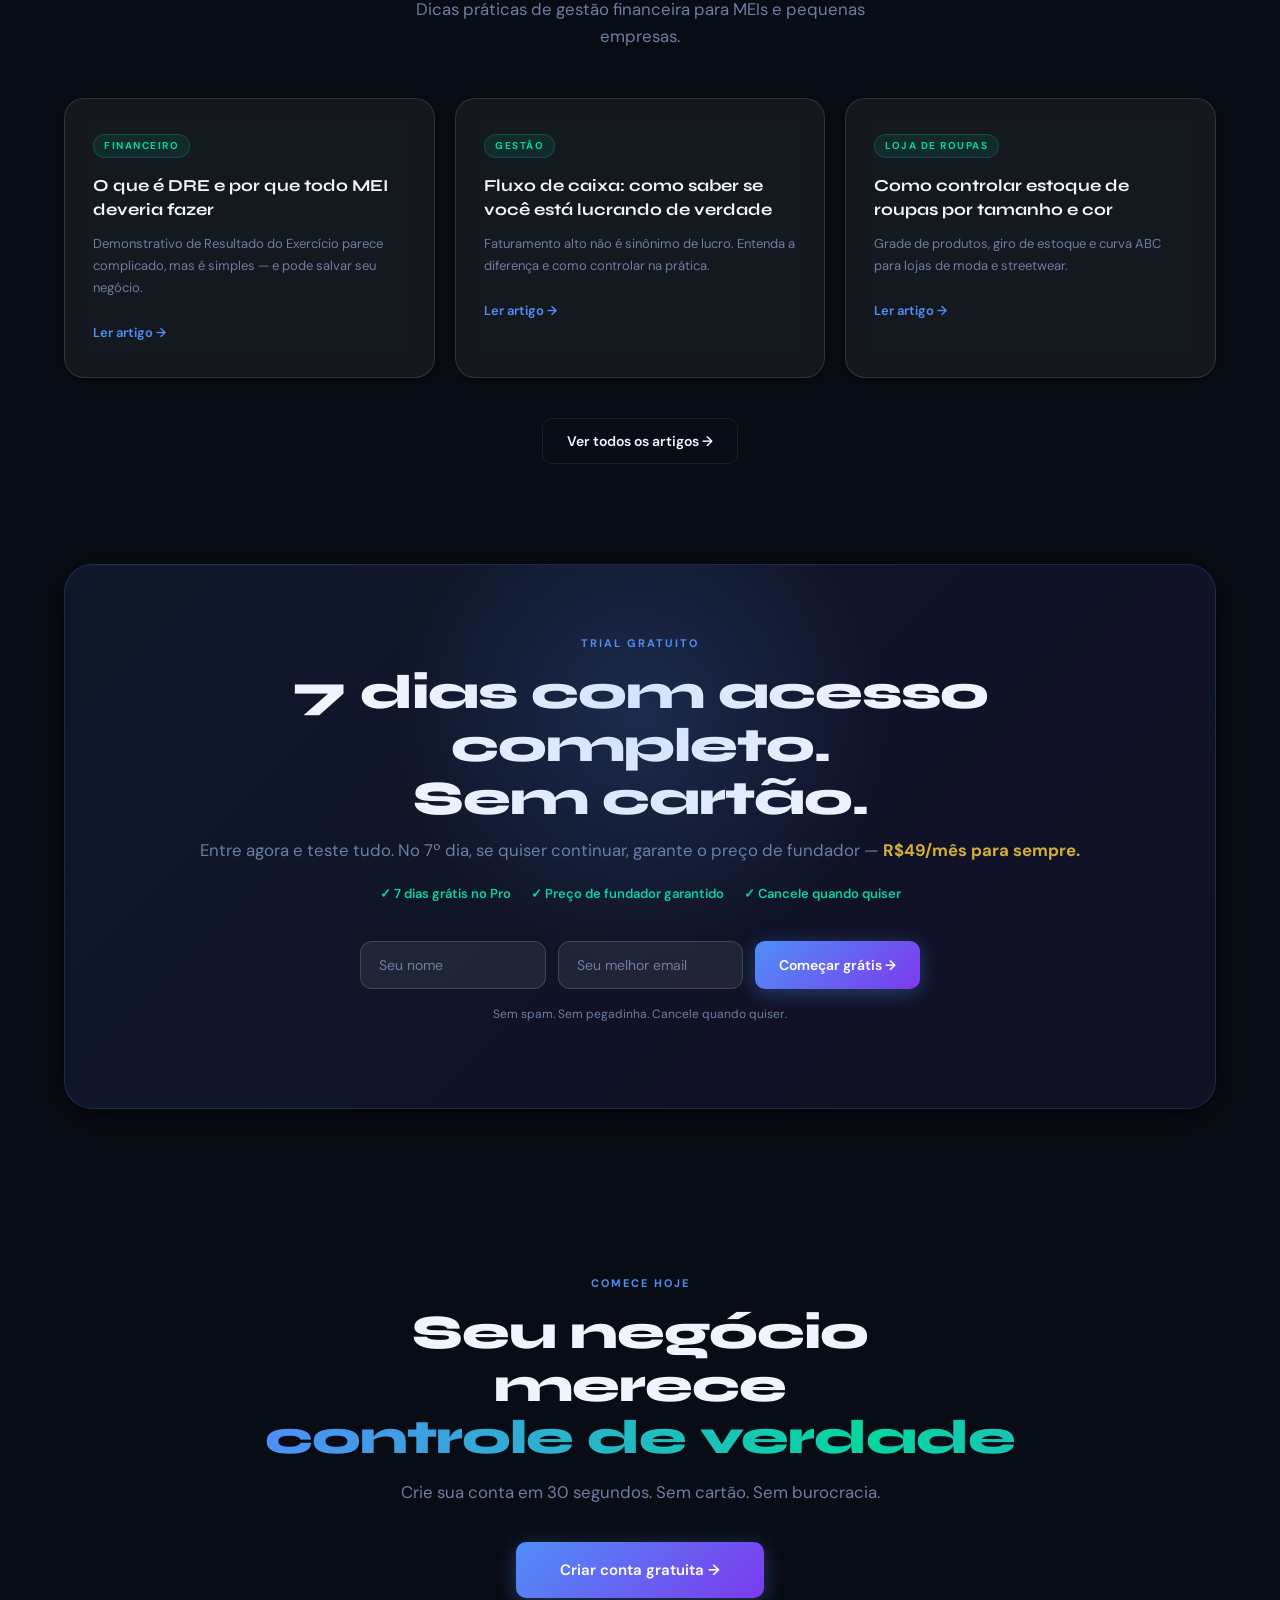
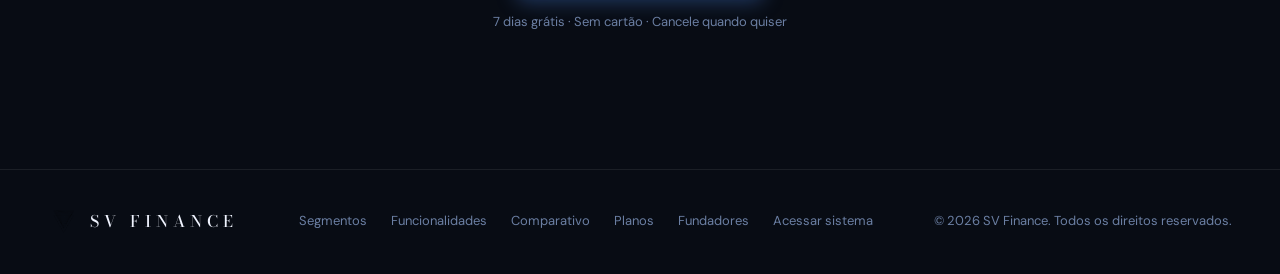
==== commit 1092d002: "update landig page" ====
--- a/index.html
+++ b/index.html
@@ -24,7 +24,8 @@
     <a href="#segmentos">Segmentos</a>
     <a href="#funcionalidades">Funcionalidades</a>
     <a href="#comparativo">Comparativo</a>
-    <a href="#blog">Blog</a>
+    <a href="#planos">Planos</a>
+    <a href="#fundadores">Fundadores</a>
   </div>
   <div class="nav-actions">
     <a href="https://app.svfinance.com.br" class="btn btn-ghost">Entrar</a>
@@ -43,6 +44,8 @@
     <a href="#segmentos" onclick="closeMobileMenu()">Segmentos</a>
     <a href="#funcionalidades" onclick="closeMobileMenu()">Funcionalidades</a>
     <a href="#comparativo" onclick="closeMobileMenu()">Comparativo</a>
+    <a href="#planos" onclick="closeMobileMenu()">Planos</a>
+    <a href="#fundadores" onclick="closeMobileMenu()">Fundadores</a>
     <a href="https://app.svfinance.com.br" class="btn btn-ghost" style="margin-top:8px">Entrar</a>
     <a href="https://app.svfinance.com.br" class="btn btn-primary">Testar grátis →</a>
   </div>
@@ -56,7 +59,10 @@
   <div class="orb orb-3"></div>
 
   <div class="hero-content">
-    <div class="hero-badge">✦ Sem cartão de crédito · Comece grátis hoje</div>
+    <div class="hero-badge">
+      <span class="hero-badge-dot"></span>
+      ✦ Sem cartão de crédito · Comece grátis hoje
+    </div>
 
     <h1>
       O ERP que seu negócio<br/>
@@ -72,8 +78,8 @@
     </div>
 
     <div class="hero-proof">
-      <span>✓ Grátis para começar</span>
-      <span>✓ Sem limite de tempo no beta</span>
+      <span>✓ 7 dias grátis com acesso completo</span>
+      <span>✓ Sem cartão no cadastro</span>
       <span>✓ Cancele quando quiser</span>
     </div>
 
@@ -126,7 +132,7 @@
         <div class="iphone-screen">
           <img src="img/mobile-preview.png" alt="SV Finance Mobile" class="iphone-img" id="iphone-preview"/>
           <div class="iphone-placeholder" id="iphone-placeholder">
-            <div class="placeholder-inner"><span style="font-size:2rem">📱</span><p>App Mobile</p><small>img/mobile-preview.png</small></div>
+            <div class="placeholder-inner"><span style="font-size:2rem">📱</span><p>App Mobile</p></div>
           </div>
         </div>
         <div class="iphone-home"></div>
@@ -136,64 +142,44 @@
   <p class="mockup-caption">Funciona no celular e no computador — sem instalar nada</p>
 </div>
 
-<!-- SEGMENTOS COM FOTO -->
+<!-- SEGMENTOS -->
 <div class="section-wrap" id="segmentos">
   <div class="reveal" style="text-align:center;margin-bottom:56px">
     <div class="section-tag">Para o seu negócio</div>
     <h2>Feito para o seu segmento</h2>
     <p class="section-sub" style="margin:0 auto">Selecione seu tipo de negócio ao criar a conta e o sistema se adapta completamente para você.</p>
   </div>
-
   <div class="segments-grid reveal">
-    <div class="segment-card segment-featured" style="
-      background: linear-gradient(160deg, rgba(0,0,0,0.85) 0%, rgba(15,10,5,0.9) 100%),
-      url('img/streetwear-store.jpg') center/cover no-repeat;
-    ">
+    <div class="segment-card segment-featured" style="background:linear-gradient(160deg,rgba(0,0,0,0.85) 0%,rgba(15,10,5,0.9) 100%),url('img/streetwear-store.jpg') center/cover no-repeat;">
       <div class="segment-content">
         <div class="segment-tag">Em destaque</div>
         <div class="segment-icon">👗</div>
         <h3>Lojas de Roupa & Streetwear</h3>
         <p>Controle de grade (tamanho × cor), PDV, etiquetas com código de barras, troca/devolução e coleções por temporada.</p>
         <div class="segment-chips">
-          <span>Grade P/M/G/GG</span>
-          <span>PDV</span>
-          <span>Estoque por cor</span>
-          <span>Coleções</span>
+          <span>Grade P/M/G/GG</span><span>PDV</span><span>Estoque por cor</span><span>Coleções</span>
         </div>
         <a href="https://app.svfinance.com.br" class="btn btn-primary" style="margin-top:20px;width:100%;justify-content:center">Começar grátis →</a>
       </div>
     </div>
-
     <div class="segment-small-grid">
       <div class="segment-card segment-small" style="background:linear-gradient(160deg,rgba(8,12,20,0.95),rgba(15,20,40,0.95)),url('img/seg-barbeiro.jpg') center/cover">
-        <div class="segment-icon-sm">✂️</div>
-        <h4>Barbeiro & Salão</h4>
-        <p>Caixa, comissões e clientes recorrentes.</p>
+        <div class="segment-icon-sm">✂️</div><h4>Barbeiro & Salão</h4><p>Caixa, comissões e clientes recorrentes.</p>
       </div>
       <div class="segment-card segment-small" style="background:linear-gradient(160deg,rgba(8,12,20,0.95),rgba(15,20,40,0.95)),url('img/seg-restaurante.jpg') center/cover">
-        <div class="segment-icon-sm">🍔</div>
-        <h4>Restaurante & Food</h4>
-        <p>Estoque, vendas e DRE para o food service.</p>
+        <div class="segment-icon-sm">🍔</div><h4>Restaurante & Food</h4><p>Estoque, vendas e DRE para o food service.</p>
       </div>
       <div class="segment-card segment-small" style="background:linear-gradient(160deg,rgba(8,12,20,0.95),rgba(15,20,40,0.95)),url('img/seg-estetica.jpg') center/cover">
-        <div class="segment-icon-sm">💅</div>
-        <h4>Estética & Beleza</h4>
-        <p>Serviços, agenda e fluxo de caixa simplificado.</p>
+        <div class="segment-icon-sm">💅</div><h4>Estética & Beleza</h4><p>Serviços, agenda e fluxo de caixa simplificado.</p>
       </div>
       <div class="segment-card segment-small" style="background:linear-gradient(160deg,rgba(8,12,20,0.95),rgba(15,20,40,0.95)),url('img/seg-contador.jpg') center/cover">
-        <div class="segment-icon-sm">🧮</div>
-        <h4>Contador</h4>
-        <p>Multi-empresa, relatórios e importação de dados.</p>
+        <div class="segment-icon-sm">🧮</div><h4>Contador</h4><p>Multi-empresa, relatórios e importação de dados.</p>
       </div>
       <div class="segment-card segment-small" style="background:linear-gradient(160deg,rgba(8,12,20,0.95),rgba(15,20,40,0.95)),url('img/seg-mototaxi.jpg') center/cover">
-        <div class="segment-icon-sm">🛵</div>
-        <h4>Mototaxi & Transporte</h4>
-        <p>Corridas, entradas diárias e controle de custos.</p>
+        <div class="segment-icon-sm">🛵</div><h4>Mototaxi & Transporte</h4><p>Corridas, entradas diárias e controle de custos.</p>
       </div>
       <div class="segment-card segment-small" style="background:linear-gradient(160deg,rgba(8,12,20,0.95),rgba(15,20,40,0.95))">
-        <div class="segment-icon-sm">⚡</div>
-        <h4>Outros negócios</h4>
-        <p>Sistema genérico para qualquer empreendimento.</p>
+        <div class="segment-icon-sm">⚡</div><h4>Outros negócios</h4><p>Sistema genérico para qualquer empreendimento.</p>
       </div>
     </div>
   </div>
@@ -207,51 +193,15 @@
     <p class="section-sub">Sem planilhas, sem papel, sem complicação.</p>
   </div>
   <div class="features-grid reveal">
-    <div class="feature-card">
-      <div class="feature-icon">📊</div>
-      <h3>Dashboard em tempo real</h3>
-      <p>Visão completa com gráficos, KPIs e alertas automáticos de contas vencidas e saldo baixo.</p>
-    </div>
-    <div class="feature-card">
-      <div class="feature-icon">🛒</div>
-      <h3>Vendas e Orçamentos</h3>
-      <p>Emita PED e OS, converta orçamentos em vendas com um clique e gere PDFs profissionais.</p>
-    </div>
-    <div class="feature-card">
-      <div class="feature-icon">🧾</div>
-      <h3>NF-e integrada</h3>
-      <p>Emita notas fiscais eletrônicas direto do sistema. Dados fiscais salvos por empresa, produto e cliente.</p>
-    </div>
-    <div class="feature-card">
-      <div class="feature-icon">📦</div>
-      <h3>Estoque Inteligente</h3>
-      <p>Custo médio ponderado, alertas de mínimo e movimentações automáticas a cada venda.</p>
-    </div>
-    <div class="feature-card">
-      <div class="feature-icon">💰</div>
-      <h3>Controle Financeiro</h3>
-      <p>Transações, contas a pagar e receber, DRE e fluxo de caixa com filtros por período.</p>
-    </div>
-    <div class="feature-card">
-      <div class="feature-icon">🎨</div>
-      <h3>Brand Studio com IA</h3>
-      <p>Crie artes para redes sociais com IA, remova fundos e exporte em alta resolução. Exclusivo SV Finance.</p>
-    </div>
-    <div class="feature-card">
-      <div class="feature-icon">👥</div>
-      <h3>Equipe com Permissões</h3>
-      <p>Perfis por função: admin, vendedor, financeiro e estoque. Cada um vê só o que precisa.</p>
-    </div>
-    <div class="feature-card">
-      <div class="feature-icon">📂</div>
-      <h3>Importação Inteligente</h3>
-      <p>Importe do Conta Azul, Omie, Nibo e Linx com detecção automática de formato.</p>
-    </div>
-    <div class="feature-card">
-      <div class="feature-icon">🎯</div>
-      <h3>Metas Financeiras</h3>
-      <p>Defina metas mensais e acompanhe o progresso com alertas automáticos ao atingir 50% e 100%.</p>
-    </div>
+    <div class="feature-card"><div class="feature-icon">📊</div><h3>Dashboard em tempo real</h3><p>Visão completa com gráficos, KPIs e alertas automáticos de contas vencidas e saldo baixo.</p></div>
+    <div class="feature-card"><div class="feature-icon">🛒</div><h3>Vendas e Orçamentos</h3><p>Emita PED e OS, converta orçamentos em vendas com um clique e gere PDFs profissionais.</p></div>
+    <div class="feature-card"><div class="feature-icon">🧾</div><h3>NF-e integrada</h3><p>Emita notas fiscais eletrônicas direto do sistema. Dados fiscais salvos por empresa, produto e cliente.</p></div>
+    <div class="feature-card"><div class="feature-icon">📦</div><h3>Estoque Inteligente</h3><p>Custo médio ponderado, alertas de mínimo e movimentações automáticas a cada venda.</p></div>
+    <div class="feature-card"><div class="feature-icon">💰</div><h3>Controle Financeiro</h3><p>Transações, contas a pagar e receber, DRE e fluxo de caixa com filtros por período.</p></div>
+    <div class="feature-card"><div class="feature-icon">🎨</div><h3>Brand Studio com IA</h3><p>Crie artes para redes sociais com IA, remova fundos e exporte em alta resolução. Exclusivo SV Finance.</p></div>
+    <div class="feature-card"><div class="feature-icon">👥</div><h3>Equipe com Permissões</h3><p>Perfis por função: admin, vendedor, financeiro e estoque. Cada um vê só o que precisa.</p></div>
+    <div class="feature-card"><div class="feature-icon">📂</div><h3>Importação Inteligente</h3><p>Importe do Conta Azul, Omie, Nibo e Linx com detecção automática de formato.</p></div>
+    <div class="feature-card"><div class="feature-icon">🎯</div><h3>Metas Financeiras</h3><p>Defina metas mensais e acompanhe o progresso com alertas automáticos ao atingir 50% e 100%.</p></div>
   </div>
 </div>
 
@@ -297,101 +247,85 @@
       <div class="compare-cell">Concorrente 2</div>
       <div class="compare-cell compare-highlight">SV Finance</div>
     </div>
-    <div class="compare-row">
-      <div class="compare-cell compare-feature-col">Plano gratuito</div>
-      <div class="compare-cell compare-no">✗</div>
-      <div class="compare-cell compare-no">✗</div>
-      <div class="compare-cell compare-yes compare-highlight">✓</div>
-    </div>
-    <div class="compare-row">
-      <div class="compare-cell compare-feature-col">NF-e de produto</div>
-      <div class="compare-cell compare-yes">✓</div>
-      <div class="compare-cell compare-yes">✓</div>
-      <div class="compare-cell compare-yes compare-highlight">✓</div>
-    </div>
-    <div class="compare-row">
-      <div class="compare-cell compare-feature-col">Vendas e estoque</div>
-      <div class="compare-cell compare-yes">✓</div>
-      <div class="compare-cell compare-yes">✓</div>
-      <div class="compare-cell compare-yes compare-highlight">✓</div>
-    </div>
-    <div class="compare-row">
-      <div class="compare-cell compare-feature-col">Comissões por vendedor</div>
-      <div class="compare-cell compare-yes">✓</div>
-      <div class="compare-cell compare-partial">Parcial</div>
-      <div class="compare-cell compare-yes compare-highlight">✓</div>
-    </div>
-    <div class="compare-row">
-      <div class="compare-cell compare-feature-col">Brand Studio com IA</div>
-      <div class="compare-cell compare-no">✗</div>
-      <div class="compare-cell compare-no">✗</div>
-      <div class="compare-cell compare-yes compare-highlight">✓ Exclusivo</div>
-    </div>
-    <div class="compare-row">
-      <div class="compare-cell compare-feature-col">Controle pessoal (PF)</div>
-      <div class="compare-cell compare-no">✗</div>
-      <div class="compare-cell compare-no">✗</div>
-      <div class="compare-cell compare-yes compare-highlight">✓ Exclusivo</div>
-    </div>
-    <div class="compare-row">
-      <div class="compare-cell compare-feature-col">Gestão por nicho</div>
-      <div class="compare-cell compare-no">✗</div>
-      <div class="compare-cell compare-no">✗</div>
-      <div class="compare-cell compare-yes compare-highlight">✓ Exclusivo</div>
-    </div>
-    <div class="compare-row">
-      <div class="compare-cell compare-feature-col">Metas financeiras</div>
-      <div class="compare-cell compare-no">✗</div>
-      <div class="compare-cell compare-no">✗</div>
-      <div class="compare-cell compare-yes compare-highlight">✓ Exclusivo</div>
-    </div>
-    <div class="compare-row">
-      <div class="compare-cell compare-feature-col">Design moderno</div>
-      <div class="compare-cell compare-no">✗</div>
-      <div class="compare-cell compare-partial">Básico</div>
-      <div class="compare-cell compare-yes compare-highlight">✓ Glassmorphism</div>
-    </div>
-  </div>
-</div>
-
-<!-- PLANOS — sem preços -->
-<div class="section-wrap" id="planos">
-  <div class="reveal" style="text-align:center;margin-bottom:56px">
+    <div class="compare-row"><div class="compare-cell compare-feature-col">Plano gratuito</div><div class="compare-cell compare-no">✗</div><div class="compare-cell compare-no">✗</div><div class="compare-cell compare-yes compare-highlight">✓</div></div>
+    <div class="compare-row"><div class="compare-cell compare-feature-col">Preço mensal</div><div class="compare-cell compare-no" style="color:var(--muted)">R$89+/mês</div><div class="compare-cell compare-no" style="color:var(--muted)">R$99+/mês</div><div class="compare-cell compare-yes compare-highlight">R$49/mês</div></div>
+    <div class="compare-row"><div class="compare-cell compare-feature-col">NF-e de produto</div><div class="compare-cell compare-yes">✓</div><div class="compare-cell compare-yes">✓</div><div class="compare-cell compare-yes compare-highlight">✓</div></div>
+    <div class="compare-row"><div class="compare-cell compare-feature-col">Vendas e estoque</div><div class="compare-cell compare-yes">✓</div><div class="compare-cell compare-yes">✓</div><div class="compare-cell compare-yes compare-highlight">✓</div></div>
+    <div class="compare-row"><div class="compare-cell compare-feature-col">Comissões por vendedor</div><div class="compare-cell compare-yes">✓</div><div class="compare-cell compare-partial">Parcial</div><div class="compare-cell compare-yes compare-highlight">✓</div></div>
+    <div class="compare-row"><div class="compare-cell compare-feature-col">Brand Studio com IA</div><div class="compare-cell compare-no">✗</div><div class="compare-cell compare-no">✗</div><div class="compare-cell compare-yes compare-highlight">✓ Exclusivo</div></div>
+    <div class="compare-row"><div class="compare-cell compare-feature-col">Controle pessoal (PF)</div><div class="compare-cell compare-no">✗</div><div class="compare-cell compare-no">✗</div><div class="compare-cell compare-yes compare-highlight">✓ Exclusivo</div></div>
+    <div class="compare-row"><div class="compare-cell compare-feature-col">Gestão por nicho</div><div class="compare-cell compare-no">✗</div><div class="compare-cell compare-no">✗</div><div class="compare-cell compare-yes compare-highlight">✓ Exclusivo</div></div>
+    <div class="compare-row"><div class="compare-cell compare-feature-col">Design moderno</div><div class="compare-cell compare-no">✗</div><div class="compare-cell compare-partial">Básico</div><div class="compare-cell compare-yes compare-highlight">✓ Glassmorphism</div></div>
+  </div>
+</div>
+
+<!-- PLANOS -->
+<div class="plans-section" id="planos">
+  <div class="reveal" style="text-align:center;margin-bottom:40px">
     <div class="section-tag">Planos</div>
-    <h2>Comece grátis, escale quando quiser</h2>
-    <p class="section-sub" style="margin:0 auto">Sem cartão de crédito. Sem pegadinha. Cancele quando quiser.</p>
-  </div>
+    <h2>Preço de quem acreditou primeiro</h2>
+    <p class="section-sub" style="margin:0 auto">Quem assinar agora trava esse preço para sempre. Quando subirmos, você não sente.</p>
+  </div>
+
+  <!-- Toggle mensal/anual -->
+  <div class="plan-toggle-wrap reveal">
+    <span class="plan-toggle-label active" id="lbl-monthly">Mensal</span>
+    <div class="plan-toggle" id="plan-toggle" onclick="togglePlans()">
+      <div class="plan-toggle-knob"></div>
+    </div>
+    <span class="plan-toggle-label" id="lbl-yearly">Anual</span>
+    <span class="plan-toggle-save">Economize até 20%</span>
+  </div>
+
   <div class="plans-grid reveal">
 
-    <div class="plan-card glass-card">
-      <div class="plan-name">Free</div>
-      <div class="plan-price-wrap">
-        <div class="plan-price free">Gratuito</div>
-        <div class="plan-coming-note">Disponível agora · Sem cartão</div>
-      </div>
-      <div class="plan-desc">Para quem está começando</div>
+    <!-- FREE -->
+    <div class="glass-card">
+      <div class="plan-name">Free Trial</div>
+      <div class="plan-price-block">
+        <div class="plan-price-monthly show">
+          <div class="price-main"><span class="price-value free-val">7 dias</span></div>
+          <div style="font-size:12px;color:var(--muted);margin-top:6px">Grátis · Acesso completo ao Pro</div>
+        </div>
+        <div class="plan-price-yearly">
+          <div class="price-main"><span class="price-value free-val">7 dias</span></div>
+          <div style="font-size:12px;color:var(--muted);margin-top:6px">Grátis · Acesso completo ao Pro</div>
+        </div>
+      </div>
+      <div class="plan-desc">Para experimentar sem compromisso</div>
       <ul class="plan-features">
-        <li>1 usuário administrador</li>
-        <li>Até 50 clientes</li>
-        <li>Até 20 produtos</li>
-        <li>100 transações/mês</li>
-        <li>Dashboard e relatórios básicos</li>
-        <li class="no">NF-e eletrônica</li>
-        <li class="no">Brand Studio com IA</li>
-        <li class="no">Equipe e comissões</li>
-        <li class="no">Export PDF/Excel</li>
+        <li>Acesso completo ao plano Pro por 7 dias</li>
+        <li>Sem cartão no cadastro</li>
+        <li>Todos os módulos desbloqueados</li>
+        <li>Suporte por chat</li>
+        <li class="no">Após o trial: plano gratuito limitado</li>
       </ul>
-      <a href="https://app.svfinance.com.br" class="btn btn-ghost">Criar conta grátis</a>
-    </div>
-
-    <div class="plan-card glass-card featured">
-      <div class="plan-badge">⭐ Mais completo</div>
-      <div class="plan-name">Pro</div>
-      <div class="plan-price-wrap">
-        <div class="plan-price pro" style="font-size:1.4rem;letter-spacing:0">Entre na lista de espera</div>
-        <div class="plan-coming-note">Em breve · Preço especial para early adopters</div>
-      </div>
-      <div class="plan-desc">Para empresas sem limites</div>
+      <a href="https://app.svfinance.com.br" class="btn btn-ghost">Começar grátis →</a>
+    </div>
+
+    <!-- PRO -->
+    <div class="glass-card featured">
+      <div class="plan-badge">⭐ Mais popular</div>
+      <div class="plan-name">Pro Fundador</div>
+      <div class="plan-price-block">
+        <div class="plan-price-monthly show">
+          <div class="price-main">
+            <span class="price-currency">R$</span>
+            <span class="price-value pro-val">49</span>
+            <span class="price-period">/mês</span>
+          </div>
+        </div>
+        <div class="plan-price-yearly">
+          <div class="price-main">
+            <span class="price-currency">R$</span>
+            <span class="price-value pro-val">39</span>
+            <span class="price-period">/mês</span>
+          </div>
+          <div style="font-size:12px;color:var(--accent);margin-top:4px">R$468/ano · 2 meses grátis</div>
+        </div>
+      </div>
+      <div class="plan-founder-tag">🔒 Preço travado para sempre</div>
+      <div class="plan-founder-note">Você entra agora por R$49. Quando o preço subir para R$79, você não paga a diferença.</div>
       <ul class="plan-features">
         <li>Até 5 usuários</li>
         <li>Clientes, produtos e transações ilimitados</li>
@@ -400,28 +334,191 @@
         <li>Equipe com permissões</li>
         <li>Comissões por vendedor</li>
         <li>Export CSV/Excel/PDF</li>
+        <li>Metas financeiras</li>
         <li>Alertas automáticos avançados</li>
-        <li>Metas financeiras</li>
       </ul>
-      <a href="#newsletter" class="btn btn-primary">Garantir meu lugar →</a>
-    </div>
-
-    <div class="plan-card glass-card">
-      <div class="plan-name">Business</div>
-      <div class="plan-price-wrap">
-        <div class="plan-price business" style="font-size:1.4rem;letter-spacing:0">Entre na lista de espera</div>
-        <div class="plan-coming-note">Em breve · Para times maiores</div>
-      </div>
-      <div class="plan-desc">Para times e redes maiores</div>
+      <a href="https://app.svfinance.com.br" class="btn btn-primary">Garantir preço de fundador →</a>
+    </div>
+
+    <!-- BUSINESS -->
+    <div class="glass-card">
+      <div class="plan-name">Business Fundador</div>
+      <div class="plan-price-block">
+        <div class="plan-price-monthly show">
+          <div class="price-main">
+            <span class="price-currency">R$</span>
+            <span class="price-value biz-val">99</span>
+            <span class="price-period">/mês</span>
+          </div>
+        </div>
+        <div class="plan-price-yearly">
+          <div class="price-main">
+            <span class="price-currency">R$</span>
+            <span class="price-value biz-val">79</span>
+            <span class="price-period">/mês</span>
+          </div>
+          <div style="font-size:12px;color:var(--accent);margin-top:4px">R$948/ano · 2 meses grátis</div>
+        </div>
+      </div>
+      <div class="plan-founder-tag">🔒 Preço travado para sempre</div>
+      <div class="plan-founder-note">Para contadores e quem gerencia mais de um CNPJ. Preço sobe para R$149 na fase 2.</div>
       <ul class="plan-features">
         <li>Usuários ilimitados</li>
         <li>Tudo do plano Pro</li>
-        <li>Multi-empresa</li>
+        <li>Multi-empresa (vários CNPJs)</li>
         <li>Suporte prioritário</li>
         <li>Relatórios personalizados</li>
         <li>API de integração</li>
+        <li>Implementações sob consulta</li>
       </ul>
-      <a href="#newsletter" class="btn btn-ghost">Garantir meu lugar →</a>
+      <a href="https://app.svfinance.com.br" class="btn btn-ghost">Garantir preço de fundador →</a>
+    </div>
+
+  </div>
+
+  <!-- Nota de urgência -->
+  <div class="plan-urgency reveal">
+    <strong>Oferta de Fundador</strong> — Estes são os preços do lançamento. <span>A partir de 50 clientes pagantes</span>, o Pro passa para R$79/mês e o Business para R$149/mês.<br/>
+    Quem assinar agora <strong>trava o preço para sempre</strong>, independente de quantas vezes reajustarmos.
+  </div>
+</div>
+
+<!-- FUNDADORES -->
+<div class="founders-section" id="fundadores">
+  <div class="founders-layout">
+
+    <div class="founders-text reveal-left">
+      <div class="section-tag">Os fundadores</div>
+      <h2>Construído por quem<br/>vive o problema</h2>
+      <p>A SV Finance nasceu da dificuldade real de gerenciar um negócio sem ferramentas acessíveis. Somos Guilherme e Jackeline — um desenvolvedor e uma estrategista de marca — construindo isso em público, do zero, para você.</p>
+
+      <div class="founders-faces">
+        <div class="founder-face">
+          <div class="founder-avatar">
+            <img src="img/guilherme.jpg" alt="Guilherme" onerror="this.parentElement.textContent='G'"/>
+          </div>
+          <div class="founder-info">
+            <div class="founder-name">Guilherme Salvatini</div>
+            <div class="founder-role">CEO · Desenvolvimento</div>
+          </div>
+        </div>
+        <div class="founder-face">
+          <div class="founder-avatar" style="background:linear-gradient(135deg,#e6683c,#cc2366)">
+            <img src="img/jackeline.jpg" alt="Jackeline" onerror="this.parentElement.textContent='J'"/>
+          </div>
+          <div class="founder-info">
+            <div class="founder-name">Jackeline Afonso</div>
+            <div class="founder-role">CMO · Marca & Estratégia</div>
+          </div>
+        </div>
+      </div>
+
+      <div class="founders-social">
+        <a href="https://instagram.com/svfinance" target="_blank" class="social-pill ig">
+          <svg width="16" height="16" viewBox="0 0 24 24" fill="none" stroke="currentColor" stroke-width="2"><rect x="2" y="2" width="20" height="20" rx="5" ry="5"/><circle cx="12" cy="12" r="4"/><circle cx="17.5" cy="6.5" r="1" fill="currentColor" stroke="none"/></svg>
+          @svfinance
+        </a>
+        <a href="https://tiktok.com/@svfinance" target="_blank" class="social-pill tt">
+          <svg width="16" height="16" viewBox="0 0 24 24" fill="currentColor"><path d="M19.59 6.69a4.83 4.83 0 01-3.77-4.25V2h-3.45v13.67a2.89 2.89 0 01-2.88 2.5 2.89 2.89 0 01-2.89-2.89 2.89 2.89 0 012.89-2.89c.28 0 .54.04.79.1V9.01a6.33 6.33 0 00-.79-.05 6.34 6.34 0 00-6.34 6.34 6.34 6.34 0 006.34 6.34 6.34 6.34 0 006.33-6.34V8.69a8.26 8.26 0 004.84 1.55V6.79a4.85 4.85 0 01-1.07-.1z"/></svg>
+          @svfinance
+        </a>
+      </div>
+    </div>
+
+    <div class="instagram-feed reveal-right">
+      <div class="instagram-feed-label">
+        Acompanhe nossa jornada
+      </div>
+      <div class="ig-track-wrap">
+        <div class="ig-track" id="ig-track">
+          <!-- Posts reais — substituir src pelas imagens reais do Instagram -->
+          <div class="ig-post">
+            <div class="ig-post-placeholder">
+              <span class="ig-icon">📱</span>
+              <span class="ig-caption">Adicione suas fotos do Instagram aqui</span>
+            </div>
+            <div class="ig-post-overlay"><div class="ig-post-text">Build in public</div></div>
+          </div>
+          <div class="ig-post">
+            <div class="ig-post-placeholder" style="background:linear-gradient(135deg,rgba(79,142,247,0.15),rgba(124,58,237,0.1))">
+              <span class="ig-icon">🚀</span>
+              <span class="ig-caption">Nos bastidores do SV Finance</span>
+            </div>
+            <div class="ig-post-overlay"><div class="ig-post-text">Nos bastidores</div></div>
+          </div>
+          <div class="ig-post">
+            <div class="ig-post-placeholder" style="background:linear-gradient(135deg,rgba(6,214,160,0.15),rgba(79,142,247,0.1))">
+              <span class="ig-icon">💡</span>
+              <span class="ig-caption">Dicas de gestão financeira</span>
+            </div>
+            <div class="ig-post-overlay"><div class="ig-post-text">Dicas financeiras</div></div>
+          </div>
+          <div class="ig-post">
+            <div class="ig-post-placeholder" style="background:linear-gradient(135deg,rgba(212,175,55,0.15),rgba(79,142,247,0.08))">
+              <span class="ig-icon">📊</span>
+              <span class="ig-caption">Demo do sistema ao vivo</span>
+            </div>
+            <div class="ig-post-overlay"><div class="ig-post-text">Demo ao vivo</div></div>
+          </div>
+          <div class="ig-post">
+            <div class="ig-post-placeholder" style="background:linear-gradient(135deg,rgba(225,48,108,0.15),rgba(79,142,247,0.08))">
+              <span class="ig-icon">🎯</span>
+              <span class="ig-caption">MEI, esse sistema é pra você</span>
+            </div>
+            <div class="ig-post-overlay"><div class="ig-post-text">Para MEIs</div></div>
+          </div>
+          <div class="ig-post">
+            <div class="ig-post-placeholder" style="background:linear-gradient(135deg,rgba(124,58,237,0.2),rgba(8,12,20,0.8))">
+              <span class="ig-icon">✨</span>
+              <span class="ig-caption">Novo módulo lançado</span>
+            </div>
+            <div class="ig-post-overlay"><div class="ig-post-text">Novo módulo</div></div>
+          </div>
+          <!-- Duplicata para loop infinito -->
+          <div class="ig-post">
+            <div class="ig-post-placeholder">
+              <span class="ig-icon">📱</span>
+              <span class="ig-caption">Adicione suas fotos do Instagram aqui</span>
+            </div>
+            <div class="ig-post-overlay"><div class="ig-post-text">Build in public</div></div>
+          </div>
+          <div class="ig-post">
+            <div class="ig-post-placeholder" style="background:linear-gradient(135deg,rgba(79,142,247,0.15),rgba(124,58,237,0.1))">
+              <span class="ig-icon">🚀</span>
+              <span class="ig-caption">Nos bastidores do SV Finance</span>
+            </div>
+            <div class="ig-post-overlay"><div class="ig-post-text">Nos bastidores</div></div>
+          </div>
+          <div class="ig-post">
+            <div class="ig-post-placeholder" style="background:linear-gradient(135deg,rgba(6,214,160,0.15),rgba(79,142,247,0.1))">
+              <span class="ig-icon">💡</span>
+              <span class="ig-caption">Dicas de gestão financeira</span>
+            </div>
+            <div class="ig-post-overlay"><div class="ig-post-text">Dicas financeiras</div></div>
+          </div>
+          <div class="ig-post">
+            <div class="ig-post-placeholder" style="background:linear-gradient(135deg,rgba(212,175,55,0.15),rgba(79,142,247,0.08))">
+              <span class="ig-icon">📊</span>
+              <span class="ig-caption">Demo do sistema ao vivo</span>
+            </div>
+            <div class="ig-post-overlay"><div class="ig-post-text">Demo ao vivo</div></div>
+          </div>
+          <div class="ig-post">
+            <div class="ig-post-placeholder" style="background:linear-gradient(135deg,rgba(225,48,108,0.15),rgba(79,142,247,0.08))">
+              <span class="ig-icon">🎯</span>
+              <span class="ig-caption">MEI, esse sistema é pra você</span>
+            </div>
+            <div class="ig-post-overlay"><div class="ig-post-text">Para MEIs</div></div>
+          </div>
+          <div class="ig-post">
+            <div class="ig-post-placeholder" style="background:linear-gradient(135deg,rgba(124,58,237,0.2),rgba(8,12,20,0.8))">
+              <span class="ig-icon">✨</span>
+              <span class="ig-caption">Novo módulo lançado</span>
+            </div>
+            <div class="ig-post-overlay"><div class="ig-post-text">Novo módulo</div></div>
+          </div>
+        </div>
+      </div>
     </div>
 
   </div>
@@ -435,50 +532,31 @@
     <p class="section-sub" style="margin:0 auto">Dicas práticas de gestão financeira para MEIs e pequenas empresas.</p>
   </div>
   <div class="blog-grid reveal">
-    <div class="blog-card">
-      <div class="blog-tag">Financeiro</div>
-      <h3>O que é DRE e por que todo MEI deveria fazer</h3>
-      <p>Demonstrativo de Resultado do Exercício parece complicado, mas é simples — e pode salvar seu negócio.</p>
-      <a href="#" class="blog-link">Ler artigo →</a>
-    </div>
-    <div class="blog-card">
-      <div class="blog-tag">Gestão</div>
-      <h3>Fluxo de caixa: como saber se você está lucrando de verdade</h3>
-      <p>Faturamento alto não é sinônimo de lucro. Entenda a diferença e como controlar na prática.</p>
-      <a href="#" class="blog-link">Ler artigo →</a>
-    </div>
-    <div class="blog-card">
-      <div class="blog-tag">Loja de Roupas</div>
-      <h3>Como controlar estoque de roupas por tamanho e cor</h3>
-      <p>Grade de produtos, giro de estoque e curva ABC para lojas de moda e streetwear.</p>
-      <a href="#" class="blog-link">Ler artigo →</a>
-    </div>
-  </div>
-  <div style="text-align:center;margin-top:40px">
-    <a href="#" class="btn btn-ghost">Ver todos os artigos →</a>
-  </div>
+    <div class="blog-card"><div class="blog-tag">Financeiro</div><h3>O que é DRE e por que todo MEI deveria fazer</h3><p>Demonstrativo de Resultado do Exercício parece complicado, mas é simples — e pode salvar seu negócio.</p><a href="#" class="blog-link">Ler artigo →</a></div>
+    <div class="blog-card"><div class="blog-tag">Gestão</div><h3>Fluxo de caixa: como saber se você está lucrando de verdade</h3><p>Faturamento alto não é sinônimo de lucro. Entenda a diferença e como controlar na prática.</p><a href="#" class="blog-link">Ler artigo →</a></div>
+    <div class="blog-card"><div class="blog-tag">Loja de Roupas</div><h3>Como controlar estoque de roupas por tamanho e cor</h3><p>Grade de produtos, giro de estoque e curva ABC para lojas de moda e streetwear.</p><a href="#" class="blog-link">Ler artigo →</a></div>
+  </div>
+  <div style="text-align:center;margin-top:40px"><a href="#" class="btn btn-ghost">Ver todos os artigos →</a></div>
 </div>
 
 <!-- NEWSLETTER -->
 <div class="newsletter-wrap" id="newsletter">
   <div class="newsletter-card reveal">
-    <div class="section-tag">Lista de espera</div>
-    <h2>Seja o primeiro a saber<br/>quando o Pro lançar</h2>
-    <p>Entre na lista e garanta <strong style="color:var(--accent)">30 dias grátis</strong> no plano Pro quando lançarmos.</p>
+    <div class="section-tag">Trial gratuito</div>
+    <h2>7 dias com acesso completo.<br/>Sem cartão.</h2>
+    <p>Entre agora e teste tudo. No 7º dia, se quiser continuar, garante o preço de fundador — <strong style="color:var(--gold)">R$49/mês para sempre.</strong></p>
     <div class="newsletter-benefits">
-      <span>✓ 30 dias grátis no Pro</span>
-      <span>✓ Preço de early adopter</span>
-      <span>✓ Suporte prioritário</span>
+      <span>✓ 7 dias grátis no Pro</span>
+      <span>✓ Preço de fundador garantido</span>
+      <span>✓ Cancele quando quiser</span>
     </div>
     <form class="newsletter-form" id="nl-form">
       <input type="text" class="newsletter-input" placeholder="Seu nome" id="nl-name" required/>
       <input type="email" class="newsletter-input" placeholder="Seu melhor email" id="nl-email" required/>
-      <button type="submit" class="btn btn-primary">Garantir meu lugar →</button>
+      <button type="submit" class="btn btn-primary">Começar grátis →</button>
     </form>
-    <div class="newsletter-success" id="nl-success">
-      🎉 Incrível! Você está na lista. Avisaremos em primeira mão com desconto exclusivo!
-    </div>
-    <p style="margin-top:16px;font-size:12px;color:var(--muted)">Sem spam. Cancele quando quiser.</p>
+    <div class="newsletter-success" id="nl-success">🎉 Incrível! Te avisaremos quando lançar com acesso exclusivo!</div>
+    <p style="margin-top:16px;font-size:12px;color:var(--muted)">Sem spam. Sem pegadinha. Cancele quando quiser.</p>
   </div>
 </div>
 
@@ -486,11 +564,11 @@
 <div class="cta-section reveal">
   <div class="section-tag">Comece hoje</div>
   <h2>Seu negócio merece<br/><span class="shimmer-text">controle de verdade</span></h2>
-  <p>Crie sua conta gratuitamente e descubra como é fácil ter o financeiro organizado.</p>
-  <a href="https://app.svfinance.com.br" class="btn btn-primary" style="padding:16px 40px;font-size:15px;">
+  <p>Crie sua conta em 30 segundos. Sem cartão. Sem burocracia.</p>
+  <a href="https://app.svfinance.com.br" class="btn btn-primary" style="padding:16px 44px;font-size:15px;">
     Criar conta gratuita →
   </a>
-  <p style="margin-top:14px;font-size:13px;color:var(--muted)">Beta gratuito · Sem cartão · Cancele quando quiser</p>
+  <p style="margin-top:14px;font-size:13px;color:var(--muted)">7 dias grátis · Sem cartão · Cancele quando quiser</p>
 </div>
 
 <!-- FOOTER -->
@@ -503,7 +581,8 @@
     <a href="#segmentos">Segmentos</a>
     <a href="#funcionalidades">Funcionalidades</a>
     <a href="#comparativo">Comparativo</a>
-    <a href="#newsletter">Lista de espera</a>
+    <a href="#planos">Planos</a>
+    <a href="#fundadores">Fundadores</a>
     <a href="https://app.svfinance.com.br">Acessar sistema</a>
   </div>
   <p>© 2026 SV Finance. Todos os direitos reservados.</p>
@@ -511,4 +590,4 @@
 
 <script src="js/main.js"></script>
 </body>
-</html>
+</html>
--- a/css/style.css
+++ b/css/style.css
@@ -12,6 +12,11 @@
   --muted:   #6b7fa3;
   --glass:   rgba(255,255,255,0.05);
   --glass-border: rgba(255,255,255,0.12);
+  --gold:    #d4af37;
+  --depth-1: 0 2px 8px rgba(0,0,0,0.4);
+  --depth-2: 0 8px 32px rgba(0,0,0,0.5), 0 2px 8px rgba(0,0,0,0.3);
+  --depth-3: 0 24px 64px rgba(0,0,0,0.6), 0 8px 24px rgba(79,142,247,0.12);
+  --depth-hover: 0 40px 80px rgba(0,0,0,0.7), 0 12px 32px rgba(79,142,247,0.2);
 }
 
 html { scroll-behavior: smooth; }
@@ -23,13 +28,23 @@
   line-height: 1.6;
   overflow-x: hidden;
 }
+
+/* Grid de fundo */
 body::after {
   content: '';
   position: fixed; inset: 0; pointer-events: none; z-index: 0;
   background-image:
-    linear-gradient(rgba(79,142,247,0.03) 1px, transparent 1px),
-    linear-gradient(90deg, rgba(79,142,247,0.03) 1px, transparent 1px);
+    linear-gradient(rgba(79,142,247,0.025) 1px, transparent 1px),
+    linear-gradient(90deg, rgba(79,142,247,0.025) 1px, transparent 1px);
   background-size: 60px 60px;
+}
+
+/* Ruído de textura */
+body::before {
+  content: '';
+  position: fixed; inset: 0; pointer-events: none; z-index: 0;
+  opacity: 0.018;
+  background-image: url("data:image/svg+xml,%3Csvg viewBox='0 0 256 256' xmlns='http://www.w3.org/2000/svg'%3E%3Cfilter id='noise'%3E%3CfeTurbulence type='fractalNoise' baseFrequency='0.9' numOctaves='4' stitchTiles='stitch'/%3E%3C/filter%3E%3Crect width='100%25' height='100%25' filter='url(%23noise)'/%3E%3C/svg%3E");
 }
 
 /* ── NAV ── */
@@ -37,10 +52,14 @@
   position: fixed; top: 0; left: 0; right: 0; z-index: 100;
   display: flex; align-items: center; justify-content: space-between;
   padding: 14px 48px;
-  background: rgba(8,12,20,0.85);
-  backdrop-filter: blur(20px);
+  background: rgba(8,12,20,0.82);
+  backdrop-filter: blur(24px) saturate(1.4);
   border-bottom: 1px solid var(--border);
-}
+  transition: padding 0.3s;
+}
+nav.scrolled { padding: 10px 48px; background: rgba(8,12,20,0.95); }
+
+/* Logo com rotação Y */
 .logo {
   font-family: 'Bodoni Moda', Georgia, serif;
   font-weight: 500; font-size: 1rem; letter-spacing: 5px;
@@ -48,10 +67,18 @@
   display: flex; align-items: center; gap: 10px;
   text-transform: uppercase; flex-shrink: 0; max-width: 220px;
 }
-.logo-img { width: 32px; height: 32px; min-width: 32px; object-fit: contain; display: block; flex-shrink: 0; }
+.logo-img {
+  width: 32px; height: 32px; min-width: 32px;
+  object-fit: contain; display: block; flex-shrink: 0;
+  animation: logoSpin 8s linear infinite;
+  transform-style: preserve-3d;
+}
+.logo-img:hover { animation-duration: 1.5s; }
 .logo-text { font-family: 'Bodoni Moda', Georgia, serif; font-weight: 500; letter-spacing: 5px; font-size: 1rem; text-transform: uppercase; white-space: nowrap; }
 .nav-links { display: flex; align-items: center; gap: 24px; flex: 1; justify-content: center; }
-.nav-links a { color: var(--muted); text-decoration: none; font-size: 14px; font-weight: 500; transition: color 0.2s; white-space: nowrap; }
+.nav-links a { color: var(--muted); text-decoration: none; font-size: 14px; font-weight: 500; transition: color 0.2s; white-space: nowrap; position: relative; padding-bottom: 2px; }
+.nav-links a::after { content:''; position:absolute; bottom:0; left:0; width:0; height:1px; background:var(--primary); transition: width 0.3s; }
+.nav-links a:hover::after, .nav-links a.active::after { width: 100%; }
 .nav-links a:hover, .nav-links a.active { color: var(--text); }
 .nav-actions { display: flex; gap: 10px; align-items: center; flex-shrink: 0; }
 .nav-mobile-btn {
@@ -68,19 +95,13 @@
   display: flex; flex-direction: column; padding: 24px;
 }
 .mobile-menu.open { right: 0; }
-.mobile-menu-header {
-  display: flex; justify-content: space-between; align-items: center;
-  margin-bottom: 32px; padding-bottom: 16px; border-bottom: 1px solid var(--border);
-}
+.mobile-menu-header { display: flex; justify-content: space-between; align-items: center; margin-bottom: 32px; padding-bottom: 16px; border-bottom: 1px solid var(--border); }
 .mobile-menu-header button { background: none; border: none; color: var(--muted); font-size: 20px; cursor: pointer; }
 .mobile-menu-links { display: flex; flex-direction: column; gap: 8px; }
 .mobile-menu-links a { color: var(--muted); text-decoration: none; font-size: 15px; font-weight: 500; padding: 10px 0; border-bottom: 1px solid var(--border); transition: color 0.2s; }
 .mobile-menu-links a:hover { color: var(--text); }
 .mobile-menu-links .btn { margin-top: 8px; text-align: center; justify-content: center; }
-.mobile-menu-overlay {
-  position: fixed; inset: 0; background: rgba(0,0,0,0.5); z-index: 199;
-  opacity: 0; pointer-events: none; transition: opacity 0.3s;
-}
+.mobile-menu-overlay { position: fixed; inset: 0; background: rgba(0,0,0,0.5); z-index: 199; opacity: 0; pointer-events: none; transition: opacity 0.3s; }
 .mobile-menu-overlay.open { opacity: 1; pointer-events: all; }
 
 /* ── BUTTONS ── */
@@ -88,16 +109,16 @@
   display: inline-flex; align-items: center; gap: 8px;
   padding: 11px 24px; border-radius: 10px;
   font-size: 14px; font-weight: 600; cursor: pointer;
-  text-decoration: none; transition: all 0.2s; border: none; font-family: inherit;
+  text-decoration: none; transition: all 0.25s; border: none; font-family: inherit;
 }
 .btn-primary {
   background: linear-gradient(135deg, var(--primary), var(--p2));
   color: #fff; box-shadow: 0 4px 20px rgba(79,142,247,0.35);
 }
-.btn-primary:hover { transform: translateY(-1px); box-shadow: 0 8px 28px rgba(79,142,247,0.45); }
+.btn-primary:hover { transform: translateY(-2px); box-shadow: 0 10px 32px rgba(79,142,247,0.5); }
 .btn-ghost { background: transparent; color: var(--text); border: 1px solid var(--border); }
-.btn-ghost:hover { background: var(--surface); }
-.btn-hero { padding: 14px 32px; font-size: 15px; }
+.btn-ghost:hover { background: var(--surface); border-color: rgba(255,255,255,0.2); transform: translateY(-1px); }
+.btn-hero { padding: 15px 36px; font-size: 15px; border-radius: 12px; }
 
 /* ── HERO ── */
 .hero {
@@ -107,22 +128,24 @@
   text-align: center; padding: 120px 24px 80px; overflow: hidden;
 }
 .orb { position: absolute; border-radius: 50%; filter: blur(80px); pointer-events: none; animation: orbFloat 8s ease-in-out infinite; }
-.orb-1 { width: 500px; height: 500px; background: rgba(79,142,247,0.12); top: 10%; left: 20%; animation-delay: 0s; }
-.orb-2 { width: 350px; height: 350px; background: rgba(124,58,237,0.10); top: 30%; right: 15%; animation-delay: 3s; }
-.orb-3 { width: 250px; height: 250px; background: rgba(6,214,160,0.08); bottom: 20%; left: 40%; animation-delay: 5s; }
-.hero-content { position: relative; z-index: 2; max-width: 820px; }
+.orb-1 { width: 500px; height: 500px; background: rgba(79,142,247,0.13); top: 10%; left: 20%; animation-delay: 0s; }
+.orb-2 { width: 350px; height: 350px; background: rgba(124,58,237,0.11); top: 30%; right: 15%; animation-delay: 3s; }
+.orb-3 { width: 250px; height: 250px; background: rgba(6,214,160,0.09); bottom: 20%; left: 40%; animation-delay: 5s; }
+.hero-content { position: relative; z-index: 2; max-width: 860px; }
 .hero-badge {
   display: inline-flex; align-items: center; gap: 8px;
-  padding: 6px 16px; border-radius: 100px;
+  padding: 6px 18px; border-radius: 100px;
   background: rgba(79,142,247,0.1); border: 1px solid rgba(79,142,247,0.25);
   font-size: 12px; font-weight: 600; color: var(--primary);
-  letter-spacing: 0.5px; margin-bottom: 24px; animation: fadeUp 0.6s ease both;
-}
+  letter-spacing: 0.5px; margin-bottom: 28px;
+  animation: fadeUp 0.6s ease both;
+}
+.hero-badge-dot { width: 6px; height: 6px; background: var(--accent); border-radius: 50%; animation: pulse 2s ease-in-out infinite; }
 h1 {
   font-family: 'Syne', sans-serif;
-  font-size: clamp(2.6rem, 6.5vw, 5rem);
-  font-weight: 800; line-height: 1.05; letter-spacing: -2px;
-  margin-bottom: 22px; animation: fadeUp 0.6s 0.1s ease both;
+  font-size: clamp(2.8rem, 6.5vw, 5.2rem);
+  font-weight: 800; line-height: 1.04; letter-spacing: -2.5px;
+  margin-bottom: 24px; animation: fadeUp 0.6s 0.1s ease both;
 }
 .shimmer-text {
   background: linear-gradient(90deg, var(--primary) 0%, var(--accent) 40%, var(--primary) 80%);
@@ -131,47 +154,48 @@
   animation: shimmer 3s linear infinite;
 }
 .hero p {
-  font-size: clamp(1rem, 2vw, 1.18rem); color: var(--muted);
-  max-width: 560px; margin: 0 auto 36px;
+  font-size: clamp(1rem, 2vw, 1.2rem); color: var(--muted);
+  max-width: 580px; margin: 0 auto 40px;
   animation: fadeUp 0.6s 0.2s ease both;
 }
 .hero-ctas {
   display: flex; gap: 12px; justify-content: center; flex-wrap: wrap;
-  animation: fadeUp 0.6s 0.3s ease both; margin-bottom: 20px;
+  animation: fadeUp 0.6s 0.3s ease both; margin-bottom: 24px;
 }
 .hero-proof {
-  display: flex; gap: 20px; justify-content: center; flex-wrap: wrap;
-  font-size: 13px; color: var(--accent); font-weight: 500;
-  animation: fadeUp 0.6s 0.35s ease both; margin-bottom: 48px;
+  display: flex; gap: 24px; justify-content: center; flex-wrap: wrap;
+  font-size: 13px; color: var(--accent); font-weight: 600;
+  animation: fadeUp 0.6s 0.35s ease both; margin-bottom: 56px;
 }
 .hero-stats {
   display: flex; justify-content: center; flex-wrap: wrap;
-  border: 1px solid var(--border); border-radius: 16px;
-  background: rgba(255,255,255,0.02); backdrop-filter: blur(12px);
+  border: 1px solid var(--border); border-radius: 20px;
+  background: rgba(255,255,255,0.02); backdrop-filter: blur(16px);
   animation: fadeUp 0.6s 0.4s ease both;
-}
-.hero-stat { text-align: center; padding: 20px 36px; border-right: 1px solid var(--border); }
+  box-shadow: var(--depth-2);
+}
+.hero-stat { text-align: center; padding: 22px 40px; border-right: 1px solid var(--border); }
 .hero-stat:last-child { border-right: none; }
 .hero-stat-num {
-  font-family: 'Syne', sans-serif; font-size: 2rem; font-weight: 800;
+  font-family: 'Syne', sans-serif; font-size: 2.1rem; font-weight: 800;
   background: linear-gradient(135deg, var(--primary), var(--accent));
   -webkit-background-clip: text; -webkit-text-fill-color: transparent; background-clip: text;
   display: block;
 }
+.hero-stat-label { font-size: 11px; color: var(--muted); margin-top: 4px; text-transform: uppercase; letter-spacing: 0.5px; }
 @property --num { syntax: "<integer>"; initial-value: 0; inherits: false; }
 .count { --delay: 0s; animation: countUp var(--dur, 1.5s) var(--delay, 0s) cubic-bezier(0.22,1,0.36,1) both; counter-reset: num var(--num); }
 .count::before { content: counter(num); }
 .count { font-size: 0; display: inline; }
-.count::before { font-size: 2rem; }
+.count::before { font-size: 2.1rem; }
 @keyframes countUp { from { --num: 0; } to { --num: var(--to); } }
-.hero-stat-label { font-size: 11px; color: var(--muted); margin-top: 4px; text-transform: uppercase; letter-spacing: 0.5px; }
 
 /* ── MOCKUP ── */
 .mockup-section { position: relative; z-index: 1; padding: 60px 24px 100px; text-align: center; overflow: hidden; }
 .mockup-label { font-size: 11px; font-weight: 700; letter-spacing: 2px; text-transform: uppercase; color: var(--primary); margin-bottom: 48px; }
 .mockup-wrap { display: flex; align-items: flex-end; justify-content: center; gap: 0; position: relative; max-width: 1100px; margin: 0 auto; }
 .mockup-caption { margin-top: 40px; font-size: 13px; color: var(--muted); }
-.mac-wrap { display: flex; flex-direction: column; align-items: center; position: relative; z-index: 2; filter: drop-shadow(0 40px 80px rgba(79,142,247,0.2)); animation: floatMac 6s ease-in-out infinite; }
+.mac-wrap { display: flex; flex-direction: column; align-items: center; position: relative; z-index: 2; filter: drop-shadow(0 40px 80px rgba(79,142,247,0.22)); animation: floatMac 6s ease-in-out infinite; }
 .mac-frame { width: 680px; background: #1a1a2e; border-radius: 14px 14px 0 0; border: 1.5px solid rgba(255,255,255,0.15); border-bottom: none; overflow: hidden; }
 .mac-topbar { background: #111827; padding: 10px 14px; display: flex; align-items: center; gap: 6px; border-bottom: 1px solid rgba(255,255,255,0.08); }
 .mac-dot { width: 11px; height: 11px; border-radius: 50%; display: inline-block; }
@@ -192,86 +216,57 @@
 .placeholder-inner p { font-size: 12px; margin-top: 8px; }
 .placeholder-inner small { font-size: 10px; opacity: 0.5; display: block; margin-top: 4px; }
 
-/* ── SEGMENTOS COM FOTO ── */
-.segments-grid {
-  display: grid;
-  grid-template-columns: 1fr 1fr;
-  gap: 20px;
-  align-items: start;
-}
-.segment-card {
-  border-radius: 20px; overflow: hidden;
-  border: 1px solid rgba(255,255,255,0.1);
-  transition: transform 0.3s, box-shadow 0.3s;
-  background-size: cover !important;
-  background-position: center !important;
-}
-.segment-card:hover { transform: translateY(-4px); box-shadow: 0 20px 50px rgba(0,0,0,0.4); }
-.segment-featured {
-  border-color: rgba(212,175,55,0.3);
-  min-height: 480px;
-  display: flex; flex-direction: column; justify-content: flex-end;
-}
-.segment-featured:hover { box-shadow: 0 24px 60px rgba(212,175,55,0.2); }
-.segment-content { padding: 32px; }
-.segment-tag {
-  display: inline-block; font-size: 10px; font-weight: 700;
-  letter-spacing: 2px; text-transform: uppercase;
-  background: rgba(212,175,55,0.2); border: 1px solid rgba(212,175,55,0.4);
-  color: #d4af37; padding: 3px 10px; border-radius: 20px; margin-bottom: 12px;
-}
-.segment-icon { font-size: 2.2rem; margin-bottom: 10px; display: block; }
-.segment-featured h3 {
-  font-family: 'Syne', sans-serif; font-size: 1.5rem; font-weight: 800;
-  color: #fff; margin-bottom: 10px; line-height: 1.2;
-}
-.segment-featured p { font-size: 14px; color: rgba(255,255,255,0.7); margin-bottom: 16px; line-height: 1.6; }
-.segment-chips { display: flex; flex-wrap: wrap; gap: 6px; }
-.segment-chips span {
-  font-size: 11px; font-weight: 600; padding: 4px 10px; border-radius: 20px;
-  background: rgba(212,175,55,0.15); border: 1px solid rgba(212,175,55,0.3); color: #d4af37;
-}
-.segment-small-grid {
-  display: grid; grid-template-columns: 1fr 1fr; gap: 12px;
-}
-.segment-small {
-  padding: 24px 20px; min-height: 160px;
-  display: flex; flex-direction: column; justify-content: flex-end;
-  border-color: rgba(255,255,255,0.08);
-}
-.segment-icon-sm { font-size: 1.8rem; margin-bottom: 8px; display: block; }
-.segment-small h4 { font-family: 'Syne', sans-serif; font-size: 0.95rem; font-weight: 700; color: #fff; margin-bottom: 4px; }
-.segment-small p { font-size: 12px; color: rgba(255,255,255,0.5); line-height: 1.5; }
-
-/* ── SEÇÕES ── */
+/* ── SEGMENTOS ── */
 .section-wrap { position: relative; z-index: 1; padding: 100px 24px; max-width: 1200px; margin: 0 auto; }
 .section-tag { display: inline-block; font-size: 11px; font-weight: 700; letter-spacing: 2px; text-transform: uppercase; color: var(--primary); margin-bottom: 14px; }
 h2 { font-family: 'Syne', sans-serif; font-size: clamp(2rem, 4vw, 3rem); font-weight: 800; letter-spacing: -1px; line-height: 1.1; margin-bottom: 14px; }
 .section-sub { font-size: 1.05rem; color: var(--muted); max-width: 500px; margin-bottom: 56px; }
-.reveal { opacity: 0; transform: translateY(30px); transition: opacity 0.7s ease, transform 0.7s ease; }
+.reveal { opacity: 0; transform: translateY(40px); transition: opacity 0.8s cubic-bezier(0.22,1,0.36,1), transform 0.8s cubic-bezier(0.22,1,0.36,1); }
 .reveal.visible { opacity: 1; transform: translateY(0); }
+.reveal-left { opacity: 0; transform: translateX(-40px); transition: opacity 0.8s cubic-bezier(0.22,1,0.36,1), transform 0.8s cubic-bezier(0.22,1,0.36,1); }
+.reveal-left.visible { opacity: 1; transform: translateX(0); }
+.reveal-right { opacity: 0; transform: translateX(40px); transition: opacity 0.8s cubic-bezier(0.22,1,0.36,1), transform 0.8s cubic-bezier(0.22,1,0.36,1); }
+.reveal-right.visible { opacity: 1; transform: translateX(0); }
+
+.segments-grid { display: grid; grid-template-columns: 1fr 1fr; gap: 20px; align-items: start; }
+.segment-card { border-radius: 20px; overflow: hidden; border: 1px solid rgba(255,255,255,0.1); transition: transform 0.4s cubic-bezier(0.22,1,0.36,1), box-shadow 0.4s; background-size: cover !important; background-position: center !important; box-shadow: var(--depth-2); }
+.segment-card:hover { transform: translateY(-6px) scale(1.01); box-shadow: var(--depth-hover); }
+.segment-featured { border-color: rgba(212,175,55,0.3); min-height: 480px; display: flex; flex-direction: column; justify-content: flex-end; }
+.segment-featured:hover { box-shadow: 0 40px 80px rgba(212,175,55,0.2); }
+.segment-content { padding: 32px; }
+.segment-tag { display: inline-block; font-size: 10px; font-weight: 700; letter-spacing: 2px; text-transform: uppercase; background: rgba(212,175,55,0.2); border: 1px solid rgba(212,175,55,0.4); color: #d4af37; padding: 3px 10px; border-radius: 20px; margin-bottom: 12px; }
+.segment-icon { font-size: 2.2rem; margin-bottom: 10px; display: block; }
+.segment-featured h3 { font-family: 'Syne', sans-serif; font-size: 1.5rem; font-weight: 800; color: #fff; margin-bottom: 10px; line-height: 1.2; }
+.segment-featured p { font-size: 14px; color: rgba(255,255,255,0.7); margin-bottom: 16px; line-height: 1.6; }
+.segment-chips { display: flex; flex-wrap: wrap; gap: 6px; }
+.segment-chips span { font-size: 11px; font-weight: 600; padding: 4px 10px; border-radius: 20px; background: rgba(212,175,55,0.15); border: 1px solid rgba(212,175,55,0.3); color: #d4af37; }
+.segment-small-grid { display: grid; grid-template-columns: 1fr 1fr; gap: 12px; }
+.segment-small { padding: 24px 20px; min-height: 160px; display: flex; flex-direction: column; justify-content: flex-end; border-color: rgba(255,255,255,0.08); }
+.segment-icon-sm { font-size: 1.8rem; margin-bottom: 8px; display: block; }
+.segment-small h4 { font-family: 'Syne', sans-serif; font-size: 0.95rem; font-weight: 700; color: #fff; margin-bottom: 4px; }
+.segment-small p { font-size: 12px; color: rgba(255,255,255,0.5); line-height: 1.5; }
 
 /* ── FEATURES ── */
-.features-grid { display: grid; grid-template-columns: repeat(auto-fit, minmax(300px, 1fr)); gap: 1px; background: var(--border); border: 1px solid var(--border); border-radius: 20px; overflow: hidden; }
-.feature-card { background: var(--bg2); padding: 36px 32px; transition: background 0.3s; }
-.feature-card:hover { background: rgba(13,20,36,0.9); box-shadow: inset 0 0 60px rgba(79,142,247,0.06); }
-.feature-icon { width: 48px; height: 48px; border-radius: 12px; display: flex; align-items: center; justify-content: center; font-size: 22px; margin-bottom: 18px; background: var(--surface); border: 1px solid var(--border); }
+.features-grid { display: grid; grid-template-columns: repeat(auto-fit, minmax(300px, 1fr)); gap: 1px; background: var(--border); border: 1px solid var(--border); border-radius: 24px; overflow: hidden; box-shadow: var(--depth-2); }
+.feature-card { background: var(--bg2); padding: 36px 32px; transition: background 0.3s, transform 0.3s; position: relative; overflow: hidden; }
+.feature-card::before { content: ''; position: absolute; inset: 0; background: radial-gradient(ellipse at 50% 0%, rgba(79,142,247,0.08), transparent 70%); opacity: 0; transition: opacity 0.4s; }
+.feature-card:hover::before { opacity: 1; }
+.feature-card:hover { background: rgba(13,20,36,0.95); }
+.feature-icon { width: 48px; height: 48px; border-radius: 12px; display: flex; align-items: center; justify-content: center; font-size: 22px; margin-bottom: 18px; background: var(--surface); border: 1px solid var(--border); transition: transform 0.3s, box-shadow 0.3s; }
+.feature-card:hover .feature-icon { transform: scale(1.1) translateY(-2px); box-shadow: 0 8px 24px rgba(79,142,247,0.2); }
 .feature-card h3 { font-family: 'Syne', sans-serif; font-size: 1.05rem; font-weight: 700; margin-bottom: 10px; }
 .feature-card p { font-size: 14px; color: var(--muted); line-height: 1.7; }
 
 /* ── MÓDULOS ── */
 .modules-grid { display: grid; grid-template-columns: repeat(auto-fit, minmax(190px, 1fr)); gap: 10px; }
-.module-chip { display: flex; align-items: center; gap: 12px; padding: 14px 16px; background: var(--surface); border: 1px solid var(--border); border-radius: 12px; transition: all 0.2s; cursor: default; }
-.module-chip:hover { border-color: rgba(79,142,247,0.3); background: rgba(79,142,247,0.06); transform: translateY(-2px); }
+.module-chip { display: flex; align-items: center; gap: 12px; padding: 14px 16px; background: var(--surface); border: 1px solid var(--border); border-radius: 12px; transition: all 0.25s; cursor: default; }
+.module-chip:hover { border-color: rgba(79,142,247,0.4); background: rgba(79,142,247,0.07); transform: translateY(-3px); box-shadow: 0 8px 24px rgba(79,142,247,0.12); }
 .module-chip .icon { font-size: 18px; }
 .module-chip .name { font-size: 13px; font-weight: 600; }
 
 /* ── COMPARATIVO ── */
-.compare-table { border: 1px solid var(--border); border-radius: 20px; overflow: hidden; }
-.compare-header, .compare-row {
-  display: grid;
-  grid-template-columns: 2fr 1fr 1fr 1.2fr;
-}
+.compare-table { border: 1px solid var(--border); border-radius: 24px; overflow: hidden; box-shadow: var(--depth-2); }
+.compare-header, .compare-row { display: grid; grid-template-columns: 2fr 1fr 1fr 1.2fr; }
 .compare-header { background: rgba(255,255,255,0.03); border-bottom: 1px solid var(--border); }
 .compare-header .compare-cell { padding: 16px 20px; font-size: 13px; font-weight: 700; color: var(--muted); text-align: center; }
 .compare-header .compare-feature-col { text-align: left; }
@@ -285,44 +280,201 @@
 .compare-yes { color: var(--accent); font-weight: 600; }
 .compare-no { color: rgba(255,255,255,0.2); }
 .compare-partial { color: var(--muted); }
-.compare-bad { color: #ef4444; font-weight: 600; }
-.compare-good { color: var(--accent); font-weight: 700; }
-
-/* ── PLANOS ── */
-.plans-grid { display: grid; grid-template-columns: repeat(auto-fit, minmax(280px, 1fr)); gap: 20px; align-items: start; }
-.glass-card { background: var(--glass); backdrop-filter: blur(16px); -webkit-backdrop-filter: blur(16px); border: 1px solid var(--glass-border); border-radius: 24px; padding: 36px 28px; position: relative; transition: transform 0.3s, box-shadow 0.3s; }
-.glass-card:hover { transform: translateY(-6px); box-shadow: 0 30px 60px rgba(0,0,0,0.3); }
-.glass-card.featured { border-color: rgba(79,142,247,0.4); background: linear-gradient(135deg, rgba(79,142,247,0.1), rgba(124,58,237,0.08)); animation: borderGlow 3s ease-in-out infinite; }
-.plan-badge { position: absolute; top: -13px; left: 50%; transform: translateX(-50%); background: linear-gradient(135deg, var(--primary), var(--p2)); color: #fff; font-size: 11px; font-weight: 700; padding: 5px 18px; border-radius: 100px; white-space: nowrap; }
-.plan-name { font-family: 'Syne', sans-serif; font-size: 1.1rem; font-weight: 700; margin-bottom: 12px; }
-.plan-price-wrap { margin-bottom: 8px; }
-.plan-price { font-weight: 800; line-height: 1; }
-.plan-price.free { font-size: 1.8rem; color: var(--accent); }
-.plan-price.pro  { font-size: 2.4rem; color: var(--primary); }
-.plan-price.business { font-size: 2.4rem; color: var(--text); }
-.plan-currency { font-size: 1.1rem; vertical-align: super; }
-.plan-period { font-size: 0.9rem; color: var(--muted); font-weight: 400; }
-.plan-coming-note { font-size: 11px; color: var(--accent); margin-top: 4px; font-weight: 600; }
-.plan-desc { font-size: 13px; color: var(--muted); margin: 12px 0 24px; }
-.plan-features { list-style: none; margin-bottom: 28px; }
-.plan-features li { display: flex; align-items: center; gap: 10px; font-size: 14px; padding: 8px 0; border-bottom: 1px solid var(--border); color: var(--muted); }
+
+/* ── PLANOS — REFATORADOS ── */
+.plans-section { position: relative; z-index: 1; padding: 100px 24px; max-width: 1200px; margin: 0 auto; }
+
+/* Toggle mensal/anual */
+.plan-toggle-wrap { display: flex; align-items: center; justify-content: center; gap: 16px; margin-bottom: 56px; }
+.plan-toggle-label { font-size: 14px; font-weight: 600; color: var(--muted); transition: color 0.2s; }
+.plan-toggle-label.active { color: var(--text); }
+.plan-toggle {
+  position: relative; width: 52px; height: 28px;
+  background: rgba(255,255,255,0.1); border: 1px solid var(--border);
+  border-radius: 100px; cursor: pointer; transition: background 0.3s;
+}
+.plan-toggle.annual { background: linear-gradient(135deg, var(--primary), var(--p2)); border-color: transparent; }
+.plan-toggle-knob {
+  position: absolute; top: 3px; left: 3px;
+  width: 20px; height: 20px; border-radius: 50%;
+  background: #fff; transition: transform 0.3s cubic-bezier(0.34,1.56,0.64,1);
+  box-shadow: 0 2px 8px rgba(0,0,0,0.3);
+}
+.plan-toggle.annual .plan-toggle-knob { transform: translateX(24px); }
+.plan-toggle-save { font-size: 11px; font-weight: 700; color: var(--accent); background: rgba(6,214,160,0.12); border: 1px solid rgba(6,214,160,0.25); padding: 3px 10px; border-radius: 20px; }
+
+/* Cards de plano */
+.plans-grid { display: grid; grid-template-columns: repeat(3, 1fr); gap: 24px; align-items: start; }
+.glass-card {
+  background: var(--glass); backdrop-filter: blur(20px); -webkit-backdrop-filter: blur(20px);
+  border: 1px solid var(--glass-border); border-radius: 28px; padding: 36px 28px;
+  position: relative; transition: transform 0.4s cubic-bezier(0.22,1,0.36,1), box-shadow 0.4s;
+  box-shadow: var(--depth-2);
+}
+.glass-card:hover { transform: translateY(-8px); box-shadow: var(--depth-hover); }
+.glass-card.featured {
+  border-color: rgba(79,142,247,0.45);
+  background: linear-gradient(145deg, rgba(79,142,247,0.1), rgba(124,58,237,0.08), rgba(8,12,20,0.8));
+  animation: borderGlow 3s ease-in-out infinite;
+  transform: scale(1.03);
+  box-shadow: 0 32px 80px rgba(79,142,247,0.25), var(--depth-2);
+}
+.glass-card.featured:hover { transform: scale(1.03) translateY(-8px); }
+
+.plan-badge {
+  position: absolute; top: -14px; left: 50%; transform: translateX(-50%);
+  background: linear-gradient(135deg, var(--primary), var(--p2));
+  color: #fff; font-size: 11px; font-weight: 700;
+  padding: 5px 20px; border-radius: 100px; white-space: nowrap;
+  box-shadow: 0 4px 16px rgba(79,142,247,0.4);
+}
+
+.plan-name { font-family: 'Syne', sans-serif; font-size: 1.15rem; font-weight: 700; margin-bottom: 4px; }
+
+/* Preços — dinâmicos */
+.plan-price-block { margin: 20px 0 8px; min-height: 72px; }
+.plan-price-monthly, .plan-price-yearly { display: none; }
+.plan-price-monthly.show, .plan-price-yearly.show { display: block; }
+
+.price-main {
+  font-family: 'Syne', sans-serif; font-weight: 800;
+  line-height: 1; display: flex; align-items: baseline; gap: 4px;
+}
+.price-currency { font-size: 1.3rem; color: var(--muted); margin-top: 4px; }
+.price-value { font-size: 3.2rem; }
+.price-period { font-size: 0.9rem; color: var(--muted); font-weight: 400; margin-left: 4px; }
+.price-value.free-val { font-size: 2rem; color: var(--accent); }
+.price-value.pro-val { color: var(--primary); }
+.price-value.biz-val { color: var(--text); }
+
+.plan-founder-tag {
+  display: inline-flex; align-items: center; gap: 6px;
+  font-size: 11px; font-weight: 700; color: var(--gold);
+  background: rgba(212,175,55,0.12); border: 1px solid rgba(212,175,55,0.3);
+  padding: 3px 10px; border-radius: 20px; margin-bottom: 8px;
+}
+.plan-founder-note {
+  font-size: 12px; color: var(--muted); line-height: 1.5; margin-bottom: 16px;
+}
+.plan-desc { font-size: 13px; color: var(--muted); margin-bottom: 24px; }
+
+.plan-features { list-style: none; margin-bottom: 32px; }
+.plan-features li { display: flex; align-items: flex-start; gap: 10px; font-size: 14px; padding: 9px 0; border-bottom: 1px solid rgba(255,255,255,0.05); color: var(--muted); line-height: 1.4; }
 .plan-features li:last-child { border-bottom: none; }
-.plan-features li::before { content: '✓'; color: var(--accent); font-weight: 700; flex-shrink: 0; }
+.plan-features li::before { content: '✓'; color: var(--accent); font-weight: 700; flex-shrink: 0; margin-top: 1px; }
 .plan-features li.no { color: rgba(255,255,255,0.2); }
-.plan-features li.no::before { content: '✕'; color: rgba(255,255,255,0.2); }
+.plan-features li.no::before { content: '✕'; color: rgba(255,255,255,0.18); }
 .glass-card .btn { width: 100%; justify-content: center; }
-.price-compare-note {
-  margin-top: 32px; padding: 18px 24px;
-  background: rgba(6,214,160,0.06); border: 1px solid rgba(6,214,160,0.2);
-  border-radius: 12px; text-align: center; font-size: 14px; color: var(--muted); line-height: 1.7;
-}
-.price-compare-note span { color: var(--accent); font-weight: 700; }
-.price-compare-note strong { color: var(--text); }
+
+.plan-urgency {
+  margin-top: 48px; padding: 20px 28px;
+  background: linear-gradient(135deg, rgba(212,175,55,0.07), rgba(79,142,247,0.07));
+  border: 1px solid rgba(212,175,55,0.2); border-radius: 16px;
+  text-align: center; font-size: 14px; color: var(--muted); line-height: 1.8;
+}
+.plan-urgency strong { color: var(--gold); }
+.plan-urgency span { color: var(--text); font-weight: 600; }
+
+/* ── SEÇÃO FUNDADORES / INSTAGRAM ── */
+.founders-section { position: relative; z-index: 1; padding: 100px 24px; max-width: 1200px; margin: 0 auto; overflow: hidden; }
+
+.founders-layout { display: grid; grid-template-columns: 1fr 1fr; gap: 80px; align-items: center; }
+
+.founders-text { }
+.founders-text .section-tag { }
+.founders-text h2 { margin-bottom: 16px; }
+.founders-text p { color: var(--muted); font-size: 1.05rem; line-height: 1.8; margin-bottom: 24px; }
+
+.founders-faces { display: flex; gap: 16px; margin-bottom: 28px; }
+.founder-face {
+  display: flex; align-items: center; gap: 12px;
+  padding: 12px 16px; border-radius: 16px;
+  background: var(--surface); border: 1px solid var(--border);
+  transition: all 0.3s; flex: 1;
+}
+.founder-face:hover { border-color: rgba(79,142,247,0.3); transform: translateY(-2px); box-shadow: var(--depth-2); }
+.founder-avatar {
+  width: 44px; height: 44px; border-radius: 50%;
+  background: linear-gradient(135deg, var(--primary), var(--p2));
+  display: flex; align-items: center; justify-content: center;
+  font-size: 18px; flex-shrink: 0; font-weight: 700; color: #fff;
+  font-family: 'Syne', sans-serif;
+}
+.founder-avatar img { width: 44px; height: 44px; border-radius: 50%; object-fit: cover; }
+.founder-info { }
+.founder-name { font-size: 14px; font-weight: 700; color: var(--text); }
+.founder-role { font-size: 12px; color: var(--muted); }
+
+.founders-social { display: flex; gap: 12px; }
+.social-pill {
+  display: inline-flex; align-items: center; gap: 8px;
+  padding: 9px 16px; border-radius: 100px;
+  font-size: 13px; font-weight: 600; text-decoration: none;
+  border: 1px solid var(--border); color: var(--text);
+  background: var(--surface); transition: all 0.25s;
+}
+.social-pill:hover { transform: translateY(-2px); border-color: rgba(255,255,255,0.2); box-shadow: var(--depth-2); }
+.social-pill.ig { border-color: rgba(225,48,108,0.3); }
+.social-pill.ig:hover { background: rgba(225,48,108,0.08); border-color: rgba(225,48,108,0.5); }
+.social-pill.tt { border-color: rgba(0,242,234,0.3); }
+.social-pill.tt:hover { background: rgba(0,242,234,0.06); border-color: rgba(0,242,234,0.5); }
+
+/* Carrossel de posts estilo Instagram */
+.instagram-feed { position: relative; overflow: hidden; }
+.instagram-feed-label {
+  display: flex; align-items: center; gap: 10px;
+  font-size: 13px; font-weight: 600; color: var(--muted);
+  margin-bottom: 20px;
+}
+.instagram-feed-label::before {
+  content: '';
+  display: inline-block; width: 20px; height: 20px;
+  background: linear-gradient(135deg, #f09433, #e6683c, #dc2743, #cc2366, #bc1888);
+  border-radius: 6px;
+  flex-shrink: 0;
+}
+
+.ig-track-wrap { overflow: hidden; border-radius: 16px; }
+.ig-track {
+  display: flex; gap: 12px;
+  animation: igScroll 20s linear infinite;
+  width: max-content;
+}
+.ig-track:hover { animation-play-state: paused; }
+
+.ig-post {
+  width: 180px; height: 180px; border-radius: 16px;
+  background: var(--surface); border: 1px solid var(--border);
+  flex-shrink: 0; overflow: hidden; position: relative;
+  cursor: pointer; transition: transform 0.3s, box-shadow 0.3s;
+}
+.ig-post:hover { transform: scale(1.04); box-shadow: var(--depth-3); }
+.ig-post img { width: 100%; height: 100%; object-fit: cover; display: block; }
+.ig-post-overlay {
+  position: absolute; inset: 0;
+  background: linear-gradient(to top, rgba(0,0,0,0.8) 0%, transparent 60%);
+  display: flex; flex-direction: column; justify-content: flex-end; padding: 12px;
+  opacity: 0; transition: opacity 0.3s;
+}
+.ig-post:hover .ig-post-overlay { opacity: 1; }
+.ig-post-text { font-size: 11px; color: #fff; font-weight: 600; line-height: 1.4; }
+.ig-post-placeholder {
+  width: 100%; height: 100%;
+  display: flex; flex-direction: column; align-items: center; justify-content: center;
+  gap: 8px; font-size: 11px; color: var(--muted); text-align: center; padding: 12px;
+}
+.ig-post-placeholder .ig-icon { font-size: 28px; }
+.ig-post-placeholder .ig-caption { font-size: 10px; line-height: 1.4; }
 
 /* ── BLOG ── */
 .blog-grid { display: grid; grid-template-columns: repeat(auto-fit, minmax(300px, 1fr)); gap: 20px; }
-.blog-card { background: var(--glass); border: 1px solid var(--glass-border); backdrop-filter: blur(12px); border-radius: 20px; padding: 32px 28px; transition: all 0.3s; cursor: pointer; }
-.blog-card:hover { border-color: rgba(79,142,247,0.3); transform: translateY(-4px); box-shadow: 0 20px 40px rgba(0,0,0,0.2); }
+.blog-card {
+  background: var(--glass); border: 1px solid var(--glass-border);
+  backdrop-filter: blur(12px); border-radius: 20px; padding: 32px 28px;
+  transition: all 0.35s cubic-bezier(0.22,1,0.36,1); cursor: pointer;
+  box-shadow: var(--depth-1);
+}
+.blog-card:hover { border-color: rgba(79,142,247,0.3); transform: translateY(-6px); box-shadow: var(--depth-3); }
 .blog-tag { display: inline-block; font-size: 10px; font-weight: 700; letter-spacing: 1.5px; text-transform: uppercase; color: var(--accent); background: rgba(6,214,160,0.1); border: 1px solid rgba(6,214,160,0.2); padding: 3px 10px; border-radius: 20px; margin-bottom: 16px; }
 .blog-card h3 { font-family: 'Syne', sans-serif; font-size: 1.05rem; font-weight: 700; line-height: 1.4; margin-bottom: 12px; }
 .blog-card p { font-size: 13px; color: var(--muted); line-height: 1.7; margin-bottom: 20px; }
@@ -331,15 +483,20 @@
 
 /* ── NEWSLETTER ── */
 .newsletter-wrap { position: relative; z-index: 1; max-width: 1200px; margin: 0 auto; padding: 0 24px 80px; }
-.newsletter-card { background: linear-gradient(135deg, rgba(79,142,247,0.1), rgba(124,58,237,0.08)); border: 1px solid rgba(79,142,247,0.2); border-radius: 24px; padding: 60px 48px; text-align: center; position: relative; overflow: hidden; }
-.newsletter-card::before { content: ''; position: absolute; top: -100px; left: 50%; transform: translateX(-50%); width: 400px; height: 400px; background: radial-gradient(ellipse, rgba(79,142,247,0.15), transparent 70%); pointer-events: none; }
+.newsletter-card {
+  background: linear-gradient(135deg, rgba(79,142,247,0.1), rgba(124,58,237,0.08));
+  border: 1px solid rgba(79,142,247,0.2); border-radius: 28px; padding: 64px 48px;
+  text-align: center; position: relative; overflow: hidden;
+  box-shadow: var(--depth-2);
+}
+.newsletter-card::before { content: ''; position: absolute; top: -100px; left: 50%; transform: translateX(-50%); width: 500px; height: 500px; background: radial-gradient(ellipse, rgba(79,142,247,0.18), transparent 70%); pointer-events: none; }
 .newsletter-card h2 { margin-bottom: 12px; }
 .newsletter-card p { color: var(--muted); margin-bottom: 20px; font-size: 1.05rem; }
-.newsletter-benefits { display: flex; gap: 20px; justify-content: center; flex-wrap: wrap; font-size: 13px; color: var(--accent); font-weight: 600; margin-bottom: 32px; }
+.newsletter-benefits { display: flex; gap: 20px; justify-content: center; flex-wrap: wrap; font-size: 13px; color: var(--accent); font-weight: 600; margin-bottom: 36px; }
 .newsletter-form { display: flex; gap: 12px; justify-content: center; flex-wrap: wrap; max-width: 560px; margin: 0 auto; }
-.newsletter-input { flex: 1; min-width: 180px; padding: 13px 18px; background: rgba(255,255,255,0.06); border: 1px solid rgba(255,255,255,0.12); border-radius: 10px; color: var(--text); font-size: 14px; outline: none; font-family: inherit; transition: border-color 0.2s; }
+.newsletter-input { flex: 1; min-width: 180px; padding: 14px 18px; background: rgba(255,255,255,0.07); border: 1px solid rgba(255,255,255,0.14); border-radius: 12px; color: var(--text); font-size: 14px; outline: none; font-family: inherit; transition: border-color 0.2s, box-shadow 0.2s; }
 .newsletter-input::placeholder { color: var(--muted); }
-.newsletter-input:focus { border-color: var(--primary); }
+.newsletter-input:focus { border-color: var(--primary); box-shadow: 0 0 0 3px rgba(79,142,247,0.15); }
 .newsletter-success { display: none; margin-top: 16px; color: var(--accent); font-weight: 600; font-size: 15px; }
 
 /* ── CTA ── */
@@ -354,13 +511,15 @@
 footer a:hover { color: var(--text); }
 
 /* ── ANIMATIONS ── */
-@keyframes fadeUp { from { opacity:0; transform:translateY(24px); } to { opacity:1; transform:translateY(0); } }
+@keyframes fadeUp { from { opacity:0; transform:translateY(28px); } to { opacity:1; transform:translateY(0); } }
 @keyframes shimmer { 0%{background-position:-200% center} 100%{background-position:200% center} }
 @keyframes orbFloat { 0%,100%{transform:translateY(0) scale(1)} 50%{transform:translateY(-30px) scale(1.05)} }
-@keyframes pulse { 0%,100%{opacity:1} 50%{opacity:0.4} }
-@keyframes borderGlow { 0%,100%{box-shadow:0 0 20px rgba(79,142,247,0.15)} 50%{box-shadow:0 0 40px rgba(79,142,247,0.35)} }
-@keyframes floatMac { 0%,100%{transform:translateY(0)} 50%{transform:translateY(-12px)} }
-@keyframes floatPhone { 0%,100%{transform:translateY(0)} 50%{transform:translateY(-18px)} }
+@keyframes pulse { 0%,100%{opacity:1; transform:scale(1);} 50%{opacity:0.5; transform:scale(0.85);} }
+@keyframes borderGlow { 0%,100%{box-shadow:0 0 30px rgba(79,142,247,0.18), var(--depth-2)} 50%{box-shadow:0 0 60px rgba(79,142,247,0.4), var(--depth-2)} }
+@keyframes floatMac { 0%,100%{transform:translateY(0)} 50%{transform:translateY(-14px)} }
+@keyframes floatPhone { 0%,100%{transform:translateY(0)} 50%{transform:translateY(-20px)} }
+@keyframes logoSpin { 0%{transform:rotateY(0deg)} 100%{transform:rotateY(360deg)} }
+@keyframes igScroll { 0%{transform:translateX(0)} 100%{transform:translateX(-50%)} }
 
 /* ── TABLET ── */
 @media (max-width: 1024px) {
@@ -368,40 +527,34 @@
   .segment-featured { min-height: 380px; }
   .segment-small-grid { grid-template-columns: repeat(3, 1fr); }
   .compare-header, .compare-row { grid-template-columns: 1.5fr 1fr 1fr 1fr; }
+  .founders-layout { grid-template-columns: 1fr; gap: 48px; }
+  .plans-grid { grid-template-columns: 1fr; max-width: 480px; margin: 0 auto; }
+  .glass-card.featured { transform: none; }
+  .glass-card.featured:hover { transform: translateY(-8px); }
 }
 
 /* ── MOBILE ── */
 @media (max-width: 900px) {
-  .mac-frame { width: 100%; }
-  .mac-base { width: 100%; }
-  .mac-wrap { width: 100%; }
-  .iphone-wrap { display: none; }
-  .mockup-wrap { padding: 0 16px; }
+  .mac-frame { width: 100%; } .mac-base { width: 100%; } .mac-wrap { width: 100%; } .iphone-wrap { display: none; } .mockup-wrap { padding: 0 16px; }
 }
 @media (max-width: 768px) {
   nav { padding: 14px 20px; }
   .nav-links, .nav-actions { display: none; }
   .nav-mobile-btn { display: block; }
-
   h1 { letter-spacing: -1px; }
   .hero-proof { gap: 10px; font-size: 12px; }
   .hero-stat { padding: 14px 20px; border-right: none; border-bottom: 1px solid var(--border); }
   .hero-stat:last-child { border-bottom: none; }
-
   .segment-small-grid { grid-template-columns: 1fr 1fr; }
   .segment-featured { min-height: 320px; }
-
-  /* Comparativo mobile — esconde Omie para caber */
   .compare-header, .compare-row { grid-template-columns: 1.8fr 1fr 1.2fr; }
-  .compare-header .compare-cell:nth-child(2),
-  .compare-row .compare-cell:nth-child(2) { display: none; }
-
+  .compare-header .compare-cell:nth-child(2), .compare-row .compare-cell:nth-child(2) { display: none; }
   .newsletter-card { padding: 40px 20px; }
   .newsletter-benefits { flex-direction: column; gap: 8px; align-items: center; }
   footer { padding: 24px 20px; flex-direction: column; text-align: center; }
   .blog-grid { grid-template-columns: 1fr; }
-  .plans-grid { grid-template-columns: 1fr; }
   .features-grid { grid-template-columns: 1fr; }
+  .founders-faces { flex-direction: column; }
 }
 @media (max-width: 480px) {
   .segment-small-grid { grid-template-columns: 1fr; }
@@ -409,6 +562,5 @@
   .hero-stat { border-right: none; border-bottom: 1px solid var(--border); }
   .hero-ctas { flex-direction: column; align-items: center; }
   .compare-header, .compare-row { grid-template-columns: 1.5fr 1.2fr; }
-  .compare-header .compare-cell:nth-child(3),
-  .compare-row .compare-cell:nth-child(3) { display: none; }
+  .compare-header .compare-cell:nth-child(3), .compare-row .compare-cell:nth-child(3) { display: none; }
 }
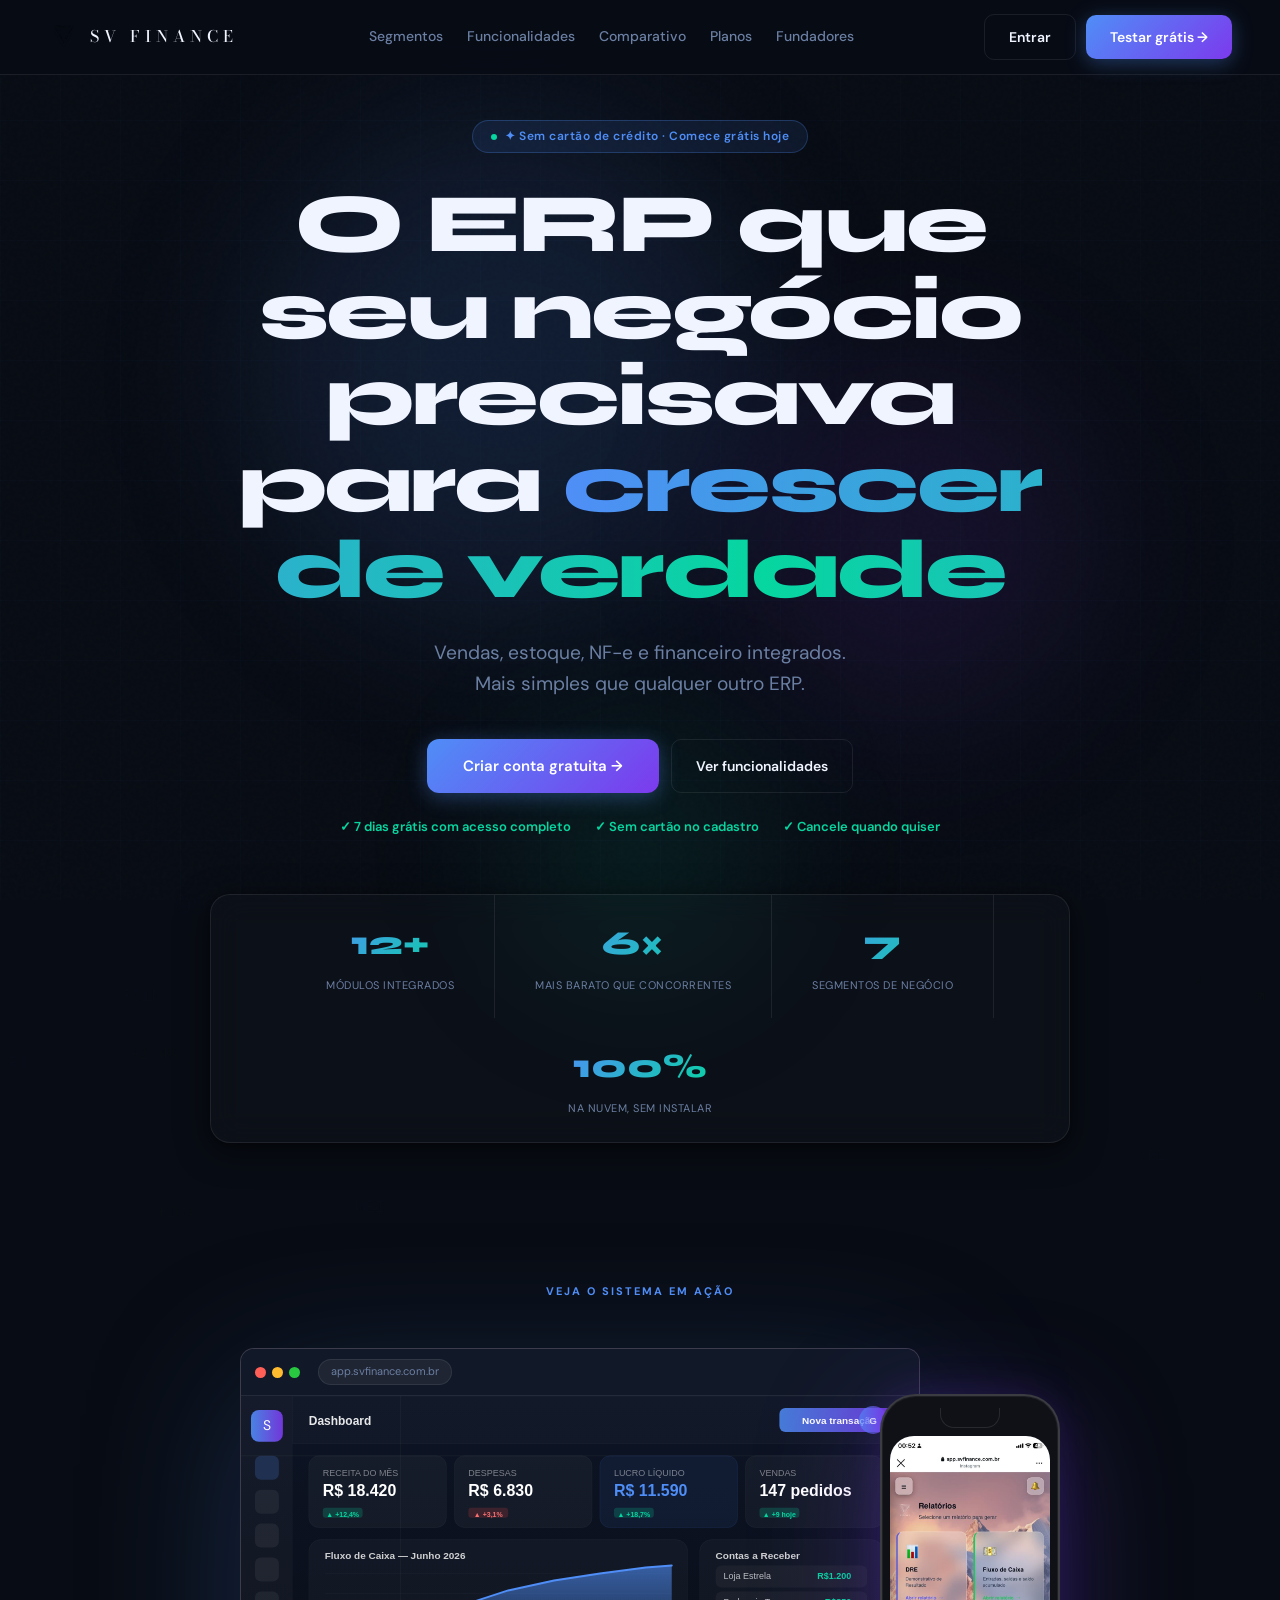
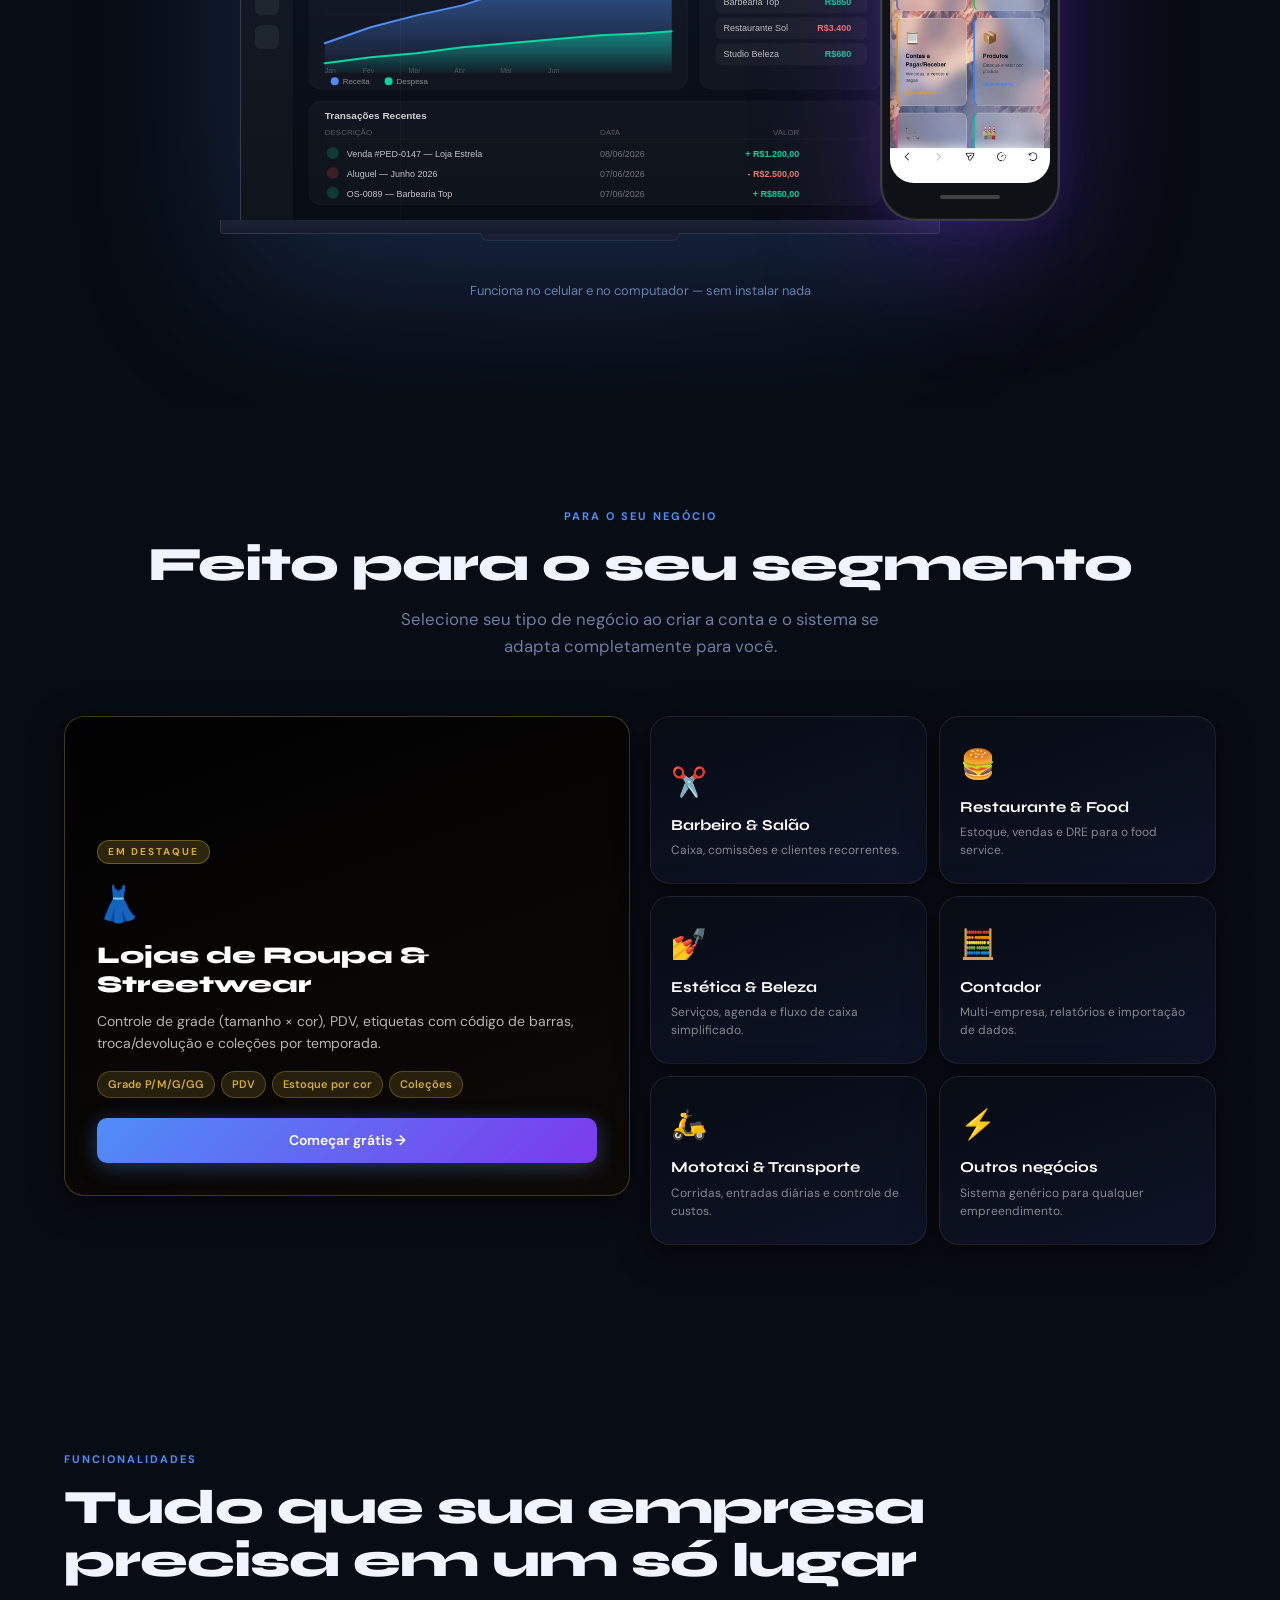
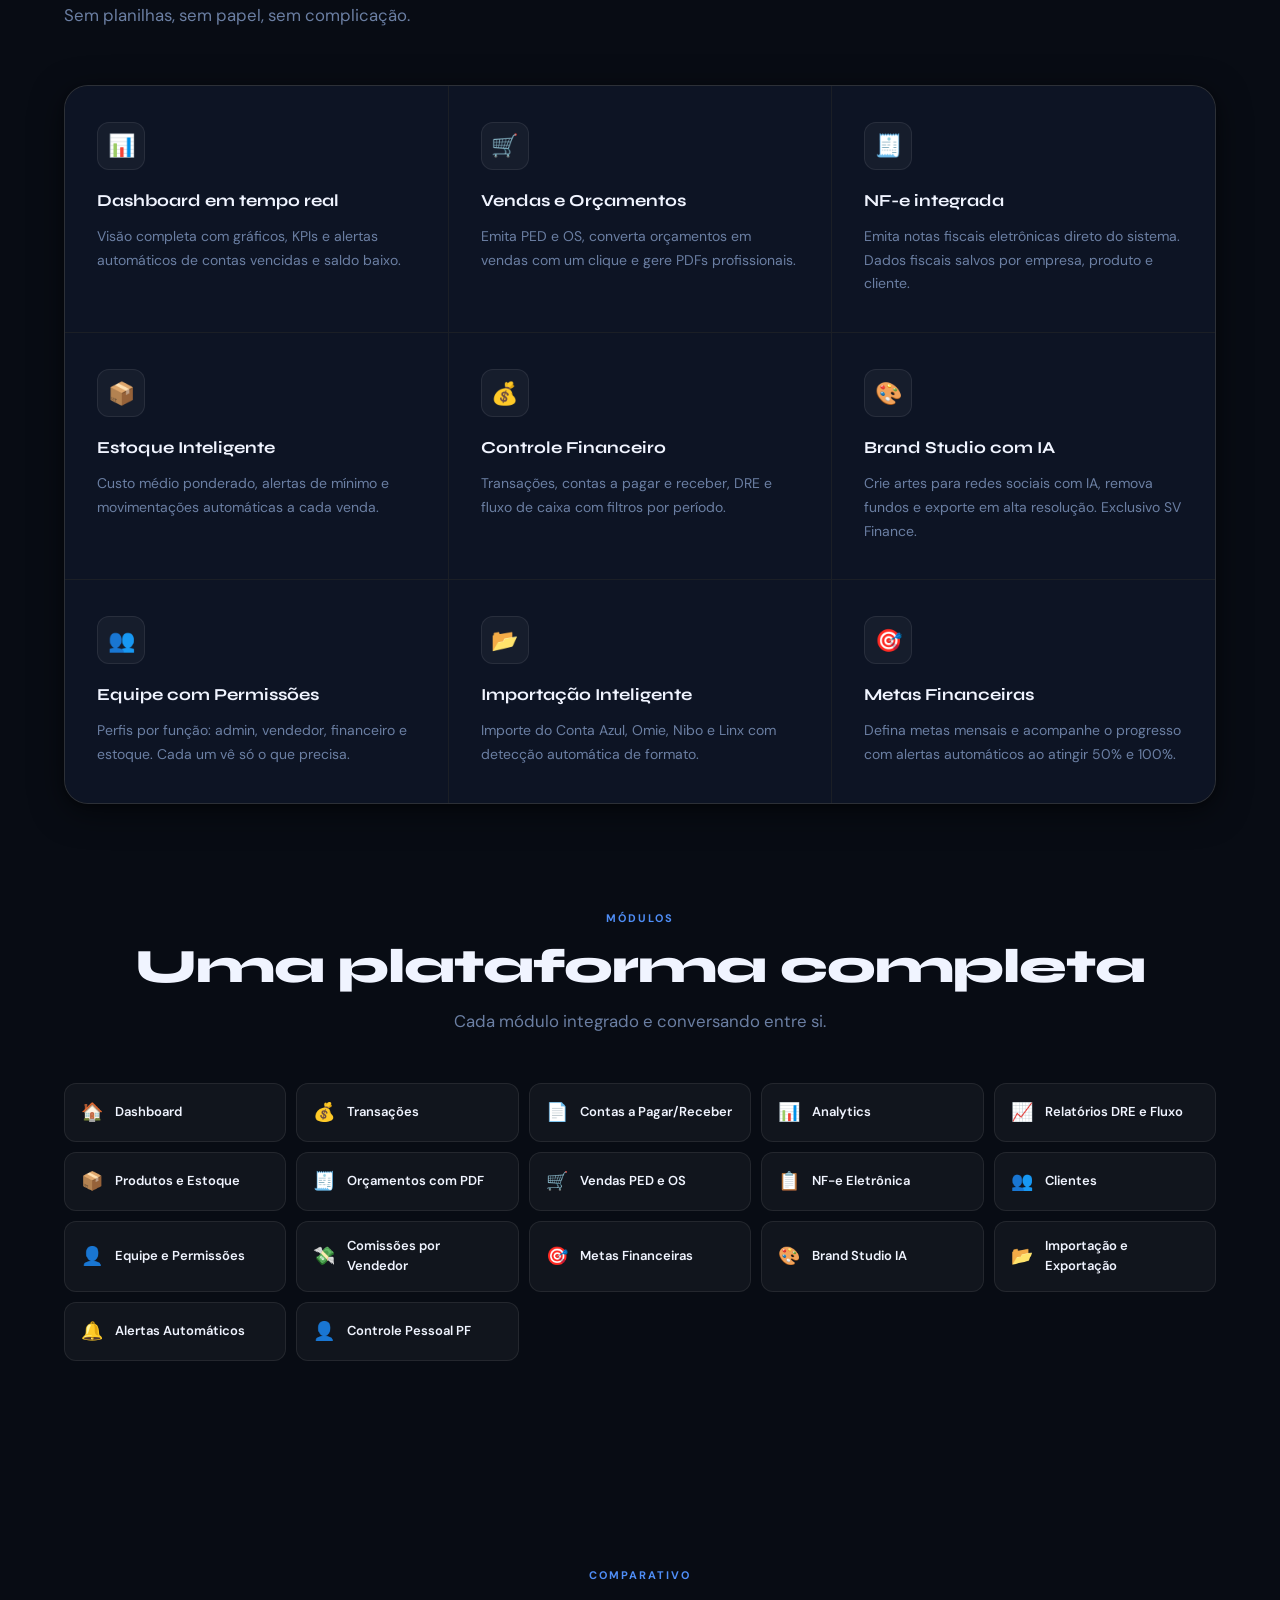
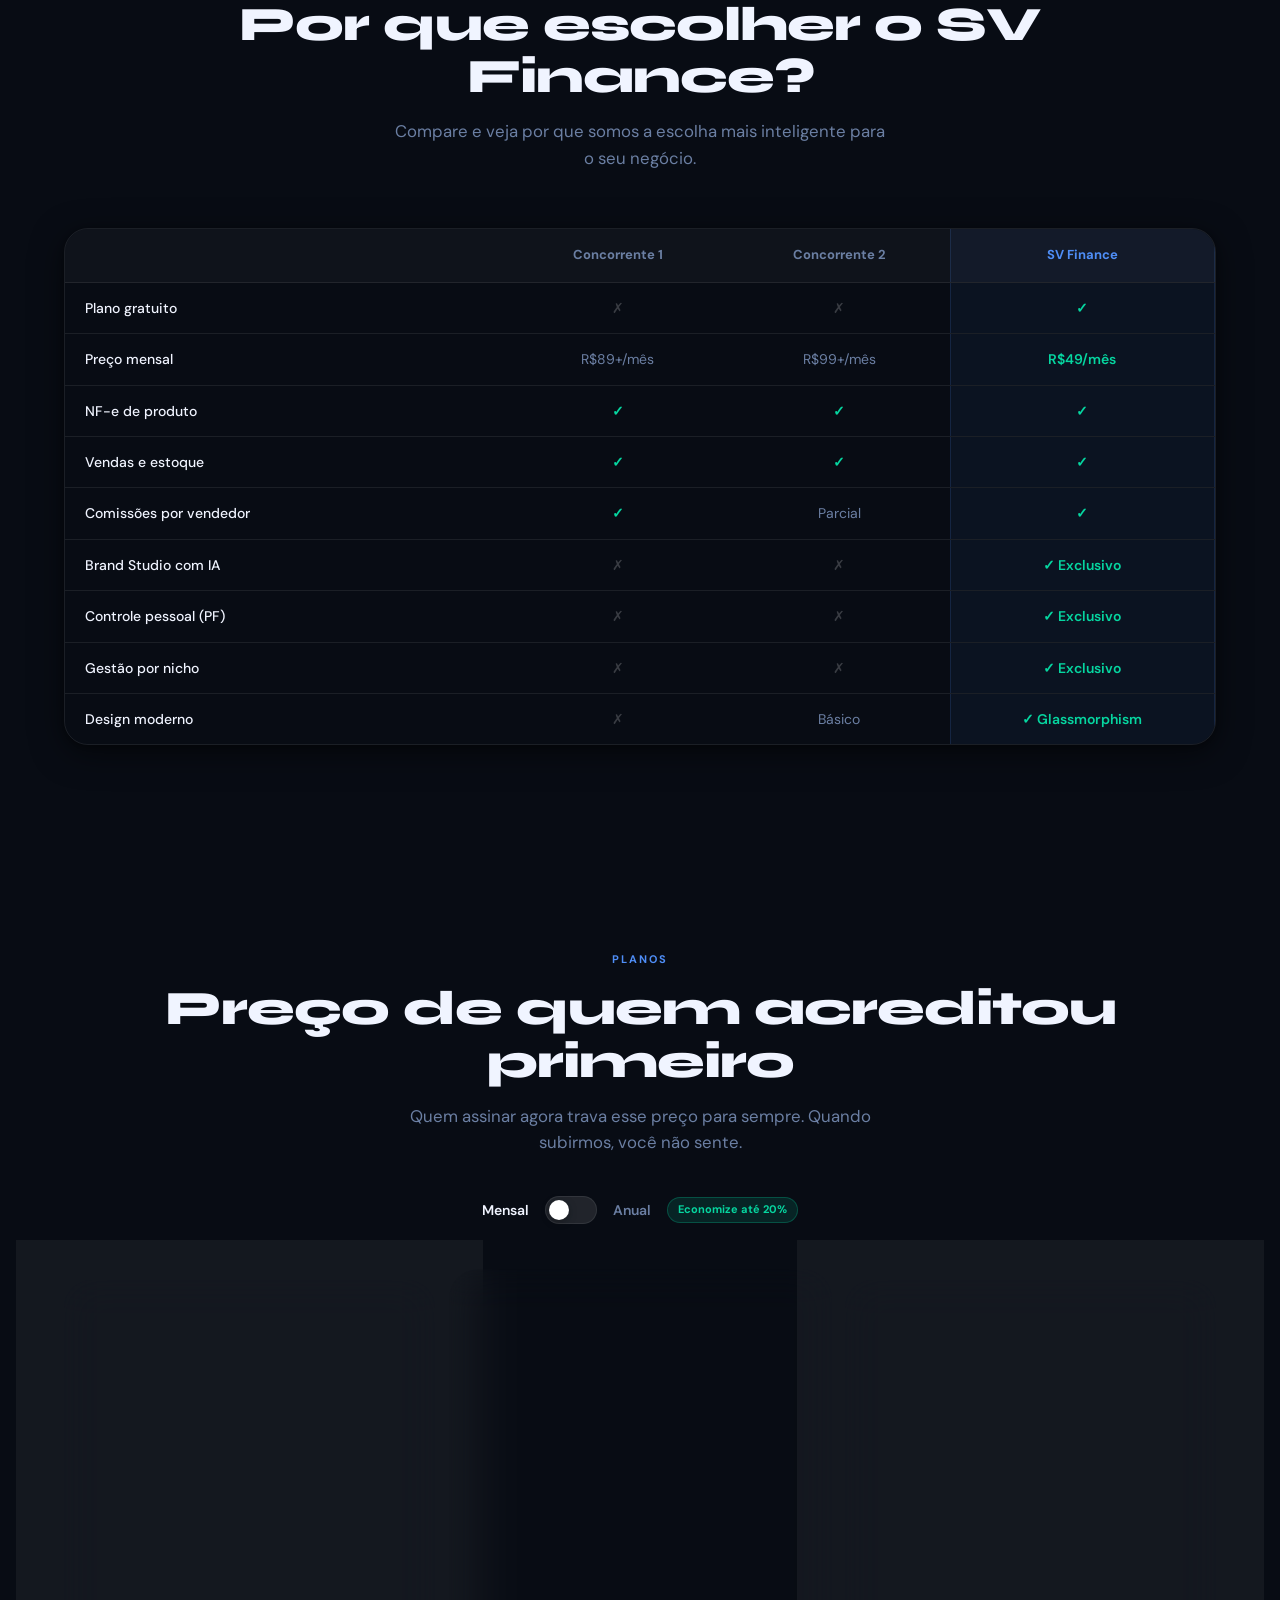
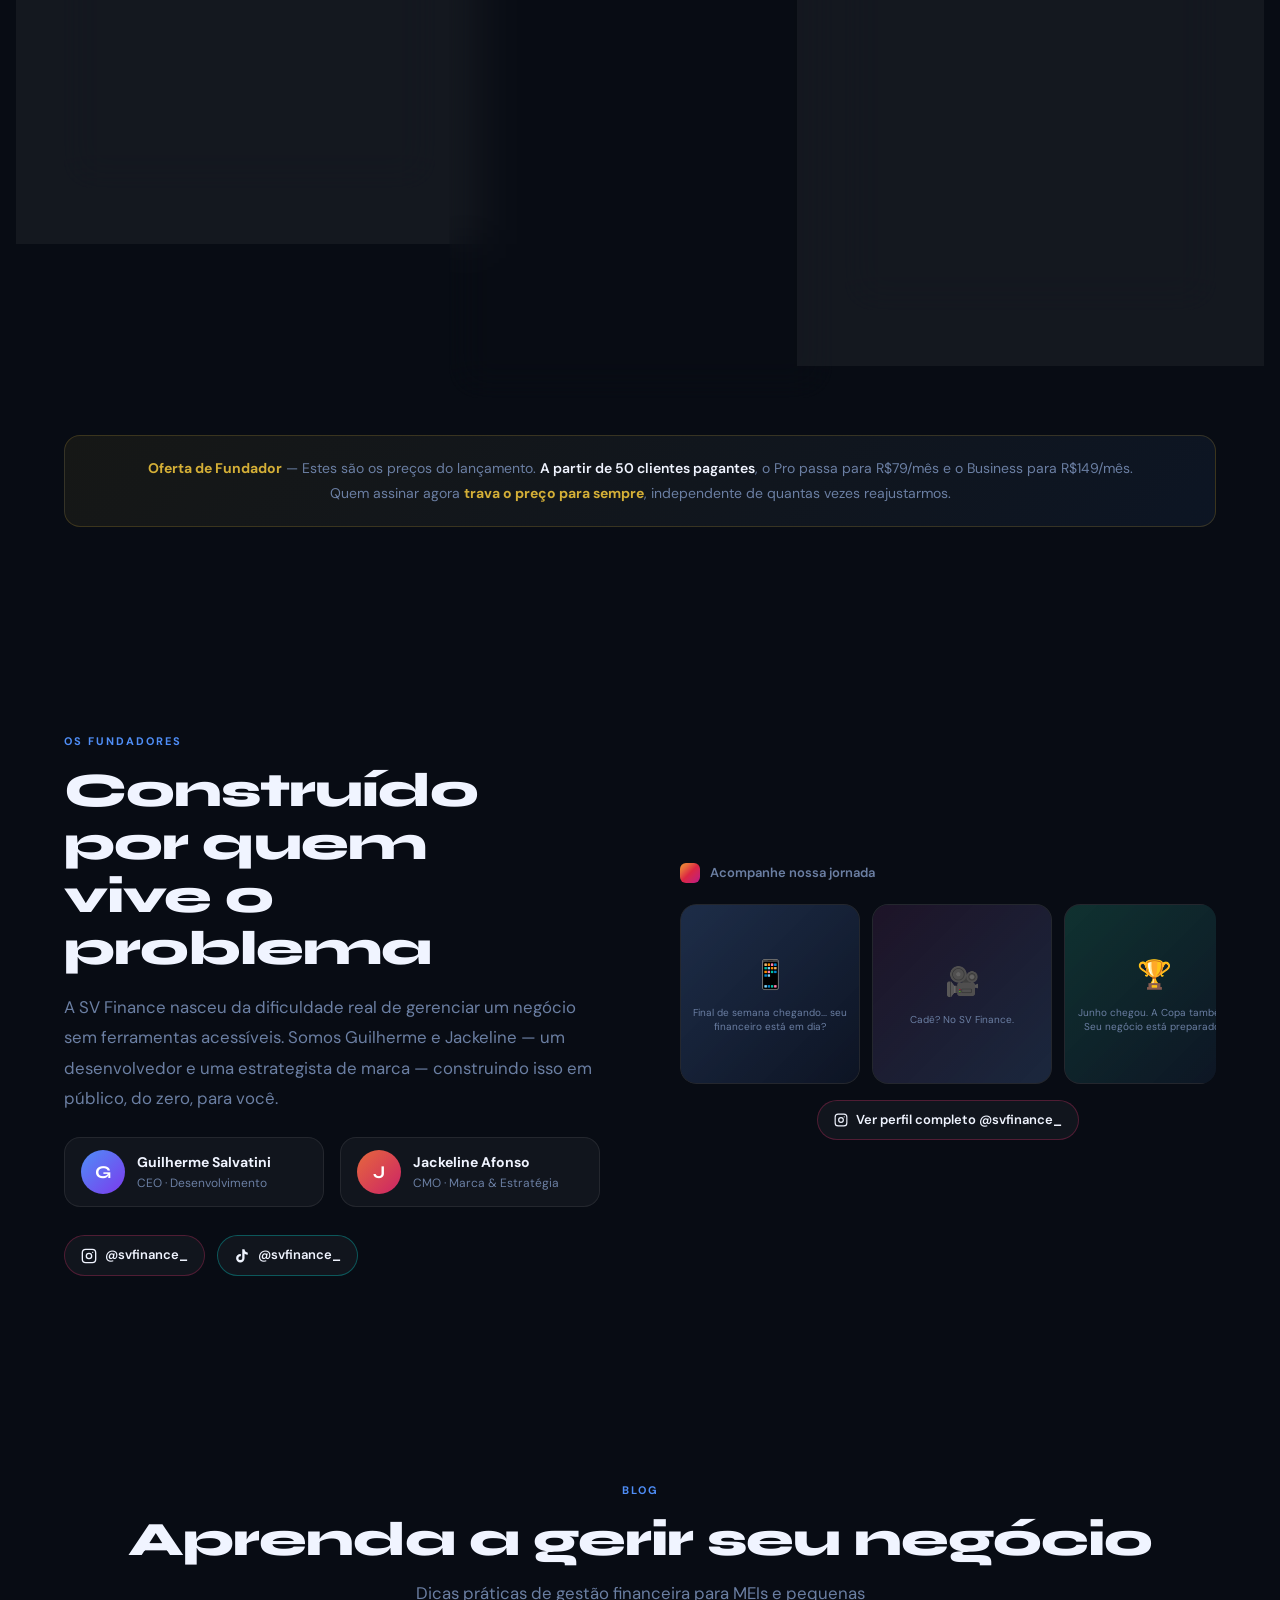
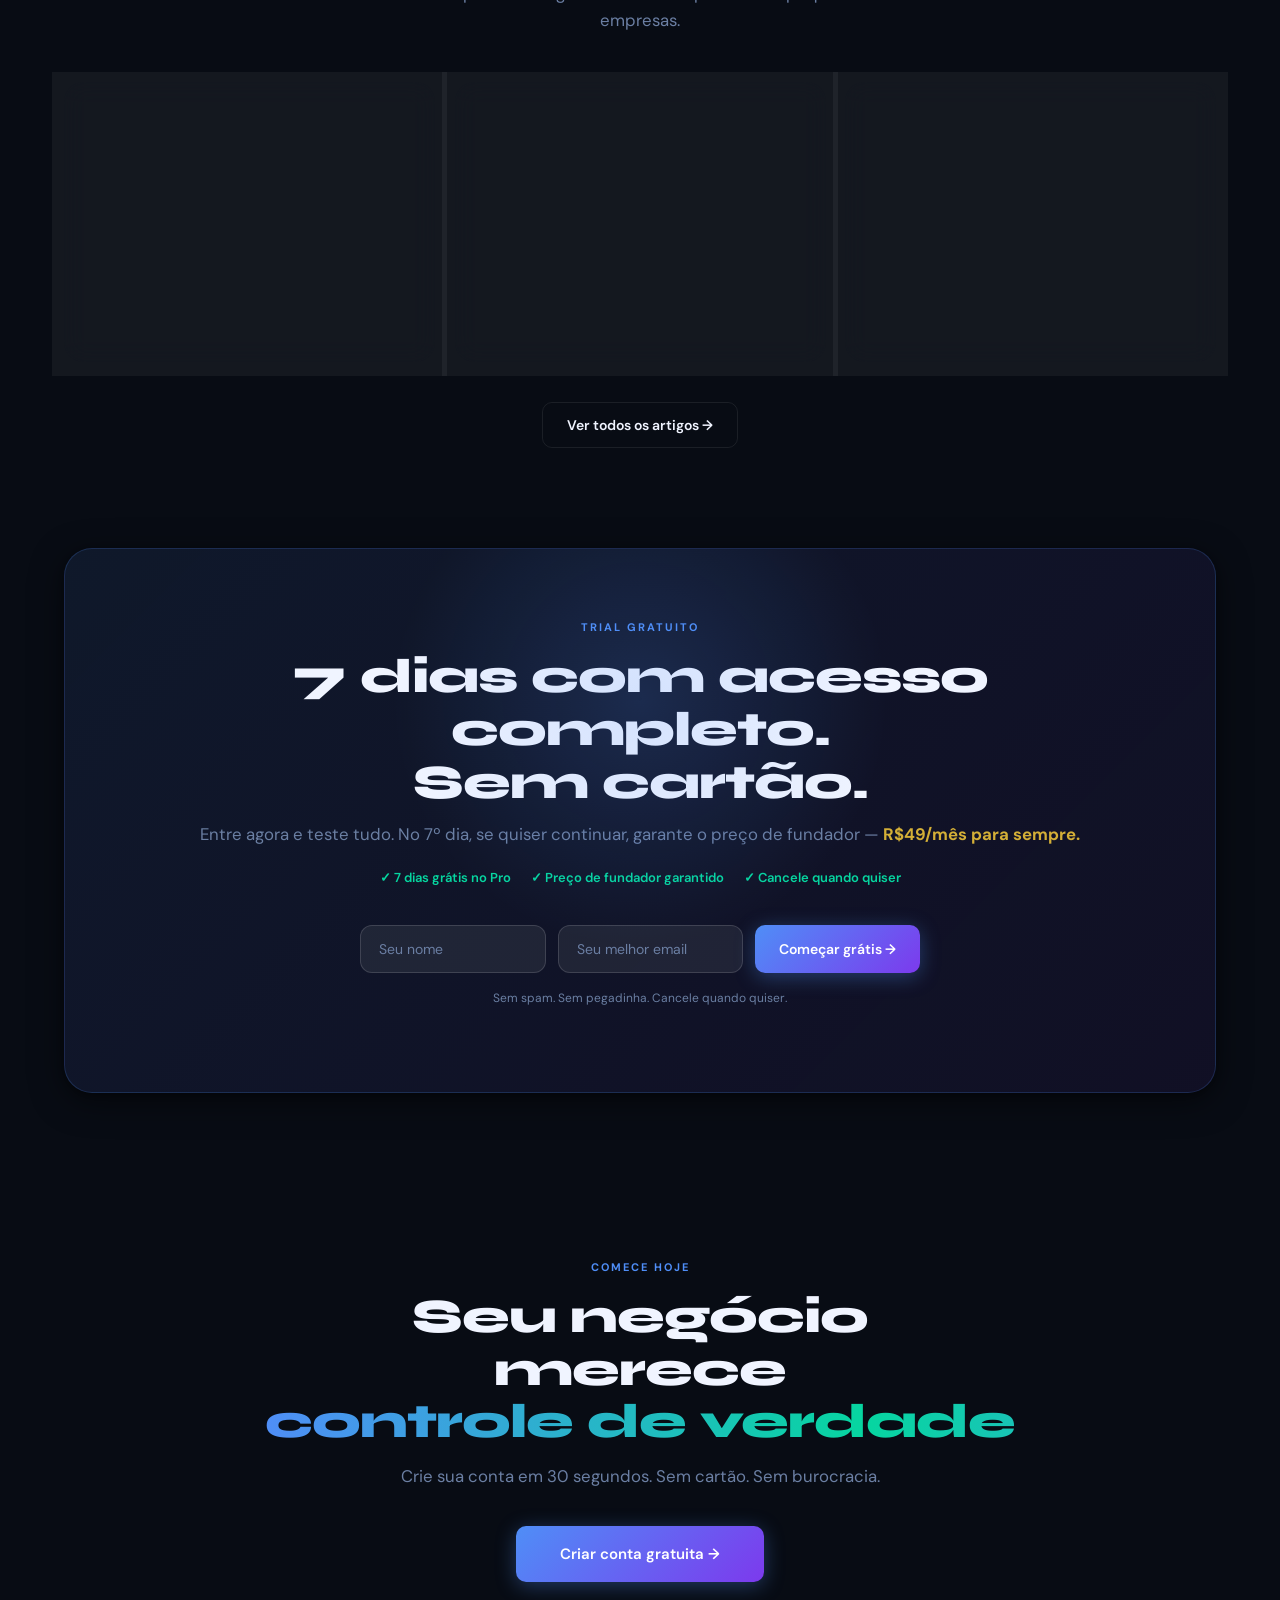
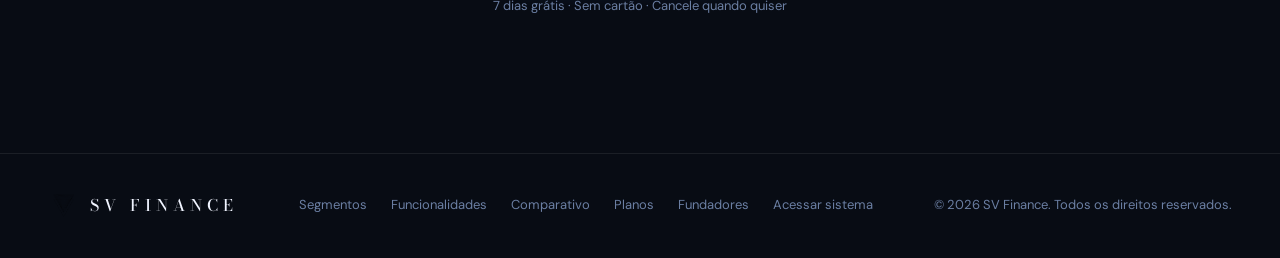
==== commit 8eabc625: "Commit teste landing" ====
--- a/index.html
+++ b/index.html
@@ -57,32 +57,22 @@
   <div class="orb orb-1"></div>
   <div class="orb orb-2"></div>
   <div class="orb orb-3"></div>
-
   <div class="hero-content">
     <div class="hero-badge">
       <span class="hero-badge-dot"></span>
       ✦ Sem cartão de crédito · Comece grátis hoje
     </div>
-
-    <h1>
-      O ERP que seu negócio<br/>
-      precisava para <span class="shimmer-text">crescer de verdade</span>
-    </h1>
-
-    <p>Vendas, estoque, NF-e e financeiro integrados.<br/>
-    Mais simples que qualquer outro ERP.</p>
-
+    <h1>O ERP que seu negócio<br/>precisava para <span class="shimmer-text">crescer de verdade</span></h1>
+    <p>Vendas, estoque, NF-e e financeiro integrados.<br/>Mais simples que qualquer outro ERP.</p>
     <div class="hero-ctas">
       <a href="https://app.svfinance.com.br" class="btn btn-primary btn-hero">Criar conta gratuita →</a>
       <a href="#funcionalidades" class="btn btn-ghost">Ver funcionalidades</a>
     </div>
-
     <div class="hero-proof">
       <span>✓ 7 dias grátis com acesso completo</span>
       <span>✓ Sem cartão no cadastro</span>
       <span>✓ Cancele quando quiser</span>
     </div>
-
     <div class="hero-stats">
       <div class="hero-stat">
         <span class="hero-stat-num"><span class="count" style="--to:12;--dur:1.5s">12</span>+</span>
@@ -104,7 +94,7 @@
   </div>
 </div>
 
-<!-- MOCKUP -->
+<!-- MOCKUP — dashboard SVG inline (substitua por img/dashboard-preview.png quando tiver o print real) -->
 <div class="mockup-section reveal">
   <div class="mockup-label">Veja o sistema em ação</div>
   <div class="mockup-wrap">
@@ -117,9 +107,148 @@
           <span class="mac-url">app.svfinance.com.br</span>
         </div>
         <div class="mac-screen">
-          <img src="img/dashboard-preview.png" alt="SV Finance Dashboard" class="mac-img" id="mac-preview"/>
-          <div class="mac-placeholder" id="mac-placeholder">
-            <div class="placeholder-inner"><span style="font-size:2.5rem">📊</span><p>Dashboard Analytics</p><small>img/dashboard-preview.png</small></div>
+          <!-- ══ SUBSTITUA PELO SEU PRINT REAL ══
+               Quando tiver o print do dashboard, apague o <div class="dashboard-svg-wrap">...</div>
+               e coloque: <img src="img/dashboard-preview.png" alt="Dashboard" style="width:100%;height:100%;object-fit:cover;object-position:top;">
+          -->
+          <div class="dashboard-svg-wrap">
+            <svg viewBox="0 0 680 425" xmlns="http://www.w3.org/2000/svg" style="width:100%;height:100%;display:block;">
+              <defs>
+                <linearGradient id="bg" x1="0" y1="0" x2="0" y2="1"><stop offset="0%" stop-color="#0d1424"/><stop offset="100%" stop-color="#080c14"/></linearGradient>
+                <linearGradient id="blue" x1="0" y1="0" x2="1" y2="0"><stop offset="0%" stop-color="#4f8ef7"/><stop offset="100%" stop-color="#7c3aed"/></linearGradient>
+                <linearGradient id="green" x1="0" y1="0" x2="1" y2="0"><stop offset="0%" stop-color="#06d6a0"/><stop offset="100%" stop-color="#0a9e77"/></linearGradient>
+                <linearGradient id="chart1" x1="0" y1="0" x2="0" y2="1"><stop offset="0%" stop-color="#4f8ef7" stop-opacity="0.6"/><stop offset="100%" stop-color="#4f8ef7" stop-opacity="0.02"/></linearGradient>
+                <linearGradient id="chart2" x1="0" y1="0" x2="0" y2="1"><stop offset="0%" stop-color="#06d6a0" stop-opacity="0.5"/><stop offset="100%" stop-color="#06d6a0" stop-opacity="0.02"/></linearGradient>
+                <clipPath id="clip-chart"><rect x="0" y="0" width="300" height="120"/></clipPath>
+              </defs>
+              <!-- BG -->
+              <rect width="680" height="425" fill="url(#bg)"/>
+              <!-- Grid linhas sutis -->
+              <line x1="0" y1="60" x2="680" y2="60" stroke="rgba(255,255,255,0.04)" stroke-width="1"/>
+              <line x1="160" y1="0" x2="160" y2="425" stroke="rgba(255,255,255,0.04)" stroke-width="1"/>
+
+              <!-- SIDEBAR -->
+              <rect width="52" height="425" fill="rgba(255,255,255,0.03)"/>
+              <rect x="10" y="14" width="32" height="32" rx="8" fill="url(#blue)" opacity="0.9"/>
+              <text x="26" y="34" text-anchor="middle" font-size="14" fill="white">S</text>
+              <!-- ícones sidebar -->
+              <rect x="14" y="60" width="24" height="24" rx="6" fill="rgba(79,142,247,0.2)"/>
+              <rect x="14" y="94" width="24" height="24" rx="6" fill="rgba(255,255,255,0.06)"/>
+              <rect x="14" y="128" width="24" height="24" rx="6" fill="rgba(255,255,255,0.06)"/>
+              <rect x="14" y="162" width="24" height="24" rx="6" fill="rgba(255,255,255,0.06)"/>
+              <rect x="14" y="196" width="24" height="24" rx="6" fill="rgba(255,255,255,0.06)"/>
+              <rect x="14" y="230" width="24" height="24" rx="6" fill="rgba(255,255,255,0.06)"/>
+
+              <!-- TOPBAR -->
+              <rect x="52" y="0" width="628" height="48" fill="rgba(255,255,255,0.025)" stroke="rgba(255,255,255,0.06)" stroke-width="0.5"/>
+              <text x="68" y="29" font-size="12" fill="rgba(255,255,255,0.9)" font-family="sans-serif" font-weight="600">Dashboard</text>
+              <rect x="540" y="12" width="120" height="24" rx="6" fill="url(#blue)" opacity="0.85"/>
+              <text x="600" y="28" text-anchor="middle" font-size="10" fill="white" font-family="sans-serif" font-weight="600">Nova transação</text>
+              <!-- avatar -->
+              <circle cx="634" cy="24" r="14" fill="url(#blue)" opacity="0.7"/>
+              <text x="634" y="28" text-anchor="middle" font-size="10" fill="white" font-family="sans-serif">G</text>
+
+              <!-- KPI CARDS -->
+              <!-- Card 1 — Receita -->
+              <rect x="68" y="60" width="138" height="72" rx="10" fill="rgba(255,255,255,0.04)" stroke="rgba(255,255,255,0.08)" stroke-width="0.5"/>
+              <text x="82" y="80" font-size="9" fill="rgba(255,255,255,0.45)" font-family="sans-serif">RECEITA DO MÊS</text>
+              <text x="82" y="100" font-size="16" fill="white" font-family="sans-serif" font-weight="700">R$ 18.420</text>
+              <rect x="82" y="112" width="40" height="10" rx="3" fill="rgba(6,214,160,0.2)"/>
+              <text x="102" y="121" text-anchor="middle" font-size="7" fill="#06d6a0" font-family="sans-serif" font-weight="600">▲ +12,4%</text>
+
+              <!-- Card 2 — Despesas -->
+              <rect x="214" y="60" width="138" height="72" rx="10" fill="rgba(255,255,255,0.04)" stroke="rgba(255,255,255,0.08)" stroke-width="0.5"/>
+              <text x="228" y="80" font-size="9" fill="rgba(255,255,255,0.45)" font-family="sans-serif">DESPESAS</text>
+              <text x="228" y="100" font-size="16" fill="white" font-family="sans-serif" font-weight="700">R$ 6.830</text>
+              <rect x="228" y="112" width="40" height="10" rx="3" fill="rgba(239,68,68,0.18)"/>
+              <text x="248" y="121" text-anchor="middle" font-size="7" fill="#f87171" font-family="sans-serif" font-weight="600">▲ +3,1%</text>
+
+              <!-- Card 3 — Lucro -->
+              <rect x="360" y="60" width="138" height="72" rx="10" fill="rgba(79,142,247,0.08)" stroke="rgba(79,142,247,0.2)" stroke-width="0.5"/>
+              <text x="374" y="80" font-size="9" fill="rgba(255,255,255,0.45)" font-family="sans-serif">LUCRO LÍQUIDO</text>
+              <text x="374" y="100" font-size="16" fill="#4f8ef7" font-family="sans-serif" font-weight="700">R$ 11.590</text>
+              <rect x="374" y="112" width="40" height="10" rx="3" fill="rgba(6,214,160,0.2)"/>
+              <text x="394" y="121" text-anchor="middle" font-size="7" fill="#06d6a0" font-family="sans-serif" font-weight="600">▲ +18,7%</text>
+
+              <!-- Card 4 — Vendas -->
+              <rect x="506" y="60" width="138" height="72" rx="10" fill="rgba(255,255,255,0.04)" stroke="rgba(255,255,255,0.08)" stroke-width="0.5"/>
+              <text x="520" y="80" font-size="9" fill="rgba(255,255,255,0.45)" font-family="sans-serif">VENDAS</text>
+              <text x="520" y="100" font-size="16" fill="white" font-family="sans-serif" font-weight="700">147 pedidos</text>
+              <rect x="520" y="112" width="40" height="10" rx="3" fill="rgba(6,214,160,0.2)"/>
+              <text x="540" y="121" text-anchor="middle" font-size="7" fill="#06d6a0" font-family="sans-serif" font-weight="600">▲ +9 hoje</text>
+
+              <!-- GRÁFICO PRINCIPAL — Fluxo de Caixa -->
+              <rect x="68" y="144" width="380" height="150" rx="12" fill="rgba(255,255,255,0.03)" stroke="rgba(255,255,255,0.07)" stroke-width="0.5"/>
+              <text x="84" y="163" font-size="10" fill="rgba(255,255,255,0.8)" font-family="sans-serif" font-weight="600">Fluxo de Caixa — Junho 2026</text>
+              <!-- linhas de grid do gráfico -->
+              <line x1="84" y1="178" x2="432" y2="178" stroke="rgba(255,255,255,0.05)" stroke-width="0.5"/>
+              <line x1="84" y1="198" x2="432" y2="198" stroke="rgba(255,255,255,0.05)" stroke-width="0.5"/>
+              <line x1="84" y1="218" x2="432" y2="218" stroke="rgba(255,255,255,0.05)" stroke-width="0.5"/>
+              <line x1="84" y1="238" x2="432" y2="238" stroke="rgba(255,255,255,0.05)" stroke-width="0.5"/>
+              <line x1="84" y1="258" x2="432" y2="258" stroke="rgba(255,255,255,0.05)" stroke-width="0.5"/>
+              <!-- área receita -->
+              <path d="M84,248 L130,232 L176,220 L222,210 L268,195 L314,185 L360,178 L406,172 L432,170 L432,278 L84,278 Z" fill="url(#chart1)"/>
+              <path d="M84,248 L130,232 L176,220 L222,210 L268,195 L314,185 L360,178 L406,172 L432,170" fill="none" stroke="#4f8ef7" stroke-width="2" stroke-linecap="round"/>
+              <!-- área despesa -->
+              <path d="M84,268 L130,262 L176,258 L222,252 L268,248 L314,244 L360,240 L406,238 L432,236 L432,278 L84,278 Z" fill="url(#chart2)"/>
+              <path d="M84,268 L130,262 L176,258 L222,252 L268,248 L314,244 L360,240 L406,238 L432,236" fill="none" stroke="#06d6a0" stroke-width="2" stroke-linecap="round"/>
+              <!-- legenda -->
+              <circle cx="94" cy="286" r="4" fill="#4f8ef7"/>
+              <text x="102" y="289" font-size="8" fill="rgba(255,255,255,0.5)" font-family="sans-serif">Receita</text>
+              <circle cx="148" cy="286" r="4" fill="#06d6a0"/>
+              <text x="156" y="289" font-size="8" fill="rgba(255,255,255,0.5)" font-family="sans-serif">Despesa</text>
+              <!-- eixo X -->
+              <text x="84"  y="278" font-size="7" fill="rgba(255,255,255,0.25)" font-family="sans-serif">Jan</text>
+              <text x="122" y="278" font-size="7" fill="rgba(255,255,255,0.25)" font-family="sans-serif">Fev</text>
+              <text x="168" y="278" font-size="7" fill="rgba(255,255,255,0.25)" font-family="sans-serif">Mar</text>
+              <text x="214" y="278" font-size="7" fill="rgba(255,255,255,0.25)" font-family="sans-serif">Abr</text>
+              <text x="260" y="278" font-size="7" fill="rgba(255,255,255,0.25)" font-family="sans-serif">Mai</text>
+              <text x="308" y="278" font-size="7" fill="rgba(255,255,255,0.25)" font-family="sans-serif">Jun</text>
+
+              <!-- CARD LATERAL — Contas a Receber -->
+              <rect x="460" y="144" width="184" height="150" rx="12" fill="rgba(255,255,255,0.03)" stroke="rgba(255,255,255,0.07)" stroke-width="0.5"/>
+              <text x="476" y="163" font-size="10" fill="rgba(255,255,255,0.8)" font-family="sans-serif" font-weight="600">Contas a Receber</text>
+              <!-- itens -->
+              <rect x="476" y="170" width="152" height="22" rx="6" fill="rgba(255,255,255,0.04)"/>
+              <text x="484" y="184" font-size="9" fill="rgba(255,255,255,0.7)" font-family="sans-serif">Loja Estrela</text>
+              <text x="612" y="184" text-anchor="end" font-size="9" fill="#06d6a0" font-family="sans-serif" font-weight="600">R$1.200</text>
+
+              <rect x="476" y="196" width="152" height="22" rx="6" fill="rgba(255,255,255,0.04)"/>
+              <text x="484" y="210" font-size="9" fill="rgba(255,255,255,0.7)" font-family="sans-serif">Barbearia Top</text>
+              <text x="612" y="210" text-anchor="end" font-size="9" fill="#06d6a0" font-family="sans-serif" font-weight="600">R$850</text>
+
+              <rect x="476" y="222" width="152" height="22" rx="6" fill="rgba(255,255,255,0.04)"/>
+              <text x="484" y="236" font-size="9" fill="rgba(255,255,255,0.7)" font-family="sans-serif">Restaurante Sol</text>
+              <text x="612" y="236" text-anchor="end" font-size="9" fill="#f87171" font-family="sans-serif" font-weight="600">R$3.400</text>
+
+              <rect x="476" y="248" width="152" height="22" rx="6" fill="rgba(255,255,255,0.04)"/>
+              <text x="484" y="262" font-size="9" fill="rgba(255,255,255,0.7)" font-family="sans-serif">Studio Beleza</text>
+              <text x="612" y="262" text-anchor="end" font-size="9" fill="#06d6a0" font-family="sans-serif" font-weight="600">R$680</text>
+
+              <!-- LINHA BOTTOM — Transações Recentes -->
+              <rect x="68" y="306" width="574" height="104" rx="12" fill="rgba(255,255,255,0.03)" stroke="rgba(255,255,255,0.07)" stroke-width="0.5"/>
+              <text x="84" y="324" font-size="10" fill="rgba(255,255,255,0.8)" font-family="sans-serif" font-weight="600">Transações Recentes</text>
+              <!-- header tabela -->
+              <text x="84"  y="340" font-size="8" fill="rgba(255,255,255,0.3)" font-family="sans-serif">DESCRIÇÃO</text>
+              <text x="360" y="340" font-size="8" fill="rgba(255,255,255,0.3)" font-family="sans-serif">DATA</text>
+              <text x="560" y="340" text-anchor="end" font-size="8" fill="rgba(255,255,255,0.3)" font-family="sans-serif">VALOR</text>
+              <line x1="84" y1="344" x2="628" y2="344" stroke="rgba(255,255,255,0.06)" stroke-width="0.5"/>
+              <!-- row 1 -->
+              <circle cx="92" cy="358" r="6" fill="rgba(6,214,160,0.2)"/>
+              <text x="106" y="362" font-size="9" fill="rgba(255,255,255,0.75)" font-family="sans-serif">Venda #PED-0147 — Loja Estrela</text>
+              <text x="360" y="362" font-size="9" fill="rgba(255,255,255,0.4)" font-family="sans-serif">08/06/2026</text>
+              <text x="560" y="362" text-anchor="end" font-size="9" fill="#06d6a0" font-family="sans-serif" font-weight="600">+ R$1.200,00</text>
+              <!-- row 2 -->
+              <circle cx="92" cy="378" r="6" fill="rgba(239,68,68,0.2)"/>
+              <text x="106" y="382" font-size="9" fill="rgba(255,255,255,0.75)" font-family="sans-serif">Aluguel — Junho 2026</text>
+              <text x="360" y="382" font-size="9" fill="rgba(255,255,255,0.4)" font-family="sans-serif">07/06/2026</text>
+              <text x="560" y="382" text-anchor="end" font-size="9" fill="#f87171" font-family="sans-serif" font-weight="600">- R$2.500,00</text>
+              <!-- row 3 -->
+              <circle cx="92" cy="398" r="6" fill="rgba(6,214,160,0.2)"/>
+              <text x="106" y="402" font-size="9" fill="rgba(255,255,255,0.75)" font-family="sans-serif">OS-0089 — Barbearia Top</text>
+              <text x="360" y="402" font-size="9" fill="rgba(255,255,255,0.4)" font-family="sans-serif">07/06/2026</text>
+              <text x="560" y="402" text-anchor="end" font-size="9" fill="#06d6a0" font-family="sans-serif" font-weight="600">+ R$850,00</text>
+            </svg>
           </div>
         </div>
       </div>
@@ -156,31 +285,17 @@
         <div class="segment-icon">👗</div>
         <h3>Lojas de Roupa & Streetwear</h3>
         <p>Controle de grade (tamanho × cor), PDV, etiquetas com código de barras, troca/devolução e coleções por temporada.</p>
-        <div class="segment-chips">
-          <span>Grade P/M/G/GG</span><span>PDV</span><span>Estoque por cor</span><span>Coleções</span>
-        </div>
+        <div class="segment-chips"><span>Grade P/M/G/GG</span><span>PDV</span><span>Estoque por cor</span><span>Coleções</span></div>
         <a href="https://app.svfinance.com.br" class="btn btn-primary" style="margin-top:20px;width:100%;justify-content:center">Começar grátis →</a>
       </div>
     </div>
     <div class="segment-small-grid">
-      <div class="segment-card segment-small" style="background:linear-gradient(160deg,rgba(8,12,20,0.95),rgba(15,20,40,0.95)),url('img/seg-barbeiro.jpg') center/cover">
-        <div class="segment-icon-sm">✂️</div><h4>Barbeiro & Salão</h4><p>Caixa, comissões e clientes recorrentes.</p>
-      </div>
-      <div class="segment-card segment-small" style="background:linear-gradient(160deg,rgba(8,12,20,0.95),rgba(15,20,40,0.95)),url('img/seg-restaurante.jpg') center/cover">
-        <div class="segment-icon-sm">🍔</div><h4>Restaurante & Food</h4><p>Estoque, vendas e DRE para o food service.</p>
-      </div>
-      <div class="segment-card segment-small" style="background:linear-gradient(160deg,rgba(8,12,20,0.95),rgba(15,20,40,0.95)),url('img/seg-estetica.jpg') center/cover">
-        <div class="segment-icon-sm">💅</div><h4>Estética & Beleza</h4><p>Serviços, agenda e fluxo de caixa simplificado.</p>
-      </div>
-      <div class="segment-card segment-small" style="background:linear-gradient(160deg,rgba(8,12,20,0.95),rgba(15,20,40,0.95)),url('img/seg-contador.jpg') center/cover">
-        <div class="segment-icon-sm">🧮</div><h4>Contador</h4><p>Multi-empresa, relatórios e importação de dados.</p>
-      </div>
-      <div class="segment-card segment-small" style="background:linear-gradient(160deg,rgba(8,12,20,0.95),rgba(15,20,40,0.95)),url('img/seg-mototaxi.jpg') center/cover">
-        <div class="segment-icon-sm">🛵</div><h4>Mototaxi & Transporte</h4><p>Corridas, entradas diárias e controle de custos.</p>
-      </div>
-      <div class="segment-card segment-small" style="background:linear-gradient(160deg,rgba(8,12,20,0.95),rgba(15,20,40,0.95))">
-        <div class="segment-icon-sm">⚡</div><h4>Outros negócios</h4><p>Sistema genérico para qualquer empreendimento.</p>
-      </div>
+      <div class="segment-card segment-small" style="background:linear-gradient(160deg,rgba(8,12,20,0.95),rgba(15,20,40,0.95)),url('img/seg-barbeiro.jpg') center/cover"><div class="segment-icon-sm">✂️</div><h4>Barbeiro & Salão</h4><p>Caixa, comissões e clientes recorrentes.</p></div>
+      <div class="segment-card segment-small" style="background:linear-gradient(160deg,rgba(8,12,20,0.95),rgba(15,20,40,0.95)),url('img/seg-restaurante.jpg') center/cover"><div class="segment-icon-sm">🍔</div><h4>Restaurante & Food</h4><p>Estoque, vendas e DRE para o food service.</p></div>
+      <div class="segment-card segment-small" style="background:linear-gradient(160deg,rgba(8,12,20,0.95),rgba(15,20,40,0.95)),url('img/seg-estetica.jpg') center/cover"><div class="segment-icon-sm">💅</div><h4>Estética & Beleza</h4><p>Serviços, agenda e fluxo de caixa simplificado.</p></div>
+      <div class="segment-card segment-small" style="background:linear-gradient(160deg,rgba(8,12,20,0.95),rgba(15,20,40,0.95)),url('img/seg-contador.jpg') center/cover"><div class="segment-icon-sm">🧮</div><h4>Contador</h4><p>Multi-empresa, relatórios e importação de dados.</p></div>
+      <div class="segment-card segment-small" style="background:linear-gradient(160deg,rgba(8,12,20,0.95),rgba(15,20,40,0.95)),url('img/seg-mototaxi.jpg') center/cover"><div class="segment-icon-sm">🛵</div><h4>Mototaxi & Transporte</h4><p>Corridas, entradas diárias e controle de custos.</p></div>
+      <div class="segment-card segment-small" style="background:linear-gradient(160deg,rgba(8,12,20,0.95),rgba(15,20,40,0.95))"><div class="segment-icon-sm">⚡</div><h4>Outros negócios</h4><p>Sistema genérico para qualquer empreendimento.</p></div>
     </div>
   </div>
 </div>
@@ -248,7 +363,7 @@
       <div class="compare-cell compare-highlight">SV Finance</div>
     </div>
     <div class="compare-row"><div class="compare-cell compare-feature-col">Plano gratuito</div><div class="compare-cell compare-no">✗</div><div class="compare-cell compare-no">✗</div><div class="compare-cell compare-yes compare-highlight">✓</div></div>
-    <div class="compare-row"><div class="compare-cell compare-feature-col">Preço mensal</div><div class="compare-cell compare-no" style="color:var(--muted)">R$89+/mês</div><div class="compare-cell compare-no" style="color:var(--muted)">R$99+/mês</div><div class="compare-cell compare-yes compare-highlight">R$49/mês</div></div>
+    <div class="compare-row"><div class="compare-cell compare-feature-col">Preço mensal</div><div class="compare-cell" style="color:var(--muted)">R$89+/mês</div><div class="compare-cell" style="color:var(--muted)">R$99+/mês</div><div class="compare-cell compare-yes compare-highlight">R$49/mês</div></div>
     <div class="compare-row"><div class="compare-cell compare-feature-col">NF-e de produto</div><div class="compare-cell compare-yes">✓</div><div class="compare-cell compare-yes">✓</div><div class="compare-cell compare-yes compare-highlight">✓</div></div>
     <div class="compare-row"><div class="compare-cell compare-feature-col">Vendas e estoque</div><div class="compare-cell compare-yes">✓</div><div class="compare-cell compare-yes">✓</div><div class="compare-cell compare-yes compare-highlight">✓</div></div>
     <div class="compare-row"><div class="compare-cell compare-feature-col">Comissões por vendedor</div><div class="compare-cell compare-yes">✓</div><div class="compare-cell compare-partial">Parcial</div><div class="compare-cell compare-yes compare-highlight">✓</div></div>
@@ -266,8 +381,6 @@
     <h2>Preço de quem acreditou primeiro</h2>
     <p class="section-sub" style="margin:0 auto">Quem assinar agora trava esse preço para sempre. Quando subirmos, você não sente.</p>
   </div>
-
-  <!-- Toggle mensal/anual -->
   <div class="plan-toggle-wrap reveal">
     <span class="plan-toggle-label active" id="lbl-monthly">Mensal</span>
     <div class="plan-toggle" id="plan-toggle" onclick="togglePlans()">
@@ -276,21 +389,13 @@
     <span class="plan-toggle-label" id="lbl-yearly">Anual</span>
     <span class="plan-toggle-save">Economize até 20%</span>
   </div>
-
   <div class="plans-grid reveal">
-
     <!-- FREE -->
     <div class="glass-card">
       <div class="plan-name">Free Trial</div>
       <div class="plan-price-block">
-        <div class="plan-price-monthly show">
-          <div class="price-main"><span class="price-value free-val">7 dias</span></div>
-          <div style="font-size:12px;color:var(--muted);margin-top:6px">Grátis · Acesso completo ao Pro</div>
-        </div>
-        <div class="plan-price-yearly">
-          <div class="price-main"><span class="price-value free-val">7 dias</span></div>
-          <div style="font-size:12px;color:var(--muted);margin-top:6px">Grátis · Acesso completo ao Pro</div>
-        </div>
+        <div class="plan-price-monthly show"><div class="price-main"><span class="price-value free-val">7 dias</span></div><div style="font-size:12px;color:var(--muted);margin-top:6px">Grátis · Acesso completo ao Pro</div></div>
+        <div class="plan-price-yearly"><div class="price-main"><span class="price-value free-val">7 dias</span></div><div style="font-size:12px;color:var(--muted);margin-top:6px">Grátis · Acesso completo ao Pro</div></div>
       </div>
       <div class="plan-desc">Para experimentar sem compromisso</div>
       <ul class="plan-features">
@@ -302,27 +407,13 @@
       </ul>
       <a href="https://app.svfinance.com.br" class="btn btn-ghost">Começar grátis →</a>
     </div>
-
     <!-- PRO -->
     <div class="glass-card featured">
       <div class="plan-badge">⭐ Mais popular</div>
       <div class="plan-name">Pro Fundador</div>
       <div class="plan-price-block">
-        <div class="plan-price-monthly show">
-          <div class="price-main">
-            <span class="price-currency">R$</span>
-            <span class="price-value pro-val">49</span>
-            <span class="price-period">/mês</span>
-          </div>
-        </div>
-        <div class="plan-price-yearly">
-          <div class="price-main">
-            <span class="price-currency">R$</span>
-            <span class="price-value pro-val">39</span>
-            <span class="price-period">/mês</span>
-          </div>
-          <div style="font-size:12px;color:var(--accent);margin-top:4px">R$468/ano · 2 meses grátis</div>
-        </div>
+        <div class="plan-price-monthly show"><div class="price-main"><span class="price-currency">R$</span><span class="price-value pro-val">49</span><span class="price-period">/mês</span></div></div>
+        <div class="plan-price-yearly"><div class="price-main"><span class="price-currency">R$</span><span class="price-value pro-val">39</span><span class="price-period">/mês</span></div><div style="font-size:12px;color:var(--accent);margin-top:4px">R$468/ano · 2 meses grátis</div></div>
       </div>
       <div class="plan-founder-tag">🔒 Preço travado para sempre</div>
       <div class="plan-founder-note">Você entra agora por R$49. Quando o preço subir para R$79, você não paga a diferença.</div>
@@ -339,26 +430,12 @@
       </ul>
       <a href="https://app.svfinance.com.br" class="btn btn-primary">Garantir preço de fundador →</a>
     </div>
-
     <!-- BUSINESS -->
     <div class="glass-card">
       <div class="plan-name">Business Fundador</div>
       <div class="plan-price-block">
-        <div class="plan-price-monthly show">
-          <div class="price-main">
-            <span class="price-currency">R$</span>
-            <span class="price-value biz-val">99</span>
-            <span class="price-period">/mês</span>
-          </div>
-        </div>
-        <div class="plan-price-yearly">
-          <div class="price-main">
-            <span class="price-currency">R$</span>
-            <span class="price-value biz-val">79</span>
-            <span class="price-period">/mês</span>
-          </div>
-          <div style="font-size:12px;color:var(--accent);margin-top:4px">R$948/ano · 2 meses grátis</div>
-        </div>
+        <div class="plan-price-monthly show"><div class="price-main"><span class="price-currency">R$</span><span class="price-value biz-val">99</span><span class="price-period">/mês</span></div></div>
+        <div class="plan-price-yearly"><div class="price-main"><span class="price-currency">R$</span><span class="price-value biz-val">79</span><span class="price-period">/mês</span></div><div style="font-size:12px;color:var(--accent);margin-top:4px">R$948/ano · 2 meses grátis</div></div>
       </div>
       <div class="plan-founder-tag">🔒 Preço travado para sempre</div>
       <div class="plan-founder-note">Para contadores e quem gerencia mais de um CNPJ. Preço sobe para R$149 na fase 2.</div>
@@ -373,10 +450,7 @@
       </ul>
       <a href="https://app.svfinance.com.br" class="btn btn-ghost">Garantir preço de fundador →</a>
     </div>
-
-  </div>
-
-  <!-- Nota de urgência -->
+  </div>
   <div class="plan-urgency reveal">
     <strong>Oferta de Fundador</strong> — Estes são os preços do lançamento. <span>A partir de 50 clientes pagantes</span>, o Pro passa para R$79/mês e o Business para R$149/mês.<br/>
     Quem assinar agora <strong>trava o preço para sempre</strong>, independente de quantas vezes reajustarmos.
@@ -386,16 +460,18 @@
 <!-- FUNDADORES -->
 <div class="founders-section" id="fundadores">
   <div class="founders-layout">
-
     <div class="founders-text reveal-left">
       <div class="section-tag">Os fundadores</div>
       <h2>Construído por quem<br/>vive o problema</h2>
       <p>A SV Finance nasceu da dificuldade real de gerenciar um negócio sem ferramentas acessíveis. Somos Guilherme e Jackeline — um desenvolvedor e uma estrategista de marca — construindo isso em público, do zero, para você.</p>
-
       <div class="founders-faces">
         <div class="founder-face">
           <div class="founder-avatar">
-            <img src="img/guilherme.jpg" alt="Guilherme" onerror="this.parentElement.textContent='G'"/>
+            <!--
+              SUBSTITUA PELA SUA FOTO:
+              Salve como img/guilherme.jpg (qualquer tamanho, vai recortar em círculo)
+            -->
+            <img src="img/guilherme.jpg" alt="Guilherme" onerror="this.style.display='none';this.parentElement.innerHTML='G'"/>
           </div>
           <div class="founder-info">
             <div class="founder-name">Guilherme Salvatini</div>
@@ -404,7 +480,11 @@
         </div>
         <div class="founder-face">
           <div class="founder-avatar" style="background:linear-gradient(135deg,#e6683c,#cc2366)">
-            <img src="img/jackeline.jpg" alt="Jackeline" onerror="this.parentElement.textContent='J'"/>
+            <!--
+              SUBSTITUA PELA FOTO DA JACKELINE:
+              Salve como img/jackeline.jpg
+            -->
+            <img src="img/jackeline.jpg" alt="Jackeline" onerror="this.style.display='none';this.parentElement.innerHTML='J'"/>
           </div>
           <div class="founder-info">
             <div class="founder-name">Jackeline Afonso</div>
@@ -412,115 +492,138 @@
           </div>
         </div>
       </div>
-
       <div class="founders-social">
-        <a href="https://instagram.com/svfinance" target="_blank" class="social-pill ig">
+        <a href="https://www.instagram.com/svfinance_" target="_blank" class="social-pill ig">
           <svg width="16" height="16" viewBox="0 0 24 24" fill="none" stroke="currentColor" stroke-width="2"><rect x="2" y="2" width="20" height="20" rx="5" ry="5"/><circle cx="12" cy="12" r="4"/><circle cx="17.5" cy="6.5" r="1" fill="currentColor" stroke="none"/></svg>
-          @svfinance
+          @svfinance_
         </a>
-        <a href="https://tiktok.com/@svfinance" target="_blank" class="social-pill tt">
+        <a href="https://www.tiktok.com/@svfinance_" target="_blank" class="social-pill tt">
           <svg width="16" height="16" viewBox="0 0 24 24" fill="currentColor"><path d="M19.59 6.69a4.83 4.83 0 01-3.77-4.25V2h-3.45v13.67a2.89 2.89 0 01-2.88 2.5 2.89 2.89 0 01-2.89-2.89 2.89 2.89 0 012.89-2.89c.28 0 .54.04.79.1V9.01a6.33 6.33 0 00-.79-.05 6.34 6.34 0 00-6.34 6.34 6.34 6.34 0 006.34 6.34 6.34 6.34 0 006.33-6.34V8.69a8.26 8.26 0 004.84 1.55V6.79a4.85 4.85 0 01-1.07-.1z"/></svg>
-          @svfinance
+          @svfinance_
         </a>
       </div>
     </div>
 
     <div class="instagram-feed reveal-right">
-      <div class="instagram-feed-label">
-        Acompanhe nossa jornada
-      </div>
+      <div class="instagram-feed-label">Acompanhe nossa jornada</div>
       <div class="ig-track-wrap">
         <div class="ig-track" id="ig-track">
-          <!-- Posts reais — substituir src pelas imagens reais do Instagram -->
-          <div class="ig-post">
-            <div class="ig-post-placeholder">
+          <!--
+          ══════════════════════════════════════════════════════
+          COMO SUBSTITUIR AS FOTOS DOS POSTS:
+
+          1. Abra cada link do Instagram abaixo no celular
+          2. Pause o vídeo no primeiro frame (print ou use a miniatura)
+          3. Recorte a imagem em formato quadrado
+          4. Salve na pasta img/ com os nomes: post-1.jpg até post-6.jpg
+          5. Substitua o <div class="ig-post-placeholder">...</div>
+             pelo seguinte código:
+             <img src="img/post-X.jpg" alt="Post Instagram">
+
+          Links dos posts (na ordem dos cards abaixo):
+          post-1.jpg → https://www.instagram.com/p/DZNhKAnzkRq/
+          post-2.jpg → https://www.instagram.com/p/DZIMOirxNgF/
+          post-3.jpg → https://www.instagram.com/p/DZFnbUdlhZf/
+          post-4.jpg → https://www.instagram.com/p/DY966sSz7xm/
+          post-5.jpg → https://www.instagram.com/p/DYzr1folkAg/
+          post-6.jpg → https://www.instagram.com/p/DYmtSa6RM35/
+          ══════════════════════════════════════════════════════
+          -->
+
+          <!-- POST 1 -->
+          <a class="ig-post" href="https://www.instagram.com/p/DZNhKAnzkRq/" target="_blank" rel="noopener">
+            <!-- SUBSTITUA O BLOCO ABAIXO POR: <img src="img/post-1.jpg" alt="Post 1"> -->
+            <div class="ig-post-placeholder" style="background:linear-gradient(135deg,rgba(79,142,247,0.2),rgba(13,20,36,0.95))">
               <span class="ig-icon">📱</span>
-              <span class="ig-caption">Adicione suas fotos do Instagram aqui</span>
+              <span class="ig-caption">Final de semana chegando... seu financeiro está em dia?</span>
             </div>
-            <div class="ig-post-overlay"><div class="ig-post-text">Build in public</div></div>
-          </div>
-          <div class="ig-post">
-            <div class="ig-post-placeholder" style="background:linear-gradient(135deg,rgba(79,142,247,0.15),rgba(124,58,237,0.1))">
-              <span class="ig-icon">🚀</span>
-              <span class="ig-caption">Nos bastidores do SV Finance</span>
+            <div class="ig-post-overlay"><div class="ig-post-text">Ver no Instagram →</div></div>
+          </a>
+
+          <!-- POST 2 -->
+          <a class="ig-post" href="https://www.instagram.com/p/DZIMOirxNgF/" target="_blank" rel="noopener">
+            <!-- SUBSTITUA O BLOCO ABAIXO POR: <img src="img/post-2.jpg" alt="Post 2"> -->
+            <div class="ig-post-placeholder" style="background:linear-gradient(135deg,rgba(30,20,40,0.98),rgba(79,142,247,0.15))">
+              <span class="ig-icon">🎥</span>
+              <span class="ig-caption">Cadê? No SV Finance.</span>
             </div>
-            <div class="ig-post-overlay"><div class="ig-post-text">Nos bastidores</div></div>
-          </div>
-          <div class="ig-post">
-            <div class="ig-post-placeholder" style="background:linear-gradient(135deg,rgba(6,214,160,0.15),rgba(79,142,247,0.1))">
-              <span class="ig-icon">💡</span>
-              <span class="ig-caption">Dicas de gestão financeira</span>
+            <div class="ig-post-overlay"><div class="ig-post-text">Ver no Instagram →</div></div>
+          </a>
+
+          <!-- POST 3 -->
+          <a class="ig-post" href="https://www.instagram.com/p/DZFnbUdlhZf/" target="_blank" rel="noopener">
+            <!-- SUBSTITUA O BLOCO ABAIXO POR: <img src="img/post-3.jpg" alt="Post 3"> -->
+            <div class="ig-post-placeholder" style="background:linear-gradient(135deg,rgba(6,214,160,0.15),rgba(13,20,36,0.95))">
+              <span class="ig-icon">🏆</span>
+              <span class="ig-caption">Junho chegou. A Copa também. Seu negócio está preparado?</span>
             </div>
-            <div class="ig-post-overlay"><div class="ig-post-text">Dicas financeiras</div></div>
-          </div>
-          <div class="ig-post">
-            <div class="ig-post-placeholder" style="background:linear-gradient(135deg,rgba(212,175,55,0.15),rgba(79,142,247,0.08))">
-              <span class="ig-icon">📊</span>
-              <span class="ig-caption">Demo do sistema ao vivo</span>
+            <div class="ig-post-overlay"><div class="ig-post-text">Ver no Instagram →</div></div>
+          </a>
+
+          <!-- POST 4 -->
+          <a class="ig-post" href="https://www.instagram.com/p/DY966sSz7xm/" target="_blank" rel="noopener">
+            <!-- SUBSTITUA O BLOCO ABAIXO POR: <img src="img/post-4.jpg" alt="Post 4"> -->
+            <div class="ig-post-placeholder" style="background:linear-gradient(135deg,rgba(30,20,40,0.98),rgba(6,214,160,0.12))">
+              <span class="ig-icon">🎥</span>
+              <span class="ig-caption">Gratuito. Sem cartão. Sem pegadinha.</span>
             </div>
-            <div class="ig-post-overlay"><div class="ig-post-text">Demo ao vivo</div></div>
-          </div>
-          <div class="ig-post">
-            <div class="ig-post-placeholder" style="background:linear-gradient(135deg,rgba(225,48,108,0.15),rgba(79,142,247,0.08))">
-              <span class="ig-icon">🎯</span>
-              <span class="ig-caption">MEI, esse sistema é pra você</span>
+            <div class="ig-post-overlay"><div class="ig-post-text">Ver no Instagram →</div></div>
+          </a>
+
+          <!-- POST 5 -->
+          <a class="ig-post" href="https://www.instagram.com/p/DYzr1folkAg/" target="_blank" rel="noopener">
+            <!-- SUBSTITUA O BLOCO ABAIXO POR: <img src="img/post-5.jpg" alt="Post 5"> -->
+            <div class="ig-post-placeholder" style="background:linear-gradient(135deg,rgba(124,58,237,0.2),rgba(13,20,36,0.95))">
+              <span class="ig-icon">💼</span>
+              <span class="ig-caption">Tudo que seu negócio precisa para vender, controlar e crescer.</span>
             </div>
-            <div class="ig-post-overlay"><div class="ig-post-text">Para MEIs</div></div>
-          </div>
-          <div class="ig-post">
-            <div class="ig-post-placeholder" style="background:linear-gradient(135deg,rgba(124,58,237,0.2),rgba(8,12,20,0.8))">
-              <span class="ig-icon">✨</span>
-              <span class="ig-caption">Novo módulo lançado</span>
+            <div class="ig-post-overlay"><div class="ig-post-text">Ver no Instagram →</div></div>
+          </a>
+
+          <!-- POST 6 -->
+          <a class="ig-post" href="https://www.instagram.com/p/DYmtSa6RM35/" target="_blank" rel="noopener">
+            <!-- SUBSTITUA O BLOCO ABAIXO POR: <img src="img/post-6.jpg" alt="Post 6"> -->
+            <div class="ig-post-placeholder" style="background:linear-gradient(135deg,rgba(212,175,55,0.18),rgba(13,20,36,0.95))">
+              <span class="ig-icon">🎥</span>
+              <span class="ig-caption">Nos bastidores da SV Finance.</span>
             </div>
-            <div class="ig-post-overlay"><div class="ig-post-text">Novo módulo</div></div>
-          </div>
-          <!-- Duplicata para loop infinito -->
-          <div class="ig-post">
-            <div class="ig-post-placeholder">
-              <span class="ig-icon">📱</span>
-              <span class="ig-caption">Adicione suas fotos do Instagram aqui</span>
-            </div>
-            <div class="ig-post-overlay"><div class="ig-post-text">Build in public</div></div>
-          </div>
-          <div class="ig-post">
-            <div class="ig-post-placeholder" style="background:linear-gradient(135deg,rgba(79,142,247,0.15),rgba(124,58,237,0.1))">
-              <span class="ig-icon">🚀</span>
-              <span class="ig-caption">Nos bastidores do SV Finance</span>
-            </div>
-            <div class="ig-post-overlay"><div class="ig-post-text">Nos bastidores</div></div>
-          </div>
-          <div class="ig-post">
-            <div class="ig-post-placeholder" style="background:linear-gradient(135deg,rgba(6,214,160,0.15),rgba(79,142,247,0.1))">
-              <span class="ig-icon">💡</span>
-              <span class="ig-caption">Dicas de gestão financeira</span>
-            </div>
-            <div class="ig-post-overlay"><div class="ig-post-text">Dicas financeiras</div></div>
-          </div>
-          <div class="ig-post">
-            <div class="ig-post-placeholder" style="background:linear-gradient(135deg,rgba(212,175,55,0.15),rgba(79,142,247,0.08))">
-              <span class="ig-icon">📊</span>
-              <span class="ig-caption">Demo do sistema ao vivo</span>
-            </div>
-            <div class="ig-post-overlay"><div class="ig-post-text">Demo ao vivo</div></div>
-          </div>
-          <div class="ig-post">
-            <div class="ig-post-placeholder" style="background:linear-gradient(135deg,rgba(225,48,108,0.15),rgba(79,142,247,0.08))">
-              <span class="ig-icon">🎯</span>
-              <span class="ig-caption">MEI, esse sistema é pra você</span>
-            </div>
-            <div class="ig-post-overlay"><div class="ig-post-text">Para MEIs</div></div>
-          </div>
-          <div class="ig-post">
-            <div class="ig-post-placeholder" style="background:linear-gradient(135deg,rgba(124,58,237,0.2),rgba(8,12,20,0.8))">
-              <span class="ig-icon">✨</span>
-              <span class="ig-caption">Novo módulo lançado</span>
-            </div>
-            <div class="ig-post-overlay"><div class="ig-post-text">Novo módulo</div></div>
-          </div>
+            <div class="ig-post-overlay"><div class="ig-post-text">Ver no Instagram →</div></div>
+          </a>
+
+          <!-- Duplicatas para loop infinito do carrossel -->
+          <a class="ig-post" href="https://www.instagram.com/p/DZNhKAnzkRq/" target="_blank" rel="noopener">
+            <div class="ig-post-placeholder" style="background:linear-gradient(135deg,rgba(79,142,247,0.2),rgba(13,20,36,0.95))"><span class="ig-icon">📱</span><span class="ig-caption">Final de semana chegando...</span></div>
+            <div class="ig-post-overlay"><div class="ig-post-text">Ver no Instagram →</div></div>
+          </a>
+          <a class="ig-post" href="https://www.instagram.com/p/DZIMOirxNgF/" target="_blank" rel="noopener">
+            <div class="ig-post-placeholder" style="background:linear-gradient(135deg,rgba(30,20,40,0.98),rgba(79,142,247,0.15))"><span class="ig-icon">🎥</span><span class="ig-caption">Cadê? No SV Finance.</span></div>
+            <div class="ig-post-overlay"><div class="ig-post-text">Ver no Instagram →</div></div>
+          </a>
+          <a class="ig-post" href="https://www.instagram.com/p/DZFnbUdlhZf/" target="_blank" rel="noopener">
+            <div class="ig-post-placeholder" style="background:linear-gradient(135deg,rgba(6,214,160,0.15),rgba(13,20,36,0.95))"><span class="ig-icon">🏆</span><span class="ig-caption">Junho chegou. A Copa também.</span></div>
+            <div class="ig-post-overlay"><div class="ig-post-text">Ver no Instagram →</div></div>
+          </a>
+          <a class="ig-post" href="https://www.instagram.com/p/DY966sSz7xm/" target="_blank" rel="noopener">
+            <div class="ig-post-placeholder" style="background:linear-gradient(135deg,rgba(30,20,40,0.98),rgba(6,214,160,0.12))"><span class="ig-icon">🎥</span><span class="ig-caption">Gratuito. Sem cartão.</span></div>
+            <div class="ig-post-overlay"><div class="ig-post-text">Ver no Instagram →</div></div>
+          </a>
+          <a class="ig-post" href="https://www.instagram.com/p/DYzr1folkAg/" target="_blank" rel="noopener">
+            <div class="ig-post-placeholder" style="background:linear-gradient(135deg,rgba(124,58,237,0.2),rgba(13,20,36,0.95))"><span class="ig-icon">💼</span><span class="ig-caption">Vender, controlar e crescer.</span></div>
+            <div class="ig-post-overlay"><div class="ig-post-text">Ver no Instagram →</div></div>
+          </a>
+          <a class="ig-post" href="https://www.instagram.com/p/DYmtSa6RM35/" target="_blank" rel="noopener">
+            <div class="ig-post-placeholder" style="background:linear-gradient(135deg,rgba(212,175,55,0.18),rgba(13,20,36,0.95))"><span class="ig-icon">🎥</span><span class="ig-caption">Nos bastidores.</span></div>
+            <div class="ig-post-overlay"><div class="ig-post-text">Ver no Instagram →</div></div>
+          </a>
         </div>
       </div>
-    </div>
-
+      <div style="text-align:center;margin-top:16px">
+        <a href="https://www.instagram.com/svfinance_" target="_blank" class="social-pill ig" style="display:inline-flex">
+          <svg width="14" height="14" viewBox="0 0 24 24" fill="none" stroke="currentColor" stroke-width="2"><rect x="2" y="2" width="20" height="20" rx="5" ry="5"/><circle cx="12" cy="12" r="4"/><circle cx="17.5" cy="6.5" r="1" fill="currentColor" stroke="none"/></svg>
+          Ver perfil completo @svfinance_
+        </a>
+      </div>
+    </div>
   </div>
 </div>
 
@@ -565,18 +668,13 @@
   <div class="section-tag">Comece hoje</div>
   <h2>Seu negócio merece<br/><span class="shimmer-text">controle de verdade</span></h2>
   <p>Crie sua conta em 30 segundos. Sem cartão. Sem burocracia.</p>
-  <a href="https://app.svfinance.com.br" class="btn btn-primary" style="padding:16px 44px;font-size:15px;">
-    Criar conta gratuita →
-  </a>
+  <a href="https://app.svfinance.com.br" class="btn btn-primary" style="padding:16px 44px;font-size:15px;">Criar conta gratuita →</a>
   <p style="margin-top:14px;font-size:13px;color:var(--muted)">7 dias grátis · Sem cartão · Cancele quando quiser</p>
 </div>
 
 <!-- FOOTER -->
 <footer>
-  <a href="#" class="logo" style="font-size:1.1rem">
-    <img src="img/logo.png" alt="SV Finance" class="logo-img"/>
-    <span class="logo-text">SV Finance</span>
-  </a>
+  <a href="#" class="logo"><img src="img/logo.png" alt="SV Finance" class="logo-img"/><span class="logo-text">SV Finance</span></a>
   <div class="footer-links">
     <a href="#segmentos">Segmentos</a>
     <a href="#funcionalidades">Funcionalidades</a>
--- a/css/style.css
+++ b/css/style.css
@@ -466,6 +466,21 @@
 .ig-post-placeholder .ig-icon { font-size: 28px; }
 .ig-post-placeholder .ig-caption { font-size: 10px; line-height: 1.4; }
 
+/* ── DASHBOARD SVG MOCKUP ── */
+.dashboard-svg-wrap {
+  width: 100%; height: 100%;
+  background: #0d1424;
+  overflow: hidden;
+}
+
+/* ── ig-post como link (sem underline, sem cor azul) ── */
+a.ig-post {
+  display: block;
+  text-decoration: none;
+  color: inherit;
+  cursor: pointer;
+}
+
 /* ── BLOG ── */
 .blog-grid { display: grid; grid-template-columns: repeat(auto-fit, minmax(300px, 1fr)); gap: 20px; }
 .blog-card {
@@ -521,46 +536,189 @@
 @keyframes logoSpin { 0%{transform:rotateY(0deg)} 100%{transform:rotateY(360deg)} }
 @keyframes igScroll { 0%{transform:translateX(0)} 100%{transform:translateX(-50%)} }
 
-/* ── TABLET ── */
+/* ══════════════════════════════════════════════════════════
+   RESPONSIVIDADE COMPLETA
+   Breakpoints:
+   - 4K/ultrawide : 2560px+
+   - Large desktop: 1440px+
+   - Notebook      : 1024–1439px
+   - Tablet        : 768–1023px
+   - Mobile        : 480–767px
+   - Mobile XS     : <480px
+══════════════════════════════════════════════════════════ */
+
+/* ── 4K / ULTRAWIDE (2560px+) ── */
+@media (min-width: 2560px) {
+  :root { font-size: 20px; }
+
+  nav { padding: 18px 120px; }
+  .logo-img { width: 44px; height: 44px; }
+  .logo-text { font-size: 1.3rem; letter-spacing: 7px; }
+  .nav-links a { font-size: 16px; gap: 36px; }
+  .btn { padding: 14px 32px; font-size: 16px; border-radius: 14px; }
+
+  .hero { padding: 160px 48px 120px; }
+  h1 { font-size: 7rem; letter-spacing: -4px; }
+  .hero p { font-size: 1.5rem; max-width: 800px; }
+  .hero-badge { font-size: 15px; padding: 8px 24px; }
+  .hero-stat-num, .count::before { font-size: 2.8rem; }
+  .hero-stat-label { font-size: 13px; }
+  .hero-stat { padding: 28px 56px; }
+
+  .section-wrap, .plans-section, .founders-section {
+    max-width: 1800px;
+    padding: 140px 48px;
+  }
+  h2 { font-size: 4rem; }
+  .section-sub { font-size: 1.3rem; max-width: 700px; }
+
+  .mac-frame { width: 1000px; }
+  .mac-base  { width: 1050px; }
+  .iphone-frame { width: 260px; }
+
+  .features-grid { grid-template-columns: repeat(3, 1fr); }
+  .feature-card { padding: 48px 40px; }
+  .feature-icon { width: 64px; height: 64px; font-size: 28px; }
+  .feature-card h3 { font-size: 1.3rem; }
+  .feature-card p { font-size: 16px; }
+
+  .plans-grid { grid-template-columns: repeat(3, 1fr); gap: 32px; }
+  .glass-card { padding: 48px 36px; border-radius: 36px; }
+  .price-value { font-size: 4rem; }
+  .plan-features li { font-size: 16px; padding: 12px 0; }
+
+  .modules-grid { grid-template-columns: repeat(auto-fit, minmax(240px, 1fr)); gap: 14px; }
+  .module-chip { padding: 18px 20px; border-radius: 16px; }
+  .module-chip .name { font-size: 15px; }
+  .module-chip .icon { font-size: 22px; }
+
+  .compare-table { border-radius: 28px; }
+  .compare-cell { font-size: 16px; padding: 18px 28px; }
+
+  .founders-layout { gap: 120px; }
+  .ig-post { width: 240px; height: 240px; }
+  .founder-avatar, .founder-avatar img { width: 60px; height: 60px; }
+  .founder-name { font-size: 17px; }
+  .founder-role { font-size: 14px; }
+
+  .newsletter-card { padding: 80px 64px; border-radius: 36px; }
+  .newsletter-input { padding: 18px 24px; font-size: 16px; border-radius: 16px; }
+
+  footer { padding: 48px 120px; }
+  footer a, footer p { font-size: 15px; }
+}
+
+/* ── LARGE DESKTOP (1440–2559px) ── */
+@media (min-width: 1440px) and (max-width: 2559px) {
+  .section-wrap, .plans-section, .founders-section { max-width: 1400px; }
+  .plans-grid { grid-template-columns: repeat(3, 1fr); gap: 28px; }
+  .features-grid { grid-template-columns: repeat(3, 1fr); }
+}
+
+/* ── NOTEBOOK / TABLET LARGO (1024–1439px) ── */
+@media (max-width: 1439px) and (min-width: 1025px) {
+  .plans-grid { grid-template-columns: repeat(3, 1fr); gap: 20px; }
+  .glass-card { padding: 28px 22px; }
+  .price-value { font-size: 2.6rem; }
+}
+
+/* ── TABLET (768–1024px) ── */
 @media (max-width: 1024px) {
   .segments-grid { grid-template-columns: 1fr; }
   .segment-featured { min-height: 380px; }
   .segment-small-grid { grid-template-columns: repeat(3, 1fr); }
   .compare-header, .compare-row { grid-template-columns: 1.5fr 1fr 1fr 1fr; }
   .founders-layout { grid-template-columns: 1fr; gap: 48px; }
-  .plans-grid { grid-template-columns: 1fr; max-width: 480px; margin: 0 auto; }
+  .plans-grid { grid-template-columns: repeat(3, 1fr); gap: 16px; }
+  .glass-card { padding: 24px 18px; }
   .glass-card.featured { transform: none; }
   .glass-card.featured:hover { transform: translateY(-8px); }
-}
-
-/* ── MOBILE ── */
+  .price-value { font-size: 2.4rem; }
+  .plan-features li { font-size: 13px; }
+}
+
+/* ── TABLET MENOR ── */
 @media (max-width: 900px) {
-  .mac-frame { width: 100%; } .mac-base { width: 100%; } .mac-wrap { width: 100%; } .iphone-wrap { display: none; } .mockup-wrap { padding: 0 16px; }
-}
+  .mac-frame { width: 100%; }
+  .mac-base  { width: 100%; }
+  .mac-wrap  { width: 100%; }
+  .iphone-wrap { display: none; }
+  .mockup-wrap { padding: 0 16px; }
+  .plans-grid { grid-template-columns: 1fr; max-width: 460px; margin: 0 auto; }
+  .glass-card.featured { transform: none; }
+}
+
+/* ── MOBILE (até 768px) ── */
 @media (max-width: 768px) {
   nav { padding: 14px 20px; }
   .nav-links, .nav-actions { display: none; }
   .nav-mobile-btn { display: block; }
+
   h1 { letter-spacing: -1px; }
-  .hero-proof { gap: 10px; font-size: 12px; }
+  .hero { padding: 100px 16px 60px; }
+  .hero-proof { gap: 10px; font-size: 12px; flex-direction: column; align-items: center; }
+  .hero-stats { border-radius: 16px; }
   .hero-stat { padding: 14px 20px; border-right: none; border-bottom: 1px solid var(--border); }
   .hero-stat:last-child { border-bottom: none; }
+
+  .section-wrap, .plans-section, .founders-section { padding: 60px 16px; }
+
   .segment-small-grid { grid-template-columns: 1fr 1fr; }
   .segment-featured { min-height: 320px; }
+
+  .features-grid { grid-template-columns: 1fr; border-radius: 16px; }
+  .feature-card { padding: 28px 24px; }
+
   .compare-header, .compare-row { grid-template-columns: 1.8fr 1fr 1.2fr; }
-  .compare-header .compare-cell:nth-child(2), .compare-row .compare-cell:nth-child(2) { display: none; }
-  .newsletter-card { padding: 40px 20px; }
+  .compare-header .compare-cell:nth-child(2),
+  .compare-row    .compare-cell:nth-child(2) { display: none; }
+
+  .plans-grid { grid-template-columns: 1fr; max-width: 100%; }
+  .plan-toggle-wrap { gap: 12px; }
+  .price-value { font-size: 2.8rem; }
+
+  .founders-faces { flex-direction: column; }
+  .founders-social { flex-direction: column; gap: 10px; }
+  .ig-post { width: 150px; height: 150px; }
+
+  .newsletter-card { padding: 40px 20px; border-radius: 20px; }
   .newsletter-benefits { flex-direction: column; gap: 8px; align-items: center; }
+  .newsletter-form { flex-direction: column; }
+  .newsletter-input { min-width: 100%; }
+
+  .blog-grid { grid-template-columns: 1fr; }
+
   footer { padding: 24px 20px; flex-direction: column; text-align: center; }
-  .blog-grid { grid-template-columns: 1fr; }
-  .features-grid { grid-template-columns: 1fr; }
-  .founders-faces { flex-direction: column; }
-}
+  .footer-links { justify-content: center; gap: 16px; }
+}
+
+/* ── MOBILE XS (até 480px) ── */
 @media (max-width: 480px) {
+  h1 { font-size: 2.2rem; letter-spacing: -0.5px; }
+  h2 { font-size: 1.8rem; }
+
+  .hero-badge { font-size: 11px; padding: 5px 14px; text-align: center; }
+  .hero-ctas { flex-direction: column; align-items: stretch; }
+  .hero-ctas .btn { justify-content: center; }
+  .hero-stats { flex-direction: column; }
+
   .segment-small-grid { grid-template-columns: 1fr; }
-  .hero-stats { flex-direction: column; }
-  .hero-stat { border-right: none; border-bottom: 1px solid var(--border); }
-  .hero-ctas { flex-direction: column; align-items: center; }
+
   .compare-header, .compare-row { grid-template-columns: 1.5fr 1.2fr; }
-  .compare-header .compare-cell:nth-child(3), .compare-row .compare-cell:nth-child(3) { display: none; }
+  .compare-header .compare-cell:nth-child(3),
+  .compare-row    .compare-cell:nth-child(3) { display: none; }
+  .compare-cell { padding: 12px 14px; font-size: 13px; }
+
+  .plans-section { padding: 48px 12px; }
+  .glass-card { padding: 28px 20px; border-radius: 20px; }
+  .price-value { font-size: 2.4rem; }
+  .plan-badge { font-size: 10px; padding: 4px 14px; }
+
+  .ig-post { width: 130px; height: 130px; border-radius: 12px; }
+
+  .module-chip { padding: 12px 14px; }
+  .module-chip .name { font-size: 12px; }
+
+  .cta-section { padding: 48px 16px 64px; }
+  .cta-section .btn { width: 100%; justify-content: center; }
 }
